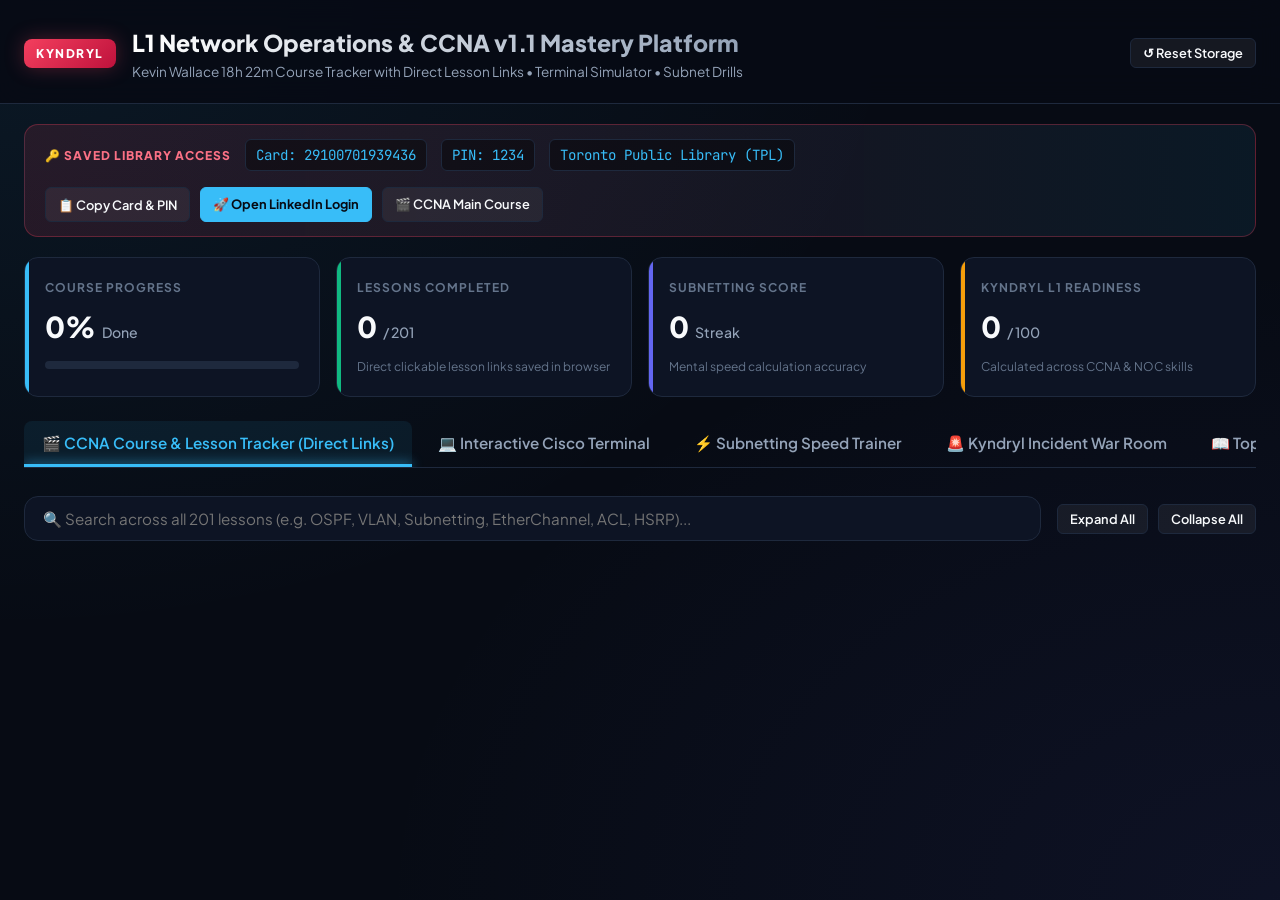
==== index.html @ 837a0805 "Add direct course and lesson links for all 201 CCNA video tutorials" ====
<!DOCTYPE html>
<html lang="en">
<head>
  <meta charset="UTF-8">
  <meta name="viewport" content="width=device-width, initial-scale=1.0">
  <title>Kyndryl L1 Network Operations Center — CCNA v1.1 Mastery Platform</title>
  <link rel="preconnect" href="https://fonts.googleapis.com">
  <link rel="preconnect" href="https://fonts.gstatic.com" crossorigin>
  <link href="https://fonts.googleapis.com/css2?family=Plus+Jakarta+Sans:wght@400;500;600;700;800&family=JetBrains+Mono:wght@400;500;600;700&display=swap" rel="stylesheet">
  <style>
    :root {
      --bg-dark: #070b14;
      --bg-card: #0d1424;
      --bg-card-hover: #141d33;
      --border: #1e293d;
      --border-focus: #38bdf8;
      --text-main: #f8fafc;
      --text-muted: #94a3b8;
      --text-dim: #64748b;
      --cyan: #38bdf8;
      --cyan-glow: rgba(56, 189, 248, 0.25);
      --indigo: #6366f1;
      --emerald: #10b981;
      --emerald-glow: rgba(16, 185, 129, 0.25);
      --amber: #f59e0b;
      --rose: #f43f5e;
      --rose-glow: rgba(244, 63, 94, 0.3);
      --radius-sm: 8px;
      --radius-md: 14px;
      --radius-lg: 20px;
    }

    * { box-sizing: border-box; margin: 0; padding: 0; }

    body {
      font-family: 'Plus Jakarta Sans', sans-serif;
      background-color: var(--bg-dark);
      color: var(--text-main);
      line-height: 1.6;
      padding-bottom: 90px;
      background-image: 
        radial-gradient(at 0% 0%, rgba(56, 189, 248, 0.08) 0px, transparent 50%),
        radial-gradient(at 100% 100%, rgba(99, 102, 241, 0.08) 0px, transparent 50%);
      background-attachment: fixed;
    }

    code, pre, .mono { font-family: 'JetBrains Mono', monospace; }

    .container {
      max-width: 1320px;
      margin: 0 auto;
      padding: 0 24px;
    }

    /* Top Sticky Header */
    header {
      padding: 24px 0 20px;
      border-bottom: 1px solid var(--border);
      position: sticky;
      top: 0;
      background: rgba(7, 11, 20, 0.9);
      backdrop-filter: blur(16px);
      z-index: 100;
    }

    .header-content {
      display: flex;
      justify-content: space-between;
      align-items: center;
      gap: 20px;
      flex-wrap: wrap;
    }

    .brand-group {
      display: flex;
      align-items: center;
      gap: 16px;
    }

    .badge-kyndryl {
      background: linear-gradient(135deg, #f43f5e, #be123c);
      color: white;
      font-weight: 800;
      font-size: 0.75rem;
      letter-spacing: 1.5px;
      padding: 5px 12px;
      border-radius: var(--radius-sm);
      text-transform: uppercase;
      box-shadow: 0 0 20px var(--rose-glow);
    }

    .header-title h1 {
      font-size: 1.45rem;
      font-weight: 800;
      background: linear-gradient(to right, #ffffff, #94a3b8);
      -webkit-background-clip: text;
      -webkit-text-fill-color: transparent;
    }

    .header-title p {
      font-size: 0.85rem;
      color: var(--text-muted);
    }

    /* Saved Credentials Strip */
    .portal-quick-strip {
      background: linear-gradient(90deg, rgba(244, 63, 94, 0.12), rgba(56, 189, 248, 0.08));
      border: 1px solid rgba(244, 63, 94, 0.3);
      border-radius: var(--radius-md);
      padding: 14px 20px;
      margin: 20px 0;
      display: flex;
      justify-content: space-between;
      align-items: center;
      flex-wrap: wrap;
      gap: 16px;
    }

    .portal-info {
      display: flex;
      align-items: center;
      gap: 14px;
      flex-wrap: wrap;
    }

    .portal-tag {
      font-size: 0.75rem;
      font-weight: 800;
      color: #fb7185;
      text-transform: uppercase;
      letter-spacing: 1px;
    }

    .portal-val {
      font-family: 'JetBrains Mono', monospace;
      font-size: 0.88rem;
      background: rgba(0, 0, 0, 0.4);
      padding: 4px 10px;
      border-radius: 6px;
      border: 1px solid var(--border);
      color: var(--cyan);
    }

    .portal-actions {
      display: flex;
      gap: 10px;
    }

    .btn-sm {
      background: rgba(255, 255, 255, 0.06);
      border: 1px solid var(--border);
      color: var(--text-main);
      padding: 6px 12px;
      border-radius: 6px;
      font-size: 0.8rem;
      font-weight: 600;
      cursor: pointer;
      font-family: inherit;
      transition: all 0.2s;
      text-decoration: none;
      display: inline-flex;
      align-items: center;
      gap: 6px;
    }

    .btn-sm:hover {
      background: var(--cyan);
      color: #070b14;
      border-color: var(--cyan);
    }

    .btn-sm.primary {
      background: var(--cyan);
      color: #070b14;
      border-color: var(--cyan);
      font-weight: 700;
    }

    .btn-sm.primary:hover {
      background: #7dd3fc;
    }

    .watch-btn {
      background: rgba(56, 189, 248, 0.12);
      border: 1px solid rgba(56, 189, 248, 0.3);
      color: var(--cyan);
      font-size: 0.75rem;
      padding: 4px 10px;
      border-radius: 6px;
      flex-shrink: 0;
    }

    .watch-btn:hover {
      background: var(--cyan);
      color: #070b14;
    }

    /* KPI Metric Cards */
    .metrics-grid {
      display: grid;
      grid-template-columns: repeat(auto-fit, minmax(230px, 1fr));
      gap: 16px;
      margin-bottom: 24px;
    }

    .metric-card {
      background: var(--bg-card);
      border: 1px solid var(--border);
      padding: 20px;
      border-radius: var(--radius-md);
      position: relative;
      overflow: hidden;
      transition: transform 0.2s, border-color 0.2s;
    }

    .metric-card:hover {
      transform: translateY(-2px);
      border-color: var(--border-focus);
    }

    .metric-card::before {
      content: '';
      position: absolute;
      top: 0;
      left: 0;
      width: 4px;
      height: 100%;
      background: var(--cyan);
    }

    .metric-card.emerald::before { background: var(--emerald); }
    .metric-card.indigo::before { background: var(--indigo); }
    .metric-card.amber::before { background: var(--amber); }

    .metric-label {
      font-size: 0.75rem;
      font-weight: 700;
      text-transform: uppercase;
      letter-spacing: 1px;
      color: var(--text-dim);
      margin-bottom: 6px;
    }

    .metric-val {
      font-size: 1.8rem;
      font-weight: 800;
      color: var(--text-main);
      display: flex;
      align-items: baseline;
      gap: 6px;
    }

    .metric-val span {
      font-size: 0.88rem;
      font-weight: 500;
      color: var(--text-muted);
    }

    .progress-bar-container {
      width: 100%;
      height: 8px;
      background: var(--border);
      border-radius: 99px;
      margin-top: 12px;
      overflow: hidden;
    }

    .progress-bar-fill {
      height: 100%;
      width: 0%;
      background: linear-gradient(90deg, var(--cyan), var(--emerald));
      border-radius: 99px;
      transition: width 0.4s ease;
    }

    /* Nav Tabs */
    .nav-tabs {
      display: flex;
      gap: 8px;
      border-bottom: 1px solid var(--border);
      margin-bottom: 28px;
      overflow-x: auto;
      padding-bottom: 2px;
    }

    .tab-btn {
      background: transparent;
      border: none;
      color: var(--text-muted);
      font-family: inherit;
      font-size: 0.95rem;
      font-weight: 600;
      padding: 12px 18px;
      cursor: pointer;
      border-radius: var(--radius-sm) var(--radius-sm) 0 0;
      position: relative;
      transition: all 0.2s;
      white-space: nowrap;
    }

    .tab-btn:hover {
      color: var(--text-main);
      background: rgba(255, 255, 255, 0.03);
    }

    .tab-btn.active {
      color: var(--cyan);
      background: rgba(56, 189, 248, 0.08);
    }

    .tab-btn.active::after {
      content: '';
      position: absolute;
      bottom: -2px;
      left: 0;
      width: 100%;
      height: 3px;
      background: var(--cyan);
      box-shadow: 0 0 12px var(--cyan);
    }

    .tab-pane {
      display: none;
      animation: fadeIn 0.3s ease;
    }

    .tab-pane.active {
      display: block;
    }

    @keyframes fadeIn {
      from { opacity: 0; transform: translateY(6px); }
      to { opacity: 1; transform: translateY(0); }
    }

    /* COURSE TRACKER ACCORDION & LESSONS */
    .tracker-toolbar {
      display: flex;
      justify-content: space-between;
      align-items: center;
      gap: 16px;
      margin-bottom: 20px;
      flex-wrap: wrap;
    }

    .search-input {
      flex: 1;
      min-width: 280px;
      padding: 12px 18px;
      background: var(--bg-card);
      border: 1px solid var(--border);
      border-radius: var(--radius-md);
      color: white;
      font-family: inherit;
      font-size: 0.95rem;
      outline: none;
    }

    .search-input:focus {
      border-color: var(--cyan);
      box-shadow: 0 0 12px var(--cyan-glow);
    }

    .module-card {
      background: var(--bg-card);
      border: 1px solid var(--border);
      border-radius: var(--radius-lg);
      margin-bottom: 20px;
      overflow: hidden;
      transition: border-color 0.2s;
    }

    .module-card:hover {
      border-color: rgba(56, 189, 248, 0.3);
    }

    .module-header {
      padding: 18px 24px;
      background: rgba(255, 255, 255, 0.02);
      border-bottom: 1px solid var(--border);
      display: flex;
      justify-content: space-between;
      align-items: center;
      cursor: pointer;
      user-select: none;
      flex-wrap: wrap;
      gap: 12px;
    }

    .module-title-wrap {
      display: flex;
      align-items: center;
      gap: 12px;
    }

    .module-badge {
      font-size: 0.78rem;
      font-weight: 800;
      padding: 4px 10px;
      border-radius: var(--radius-sm);
      background: rgba(56, 189, 248, 0.12);
      color: var(--cyan);
      border: 1px solid rgba(56, 189, 248, 0.3);
      white-space: nowrap;
    }

    .module-title {
      font-size: 1.05rem;
      font-weight: 700;
      color: var(--text-main);
    }

    .module-stats {
      display: flex;
      align-items: center;
      gap: 12px;
    }

    .module-counter {
      font-size: 0.8rem;
      font-weight: 600;
      padding: 3px 10px;
      border-radius: 99px;
      background: rgba(255, 255, 255, 0.05);
      color: var(--text-muted);
    }

    .module-arrow {
      font-size: 0.85rem;
      color: var(--cyan);
      transition: transform 0.2s;
    }

    .lessons-container {
      padding: 14px 20px;
      display: flex;
      flex-direction: column;
      gap: 10px;
    }

    .lesson-row {
      display: flex;
      align-items: center;
      justify-content: space-between;
      gap: 14px;
      padding: 12px 16px;
      background: rgba(255, 255, 255, 0.02);
      border: 1px solid rgba(255, 255, 255, 0.04);
      border-radius: var(--radius-md);
      transition: all 0.2s;
    }

    .lesson-row:hover {
      background: rgba(255, 255, 255, 0.04);
      border-color: rgba(56, 189, 248, 0.2);
    }

    .lesson-row.completed {
      background: rgba(16, 185, 129, 0.04);
      border-color: rgba(16, 185, 129, 0.2);
    }

    .lesson-left {
      display: flex;
      align-items: center;
      gap: 14px;
      flex: 1;
      min-width: 0;
    }

    .lesson-checkbox {
      appearance: none;
      -webkit-appearance: none;
      width: 20px;
      height: 20px;
      border: 2px solid var(--text-dim);
      border-radius: 6px;
      background: transparent;
      cursor: pointer;
      display: grid;
      place-content: center;
      flex-shrink: 0;
      transition: all 0.2s;
    }

    .lesson-checkbox:checked {
      background: var(--emerald);
      border-color: var(--emerald);
      box-shadow: 0 0 10px var(--emerald-glow);
    }

    .lesson-checkbox:checked::before {
      content: '✔';
      font-size: 12px;
      color: white;
      font-weight: 800;
    }

    .lesson-link {
      font-size: 0.94rem;
      font-weight: 600;
      color: var(--text-main);
      text-decoration: none;
      transition: color 0.2s;
      white-space: nowrap;
      overflow: hidden;
      text-overflow: ellipsis;
    }

    .lesson-link:hover {
      color: var(--cyan);
      text-decoration: underline;
    }

    .lesson-row.completed .lesson-link {
      color: var(--text-muted);
      text-decoration: line-through;
    }

    .lesson-right {
      display: flex;
      align-items: center;
      gap: 10px;
      flex-shrink: 0;
    }

    .lesson-duration {
      font-size: 0.78rem;
      font-weight: 600;
      color: var(--cyan);
      background: rgba(56, 189, 248, 0.08);
      padding: 3px 8px;
      border-radius: 4px;
      white-space: nowrap;
    }

    /* CLI SIMULATOR */
    .terminal-window {
      background: #040711;
      border: 1px solid #1e293d;
      border-radius: var(--radius-lg);
      overflow: hidden;
      box-shadow: 0 20px 40px rgba(0, 0, 0, 0.6);
      margin-bottom: 30px;
    }

    .terminal-bar {
      background: #0b1120;
      padding: 12px 20px;
      display: flex;
      justify-content: space-between;
      align-items: center;
      border-bottom: 1px solid #1e293d;
      flex-wrap: wrap;
      gap: 12px;
    }

    .terminal-dots { display: flex; gap: 8px; }
    .dot { width: 12px; height: 12px; border-radius: 50%; }
    .dot.red { background: #ef4444; }
    .dot.yellow { background: #f59e0b; }
    .dot.green { background: #10b981; }

    .terminal-title {
      font-size: 0.85rem;
      font-weight: 700;
      color: var(--text-muted);
      font-family: 'JetBrains Mono', monospace;
    }

    .terminal-presets { display: flex; gap: 8px; flex-wrap: wrap; }

    .terminal-body {
      padding: 20px;
      min-height: 380px;
      max-height: 520px;
      overflow-y: auto;
      font-family: 'JetBrains Mono', monospace;
      font-size: 0.9rem;
      color: #38bdf8;
      line-height: 1.5;
    }

    .terminal-output {
      color: #94a3b8;
      white-space: pre-wrap;
      margin-bottom: 12px;
    }

    .terminal-input-row {
      display: flex;
      align-items: center;
      gap: 8px;
      background: rgba(255, 255, 255, 0.02);
      padding: 12px 20px;
      border-top: 1px solid #1e293d;
    }

    .terminal-prompt {
      color: #10b981;
      font-weight: 700;
      font-family: 'JetBrains Mono', monospace;
      white-space: nowrap;
    }

    .terminal-input {
      flex: 1;
      background: transparent;
      border: none;
      outline: none;
      color: #ffffff;
      font-family: 'JetBrains Mono', monospace;
      font-size: 0.95rem;
    }

    /* SUBNET DRILL */
    .subnet-card {
      background: var(--bg-card);
      border: 1px solid var(--border);
      border-radius: var(--radius-lg);
      padding: 28px;
      margin-bottom: 24px;
    }

    .subnet-header {
      display: flex;
      justify-content: space-between;
      align-items: center;
      margin-bottom: 24px;
      flex-wrap: wrap;
      gap: 16px;
    }

    .target-ip-display {
      font-family: 'JetBrains Mono', monospace;
      font-size: 2rem;
      font-weight: 800;
      color: var(--cyan);
      background: rgba(0, 0, 0, 0.4);
      padding: 8px 20px;
      border-radius: var(--radius-sm);
      border: 1px solid var(--border);
      display: inline-block;
    }

    .subnet-form-grid {
      display: grid;
      grid-template-columns: repeat(auto-fit, minmax(240px, 1fr));
      gap: 16px;
      margin-bottom: 20px;
    }

    .subnet-field { display: flex; flex-direction: column; gap: 6px; }
    .subnet-field label { font-size: 0.8rem; font-weight: 700; text-transform: uppercase; color: var(--text-muted); }
    .subnet-field input {
      padding: 12px 16px;
      background: rgba(0, 0, 0, 0.3);
      border: 1px solid var(--border);
      border-radius: var(--radius-sm);
      color: white;
      font-family: 'JetBrains Mono', monospace;
      font-size: 0.95rem;
      outline: none;
    }
    .subnet-field input:focus { border-color: var(--cyan); }

    .result-banner {
      margin-top: 20px;
      padding: 14px 18px;
      border-radius: var(--radius-sm);
      display: none;
      font-family: 'JetBrains Mono', monospace;
      font-size: 0.9rem;
    }
    .result-banner.correct { background: rgba(16, 185, 129, 0.15); border: 1px solid var(--emerald); color: #34d399; display: block; }
    .result-banner.wrong { background: rgba(244, 63, 94, 0.15); border: 1px solid var(--rose); color: #fb7185; display: block; }

    /* INCIDENT WAR ROOM */
    .incident-ticket {
      background: var(--bg-card);
      border: 1px solid var(--border);
      border-radius: var(--radius-lg);
      padding: 24px;
      margin-bottom: 20px;
    }

    .incident-header {
      display: flex;
      justify-content: space-between;
      align-items: center;
      margin-bottom: 12px;
      flex-wrap: wrap;
      gap: 10px;
    }

    .badge-sev1 { background: rgba(239, 68, 68, 0.15); color: #f87171; border: 1px solid #ef4444; padding: 4px 10px; border-radius: 6px; font-weight: 800; font-size: 0.75rem; }
    .badge-sev2 { background: rgba(245, 158, 11, 0.15); color: #fbbf24; border: 1px solid #f59e0b; padding: 4px 10px; border-radius: 6px; font-weight: 800; font-size: 0.75rem; }
    .badge-sev3 { background: rgba(56, 189, 248, 0.15); color: #38bdf8; border: 1px solid #38bdf8; padding: 4px 10px; border-radius: 6px; font-weight: 800; font-size: 0.75rem; }

    .ticket-log-template {
      background: rgba(0, 0, 0, 0.4);
      border: 1px solid rgba(255, 255, 255, 0.08);
      border-radius: var(--radius-sm);
      padding: 14px;
      font-family: 'JetBrains Mono', monospace;
      font-size: 0.82rem;
      color: #cbd5e1;
      margin-top: 14px;
      white-space: pre-wrap;
    }

    /* CLI GRID */
    .cmd-grid {
      display: grid;
      grid-template-columns: repeat(auto-fill, minmax(360px, 1fr));
      gap: 16px;
    }

    .cmd-card {
      background: var(--bg-card);
      border: 1px solid var(--border);
      border-radius: var(--radius-md);
      padding: 16px 20px;
      display: flex;
      flex-direction: column;
      justify-content: space-between;
      transition: all 0.2s;
    }

    .cmd-card:hover { border-color: var(--indigo); transform: translateY(-2px); }

    .cmd-syntax {
      font-size: 0.88rem;
      background: rgba(0, 0, 0, 0.4);
      padding: 8px 12px;
      border-radius: 6px;
      color: #38bdf8;
      margin: 8px 0;
      border: 1px solid rgba(255, 255, 255, 0.05);
    }

    /* Q&A FLASHCARDS */
    .qa-card {
      background: var(--bg-card);
      border: 1px solid var(--border);
      border-radius: var(--radius-md);
      margin-bottom: 16px;
      overflow: hidden;
    }

    .qa-question {
      padding: 18px 24px;
      font-size: 1rem;
      font-weight: 700;
      cursor: pointer;
      display: flex;
      justify-content: space-between;
      align-items: center;
      background: rgba(255, 255, 255, 0.02);
    }

    .qa-answer {
      display: none;
      padding: 20px 24px;
      background: rgba(0, 0, 0, 0.3);
      border-top: 1px solid var(--border);
      font-size: 0.9rem;
      color: #cbd5e1;
      line-height: 1.6;
    }

    .qa-answer.open { display: block; }
  </style>
</head>
<body>

  <!-- Sticky Top Header -->
  <header>
    <div class="container header-content">
      <div class="brand-group">
        <span class="badge-kyndryl">Kyndryl</span>
        <div class="header-title">
          <h1>L1 Network Operations & CCNA v1.1 Mastery Platform</h1>
          <p>Kevin Wallace 18h 22m Course Tracker with Direct Lesson Links • Terminal Simulator • Subnet Drills</p>
        </div>
      </div>
      <div>
        <button class="btn-sm" onclick="resetAllProgress()">↺ Reset Storage</button>
      </div>
    </div>
  </header>

  <main class="container">

    <!-- Stored Credentials & Portal Quick Launch Bar -->
    <section class="portal-quick-strip">
      <div class="portal-info">
        <span class="portal-tag">🔑 Saved Library Access</span>
        <span class="portal-val">Card: 29100701939436</span>
        <span class="portal-val">PIN: 1234</span>
        <span class="portal-val">Toronto Public Library (TPL)</span>
      </div>
      <div class="portal-actions">
        <button class="btn-sm" onclick="copyCardAndPin()">📋 Copy Card & PIN</button>
        <a class="btn-sm primary" href="https://www.linkedin.com/checkpoint/enterprise/login/76281980?pathWildcard=76281980&application=learning" target="_blank">🚀 Open LinkedIn Login</a>
        <a class="btn-sm" href="https://www.linkedin.com/learning/cisco-certified-network-associate-ccna-v1-1-200-301-cert-prep/diving-into-the-course?u=76281980" target="_blank">🎬 CCNA Main Course</a>
      </div>
    </section>

    <!-- KPI Metric Strip -->
    <section class="metrics-grid">
      <div class="metric-card">
        <div class="metric-label">Course Progress</div>
        <div class="metric-val" id="progressPercentage">0% <span>Done</span></div>
        <div class="progress-bar-container">
          <div class="progress-bar-fill" id="progressBar"></div>
        </div>
      </div>
      <div class="metric-card emerald">
        <div class="metric-label">Lessons Completed</div>
        <div class="metric-val" id="lessonsCounter">0 <span>/ 201</span></div>
        <p style="font-size: 0.75rem; color: var(--text-dim); margin-top: 8px;">Direct clickable lesson links saved in browser</p>
      </div>
      <div class="metric-card indigo">
        <div class="metric-label">Subnetting Score</div>
        <div class="metric-val" id="subnetStreak">0 <span>Streak</span></div>
        <p style="font-size: 0.75rem; color: var(--text-dim); margin-top: 8px;">Mental speed calculation accuracy</p>
      </div>
      <div class="metric-card amber">
        <div class="metric-label">Kyndryl L1 Readiness</div>
        <div class="metric-val" id="readinessScore">0 <span>/ 100</span></div>
        <p style="font-size: 0.75rem; color: var(--text-dim); margin-top: 8px;">Calculated across CCNA & NOC skills</p>
      </div>
    </section>

    <!-- Navigation Tabs -->
    <nav class="nav-tabs">
      <button class="tab-btn active" onclick="switchTab('trackerTab')">🎬 CCNA Course & Lesson Tracker (Direct Links)</button>
      <button class="tab-btn" onclick="switchTab('terminalTab')">💻 Interactive Cisco Terminal</button>
      <button class="tab-btn" onclick="switchTab('subnetTab')">⚡ Subnetting Speed Trainer</button>
      <button class="tab-btn" onclick="switchTab('warRoomTab')">🚨 Kyndryl Incident War Room</button>
      <button class="tab-btn" onclick="switchTab('cliTab')">📖 Top 25 Cisco CLI Reference</button>
      <button class="tab-btn" onclick="switchTab('interviewTab')">🎯 Interview & Technical Q&A</button>
    </nav>

    <!-- TAB 1: CCNA COURSE & LESSON TRACKER WITH DIRECT LINKS -->
    <div id="trackerTab" class="tab-pane active">
      <div class="tracker-toolbar">
        <input type="text" id="lessonSearchInput" class="search-input" placeholder="🔍 Search across all 201 lessons (e.g. OSPF, VLAN, Subnetting, EtherChannel, ACL, HSRP)..." oninput="filterLessons()">
        <div style="display:flex; gap:10px;">
          <button class="btn-sm" onclick="expandAllModules()">Expand All</button>
          <button class="btn-sm" onclick="collapseAllModules()">Collapse All</button>
        </div>
      </div>

      <div id="modulesContainer">
        <!-- Rendered dynamically by JavaScript with all 201 lesson links -->
      </div>
    </div>

    <!-- TAB 2: INTERACTIVE CISCO CLI TERMINAL SIMULATOR -->
    <div id="terminalTab" class="tab-pane">
      <div class="terminal-window">
        <div class="terminal-bar">
          <div class="terminal-dots">
            <span class="dot red"></span>
            <span class="dot yellow"></span>
            <span class="dot green"></span>
          </div>
          <div class="terminal-title">KYNDRYL-CORE-SW01# (Cisco Catalyst 9300 IOS-XE 17.9)</div>
          <div class="terminal-presets">
            <button class="btn-sm" onclick="runPreset('show ip interface brief')">show ip int br</button>
            <button class="btn-sm" onclick="runPreset('show vlan brief')">show vlan br</button>
            <button class="btn-sm" onclick="runPreset('show interfaces trunk')">show int trunk</button>
            <button class="btn-sm" onclick="runPreset('show ip ospf neighbor')">show ip ospf neigh</button>
            <button class="btn-sm" onclick="runPreset('show interface status err-disabled')">show errdisabled</button>
            <button class="btn-sm" onclick="runPreset('clear')">Clear</button>
          </div>
        </div>
        <div class="terminal-body" id="termBody">
          <div class="terminal-output">Kyndryl Global Managed Network Infrastructure - Node: KYNDRYL-CORE-SW01
Cisco IOS XE Software, Version 17.09.04a [Amsterdam]
Type 'help' to see available commands or click the quick presets above.
================================================================================
</div>
        </div>
        <div class="terminal-input-row">
          <span class="terminal-prompt">KYNDRYL-CORE-SW01#</span>
          <input type="text" id="termInput" class="terminal-input" placeholder="Type a Cisco command (e.g. show ip int br, show ip route, show standby brief)..." onkeydown="handleTerminalKey(event)">
          <button class="btn-sm primary" onclick="executeCurrentInput()">Run</button>
        </div>
      </div>
    </div>

    <!-- TAB 3: SUBNETTING SPEED TRAINER -->
    <div id="subnetTab" class="tab-pane">
      <div class="subnet-card">
        <div class="subnet-header">
          <div>
            <h3>Mental Subnetting Speed Drill</h3>
            <p style="color: var(--text-muted); font-size: 0.88rem;">An L1 engineer at Kyndryl must verify client subnets and gateways within 10 seconds.</p>
          </div>
          <div class="target-ip-display" id="drillTarget">192.168.10.74 /27</div>
        </div>

        <div class="subnet-form-grid">
          <div class="subnet-field">
            <label>Subnet Network ID</label>
            <input type="text" id="ansNetId" placeholder="e.g. 192.168.10.64">
          </div>
          <div class="subnet-field">
            <label>First Usable Host IP</label>
            <input type="text" id="ansFirstHost" placeholder="e.g. 192.168.10.65">
          </div>
          <div class="subnet-field">
            <label>Last Usable Host IP</label>
            <input type="text" id="ansLastHost" placeholder="e.g. 192.168.10.94">
          </div>
          <div class="subnet-field">
            <label>Broadcast Address</label>
            <input type="text" id="ansBcast" placeholder="e.g. 192.168.10.95">
          </div>
          <div class="subnet-field">
            <label>Total Usable Hosts</label>
            <input type="text" id="ansHosts" placeholder="e.g. 30">
          </div>
        </div>

        <div style="display:flex; gap:12px; align-items:center;">
          <button class="btn-sm primary" onclick="checkSubnetAnswer()">Verify Answer</button>
          <button class="btn-sm" onclick="generateNewSubnetQuestion()">Next Random IP</button>
        </div>

        <div id="subnetResultBanner" class="result-banner"></div>
      </div>
    </div>

    <!-- TAB 4: KYNDRYL INCIDENT WAR ROOM -->
    <div id="warRoomTab" class="tab-pane">

      <div class="incident-ticket">
        <div class="incident-header">
          <div>
            <span class="badge-sev1">INC098231 • P1 CRITICAL</span>
            <strong style="margin-left: 10px; font-size: 1.05rem;">Branch Office Core Switch Flapping & High CPU Loop</strong>
          </div>
          <span style="font-size: 0.8rem; color: var(--text-muted);">SLA: 15-min War Room Update</span>
        </div>
        <p style="font-size: 0.88rem; color: var(--text-muted); margin-bottom: 10px;"><strong>Client Symptom:</strong> Entire Dallas branch cannot access cloud apps. Pings have 80% loss. Core switch console reporting spanning-tree topology change storm.</p>
        <div style="font-size: 0.85rem; color: #cbd5e1; margin-bottom: 10px;">
          <strong>L1 Triage Steps:</strong>
          <ol style="margin-left: 20px; margin-top: 4px;">
            <li>Run <code>show spanning-tree detail | include is the root|from</code> to find which port is receiving frequent TCNs (Topology Change Notifications).</li>
            <li>Run <code>show mac address-table count</code> to see if MAC table is thrashing/flapping between ports.</li>
            <li>Identify the rogue switch or unmanaged hub on that port and execute <code>shutdown</code> on the offending access port.</li>
          </ol>
        </div>
        <div class="ticket-log-template">
[KYNDRYL L1 SERVICENOW WORKLOG TEMPLATE]
Incident: INC098231 (P1 Spanning Tree Broadcast Storm)
Root Cause: Unmanaged switch connected to Gi1/0/22 caused switching loop without BPDU Guard.
Action Taken: Shut down interface Gi1/0/22. Spanning-tree stabilized on CORE-SW01. CPU returned to 4%.
Status: Service restored. Recommended site technician inspect floor drop before port re-enablement.
        </div>
      </div>

      <div class="incident-ticket">
        <div class="incident-header">
          <div>
            <span class="badge-sev2">INC098402 • P2 HIGH</span>
            <strong style="margin-left: 10px; font-size: 1.05rem;">Finance VLAN 30 Workstations Assigning 169.254.x.x APIPA Addresses</strong>
          </div>
          <span style="font-size: 0.8rem; color: var(--text-muted);">SLA: 1-hour resolution</span>
        </div>
        <p style="font-size: 0.88rem; color: var(--text-muted); margin-bottom: 10px;"><strong>Client Symptom:</strong> 25 users in Finance department reporting yellow warning icon on Windows network status with zero LAN connectivity.</p>
        <div style="font-size: 0.85rem; color: #cbd5e1; margin-bottom: 10px;">
          <strong>L1 Triage Steps:</strong>
          <ol style="margin-left: 20px; margin-top: 4px;">
            <li>Run <code>show ip interface vlan 30</code> on the Layer 3 core switch to verify SVI is Up/Up.</li>
            <li>Check if <code>ip helper-address 10.100.1.50</code> is configured under <code>interface Vlan30</code>.</li>
            <li>Ping DHCP server IP from core switch. If reachable, check DHCP scope pool exhaustion on Windows/Infoblox server.</li>
          </ol>
        </div>
        <div class="ticket-log-template">
[KYNDRYL L1 SERVICENOW WORKLOG TEMPLATE]
Incident: INC098402 (P2 DHCP Lease Failure)
Root Cause: DHCP Helper address missing on newly provisioned VLAN 30 SVI following overnight maintenance.
Action Taken: Configured 'ip helper-address 10.100.1.50' under SVI Vlan30. Tested client IP renewal (10.30.0.102/24 received).
Status: Resolved. All 25 clients confirmed online.
        </div>
      </div>

      <div class="incident-ticket">
        <div class="incident-header">
          <div>
            <span class="badge-sev3">INC098555 • P3 MEDIUM</span>
            <strong style="margin-left: 10px; font-size: 1.05rem;">Executive Conference Room Port In Err-Disabled State</strong>
          </div>
          <span style="font-size: 0.8rem; color: var(--text-muted);">SLA: 4-hour resolution</span>
        </div>
        <p style="font-size: 0.88rem; color: var(--text-muted); margin-bottom: 10px;"><strong>Client Symptom:</strong> Wall jack Gi1/0/14 has no link light after conference video endpoint was moved.</p>
        <div style="font-size: 0.85rem; color: #cbd5e1; margin-bottom: 10px;">
          <strong>L1 Triage Steps:</strong>
          <ol style="margin-left: 20px; margin-top: 4px;">
            <li>Run <code>show interface status err-disabled</code>. Found reason: <code>psecure-violation</code> (Port Security).</li>
            <li>Run <code>show port-security interface Gi1/0/14</code>. Max allowed MACs: 1. Last violating MAC logged.</li>
            <li>Clear old MAC address: <code>clear port-security dynamic interface Gi1/0/14</code> then bounce interface (<code>shutdown</code> / <code>no shutdown</code>).</li>
          </ol>
        </div>
        <div class="ticket-log-template">
[KYNDRYL L1 SERVICENOW WORKLOG TEMPLATE]
Incident: INC098555 (P3 Port Security Err-Disable)
Root Cause: Port Security violation triggered when new video codec MAC address was plugged into wall jack Gi1/0/14.
Action Taken: Verified authorized hardware with local contact. Cleared sticky MAC table and un-shut interface.
Status: Resolved. Link up at 1000Mbps Full Duplex.
        </div>
      </div>

    </div>

    <!-- TAB 5: TOP 25 CISCO CLI REFERENCE -->
    <div id="cliTab" class="tab-pane">
      <input type="text" id="cliSearch" class="search-input" placeholder="🔍 Search commands by keyword (e.g. trunk, ospf, mac, err-disabled, nat)..." oninput="filterCommands()" style="width:100%; margin-bottom:20px;">
      <div class="cmd-grid" id="cmdGridContainer"></div>
    </div>

    <!-- TAB 6: INTERVIEW Q&A FLASHCARDS -->
    <div id="interviewTab" class="tab-pane">
      <div id="qaContainer"></div>
    </div>

  </main>

  <script>
    // Full 201-Lesson Curriculum Database with Direct Links
    const courseModules = [{"title": "Course Overview & Orientation", "lessons": [{"name": "Diving into the course", "duration": "4m 34s", "slug": "diving-into-the-course", "url": "https://www.linkedin.com/learning/cisco-certified-network-associate-ccna-v1-1-200-301-cert-prep/diving-into-the-course?u=76281980"}, {"name": "Performing lab exercises", "duration": "4m 20s", "slug": "performing-lab-exercises", "url": "https://www.linkedin.com/learning/cisco-certified-network-associate-ccna-v1-1-200-301-cert-prep/performing-lab-exercises?u=76281980"}]}, {"title": "Module 1: Foundational networking technologies", "lessons": [{"name": "Lesson 1: Common network components", "duration": "2m 25s", "slug": "lesson-1-common-network-components", "url": "https://www.linkedin.com/learning/cisco-certified-network-associate-ccna-v1-1-200-301-cert-prep/lesson-1-common-network-components?u=76281980"}, {"name": "Routers", "duration": "2m 54s", "slug": "routers", "url": "https://www.linkedin.com/learning/cisco-certified-network-associate-ccna-v1-1-200-301-cert-prep/routers?u=76281980"}, {"name": "Switches", "duration": "4m 55s", "slug": "switches", "url": "https://www.linkedin.com/learning/cisco-certified-network-associate-ccna-v1-1-200-301-cert-prep/switches?u=76281980"}, {"name": "Security appliances", "duration": "7m 41s", "slug": "security-appliances", "url": "https://www.linkedin.com/learning/cisco-certified-network-associate-ccna-v1-1-200-301-cert-prep/security-appliances?u=76281980"}, {"name": "Wireless access points", "duration": "5m 40s", "slug": "wireless-access-points", "url": "https://www.linkedin.com/learning/cisco-certified-network-associate-ccna-v1-1-200-301-cert-prep/wireless-access-points?u=76281980"}, {"name": "Endpoints and servers", "duration": "2m 40s", "slug": "endpoints-and-servers", "url": "https://www.linkedin.com/learning/cisco-certified-network-associate-ccna-v1-1-200-301-cert-prep/endpoints-and-servers?u=76281980"}, {"name": "Cisco Catalyst Center", "duration": "5m 40s", "slug": "cisco-catalyst-center", "url": "https://www.linkedin.com/learning/cisco-certified-network-associate-ccna-v1-1-200-301-cert-prep/cisco-catalyst-center?u=76281980"}, {"name": "Virtualized devices", "duration": "4m 25s", "slug": "virtualized-devices", "url": "https://www.linkedin.com/learning/cisco-certified-network-associate-ccna-v1-1-200-301-cert-prep/virtualized-devices?u=76281980"}, {"name": "TCP vs. UDP", "duration": "7m 57s", "slug": "tcp-vs-udp", "url": "https://www.linkedin.com/learning/cisco-certified-network-associate-ccna-v1-1-200-301-cert-prep/tcp-vs-udp?u=76281980"}, {"name": "Lesson 2: Common network architectures and designs", "duration": "2m", "slug": "lesson-2-common-network-architectures-and-designs", "url": "https://www.linkedin.com/learning/cisco-certified-network-associate-ccna-v1-1-200-301-cert-prep/lesson-2-common-network-architectures-and-designs?u=76281980"}, {"name": "Three-tier vs. collapsed core architectures", "duration": "5m 1s", "slug": "three-tier-vs-collapsed-core-architectures", "url": "https://www.linkedin.com/learning/cisco-certified-network-associate-ccna-v1-1-200-301-cert-prep/three-tier-vs-collapsed-core-architectures?u=76281980"}, {"name": "Spine-leaf design for data centers", "duration": "3m 22s", "slug": "spine-leaf-design-for-data-centers", "url": "https://www.linkedin.com/learning/cisco-certified-network-associate-ccna-v1-1-200-301-cert-prep/spine-leaf-design-for-data-centers?u=76281980"}, {"name": "Wide area network (WAN) topologies", "duration": "10m 45s", "slug": "wide-area-network-wan-topologies", "url": "https://www.linkedin.com/learning/cisco-certified-network-associate-ccna-v1-1-200-301-cert-prep/wide-area-network-wan-topologies?u=76281980"}, {"name": "Small office and home office (SOHO) architecture", "duration": "2m 18s", "slug": "small-office-home-office-soho-architecture", "url": "https://www.linkedin.com/learning/cisco-certified-network-associate-ccna-v1-1-200-301-cert-prep/small-office-home-office-soho-architecture?u=76281980"}, {"name": "Cloud deployment models", "duration": "4m 21s", "slug": "cloud-deployment-models", "url": "https://www.linkedin.com/learning/cisco-certified-network-associate-ccna-v1-1-200-301-cert-prep/cloud-deployment-models?u=76281980"}, {"name": "Lesson 3: Network cabling", "duration": "2m 29s", "slug": "lesson-3-network-cabling", "url": "https://www.linkedin.com/learning/cisco-certified-network-associate-ccna-v1-1-200-301-cert-prep/lesson-3-network-cabling?u=76281980"}, {"name": "Coax cables and connectors", "duration": "4m 17s", "slug": "coax-cables-and-connectors", "url": "https://www.linkedin.com/learning/cisco-certified-network-associate-ccna-v1-1-200-301-cert-prep/coax-cables-and-connectors?u=76281980"}, {"name": "Twisted pair cables and connectors", "duration": "6m 29s", "slug": "twisted-pair-cables-and-connectors", "url": "https://www.linkedin.com/learning/cisco-certified-network-associate-ccna-v1-1-200-301-cert-prep/twisted-pair-cables-and-connectors?u=76281980"}, {"name": "Ethernet standards for twisted pair cables", "duration": "3m 49s", "slug": "ethernet-standards-for-twisted-pair-cables", "url": "https://www.linkedin.com/learning/cisco-certified-network-associate-ccna-v1-1-200-301-cert-prep/ethernet-standards-for-twisted-pair-cables?u=76281980"}, {"name": "Straight through vs. crossover cables", "duration": "5m 15s", "slug": "straight-through-vs-crossover-cables", "url": "https://www.linkedin.com/learning/cisco-certified-network-associate-ccna-v1-1-200-301-cert-prep/straight-through-vs-crossover-cables?u=76281980"}, {"name": "Fiber optic cables", "duration": "4m 1s", "slug": "fiber-optic-cables", "url": "https://www.linkedin.com/learning/cisco-certified-network-associate-ccna-v1-1-200-301-cert-prep/fiber-optic-cables?u=76281980"}, {"name": "Fiber optic connectors", "duration": "2m 51s", "slug": "fiber-optic-connectors", "url": "https://www.linkedin.com/learning/cisco-certified-network-associate-ccna-v1-1-200-301-cert-prep/fiber-optic-connectors?u=76281980"}, {"name": "Ethernet standards for fiber optic cables", "duration": "4m 4s", "slug": "ethernet-standards-for-fiber-optic-cables", "url": "https://www.linkedin.com/learning/cisco-certified-network-associate-ccna-v1-1-200-301-cert-prep/ethernet-standards-for-fiber-optic-cables?u=76281980"}, {"name": "Power over Ethernet (PoE)", "duration": "5m 35s", "slug": "power-over-ethernet-poe", "url": "https://www.linkedin.com/learning/cisco-certified-network-associate-ccna-v1-1-200-301-cert-prep/power-over-ethernet-poe?u=76281980"}, {"name": "Troubleshooting common cabling issues", "duration": "6m 24s", "slug": "troubleshooting-common-cabling-issues", "url": "https://www.linkedin.com/learning/cisco-certified-network-associate-ccna-v1-1-200-301-cert-prep/troubleshooting-common-cabling-issues?u=76281980"}]}, {"title": "Module 2: IPv4 addressing", "lessons": [{"name": "Lesson 1: Binary numbering", "duration": "55s", "slug": "lesson-1-binary-numbering", "url": "https://www.linkedin.com/learning/cisco-certified-network-associate-ccna-v1-1-200-301-cert-prep/lesson-1-binary-numbering?u=76281980"}, {"name": "Binary numbering", "duration": "6m 4s", "slug": "binary-numbering", "url": "https://www.linkedin.com/learning/cisco-certified-network-associate-ccna-v1-1-200-301-cert-prep/binary-numbering?u=76281980"}, {"name": "Binary practice exercise #1", "duration": "1m 23s", "slug": "binary-practice-exercise-1", "url": "https://www.linkedin.com/learning/cisco-certified-network-associate-ccna-v1-1-200-301-cert-prep/binary-practice-exercise-1?u=76281980"}, {"name": "Binary practice exercise #2", "duration": "2m 37s", "slug": "binary-practice-exercise-2", "url": "https://www.linkedin.com/learning/cisco-certified-network-associate-ccna-v1-1-200-301-cert-prep/binary-practice-exercise-2?u=76281980"}, {"name": "Lesson 2: IPv4 address characteristics", "duration": "2m 48s", "slug": "lesson-2-ipv4-address-characteristics", "url": "https://www.linkedin.com/learning/cisco-certified-network-associate-ccna-v1-1-200-301-cert-prep/lesson-2-ipv4-address-characteristics?u=76281980"}, {"name": "IPv4 address format", "duration": "8m 36s", "slug": "ipv4-address-format", "url": "https://www.linkedin.com/learning/cisco-certified-network-associate-ccna-v1-1-200-301-cert-prep/ipv4-address-format?u=76281980"}, {"name": "Public vs. private IPv4 addresses", "duration": "4m 57s", "slug": "public-vs-private-ipv4-addresses", "url": "https://www.linkedin.com/learning/cisco-certified-network-associate-ccna-v1-1-200-301-cert-prep/public-vs-private-ipv4-addresses?u=76281980"}, {"name": "Network address translation", "duration": "12m 20s", "slug": "network-address-translation", "url": "https://www.linkedin.com/learning/cisco-certified-network-associate-ccna-v1-1-200-301-cert-prep/network-address-translation?u=76281980"}, {"name": "IPv4 traffic flows", "duration": "4m 19s", "slug": "ipv4-traffic-flows", "url": "https://www.linkedin.com/learning/cisco-certified-network-associate-ccna-v1-1-200-301-cert-prep/ipv4-traffic-flows?u=76281980"}, {"name": "Lesson 3: IPv4 address assignment, verification, and name resolution", "duration": "1m 29s", "slug": "lesson-3-ipv4-address-assignment-verification-and-name-resolution", "url": "https://www.linkedin.com/learning/cisco-certified-network-associate-ccna-v1-1-200-301-cert-prep/lesson-3-ipv4-address-assignment-verification-and-name-resolution?u=76281980"}, {"name": "Manual IPv4 address assignment", "duration": "6m 8s", "slug": "manual-ipv4-address-assignment", "url": "https://www.linkedin.com/learning/cisco-certified-network-associate-ccna-v1-1-200-301-cert-prep/manual-ipv4-address-assignment?u=76281980"}, {"name": "Dynamic IPv4 address assignment", "duration": "4m 38s", "slug": "dynamic-ipv4-address-assignment", "url": "https://www.linkedin.com/learning/cisco-certified-network-associate-ccna-v1-1-200-301-cert-prep/dynamic-ipv4-address-assignment?u=76281980"}, {"name": "Domain Name System (DNS)", "duration": "9m 37s", "slug": "domain-name-system-dns", "url": "https://www.linkedin.com/learning/cisco-certified-network-associate-ccna-v1-1-200-301-cert-prep/domain-name-system-dns?u=76281980"}, {"name": "Lesson 4: Subnetting", "duration": "2m 24s", "slug": "lesson-4-subnetting", "url": "https://www.linkedin.com/learning/cisco-certified-network-associate-ccna-v1-1-200-301-cert-prep/lesson-4-subnetting?u=76281980"}, {"name": "The need for subnetting", "duration": "6m 33s", "slug": "the-need-for-subnetting", "url": "https://www.linkedin.com/learning/cisco-certified-network-associate-ccna-v1-1-200-301-cert-prep/the-need-for-subnetting?u=76281980"}, {"name": "Calculating available subnets", "duration": "3m 44s", "slug": "calculating-available-subnets", "url": "https://www.linkedin.com/learning/cisco-certified-network-associate-ccna-v1-1-200-301-cert-prep/calculating-available-subnets?u=76281980"}, {"name": "Calculating available hosts", "duration": "3m 56s", "slug": "calculating-available-hosts", "url": "https://www.linkedin.com/learning/cisco-certified-network-associate-ccna-v1-1-200-301-cert-prep/calculating-available-hosts?u=76281980"}, {"name": "Subnetting practice exercise #1", "duration": "4m 8s", "slug": "subnetting-practice-exercise-1", "url": "https://www.linkedin.com/learning/cisco-certified-network-associate-ccna-v1-1-200-301-cert-prep/subnetting-practice-exercise-1?u=76281980"}, {"name": "Subnetting practice exercise #2", "duration": "3m 31s", "slug": "subnetting-practice-exercise-2", "url": "https://www.linkedin.com/learning/cisco-certified-network-associate-ccna-v1-1-200-301-cert-prep/subnetting-practice-exercise-2?u=76281980"}, {"name": "Calculating usable ranges of IPv4 addresses", "duration": "5m 52s", "slug": "calculating-usable-ranges-of-ipv4-addresses", "url": "https://www.linkedin.com/learning/cisco-certified-network-associate-ccna-v1-1-200-301-cert-prep/calculating-usable-ranges-of-ipv4-addresses?u=76281980"}, {"name": "Subnetting practice exercise #3", "duration": "4m 12s", "slug": "subnetting-practice-exercise-3", "url": "https://www.linkedin.com/learning/cisco-certified-network-associate-ccna-v1-1-200-301-cert-prep/subnetting-practice-exercise-3?u=76281980"}]}, {"title": "Module 3: IPv6 addressing", "lessons": [{"name": "Lesson 1: IPv6 address format and communication", "duration": "2m 16s", "slug": "lesson-1-ipv6-address-format-and-communication", "url": "https://www.linkedin.com/learning/cisco-certified-network-associate-ccna-v1-1-200-301-cert-prep/lesson-1-ipv6-address-format-and-communication?u=76281980"}, {"name": "Hexadecimal numbering", "duration": "7m 31s", "slug": "hexadecimal-numbering", "url": "https://www.linkedin.com/learning/cisco-certified-network-associate-ccna-v1-1-200-301-cert-prep/hexadecimal-numbering?u=76281980"}, {"name": "IPv6 address format", "duration": "3m 57s", "slug": "ipv6-address-format", "url": "https://www.linkedin.com/learning/cisco-certified-network-associate-ccna-v1-1-200-301-cert-prep/ipv6-address-format?u=76281980"}, {"name": "Shortening an IPv6 address", "duration": "3m 6s", "slug": "shortening-an-ipv6-address", "url": "https://www.linkedin.com/learning/cisco-certified-network-associate-ccna-v1-1-200-301-cert-prep/shortening-an-ipv6-address?u=76281980"}, {"name": "IPv6 address shortening exercise", "duration": "2m", "slug": "ipv6-address-shortening-exercise", "url": "https://www.linkedin.com/learning/cisco-certified-network-associate-ccna-v1-1-200-301-cert-prep/ipv6-address-shortening-exercise?u=76281980"}, {"name": "IPv6 traffic flows", "duration": "2m 39s", "slug": "ipv6-traffic-flows", "url": "https://www.linkedin.com/learning/cisco-certified-network-associate-ccna-v1-1-200-301-cert-prep/ipv6-traffic-flows?u=76281980"}, {"name": "Lesson 2: IPv6 address types", "duration": "2m 47s", "slug": "lesson-2-ipv6-address-types", "url": "https://www.linkedin.com/learning/cisco-certified-network-associate-ccna-v1-1-200-301-cert-prep/lesson-2-ipv6-address-types?u=76281980"}, {"name": "IPv6 global unicast", "duration": "2m 51s", "slug": "ipv6-global-unicast", "url": "https://www.linkedin.com/learning/cisco-certified-network-associate-ccna-v1-1-200-301-cert-prep/ipv6-global-unicast?u=76281980"}, {"name": "IPv6 multicast", "duration": "4m", "slug": "ipv6-multicast", "url": "https://www.linkedin.com/learning/cisco-certified-network-associate-ccna-v1-1-200-301-cert-prep/ipv6-multicast?u=76281980"}, {"name": "IPv6 link-local", "duration": "2m 54s", "slug": "ipv6-link-local", "url": "https://www.linkedin.com/learning/cisco-certified-network-associate-ccna-v1-1-200-301-cert-prep/ipv6-link-local?u=76281980"}, {"name": "IPv6 unique local", "duration": "2m 10s", "slug": "ipv6-unique-local", "url": "https://www.linkedin.com/learning/cisco-certified-network-associate-ccna-v1-1-200-301-cert-prep/ipv6-unique-local?u=76281980"}, {"name": "IPv6 loopback", "duration": "1m 33s", "slug": "ipv6-loopback", "url": "https://www.linkedin.com/learning/cisco-certified-network-associate-ccna-v1-1-200-301-cert-prep/ipv6-loopback?u=76281980"}, {"name": "IPv6 unspecified", "duration": "2m 40s", "slug": "ipv6-unspecified", "url": "https://www.linkedin.com/learning/cisco-certified-network-associate-ccna-v1-1-200-301-cert-prep/ipv6-unspecified?u=76281980"}, {"name": "IPv6 solicited-node multicast", "duration": "3m 34s", "slug": "ipv6-solicited-node-multicast", "url": "https://www.linkedin.com/learning/cisco-certified-network-associate-ccna-v1-1-200-301-cert-prep/ipv6-solicited-node-multicast?u=76281980"}, {"name": "Manual IPv6 address assignment", "duration": "6m 42s", "slug": "manual-ipv6-address-assignment", "url": "https://www.linkedin.com/learning/cisco-certified-network-associate-ccna-v1-1-200-301-cert-prep/manual-ipv6-address-assignment?u=76281980"}, {"name": "EUI-64", "duration": "2m 56s", "slug": "eui-64", "url": "https://www.linkedin.com/learning/cisco-certified-network-associate-ccna-v1-1-200-301-cert-prep/eui-64?u=76281980"}, {"name": "Dynamic IPv6 address assignment", "duration": "10m 55s", "slug": "dynamic-ipv6-address-assignment", "url": "https://www.linkedin.com/learning/cisco-certified-network-associate-ccna-v1-1-200-301-cert-prep/dynamic-ipv6-address-assignment?u=76281980"}]}, {"title": "Module 4: Ethernet switching", "lessons": [{"name": "Lesson 1: Ethernet switch fundamentals", "duration": "44s", "slug": "lesson-1-ethernet-switch-fundamentals", "url": "https://www.linkedin.com/learning/cisco-certified-network-associate-ccna-v1-1-200-301-cert-prep/lesson-1-ethernet-switch-fundamentals?u=76281980"}, {"name": "Layer 2 vs. multilayer switches", "duration": "12m 25s", "slug": "layer-2-vs-multilayer-switches", "url": "https://www.linkedin.com/learning/cisco-certified-network-associate-ccna-v1-1-200-301-cert-prep/layer-2-vs-multilayer-switches?u=76281980"}, {"name": "Examining the MAC address table", "duration": "5m 29s", "slug": "examining-the-mac-address-table", "url": "https://www.linkedin.com/learning/cisco-certified-network-associate-ccna-v1-1-200-301-cert-prep/examining-the-mac-address-table?u=76281980"}, {"name": "Lesson 2: Neighbor discovery", "duration": "1m 49s", "slug": "lesson-2-neighbor-discovery", "url": "https://www.linkedin.com/learning/cisco-certified-network-associate-ccna-v1-1-200-301-cert-prep/lesson-2-neighbor-discovery?u=76281980"}, {"name": "Cisco Discovery Protocol (CDP)", "duration": "5m 32s", "slug": "cisco-discovery-protocol-cdp", "url": "https://www.linkedin.com/learning/cisco-certified-network-associate-ccna-v1-1-200-301-cert-prep/cisco-discovery-protocol-cdp?u=76281980"}, {"name": "CDP configuration", "duration": "4m 3s", "slug": "cdp-configuration", "url": "https://www.linkedin.com/learning/cisco-certified-network-associate-ccna-v1-1-200-301-cert-prep/cdp-configuration?u=76281980"}, {"name": "Link Layer Discovery Protocol (LLDP)", "duration": "1m 31s", "slug": "link-layer-discovery-protocol-lldp", "url": "https://www.linkedin.com/learning/cisco-certified-network-associate-ccna-v1-1-200-301-cert-prep/link-layer-discovery-protocol-lldp?u=76281980"}, {"name": "LLDP configuration", "duration": "5m 44s", "slug": "lldp-configuration", "url": "https://www.linkedin.com/learning/cisco-certified-network-associate-ccna-v1-1-200-301-cert-prep/lldp-configuration?u=76281980"}, {"name": "Lesson 3: Virtual LANs (VLANs)", "duration": "2m 7s", "slug": "lesson-3-virtual-lans-vlans", "url": "https://www.linkedin.com/learning/cisco-certified-network-associate-ccna-v1-1-200-301-cert-prep/lesson-3-virtual-lans-vlans?u=76281980"}, {"name": "VLAN theory", "duration": "3m 31s", "slug": "vlan-theory", "url": "https://www.linkedin.com/learning/cisco-certified-network-associate-ccna-v1-1-200-301-cert-prep/vlan-theory?u=76281980"}, {"name": "VLAN configuration", "duration": "7m 59s", "slug": "vlan-configuration", "url": "https://www.linkedin.com/learning/cisco-certified-network-associate-ccna-v1-1-200-301-cert-prep/vlan-configuration?u=76281980"}, {"name": "Router-on-a-stick", "duration": "10m 29s", "slug": "router-on-a-stick", "url": "https://www.linkedin.com/learning/cisco-certified-network-associate-ccna-v1-1-200-301-cert-prep/router-on-a-stick?u=76281980"}, {"name": "Switch virtual interface (SVI)", "duration": "6m 17s", "slug": "switch-virtual-interface-svi", "url": "https://www.linkedin.com/learning/cisco-certified-network-associate-ccna-v1-1-200-301-cert-prep/switch-virtual-interface-svi?u=76281980"}, {"name": "Routed switch port", "duration": "3m 47s", "slug": "routed-switch-port", "url": "https://www.linkedin.com/learning/cisco-certified-network-associate-ccna-v1-1-200-301-cert-prep/routed-switch-port?u=76281980"}, {"name": "Lesson 4: Trunking", "duration": "1m 58s", "slug": "lesson-4-trunking", "url": "https://www.linkedin.com/learning/cisco-certified-network-associate-ccna-v1-1-200-301-cert-prep/lesson-4-trunking?u=76281980"}, {"name": "Trunking theory", "duration": "4m 28s", "slug": "trunking-theory", "url": "https://www.linkedin.com/learning/cisco-certified-network-associate-ccna-v1-1-200-301-cert-prep/trunking-theory?u=76281980"}, {"name": "Trunking modes", "duration": "4m 39s", "slug": "trunking-modes", "url": "https://www.linkedin.com/learning/cisco-certified-network-associate-ccna-v1-1-200-301-cert-prep/trunking-modes?u=76281980"}, {"name": "Trunking configuration", "duration": "13m 33s", "slug": "trunking-configuration", "url": "https://www.linkedin.com/learning/cisco-certified-network-associate-ccna-v1-1-200-301-cert-prep/trunking-configuration?u=76281980"}, {"name": "Voice VLAN theory", "duration": "6m 3s", "slug": "voice-vlan-theory", "url": "https://www.linkedin.com/learning/cisco-certified-network-associate-ccna-v1-1-200-301-cert-prep/voice-vlan-theory?u=76281980"}, {"name": "Voice VLAN configuration", "duration": "4m 48s", "slug": "voice-vlan-configuration", "url": "https://www.linkedin.com/learning/cisco-certified-network-associate-ccna-v1-1-200-301-cert-prep/voice-vlan-configuration?u=76281980"}, {"name": "Lesson 5: Spanning Tree Protocol (STP)", "duration": "3m 30s", "slug": "lesson-5-spanning-tree-protocol-stp", "url": "https://www.linkedin.com/learning/cisco-certified-network-associate-ccna-v1-1-200-301-cert-prep/lesson-5-spanning-tree-protocol-stp?u=76281980"}, {"name": "STP port states", "duration": "9m 5s", "slug": "stp-port-states", "url": "https://www.linkedin.com/learning/cisco-certified-network-associate-ccna-v1-1-200-301-cert-prep/stp-port-states?u=76281980"}, {"name": "STP exercise", "duration": "7m 24s", "slug": "stp-exercise", "url": "https://www.linkedin.com/learning/cisco-certified-network-associate-ccna-v1-1-200-301-cert-prep/stp-exercise?u=76281980"}, {"name": "STP convergence times", "duration": "2m 59s", "slug": "stp-convergence-times", "url": "https://www.linkedin.com/learning/cisco-certified-network-associate-ccna-v1-1-200-301-cert-prep/stp-convergence-times?u=76281980"}, {"name": "PVST+ theory and configuration", "duration": "13m 36s", "slug": "pvst-plus-theory-and-configuration", "url": "https://www.linkedin.com/learning/cisco-certified-network-associate-ccna-v1-1-200-301-cert-prep/pvst-plus-theory-and-configuration?u=76281980"}, {"name": "Portfast", "duration": "4m 14s", "slug": "portfast", "url": "https://www.linkedin.com/learning/cisco-certified-network-associate-ccna-v1-1-200-301-cert-prep/portfast?u=76281980"}, {"name": "Root guard", "duration": "6m 14s", "slug": "root-guard", "url": "https://www.linkedin.com/learning/cisco-certified-network-associate-ccna-v1-1-200-301-cert-prep/root-guard?u=76281980"}, {"name": "Loop guard", "duration": "6m 56s", "slug": "loop-guard", "url": "https://www.linkedin.com/learning/cisco-certified-network-associate-ccna-v1-1-200-301-cert-prep/loop-guard?u=76281980"}, {"name": "BPDU filter", "duration": "6m 53s", "slug": "bpdu-filter", "url": "https://www.linkedin.com/learning/cisco-certified-network-associate-ccna-v1-1-200-301-cert-prep/bpdu-filter?u=76281980"}, {"name": "BPDU guard", "duration": "7m 32s", "slug": "bpdu-guard", "url": "https://www.linkedin.com/learning/cisco-certified-network-associate-ccna-v1-1-200-301-cert-prep/bpdu-guard?u=76281980"}, {"name": "MSTP theory", "duration": "2m 43s", "slug": "mstp-theory", "url": "https://www.linkedin.com/learning/cisco-certified-network-associate-ccna-v1-1-200-301-cert-prep/mstp-theory?u=76281980"}, {"name": "Rapid PVST+ theory", "duration": "9m 10s", "slug": "rapid-pvst-plus-theory", "url": "https://www.linkedin.com/learning/cisco-certified-network-associate-ccna-v1-1-200-301-cert-prep/rapid-pvst-plus-theory?u=76281980"}, {"name": "Rapid PVST+ configuration", "duration": "6m 58s", "slug": "rapid-pvst-plus-configuration", "url": "https://www.linkedin.com/learning/cisco-certified-network-associate-ccna-v1-1-200-301-cert-prep/rapid-pvst-plus-configuration?u=76281980"}, {"name": "Lesson 6: EtherChannel", "duration": "1m 57s", "slug": "lesson-6-etherchannel", "url": "https://www.linkedin.com/learning/cisco-certified-network-associate-ccna-v1-1-200-301-cert-prep/lesson-6-etherchannel?u=76281980"}, {"name": "EtherChannel port options", "duration": "3m 47s", "slug": "etherchannel-port-options", "url": "https://www.linkedin.com/learning/cisco-certified-network-associate-ccna-v1-1-200-301-cert-prep/etherchannel-port-options?u=76281980"}, {"name": "EtherChannel load balancing", "duration": "4m 51s", "slug": "etherchannel-load-balancing", "url": "https://www.linkedin.com/learning/cisco-certified-network-associate-ccna-v1-1-200-301-cert-prep/etherchannel-load-balancing?u=76281980"}, {"name": "Layer 2 EtherChannel configuration", "duration": "7m 57s", "slug": "layer-2-etherchannel-configuration", "url": "https://www.linkedin.com/learning/cisco-certified-network-associate-ccna-v1-1-200-301-cert-prep/layer-2-etherchannel-configuration?u=76281980"}, {"name": "Layer 3 EtherChannel configuration", "duration": "7m 52s", "slug": "layer-3-etherchannel-configuration", "url": "https://www.linkedin.com/learning/cisco-certified-network-associate-ccna-v1-1-200-301-cert-prep/layer-3-etherchannel-configuration?u=76281980"}]}, {"title": "Module 5: Routing", "lessons": [{"name": "Lesson 1: Routing fundamentals", "duration": "1m 23s", "slug": "lesson-1-routing-fundamentals", "url": "https://www.linkedin.com/learning/cisco-certified-network-associate-ccna-v1-1-200-301-cert-prep/lesson-1-routing-fundamentals?u=76281980"}, {"name": "Review of the routing process", "duration": "6m 59s", "slug": "review-of-the-routing-process", "url": "https://www.linkedin.com/learning/cisco-certified-network-associate-ccna-v1-1-200-301-cert-prep/review-of-the-routing-process?u=76281980"}, {"name": "Administrative distance", "duration": "4m 47s", "slug": "administrative-distance", "url": "https://www.linkedin.com/learning/cisco-certified-network-associate-ccna-v1-1-200-301-cert-prep/administrative-distance?u=76281980"}, {"name": "Routing protocol comparison", "duration": "8m 11s", "slug": "routing-protocol-comparison", "url": "https://www.linkedin.com/learning/cisco-certified-network-associate-ccna-v1-1-200-301-cert-prep/routing-protocol-comparison?u=76281980"}, {"name": "Routing table examination", "duration": "5m 23s", "slug": "routing-table-examination", "url": "https://www.linkedin.com/learning/cisco-certified-network-associate-ccna-v1-1-200-301-cert-prep/routing-table-examination?u=76281980"}, {"name": "Lesson 2: Static routing", "duration": "2m 32s", "slug": "lesson-2-static-routing", "url": "https://www.linkedin.com/learning/cisco-certified-network-associate-ccna-v1-1-200-301-cert-prep/lesson-2-static-routing?u=76281980"}, {"name": "Static default route configuration", "duration": "4m 50s", "slug": "static-default-route-configuration", "url": "https://www.linkedin.com/learning/cisco-certified-network-associate-ccna-v1-1-200-301-cert-prep/static-default-route-configuration?u=76281980"}, {"name": "Static network route configuration", "duration": "4m 30s", "slug": "static-network-route-configuration", "url": "https://www.linkedin.com/learning/cisco-certified-network-associate-ccna-v1-1-200-301-cert-prep/static-network-route-configuration?u=76281980"}, {"name": "Static host route configuration", "duration": "4m 14s", "slug": "static-host-route-configuration", "url": "https://www.linkedin.com/learning/cisco-certified-network-associate-ccna-v1-1-200-301-cert-prep/static-host-route-configuration?u=76281980"}, {"name": "Floating static route configuration", "duration": "4m 1s", "slug": "floating-static-route-configuration", "url": "https://www.linkedin.com/learning/cisco-certified-network-associate-ccna-v1-1-200-301-cert-prep/floating-static-route-configuration?u=76281980"}, {"name": "Lesson 3: OSPFv2 routing", "duration": "2m 21s", "slug": "lesson-3-ospfv2-routing", "url": "https://www.linkedin.com/learning/cisco-certified-network-associate-ccna-v1-1-200-301-cert-prep/lesson-3-ospfv2-routing?u=76281980"}, {"name": "OSPF neighbor formation", "duration": "7m 32s", "slug": "ospf-neighbor-formation", "url": "https://www.linkedin.com/learning/cisco-certified-network-associate-ccna-v1-1-200-301-cert-prep/ospf-neighbor-formation?u=76281980"}, {"name": "DR and BDR election", "duration": "5m 3s", "slug": "dr-and-bdr-election", "url": "https://www.linkedin.com/learning/cisco-certified-network-associate-ccna-v1-1-200-301-cert-prep/dr-and-bdr-election?u=76281980"}, {"name": "OSPF network types", "duration": "2m 24s", "slug": "ospf-network-types", "url": "https://www.linkedin.com/learning/cisco-certified-network-associate-ccna-v1-1-200-301-cert-prep/ospf-network-types?u=76281980"}, {"name": "OSPF areas", "duration": "6m 10s", "slug": "ospf-areas", "url": "https://www.linkedin.com/learning/cisco-certified-network-associate-ccna-v1-1-200-301-cert-prep/ospf-areas?u=76281980"}, {"name": "LSA types", "duration": "5m 15s", "slug": "lsa-types", "url": "https://www.linkedin.com/learning/cisco-certified-network-associate-ccna-v1-1-200-301-cert-prep/lsa-types?u=76281980"}, {"name": "OSPFv2 configuration", "duration": "10m 45s", "slug": "ospfv2-configuration", "url": "https://www.linkedin.com/learning/cisco-certified-network-associate-ccna-v1-1-200-301-cert-prep/ospfv2-configuration?u=76281980"}, {"name": "OSPFv2 verification", "duration": "7m 44s", "slug": "ospfv2-verification", "url": "https://www.linkedin.com/learning/cisco-certified-network-associate-ccna-v1-1-200-301-cert-prep/ospfv2-verification?u=76281980"}, {"name": "Lesson 4: First hop redundancy protocols (FHRPs)", "duration": "1m 33s", "slug": "lesson-4-first-hop-redundancy-protocols-fhrps", "url": "https://www.linkedin.com/learning/cisco-certified-network-associate-ccna-v1-1-200-301-cert-prep/lesson-4-first-hop-redundancy-protocols-fhrps?u=76281980"}, {"name": "Hot Standby Router Protocol (HSRP)", "duration": "8m 41s", "slug": "hot-standby-router-protocol-hsrp", "url": "https://www.linkedin.com/learning/cisco-certified-network-associate-ccna-v1-1-200-301-cert-prep/hot-standby-router-protocol-hsrp?u=76281980"}, {"name": "Virtual Router Redundancy Protocol (VRRP)", "duration": "4m 23s", "slug": "virtual-router-redundancy-protocol-vrrp", "url": "https://www.linkedin.com/learning/cisco-certified-network-associate-ccna-v1-1-200-301-cert-prep/virtual-router-redundancy-protocol-vrrp?u=76281980"}, {"name": "Gateway Load Balancing Protocol (GLBP)", "duration": "4m 5s", "slug": "gateway-load-balancing-protocol-glbp", "url": "https://www.linkedin.com/learning/cisco-certified-network-associate-ccna-v1-1-200-301-cert-prep/gateway-load-balancing-protocol-glbp?u=76281980"}]}, {"title": "Module 6: Wireless networks", "lessons": [{"name": "Lesson 1: Overview of wireless networks", "duration": "1m 49s", "slug": "lesson-1-overview-of-wireless-networks", "url": "https://www.linkedin.com/learning/cisco-certified-network-associate-ccna-v1-1-200-301-cert-prep/lesson-1-overview-of-wireless-networks?u=76281980"}, {"name": "Wireless access points", "duration": "5m 41s", "slug": "wireless-access-points-24790938", "url": "https://www.linkedin.com/learning/cisco-certified-network-associate-ccna-v1-1-200-301-cert-prep/wireless-access-points-24790938?u=76281980"}, {"name": "Wireless LAN (WLAN) designs", "duration": "2m 48s", "slug": "wireless-lan-wlan-designs", "url": "https://www.linkedin.com/learning/cisco-certified-network-associate-ccna-v1-1-200-301-cert-prep/wireless-lan-wlan-designs?u=76281980"}, {"name": "Access point modes", "duration": "7m", "slug": "access-point-modes", "url": "https://www.linkedin.com/learning/cisco-certified-network-associate-ccna-v1-1-200-301-cert-prep/access-point-modes?u=76281980"}, {"name": "Service set terminology", "duration": "3m 47s", "slug": "service-set-terminology", "url": "https://www.linkedin.com/learning/cisco-certified-network-associate-ccna-v1-1-200-301-cert-prep/service-set-terminology?u=76281980"}, {"name": "Radio frequency (RF) basics", "duration": "10m 10s", "slug": "radio-frequency-rf-basics", "url": "https://www.linkedin.com/learning/cisco-certified-network-associate-ccna-v1-1-200-301-cert-prep/radio-frequency-rf-basics?u=76281980"}, {"name": "Wireless interference", "duration": "2m 2s", "slug": "wireless-interference", "url": "https://www.linkedin.com/learning/cisco-certified-network-associate-ccna-v1-1-200-301-cert-prep/wireless-interference?u=76281980"}, {"name": "Lesson 2: Wireless network configuration", "duration": "2m 28s", "slug": "lesson-2-wireless-network-configuration", "url": "https://www.linkedin.com/learning/cisco-certified-network-associate-ccna-v1-1-200-301-cert-prep/lesson-2-wireless-network-configuration?u=76281980"}, {"name": "Selecting a Wi-Fi standard", "duration": "4m 36s", "slug": "selecting-a-wi-fi-standard", "url": "https://www.linkedin.com/learning/cisco-certified-network-associate-ccna-v1-1-200-301-cert-prep/selecting-a-wi-fi-standard?u=76281980"}, {"name": "Transmission methods", "duration": "7m 53s", "slug": "transmission-methods", "url": "https://www.linkedin.com/learning/cisco-certified-network-associate-ccna-v1-1-200-301-cert-prep/transmission-methods?u=76281980"}, {"name": "Spatial streams", "duration": "1m 28s", "slug": "spatial-streams", "url": "https://www.linkedin.com/learning/cisco-certified-network-associate-ccna-v1-1-200-301-cert-prep/spatial-streams?u=76281980"}, {"name": "Channel bonding", "duration": "3m 43s", "slug": "channel-bonding", "url": "https://www.linkedin.com/learning/cisco-certified-network-associate-ccna-v1-1-200-301-cert-prep/channel-bonding?u=76281980"}, {"name": "WLC configuration via a graphical interface", "duration": "6m 33s", "slug": "wlc-configuration-via-a-graphical-interface", "url": "https://www.linkedin.com/learning/cisco-certified-network-associate-ccna-v1-1-200-301-cert-prep/wlc-configuration-via-a-graphical-interface?u=76281980"}]}, {"title": "Module 7: Network services", "lessons": [{"name": "Lesson 1: Network address translation (NAT)", "duration": "7m 26s", "slug": "lesson-1-network-address-translation-nat", "url": "https://www.linkedin.com/learning/cisco-certified-network-associate-ccna-v1-1-200-301-cert-prep/lesson-1-network-address-translation-nat?u=76281980"}, {"name": "Static NAT configuration", "duration": "5m 10s", "slug": "static-nat-configuration", "url": "https://www.linkedin.com/learning/cisco-certified-network-associate-ccna-v1-1-200-301-cert-prep/static-nat-configuration?u=76281980"}, {"name": "Dynamic NAT configuration", "duration": "5m 51s", "slug": "dynamic-nat-configuration", "url": "https://www.linkedin.com/learning/cisco-certified-network-associate-ccna-v1-1-200-301-cert-prep/dynamic-nat-configuration?u=76281980"}, {"name": "Port address translation (PAT) configuration", "duration": "6m 39s", "slug": "port-address-translation-pat-configuration", "url": "https://www.linkedin.com/learning/cisco-certified-network-associate-ccna-v1-1-200-301-cert-prep/port-address-translation-pat-configuration?u=76281980"}, {"name": "Lesson 2: Network Time Protocol (NTP)", "duration": "1m 5s", "slug": "lesson-2-network-time-protocol-ntp", "url": "https://www.linkedin.com/learning/cisco-certified-network-associate-ccna-v1-1-200-301-cert-prep/lesson-2-network-time-protocol-ntp?u=76281980"}, {"name": "NTP theory", "duration": "4m 27s", "slug": "ntp-theory", "url": "https://www.linkedin.com/learning/cisco-certified-network-associate-ccna-v1-1-200-301-cert-prep/ntp-theory?u=76281980"}, {"name": "NTP configuration and verification", "duration": "7m 42s", "slug": "ntp-configuration-and-verification", "url": "https://www.linkedin.com/learning/cisco-certified-network-associate-ccna-v1-1-200-301-cert-prep/ntp-configuration-and-verification?u=76281980"}, {"name": "Lesson 3: Dynamic Host Configuration Protocol (DHCP)", "duration": "4m 20s", "slug": "lesson-3-dynamic-host-configuration-protocol-dhcp", "url": "https://www.linkedin.com/learning/cisco-certified-network-associate-ccna-v1-1-200-301-cert-prep/lesson-3-dynamic-host-configuration-protocol-dhcp?u=76281980"}, {"name": "Configuring routers as DHCP clients and servers", "duration": "7m 22s", "slug": "configuring-routers-as-dhcp-clients-and-servers", "url": "https://www.linkedin.com/learning/cisco-certified-network-associate-ccna-v1-1-200-301-cert-prep/configuring-routers-as-dhcp-clients-and-servers?u=76281980"}, {"name": "Lesson 4: Network management services", "duration": "1m 35s", "slug": "lesson-4-network-management-services", "url": "https://www.linkedin.com/learning/cisco-certified-network-associate-ccna-v1-1-200-301-cert-prep/lesson-4-network-management-services?u=76281980"}, {"name": "Options for network management access", "duration": "6m 40s", "slug": "options-for-network-management-access", "url": "https://www.linkedin.com/learning/cisco-certified-network-associate-ccna-v1-1-200-301-cert-prep/options-for-network-management-access?u=76281980"}, {"name": "Artificial intelligence (AI) for network management", "duration": "12m 9s", "slug": "artificial-intelligence-ai-for-network-management", "url": "https://www.linkedin.com/learning/cisco-certified-network-associate-ccna-v1-1-200-301-cert-prep/artificial-intelligence-ai-for-network-management?u=76281980"}, {"name": "Simple Network Management Protocol (SNMP) theory", "duration": "4m 46s", "slug": "simple-network-management-protocol-snmp-theory", "url": "https://www.linkedin.com/learning/cisco-certified-network-associate-ccna-v1-1-200-301-cert-prep/simple-network-management-protocol-snmp-theory?u=76281980"}, {"name": "SNMP configuration", "duration": "7m 53s", "slug": "snmp-configuration", "url": "https://www.linkedin.com/learning/cisco-certified-network-associate-ccna-v1-1-200-301-cert-prep/snmp-configuration?u=76281980"}, {"name": "Syslog", "duration": "5m 52s", "slug": "syslog", "url": "https://www.linkedin.com/learning/cisco-certified-network-associate-ccna-v1-1-200-301-cert-prep/syslog?u=76281980"}, {"name": "Configuring remote access with secure shell (SSH)", "duration": "3m 34s", "slug": "configuring-remote-access-with-secure-shell-ssh", "url": "https://www.linkedin.com/learning/cisco-certified-network-associate-ccna-v1-1-200-301-cert-prep/configuring-remote-access-with-secure-shell-ssh?u=76281980"}, {"name": "FTP and TFTP", "duration": "6m 58s", "slug": "ftp-and-tftp", "url": "https://www.linkedin.com/learning/cisco-certified-network-associate-ccna-v1-1-200-301-cert-prep/ftp-and-tftp?u=76281980"}, {"name": "Lesson 5: Quality of service (QoS)", "duration": "1m 35s", "slug": "lesson-5-quality-of-service-qos", "url": "https://www.linkedin.com/learning/cisco-certified-network-associate-ccna-v1-1-200-301-cert-prep/lesson-5-quality-of-service-qos?u=76281980"}, {"name": "Fundamentals of QoS", "duration": "14m 47s", "slug": "fundamentals-of-qos", "url": "https://www.linkedin.com/learning/cisco-certified-network-associate-ccna-v1-1-200-301-cert-prep/fundamentals-of-qos?u=76281980"}, {"name": "Traffic markings", "duration": "13m 37s", "slug": "traffic-markings", "url": "https://www.linkedin.com/learning/cisco-certified-network-associate-ccna-v1-1-200-301-cert-prep/traffic-markings?u=76281980"}, {"name": "Prioritizing traffic types", "duration": "8m 28s", "slug": "prioritizing-traffic-types", "url": "https://www.linkedin.com/learning/cisco-certified-network-associate-ccna-v1-1-200-301-cert-prep/prioritizing-traffic-types?u=76281980"}, {"name": "Shaping, policing, and the token bucket", "duration": "7m 29s", "slug": "shaping-policing-and-the-token-bucket", "url": "https://www.linkedin.com/learning/cisco-certified-network-associate-ccna-v1-1-200-301-cert-prep/shaping-policing-and-the-token-bucket?u=76281980"}, {"name": "Configuring QoS", "duration": "14m 16s", "slug": "configuring-qos", "url": "https://www.linkedin.com/learning/cisco-certified-network-associate-ccna-v1-1-200-301-cert-prep/configuring-qos?u=76281980"}]}, {"title": "Module 8: Network security", "lessons": [{"name": "Lesson 1: Threats and defense", "duration": "3m 55s", "slug": "lesson-1-threats-and-defense", "url": "https://www.linkedin.com/learning/cisco-certified-network-associate-ccna-v1-1-200-301-cert-prep/lesson-1-threats-and-defense?u=76281980"}, {"name": "CIA triad", "duration": "4m 16s", "slug": "cia-triad", "url": "https://www.linkedin.com/learning/cisco-certified-network-associate-ccna-v1-1-200-301-cert-prep/cia-triad?u=76281980"}, {"name": "Threats vs. vulnerabilities", "duration": "2m 14s", "slug": "threats-vs-vulnerabilities", "url": "https://www.linkedin.com/learning/cisco-certified-network-associate-ccna-v1-1-200-301-cert-prep/threats-vs-vulnerabilities?u=76281980"}, {"name": "Social engineering attacks", "duration": "7m 43s", "slug": "social-engineering-attacks", "url": "https://www.linkedin.com/learning/cisco-certified-network-associate-ccna-v1-1-200-301-cert-prep/social-engineering-attacks?u=76281980"}, {"name": "Denial-of-service attacks", "duration": "5m 42s", "slug": "denial-of-service-attacks", "url": "https://www.linkedin.com/learning/cisco-certified-network-associate-ccna-v1-1-200-301-cert-prep/denial-of-service-attacks?u=76281980"}, {"name": "Other common attacks", "duration": "9m 10s", "slug": "other-common-attacks", "url": "https://www.linkedin.com/learning/cisco-certified-network-associate-ccna-v1-1-200-301-cert-prep/other-common-attacks?u=76281980"}, {"name": "Password protection of Cisco devices", "duration": "11m 19s", "slug": "password-protection-of-cisco-devices", "url": "https://www.linkedin.com/learning/cisco-certified-network-associate-ccna-v1-1-200-301-cert-prep/password-protection-of-cisco-devices?u=76281980"}, {"name": "Authentication, authorization, and accounting (AAA)", "duration": "8m 42s", "slug": "authentication-authorization-and-acounting-aaa", "url": "https://www.linkedin.com/learning/cisco-certified-network-associate-ccna-v1-1-200-301-cert-prep/authentication-authorization-and-acounting-aaa?u=76281980"}, {"name": "Multifactor authentication", "duration": "2m 12s", "slug": "multi-factor-authentication", "url": "https://www.linkedin.com/learning/cisco-certified-network-associate-ccna-v1-1-200-301-cert-prep/multi-factor-authentication?u=76281980"}, {"name": "Encryption", "duration": "9m 23s", "slug": "encryption", "url": "https://www.linkedin.com/learning/cisco-certified-network-associate-ccna-v1-1-200-301-cert-prep/encryption?u=76281980"}, {"name": "Virtual private networks (VPNs)", "duration": "10m 14s", "slug": "virtual-private-networks-vpns", "url": "https://www.linkedin.com/learning/cisco-certified-network-associate-ccna-v1-1-200-301-cert-prep/virtual-private-networks-vpns?u=76281980"}, {"name": "Password best practices", "duration": "3m 58s", "slug": "password-best-practices", "url": "https://www.linkedin.com/learning/cisco-certified-network-associate-ccna-v1-1-200-301-cert-prep/password-best-practices?u=76281980"}, {"name": "Wireless security protocols", "duration": "10m 9s", "slug": "wireless-security-protocols", "url": "https://www.linkedin.com/learning/cisco-certified-network-associate-ccna-v1-1-200-301-cert-prep/wireless-security-protocols?u=76281980"}, {"name": "Configuring a wireless LAN for WPA2 with a pre-shared key", "duration": "2m 3s", "slug": "configuring-a-wireless-lan-for-wpa2-with-a-pre-shared-key", "url": "https://www.linkedin.com/learning/cisco-certified-network-associate-ccna-v1-1-200-301-cert-prep/configuring-a-wireless-lan-for-wpa2-with-a-pre-shared-key?u=76281980"}, {"name": "Lesson 2: Access control lists (ACLs)", "duration": "51s", "slug": "lesson-2-access-control-lists-acls", "url": "https://www.linkedin.com/learning/cisco-certified-network-associate-ccna-v1-1-200-301-cert-prep/lesson-2-access-control-lists-acls?u=76281980"}, {"name": "ACL overview", "duration": "4m 31s", "slug": "acl-overview", "url": "https://www.linkedin.com/learning/cisco-certified-network-associate-ccna-v1-1-200-301-cert-prep/acl-overview?u=76281980"}, {"name": "Numbered standard ACLs", "duration": "7m 50s", "slug": "numbered-standard-acls", "url": "https://www.linkedin.com/learning/cisco-certified-network-associate-ccna-v1-1-200-301-cert-prep/numbered-standard-acls?u=76281980"}, {"name": "Numbered extended ACLs", "duration": "10m 19s", "slug": "numbered-extended-acls", "url": "https://www.linkedin.com/learning/cisco-certified-network-associate-ccna-v1-1-200-301-cert-prep/numbered-extended-acls?u=76281980"}, {"name": "Named ACLs", "duration": "14m 17s", "slug": "named-acls", "url": "https://www.linkedin.com/learning/cisco-certified-network-associate-ccna-v1-1-200-301-cert-prep/named-acls?u=76281980"}, {"name": "ACL considerations", "duration": "9m 33s", "slug": "acl-considerations", "url": "https://www.linkedin.com/learning/cisco-certified-network-associate-ccna-v1-1-200-301-cert-prep/acl-considerations?u=76281980"}, {"name": "Lesson 3: Layer 2 security features", "duration": "1m 17s", "slug": "lesson-3-layer-2-security-features", "url": "https://www.linkedin.com/learning/cisco-certified-network-associate-ccna-v1-1-200-301-cert-prep/lesson-3-layer-2-security-features?u=76281980"}, {"name": "DHCP snooping theory", "duration": "4m 4s", "slug": "dhcp-snooping-theory", "url": "https://www.linkedin.com/learning/cisco-certified-network-associate-ccna-v1-1-200-301-cert-prep/dhcp-snooping-theory?u=76281980"}, {"name": "DHCP snooping configuration", "duration": "3m 46s", "slug": "dhcp-snooping-configuration", "url": "https://www.linkedin.com/learning/cisco-certified-network-associate-ccna-v1-1-200-301-cert-prep/dhcp-snooping-configuration?u=76281980"}, {"name": "Dynamic ARP Inspection (DAI) theory", "duration": "4m 9s", "slug": "dynamic-arp-inspection-dai-theory", "url": "https://www.linkedin.com/learning/cisco-certified-network-associate-ccna-v1-1-200-301-cert-prep/dynamic-arp-inspection-dai-theory?u=76281980"}, {"name": "Dynamic ARP Inspection (DAI) configuration", "duration": "15m 33s", "slug": "dynamic-arp-inspection-dai-configuration", "url": "https://www.linkedin.com/learning/cisco-certified-network-associate-ccna-v1-1-200-301-cert-prep/dynamic-arp-inspection-dai-configuration?u=76281980"}, {"name": "Port security theory", "duration": "5m 16s", "slug": "port-security-theory", "url": "https://www.linkedin.com/learning/cisco-certified-network-associate-ccna-v1-1-200-301-cert-prep/port-security-theory?u=76281980"}, {"name": "Port security configuration", "duration": "7m 34s", "slug": "port-security-configuration", "url": "https://www.linkedin.com/learning/cisco-certified-network-associate-ccna-v1-1-200-301-cert-prep/port-security-configuration?u=76281980"}]}, {"title": "Module 9: Network programmability", "lessons": [{"name": "Lesson 1: Software-defined networking (SDN)", "duration": "2m 2s", "slug": "lesson-1-software-defined-networking-sdn", "url": "https://www.linkedin.com/learning/cisco-certified-network-associate-ccna-v1-1-200-301-cert-prep/lesson-1-software-defined-networking-sdn?u=76281980"}, {"name": "Overview of SDN", "duration": "7m 16s", "slug": "overview-of-sdn", "url": "https://www.linkedin.com/learning/cisco-certified-network-associate-ccna-v1-1-200-301-cert-prep/overview-of-sdn?u=76281980"}, {"name": "REST APIs", "duration": "4m 39s", "slug": "rest-apis", "url": "https://www.linkedin.com/learning/cisco-certified-network-associate-ccna-v1-1-200-301-cert-prep/rest-apis?u=76281980"}, {"name": "JSON formatting", "duration": "5m 46s", "slug": "json-formatting", "url": "https://www.linkedin.com/learning/cisco-certified-network-associate-ccna-v1-1-200-301-cert-prep/json-formatting?u=76281980"}, {"name": "Cisco SDN controllers", "duration": "3m 30s", "slug": "cisco-sdn-controllers", "url": "https://www.linkedin.com/learning/cisco-certified-network-associate-ccna-v1-1-200-301-cert-prep/cisco-sdn-controllers?u=76281980"}, {"name": "Software-defined architectures", "duration": "4m 41s", "slug": "software-defined-architectures", "url": "https://www.linkedin.com/learning/cisco-certified-network-associate-ccna-v1-1-200-301-cert-prep/software-defined-architectures?u=76281980"}, {"name": "Lesson 2: Configuration management", "duration": "1m 22s", "slug": "lesson-2-configuration-management", "url": "https://www.linkedin.com/learning/cisco-certified-network-associate-ccna-v1-1-200-301-cert-prep/lesson-2-configuration-management?u=76281980"}, {"name": "The DevOps lifecycle", "duration": "4m 24s", "slug": "the-devops-lifecycle", "url": "https://www.linkedin.com/learning/cisco-certified-network-associate-ccna-v1-1-200-301-cert-prep/the-devops-lifecycle?u=76281980"}, {"name": "Configuration management with Ansible", "duration": "2m 10s", "slug": "configuration-management-with-ansible", "url": "https://www.linkedin.com/learning/cisco-certified-network-associate-ccna-v1-1-200-301-cert-prep/configuration-management-with-ansible?u=76281980"}, {"name": "Configuration management with Terraform", "duration": "3m 2s", "slug": "configuration-mmnagement-with-terraform", "url": "https://www.linkedin.com/learning/cisco-certified-network-associate-ccna-v1-1-200-301-cert-prep/configuration-mmnagement-with-terraform?u=76281980"}]}, {"title": "Module 10: Exam preparation", "lessons": [{"name": "How to register for the exam", "duration": "3m 17s", "slug": "how-to-register-for-the-exam", "url": "https://www.linkedin.com/learning/cisco-certified-network-associate-ccna-v1-1-200-301-cert-prep/how-to-register-for-the-exam?u=76281980"}, {"name": "Study strategies", "duration": "7m 18s", "slug": "study-strategies", "url": "https://www.linkedin.com/learning/cisco-certified-network-associate-ccna-v1-1-200-301-cert-prep/study-strategies?u=76281980"}, {"name": "What to do on exam day", "duration": "3m 38s", "slug": "what-to-do-on-exam-day", "url": "https://www.linkedin.com/learning/cisco-certified-network-associate-ccna-v1-1-200-301-cert-prep/what-to-do-on-exam-day?u=76281980"}]}];

    // Cisco CLI Terminal Outputs Database
    const terminalDatabase = {
      "help": `Available commands:
  show ip interface brief       - Display IP and interface status
  show vlan brief               - Display active VLANs and assigned ports
  show interfaces trunk         - Display active 802.1Q trunk links
  show mac address-table        - Display dynamically learned MAC addresses
  show spanning-tree            - Display STP topology and port roles
  show ip route                 - Display router forwarding table
  show ip ospf neighbor         - Display dynamic OSPF neighbor adjacencies
  show standby brief            - Display HSRP gateway redundancy state
  show interface status err-disabled - Display ports shutdown by security/STP
  show tech-support             - Dump standard Kyndryl escalation logs
  clear                         - Clear terminal window`,

      "show ip interface brief": `Interface              IP-Address      OK? Method Status                Protocol
GigabitEthernet1/0/1   unassigned      YES unset  up                    up      
GigabitEthernet1/0/2   unassigned      YES unset  up                    up      
GigabitEthernet1/0/3   unassigned      YES unset  down                  down    
GigabitEthernet1/0/4   unassigned      YES unset  down                  down    
GigabitEthernet1/0/24  10.10.1.2       YES manual up                    up      
TenGigabitEthernet1/1/1 unassigned     YES unset  up                    up      
Vlan1                  unassigned      YES unset  administratively down down    
Vlan10                 10.10.10.1      YES manual up                    up      
Vlan20                 10.10.20.1      YES manual up                    up      
Vlan99                 10.10.99.1      YES manual up                    up      `,

      "show vlan brief": `VLAN Name                             Status    Ports
---- -------------------------------- --------- -------------------------------
1    default                          active    Gi1/0/5, Gi1/0/6, Gi1/0/7
10   DATA_USERS                       active    Gi1/0/8, Gi1/0/9, Gi1/0/10
20   VOICE_PHONES                     active    Gi1/0/11, Gi1/0/12, Gi1/0/13
30   SERVERS_DC                       active    Gi1/0/14, Gi1/0/15
99   MANAGEMENT                       active    Gi1/0/24
1002 fddi-default                     act/unsup 
1003 token-ring-default               act/unsup `,

      "show interfaces trunk": `Port        Mode             Encapsulation  Status        Native vlan
Te1/1/1     on               802.1q         trunking      99
Te1/1/2     on               802.1q         trunking      99

Port        Vlans allowed on trunk
Te1/1/1     1-4094
Te1/1/2     1-4094

Port        Vlans in spanning tree forwarding state and not pruned
Te1/1/1     1,10,20,30,99
Te1/1/2     1,10,20,30,99`,

      "show mac address-table": `          Mac Address Table
-------------------------------------------
Vlan    Mac Address       Type        Ports
----    -----------       --------    -----
  10    0050.56a1.2b3c    DYNAMIC     Gi1/0/8
  10    0050.56a1.9f12    DYNAMIC     Gi1/0/9
  20    0004.f211.bb44    DYNAMIC     Gi1/0/11
  30    d46d.50e1.77aa    DYNAMIC     Gi1/0/14
  99    0000.0c07.ac01    DYNAMIC     Te1/1/1
Total Mac Addresses for this criterion: 5`,

      "show spanning-tree": `VLAN0010
  Spanning tree enabled protocol rstp
  Root ID    Priority    24586
             Address     0019.06e7.6480
             Cost        4
             Port        Te1/1/1 (TenGigabitEthernet1/1/1)
             Hello Time   2 sec  Max Age 20 sec  Forward Delay 15 sec

  Bridge ID  Priority    32778  (priority 32768 sys-id-ext 10)
             Address     70ea.1ae4.3300
             Hello Time   2 sec  Max Age 20 sec  Forward Delay 15 sec

Interface           Role Sts Cost      Prio.Nbr Type
------------------- ---- --- --------- -------- --------------------------------
Te1/1/1             Root FWD 4         128.53   P2p 
Te1/1/2             Altn BLK 4         128.54   P2p 
Gi1/0/8             Desg FWD 19        128.8    P2p Edge `,

      "show ip route": `Gateway of last resort is 10.10.1.1 to network 0.0.0.0

S*    0.0.0.0/0 [1/0] via 10.10.1.1, GigabitEthernet1/0/24
C     10.10.10.0/24 is directly connected, Vlan10
L     10.10.10.1/32 is directly connected, Vlan10
C     10.10.20.0/24 is directly connected, Vlan20
L     10.10.20.1/32 is directly connected, Vlan20
O     10.50.0.0/16 [110/11] via 10.10.1.1, 04:12:33, GigabitEthernet1/0/24
O     192.168.100.0/24 [110/20] via 10.10.1.1, 04:12:33, GigabitEthernet1/0/24`,

      "show ip ospf neighbor": `Neighbor ID     Pri   State           Dead Time   Address         Interface
192.168.1.1       1   FULL/BDR        00:00:36    10.10.1.1       GigabitEthernet1/0/24
192.168.1.2       1   FULL/DR         00:00:33    10.10.1.3       GigabitEthernet1/0/24`,

      "show standby brief": `Interface   Grp  Pri P State   Active          Standby         Virtual IP
Vl10        10   110 P Active  local           10.10.10.2      10.10.10.254
Vl20        20   90    Standby 10.10.20.2      local           10.10.20.254`,

      "show interface status err-disabled": `Port      Name               Status       Reason               Err-disabled Vlans
Gi1/0/14  CONF_ROOM_JACK     err-disabled psecure-violation
Gi1/0/22  FLOOR_3_DROP       err-disabled bpduguard`,

      "show tech-support": `------------------ show version ------------------
Cisco IOS XE Software, Version 17.09.04a
System image file is "bootflash:packages.conf"
cisco C9300-24T (X86) processor with 1813437K/6147K bytes of memory.
Uptime for this switch is 18 weeks, 4 days, 12 hours, 14 minutes.
Configuration register is 0x102
[LOG BUFFER ATTACHED FOR KYNDRYL L2/L3 ESCALATION TICKET]`
    };

    function executeCurrentInput() {
      const input = document.getElementById('termInput');
      const cmd = input.value.trim().toLowerCase();
      if (!cmd) return;
      printTerminalCommand(input.value.trim());
      input.value = "";
    }

    function handleTerminalKey(e) {
      if (e.key === 'Enter') executeCurrentInput();
    }

    function runPreset(cmd) { printTerminalCommand(cmd); }

    function printTerminalCommand(cmd) {
      const term = document.getElementById('termBody');
      const lower = cmd.toLowerCase();

      if (lower === 'clear') {
        term.innerHTML = "";
        return;
      }

      let response = terminalDatabase[lower];
      if (!response) {
        for (let key in terminalDatabase) {
          if (key.includes(lower) || lower.includes(key)) {
            response = terminalDatabase[key];
            break;
          }
        }
      }

      if (!response) {
        response = `% Invalid command: "${cmd}". Type 'help' to see valid Cisco commands.`;
      }

      const block = document.createElement('div');
      block.innerHTML = `
        <div style="color: #ffffff; margin-top: 10px;">KYNDRYL-CORE-SW01# <span style="color: #38bdf8;">${cmd}</span></div>
        <div class="terminal-output">${response}</div>
      `;
      term.appendChild(block);
      term.scrollTop = term.scrollHeight;
    }

    // Subnetting Drill
    let currentDrill = {
      ip: "192.168.10.74", cidr: 27,
      netId: "192.168.10.64", firstHost: "192.168.10.65", lastHost: "192.168.10.94", bcast: "192.168.10.95", hosts: 30
    };
    let streak = 0;

    function generateNewSubnetQuestion() {
      const octet1 = [10, 172, 192][Math.floor(Math.random() * 3)];
      const octet2 = Math.floor(Math.random() * 254) + 1;
      const octet3 = Math.floor(Math.random() * 254) + 1;
      const octet4 = Math.floor(Math.random() * 254) + 1;
      const cidr = [25, 26, 27, 28, 29, 30][Math.floor(Math.random() * 6)];
      const blockSize = Math.pow(2, 32 - cidr);
      const netOctet4 = Math.floor(octet4 / blockSize) * blockSize;
      const bcastOctet4 = netOctet4 + blockSize - 1;

      currentDrill = {
        ip: `${octet1}.${octet2}.${octet3}.${octet4}`,
        cidr: cidr,
        netId: `${octet1}.${octet2}.${octet3}.${netOctet4}`,
        firstHost: `${octet1}.${octet2}.${octet3}.${netOctet4 + 1}`,
        lastHost: `${octet1}.${octet2}.${octet3}.${bcastOctet4 - 1}`,
        bcast: `${octet1}.${octet2}.${octet3}.${bcastOctet4}`,
        hosts: blockSize - 2
      };

      document.getElementById('drillTarget').innerText = `${currentDrill.ip} /${currentDrill.cidr}`;
      document.getElementById('ansNetId').value = "";
      document.getElementById('ansFirstHost').value = "";
      document.getElementById('ansLastHost').value = "";
      document.getElementById('ansBcast').value = "";
      document.getElementById('ansHosts').value = "";
      document.getElementById('subnetResultBanner').className = "result-banner";
      document.getElementById('subnetResultBanner').innerText = "";
    }

    function checkSubnetAnswer() {
      const netId = document.getElementById('ansNetId').value.trim();
      const first = document.getElementById('ansFirstHost').value.trim();
      const last = document.getElementById('ansLastHost').value.trim();
      const bcast = document.getElementById('ansBcast').value.trim();
      const hosts = parseInt(document.getElementById('ansHosts').value.trim());
      const banner = document.getElementById('subnetResultBanner');

      if (netId === currentDrill.netId && first === currentDrill.firstHost && last === currentDrill.lastHost && bcast === currentDrill.bcast && hosts === currentDrill.hosts) {
        streak++;
        document.getElementById('subnetStreak').innerHTML = `${streak} <span>Streak</span>`;
        banner.className = "result-banner correct";
        banner.innerText = `✔ SPOT ON! Block size was ${Math.pow(2, 32 - currentDrill.cidr)}. Streak increased to ${streak}!`;
      } else {
        streak = 0;
        document.getElementById('subnetStreak').innerHTML = `0 <span>Streak</span>`;
        banner.className = "result-banner wrong";
        banner.innerText = `❌ Incorrect. Correct Answers:
Network ID: ${currentDrill.netId}
First Usable Host: ${currentDrill.firstHost}
Last Usable Host: ${currentDrill.lastHost}
Broadcast Address: ${currentDrill.bcast}
Total Usable Hosts: ${currentDrill.hosts}`;
      }
    }

    function copyCardAndPin() {
      navigator.clipboard.writeText("Card: 29100701939436 | PIN: 1234").then(() => {
        alert("Copied to clipboard!
Card Number: 29100701939436
PIN: 1234");
      });
    }

    // Top 25 Commands & Q&A
    const commandsData = [
      { cmd: "show ip interface brief", cat: "Interface", desc: "Displays one-line summary of all interfaces, assigned IP addresses, and Layer 1/2 status (Status / Protocol)." },
      { cmd: "show interfaces status", cat: "Switching", desc: "Lists all switchports, their connected state, VLAN assignment, duplex, speed, and media type." },
      { cmd: "show vlan brief", cat: "Switching", desc: "Displays all active VLANs on the switch and which physical ports are currently mapped to each VLAN." },
      { cmd: "show interfaces trunk", cat: "Switching", desc: "Reveals all active 802.1Q trunk ports, native VLANs, trunk encapsulation, and allowed VLAN lists." },
      { cmd: "show mac address-table dynamic", cat: "Switching", desc: "Displays dynamically learned MAC addresses, associated VLANs, and outgoing switchports." },
      { cmd: "show spanning-tree summary", cat: "Spanning Tree", desc: "Summarizes STP state, root bridge flags, and PortFast/BPDU Guard default status across VLANs." },
      { cmd: "show spanning-tree vlan <id>", cat: "Spanning Tree", desc: "Detailed breakdown of port roles (Root, Designated, Alternate) and states (Forwarding, Blocking) for a VLAN." },
      { cmd: "show etherchannel summary", cat: "Link Aggregation", desc: "Shows port-channel status flags (SU = Layer2 In-Use) and member bundled ports (P = Bundled in Port-Channel)." },
      { cmd: "show cdp neighbors detail", cat: "Discovery", desc: "Provides rich information about directly connected Cisco devices: IP addresses, software version, and remote port ID." },
      { cmd: "show lldp info remote-device", cat: "Discovery", desc: "Industry-standard neighbor discovery showing multi-vendor devices, IP phones, and server NICs." },
      { cmd: "show ip route", cat: "Routing", desc: "Prints the entire routing table: directly connected (C), local (L), static (S), and OSPF (O) routes." },
      { cmd: "show ip route <destination-ip>", cat: "Routing", desc: "Performs Longest Prefix Match to show exactly which route entry and next-hop router handles that destination IP." },
      { cmd: "show ip ospf neighbor", cat: "Routing", desc: "Shows active OSPF neighbors, their state (Full, 2-Way, Init), Router ID, Dead Timer, and interface." },
      { cmd: "show ip ospf interface brief", cat: "Routing", desc: "Lists all OSPF-enabled interfaces, Area IDs, costs, and DR/BDR roles." },
      { cmd: "show standby brief", cat: "HSRP", desc: "Displays HSRP group status: Group number, Priority, State (Active / Standby), Virtual IP, and Active Router IP." },
      { cmd: "show ip arp", cat: "ARP", desc: "Shows IP-to-MAC resolution table with interface mappings and age timers." },
      { cmd: "show ip nat translations", cat: "NAT", desc: "Lists current active NAT/PAT translation sessions (Inside Local:Port to Inside Global:Port)." },
      { cmd: "show access-lists", cat: "Security", desc: "Displays all Standard and Extended Access Control Lists along with packet match (hit) counters." },
      { cmd: "show port-security interface <id>", cat: "Security", desc: "Shows max allowed MACs, current MAC count, violation mode, and whether the port is operational or shutdown." },
      { cmd: "show interface status err-disabled", cat: "Security", desc: "Lists every port currently in an err-disabled state and the specific violation reason." },
      { cmd: "show logging", cat: "Diagnostics", desc: "Displays the internal Syslog buffer, timestamped interface flaps, duplex mismatches, and security events." },
      { cmd: "show ntp status", cat: "Services", desc: "Verifies whether the switch/router clock is synchronized with the master enterprise NTP server." },
      { cmd: "traceroute <ip> source <source-ip>", cat: "Diagnostics", desc: "Traces each router hop to a destination using a specific source interface or loopback." },
      { cmd: "show running-config | include <regex>", cat: "Config", desc: "Quickly filters the running config to find specific keywords without scrolling through thousands of lines." },
      { cmd: "show tech-support", cat: "Kyndryl SOP", desc: "Standard Kyndryl escalation dump: gathers version, running-config, logs, and controller states for L2/L3 ticket handover." }
    ];

    const qaData = [
      { q: "1. What is the difference between Half Duplex and Full Duplex, and what happens if there is a mismatch?", a: "Half Duplex permits transmission in only one direction at a time using CSMA/CD. Full Duplex allows simultaneous two-way transmission. A mismatch (e.g. one side Full, other side Half) causes late collisions, severe throughput drop, and rapidly incrementing CRC errors." },
      { q: "2. Walk me through the DORA process in DHCP and explain why 'ip helper-address' is required.", a: "DORA: Discover (broadcast), Offer (unicast), Request (broadcast), Acknowledge (unicast). Because routers drop broadcast packets by default, 'ip helper-address' converts client broadcast DHCP Discovers into unicast UDP packets forwarded to the central DHCP server across subnets." },
      { q: "3. What is Spanning Tree Protocol (STP), and why are PortFast and BPDU Guard critical?", a: "STP prevents Layer 2 switching loops and broadcast storms. PortFast immediately moves access ports into forwarding mode (skipping listening/learning). BPDU Guard immediately err-disables a PortFast port if a BPDU is received, preventing rogue switches from forming loops." },
      { q: "4. How does a router determine which path to choose when multiple routes exist for the same destination?", a: "Hierarchical criteria: 1) Longest Prefix Match (most specific mask wins, /28 beats /24); 2) Lowest Administrative Distance (Connected=0, Static=1, eBGP=20, OSPF=110); 3) Lowest Metric (cost) if prefix and AD match." },
      { q: "5. What are the common states of OSPF neighbor adjacency, and what causes an adjacency to be stuck in 'ExStart'?", a: "States: Down, Init, 2-Way, ExStart, Exchange, Loading, Full. Neighbors stuck in 'ExStart' is almost always caused by an MTU mismatch between connected interfaces, which prevents Database Descriptor (DBD) packet exchange." }
    ];

    // LocalStorage State Management
    const STORAGE_KEY = "kyndryl_ccna_v11_tracker";
    let appState = { completedLessons: [] };

    function loadState() {
      const saved = localStorage.getItem(STORAGE_KEY);
      if (saved) {
        try { appState = JSON.parse(saved); } catch (e) {}
      }
      renderModules();
      updateProgressUI();
    }

    function saveState() {
      const checkedIds = [];
      document.querySelectorAll('.lesson-checkbox:checked').forEach(box => checkedIds.push(box.id));
      appState.completedLessons = checkedIds;
      localStorage.setItem(STORAGE_KEY, JSON.stringify(appState));
    }

    function updateProgress() {
      document.querySelectorAll('.lesson-checkbox').forEach(box => {
        const row = box.closest('.lesson-row');
        if (box.checked) {
          row.classList.add('completed');
        } else {
          row.classList.remove('completed');
        }
      });
      saveState();
      updateProgressUI();
    }

    function updateProgressUI() {
      const allCheckboxes = document.querySelectorAll('.lesson-checkbox');
      const totalLessons = allCheckboxes.length || 201;
      const count = appState.completedLessons ? appState.completedLessons.length : 0;
      const pct = Math.round((count / totalLessons) * 100);

      document.getElementById('progressPercentage').innerHTML = `${pct}% <span>Done</span>`;
      document.getElementById('progressBar').style.width = `${pct}%`;
      document.getElementById('lessonsCounter').innerHTML = `${count} <span>/ ${totalLessons}</span>`;
      document.getElementById('readinessScore').innerHTML = `${pct} <span>/ 100</span>`;

      // Update module badge counts
      courseModules.forEach((mod, idx) => {
        const modEl = document.getElementById(`module-${idx}`);
        if (!modEl) return;
        const total = mod.lessons.length;
        const checked = modEl.querySelectorAll('.lesson-checkbox:checked').length;
        const pill = document.getElementById(`mod-pill-${idx}`);
        if (pill) pill.innerText = `${checked}/${total} Done`;
      });
    }

    // Render Modules and Lessons with Direct Links
    function renderModules(filter = "") {
      const container = document.getElementById('modulesContainer');
      container.innerHTML = "";
      const lowerFilter = filter.toLowerCase().trim();

      courseModules.forEach((mod, modIdx) => {
        const filteredLessons = mod.lessons.filter(l => 
          !lowerFilter || l.name.toLowerCase().includes(lowerFilter) || mod.title.toLowerCase().includes(lowerFilter)
        );

        if (lowerFilter && filteredLessons.length === 0) return;

        const card = document.createElement('div');
        card.className = "module-card";
        card.id = `module-${modIdx}`;

        card.innerHTML = `
          <div class="module-header" onclick="toggleModule(${modIdx})">
            <div class="module-title-wrap">
              <span class="module-badge">Module ${modIdx}</span>
              <span class="module-title">${mod.title}</span>
            </div>
            <div class="module-stats">
              <span class="module-counter" id="mod-pill-${modIdx}">0/${mod.lessons.length} Done</span>
              <span class="module-arrow" id="mod-arrow-${modIdx}">▼</span>
            </div>
          </div>
          <div class="lessons-container" id="lessons-${modIdx}" style="${lowerFilter ? 'display:flex;' : (modIdx <= 1 ? 'display:flex;' : 'display:none;')}">
            ${filteredLessons.map(l => {
              const isDone = appState.completedLessons.includes(l.slug);
              return `
                <div class="lesson-row ${isDone ? 'completed' : ''}">
                  <div class="lesson-left">
                    <input type="checkbox" class="lesson-checkbox" id="${l.slug}" ${isDone ? 'checked' : ''} onchange="updateProgress()">
                    <a href="${l.url}" target="_blank" class="lesson-link" title="Click to open lesson on LinkedIn Learning">${l.name}</a>
                  </div>
                  <div class="lesson-right">
                    ${l.duration ? `<span class="lesson-duration">${l.duration}</span>` : ''}
                    <a href="${l.url}" target="_blank" class="btn-sm watch-btn" title="Open lesson in new tab">▶ Watch</a>
                  </div>
                </div>
              `;
            }).join('')}
          </div>
        `;
        container.appendChild(card);
      });
    }

    function toggleModule(idx) {
      const list = document.getElementById(`lessons-${idx}`);
      const arrow = document.getElementById(`mod-arrow-${idx}`);
      if (list.style.display === "none") {
        list.style.display = "flex";
        arrow.innerText = "▲";
      } else {
        list.style.display = "none";
        arrow.innerText = "▼";
      }
    }

    function expandAllModules() {
      courseModules.forEach((_, idx) => {
        const list = document.getElementById(`lessons-${idx}`);
        const arrow = document.getElementById(`mod-arrow-${idx}`);
        if (list) list.style.display = "flex";
        if (arrow) arrow.innerText = "▲";
      });
    }

    function collapseAllModules() {
      courseModules.forEach((_, idx) => {
        const list = document.getElementById(`lessons-${idx}`);
        const arrow = document.getElementById(`mod-arrow-${idx}`);
        if (list) list.style.display = "none";
        if (arrow) arrow.innerText = "▼";
      });
    }

    function filterLessons() {
      const query = document.getElementById('lessonSearchInput').value;
      renderModules(query);
      updateProgressUI();
    }

    function switchTab(tabId) {
      document.querySelectorAll('.tab-btn').forEach(btn => btn.classList.remove('active'));
      document.querySelectorAll('.tab-pane').forEach(pane => pane.classList.remove('active'));
      event.target.classList.add('active');
      document.getElementById(tabId).classList.add('active');
    }

    function renderCommands(filter = "") {
      const container = document.getElementById('cmdGridContainer');
      container.innerHTML = "";
      const lower = filter.toLowerCase();
      commandsData.forEach(item => {
        if (!filter || item.cmd.toLowerCase().includes(lower) || item.desc.toLowerCase().includes(lower) || item.cat.toLowerCase().includes(lower)) {
          const card = document.createElement('div');
          card.className = "cmd-card";
          card.innerHTML = `
            <div>
              <div style="display:flex; justify-content:space-between; align-items:center;">
                <span style="font-size:0.75rem; font-weight:700; color:var(--cyan); text-transform:uppercase;">${item.cat}</span>
                <button class="btn-sm" onclick="copyText('${item.cmd}')">Copy</button>
              </div>
              <div class="cmd-syntax mono">${item.cmd}</div>
            </div>
            <p style="font-size:0.83rem; color:var(--text-muted);">${item.desc}</p>
          `;
          container.appendChild(card);
        }
      });
    }

    function filterCommands() {
      renderCommands(document.getElementById('cliSearch').value);
    }

    function copyText(txt) {
      navigator.clipboard.writeText(txt).then(() => {
        event.target.innerText = "Copied!";
        setTimeout(() => event.target.innerText = "Copy", 1200);
      });
    }

    function renderQA() {
      const container = document.getElementById('qaContainer');
      container.innerHTML = "";
      qaData.forEach((item, idx) => {
        const div = document.createElement('div');
        div.className = "qa-card";
        div.innerHTML = `
          <div class="qa-question" onclick="toggleQA(${idx})">
            <span>${item.q}</span>
            <span id="qaArrow${idx}" style="font-size:0.85rem; color:var(--cyan);">▼</span>
          </div>
          <div class="qa-answer" id="qaAns${idx}">${item.a}</div>
        `;
        container.appendChild(div);
      });
    }

    function toggleQA(idx) {
      const ans = document.getElementById(`qaAns${idx}`);
      const arrow = document.getElementById(`qaArrow${idx}`);
      if (ans.classList.contains('open')) {
        ans.classList.remove('open');
        arrow.innerText = "▼";
      } else {
        ans.classList.add('open');
        arrow.innerText = "▲";
      }
    }

    function resetAllProgress() {
      if (confirm("Reset all lesson checkboxes and progress metrics?")) {
        localStorage.removeItem(STORAGE_KEY);
        appState.completedLessons = [];
        loadState();
      }
    }

    window.addEventListener('DOMContentLoaded', () => {
      renderCommands();
      renderQA();
      loadState();
    });
  </script>
</body>
</html>
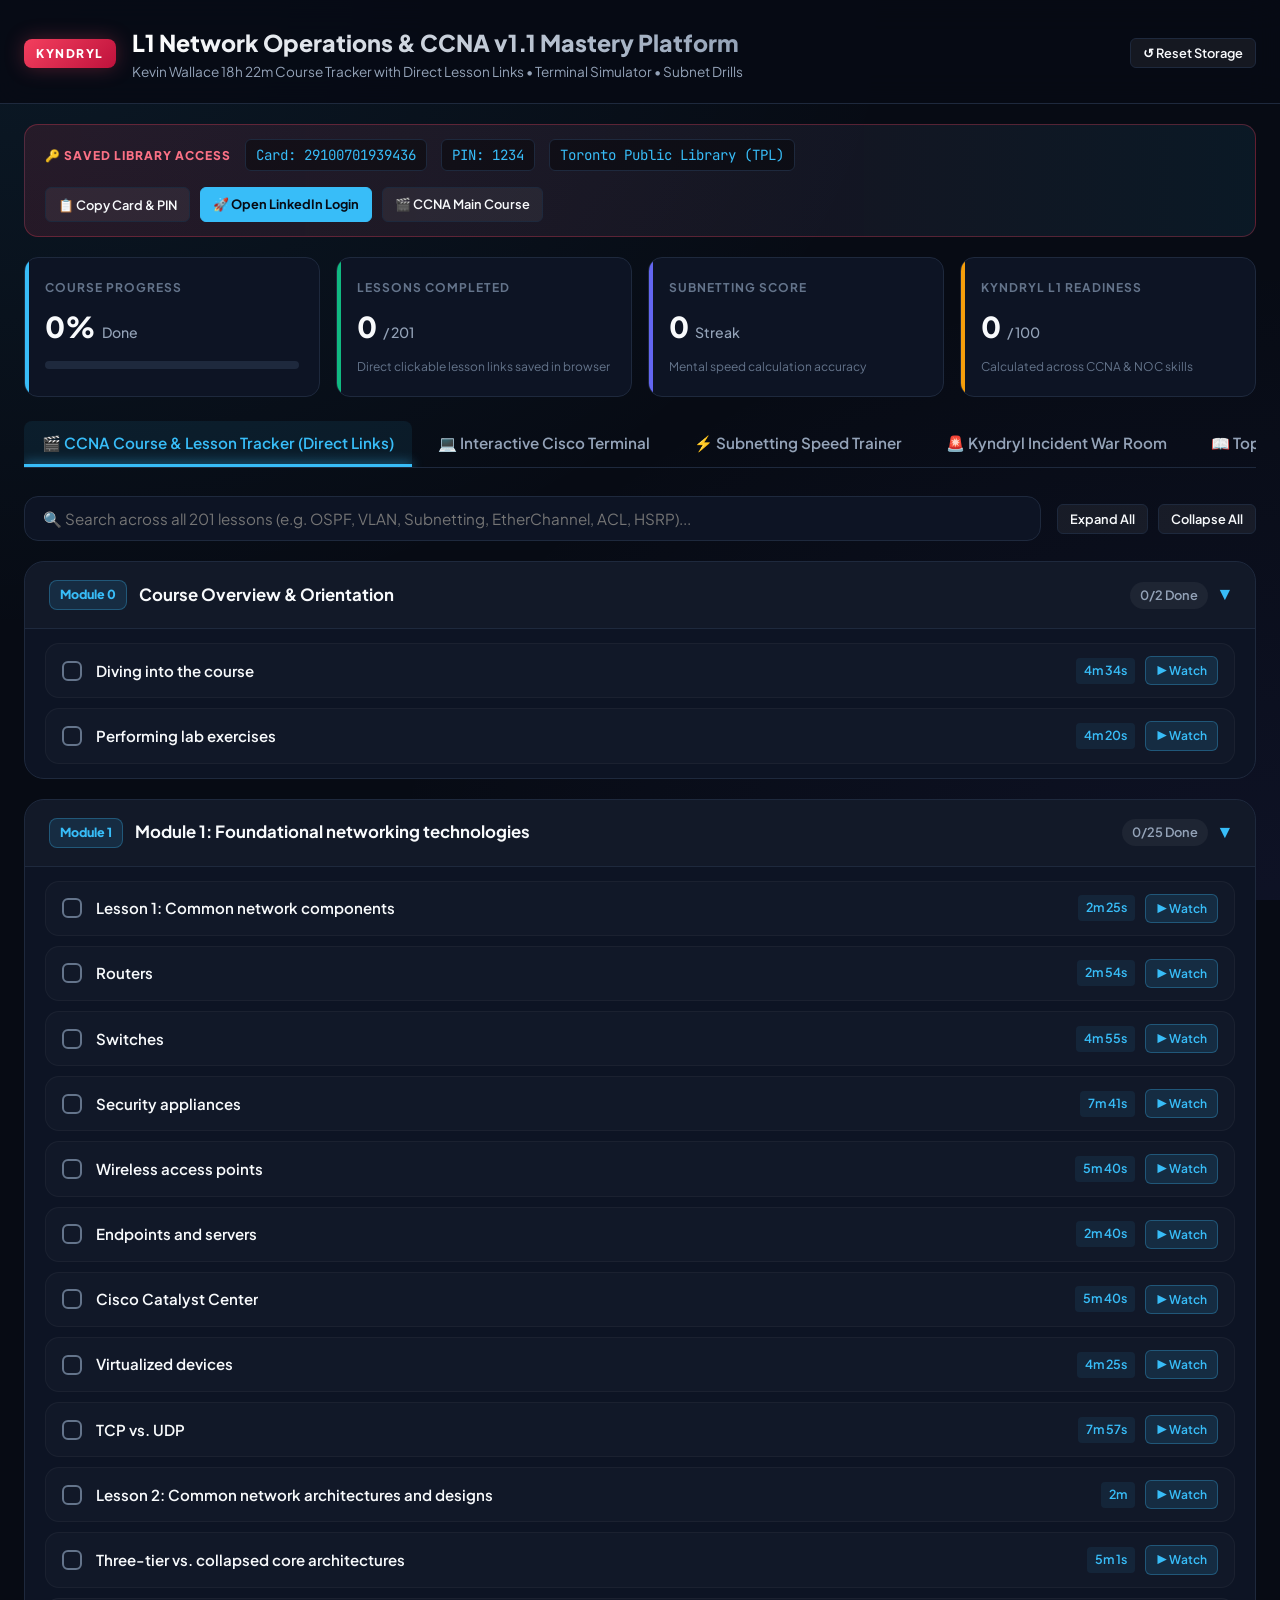
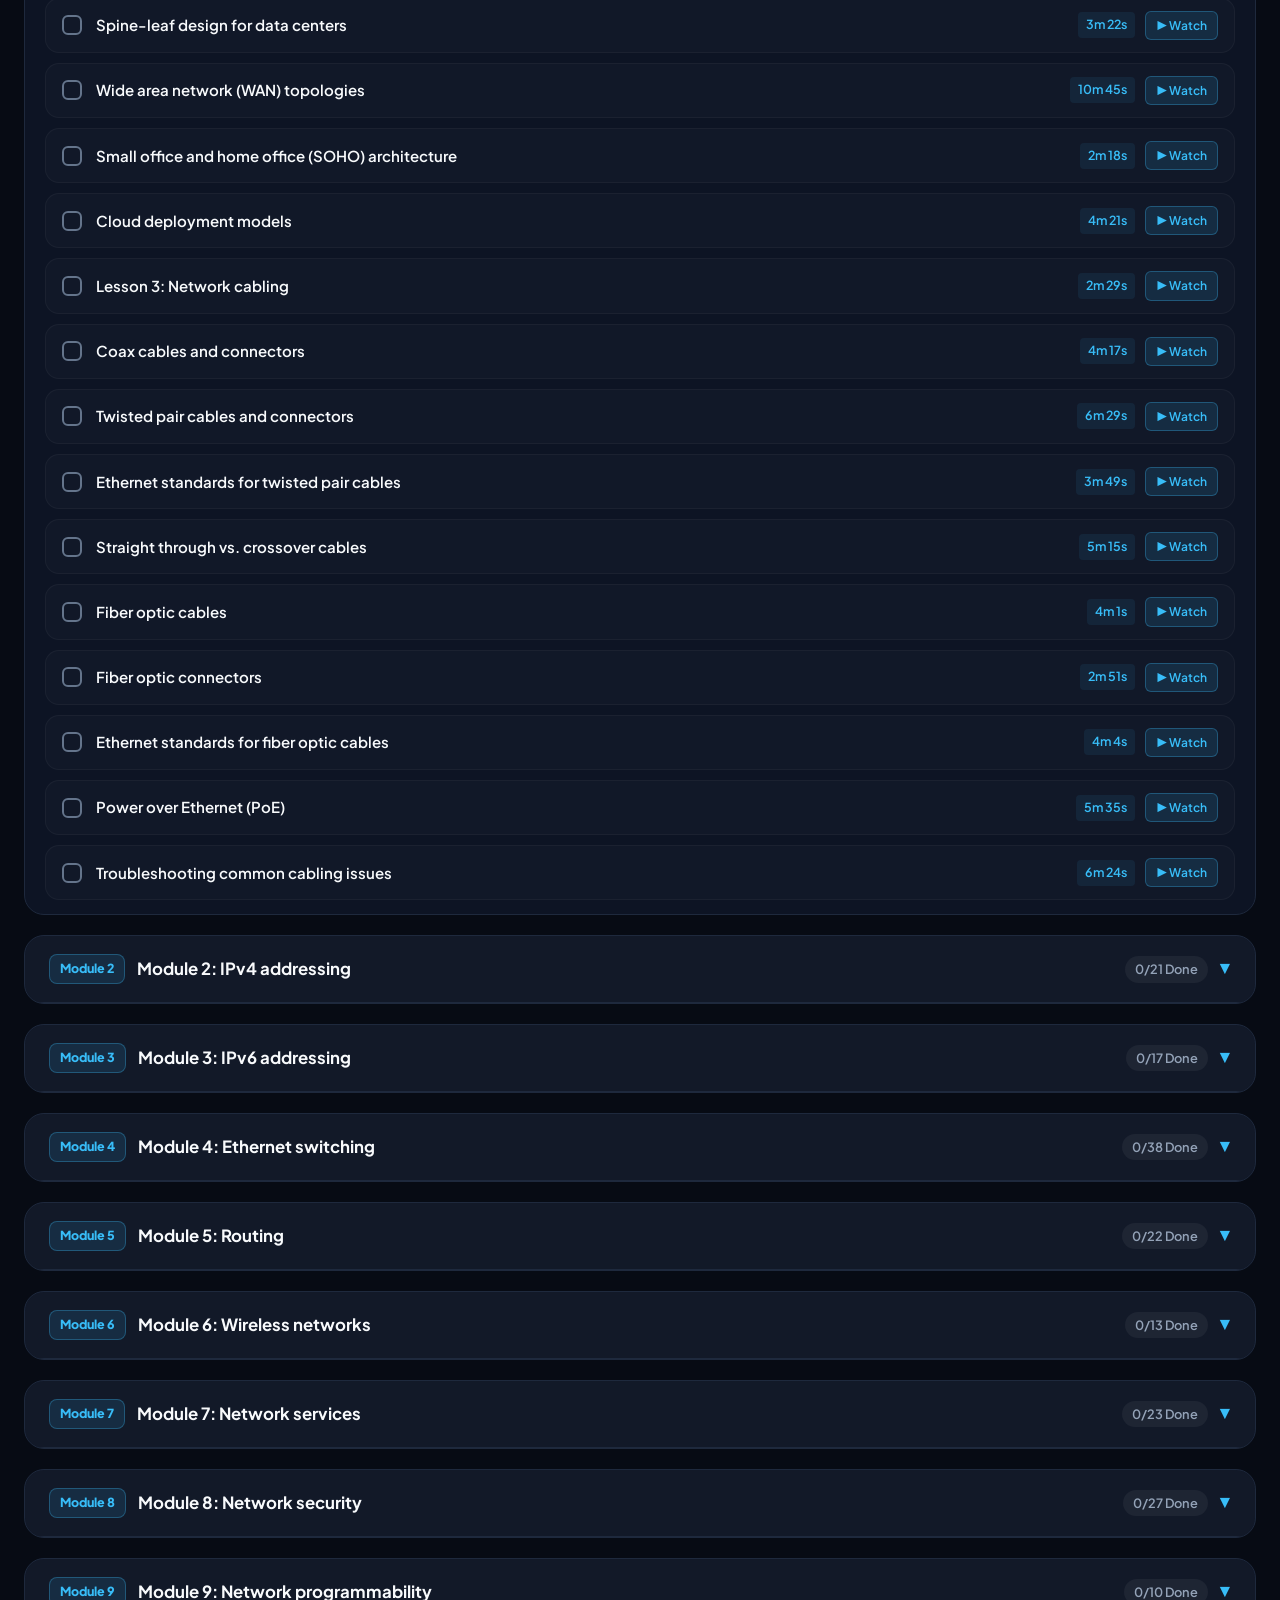
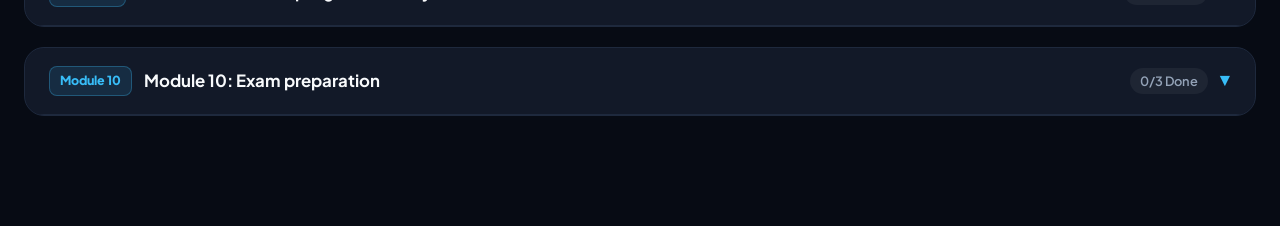
==== commit cb539046: "Fix syntax error and render all 201 clickable CCNA lessons with direct watch links" ====
--- a/index.html
+++ b/index.html
@@ -1255,9 +1255,7 @@
 
     function copyCardAndPin() {
       navigator.clipboard.writeText("Card: 29100701939436 | PIN: 1234").then(() => {
-        alert("Copied to clipboard!
-Card Number: 29100701939436
-PIN: 1234");
+        alert("Copied to clipboard!\nCard Number: 29100701939436\nPIN: 1234");
       });
     }
 
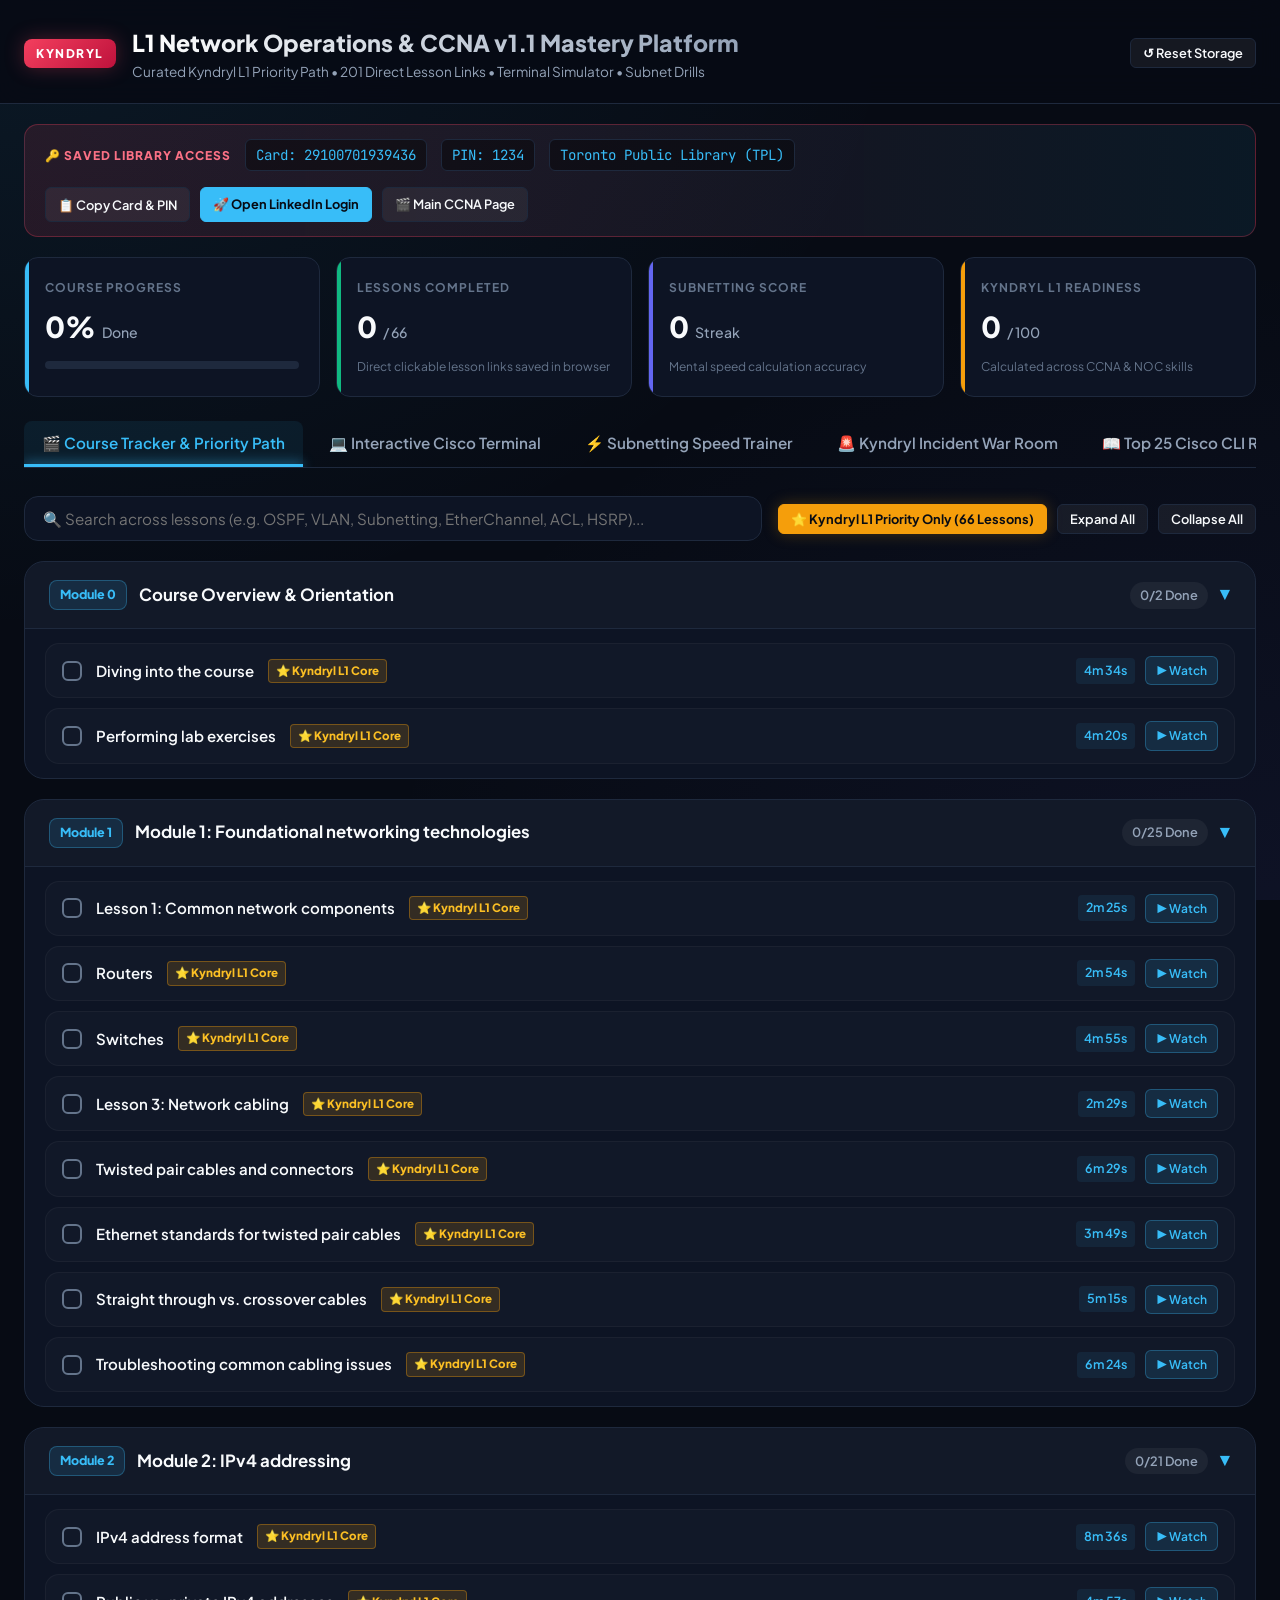
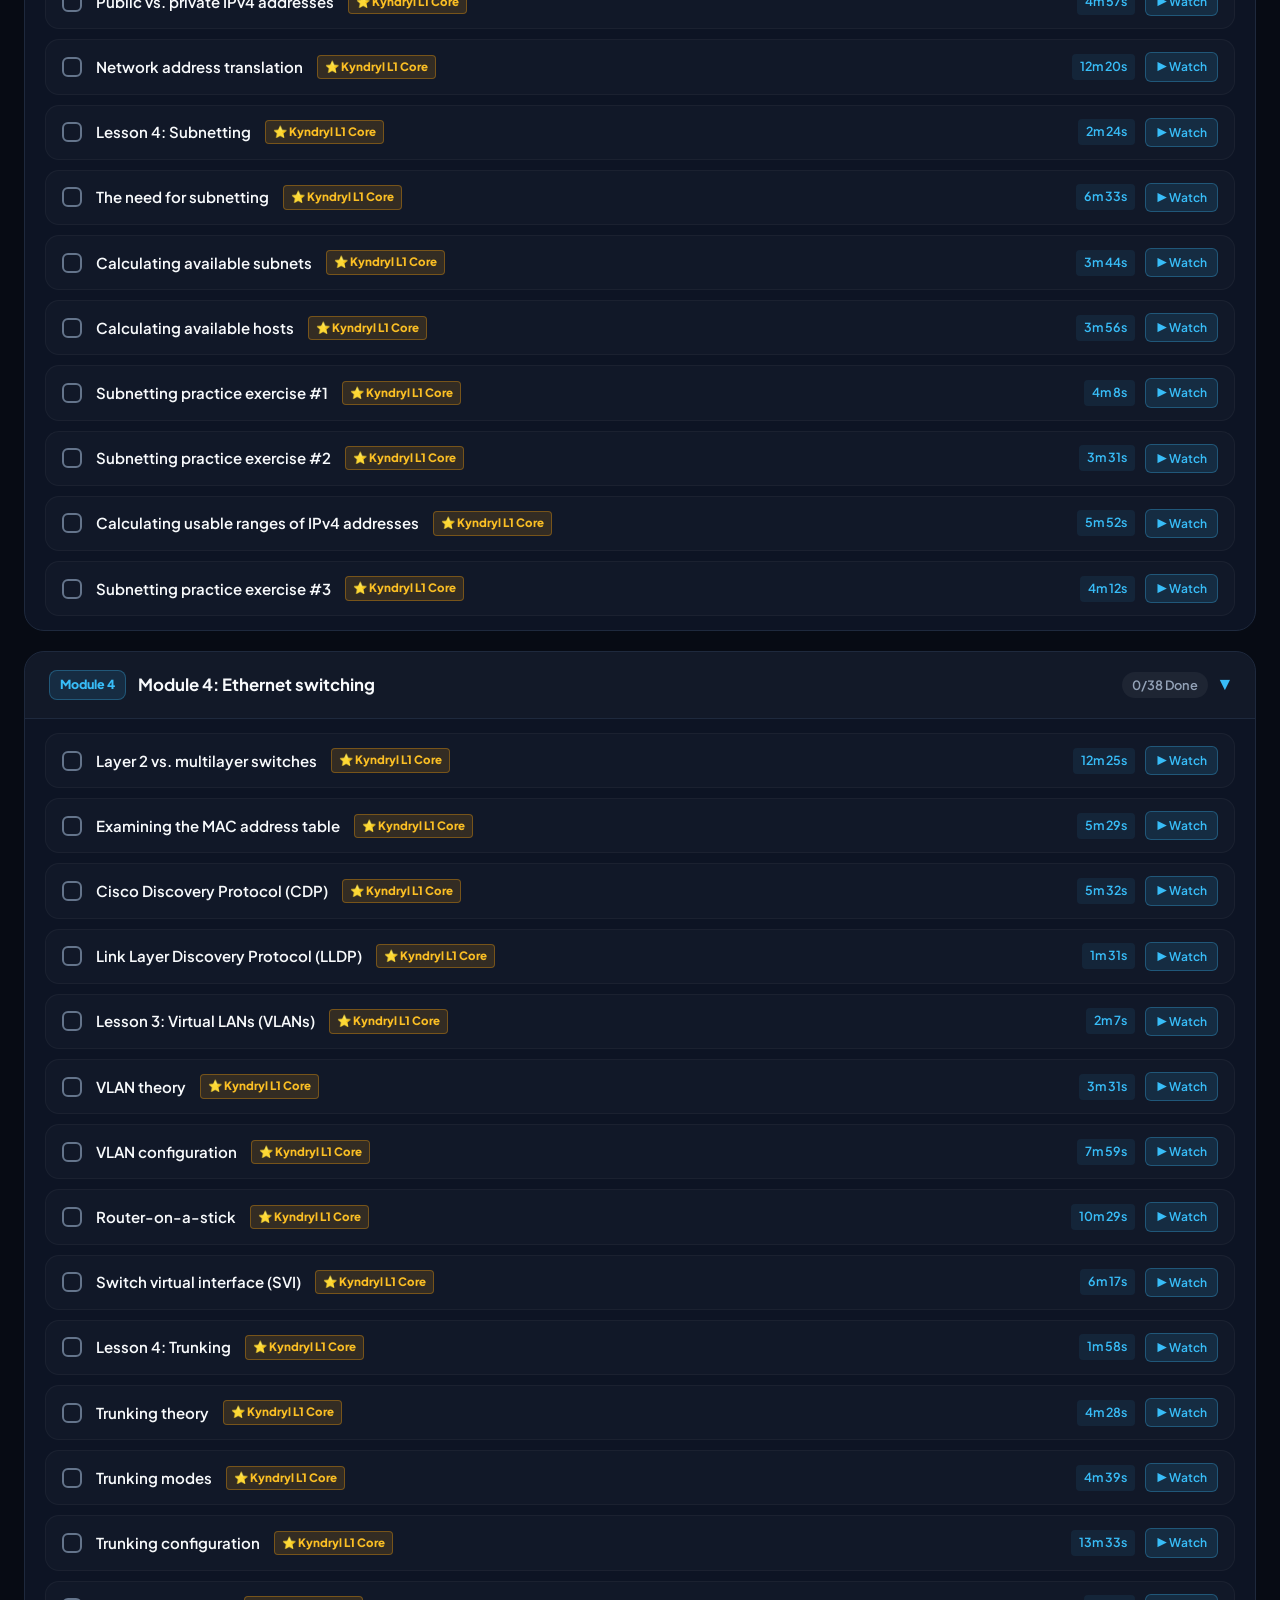
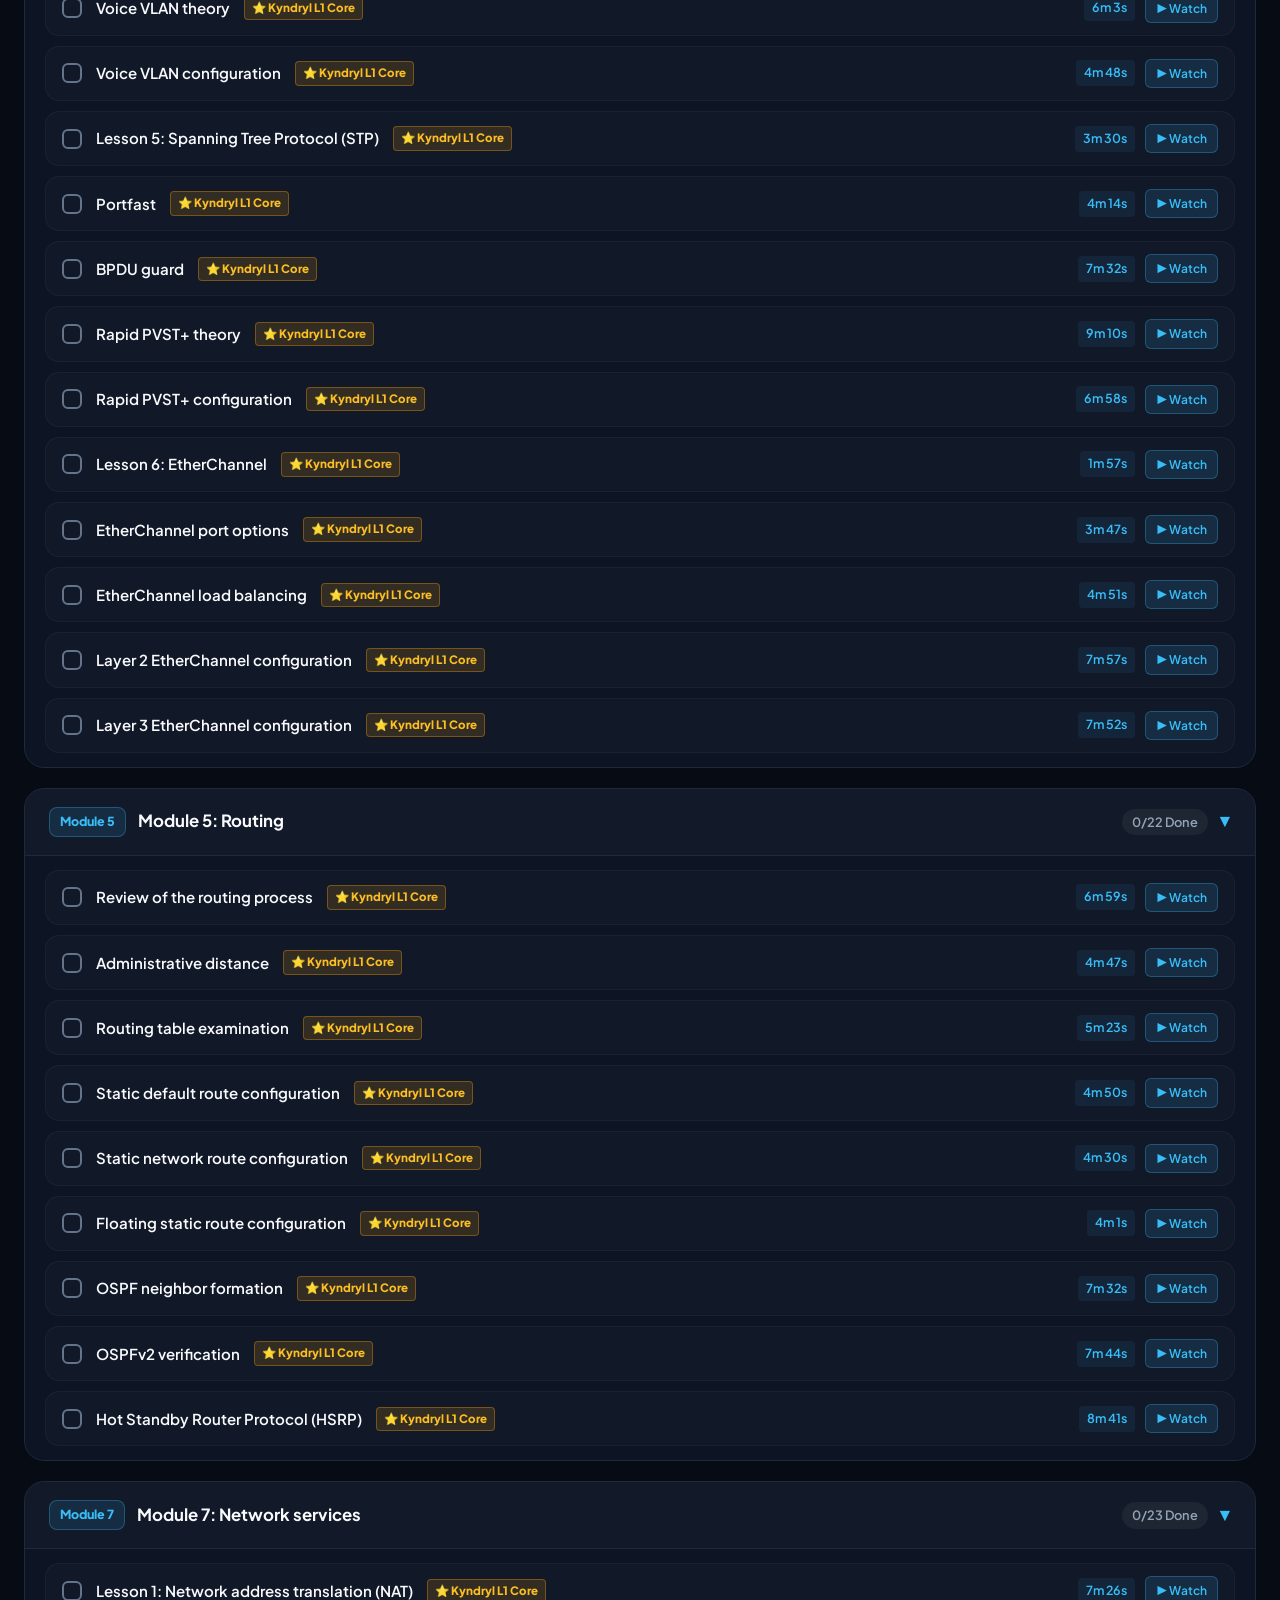
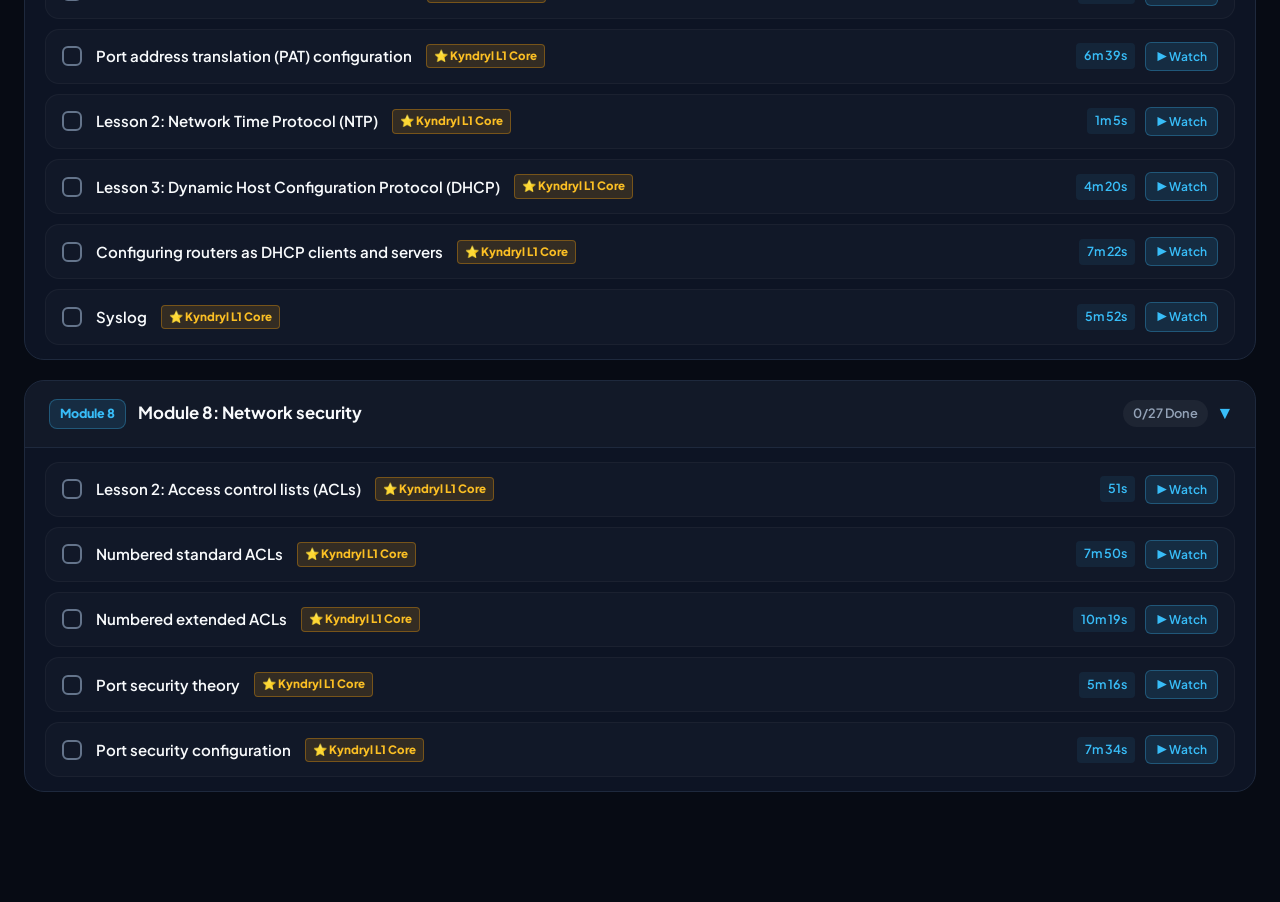
==== commit 83b88109: "Add Kyndryl L1 Priority Path (66 core lessons) with direct links and toggle filter" ====
--- a/index.html
+++ b/index.html
@@ -23,6 +23,7 @@
       --emerald: #10b981;
       --emerald-glow: rgba(16, 185, 129, 0.25);
       --amber: #f59e0b;
+      --amber-glow: rgba(245, 158, 11, 0.25);
       --rose: #f43f5e;
       --rose-glow: rgba(244, 63, 94, 0.3);
       --radius-sm: 8px;
@@ -141,10 +142,7 @@
       color: var(--cyan);
     }
 
-    .portal-actions {
-      display: flex;
-      gap: 10px;
-    }
+    .portal-actions { display: flex; gap: 10px; }
 
     .btn-sm {
       background: rgba(255, 255, 255, 0.06);
@@ -176,8 +174,19 @@
       font-weight: 700;
     }
 
-    .btn-sm.primary:hover {
-      background: #7dd3fc;
+    .btn-sm.primary:hover { background: #7dd3fc; }
+
+    .btn-sm.priority-toggle {
+      background: rgba(245, 158, 11, 0.15);
+      border-color: var(--amber);
+      color: #fbbf24;
+      font-weight: 700;
+    }
+
+    .btn-sm.priority-toggle.active {
+      background: var(--amber);
+      color: #070b14;
+      box-shadow: 0 0 15px var(--amber-glow);
     }
 
     .watch-btn {
@@ -319,14 +328,8 @@
       box-shadow: 0 0 12px var(--cyan);
     }
 
-    .tab-pane {
-      display: none;
-      animation: fadeIn 0.3s ease;
-    }
-
-    .tab-pane.active {
-      display: block;
-    }
+    .tab-pane { display: none; animation: fadeIn 0.3s ease; }
+    .tab-pane.active { display: block; }
 
     @keyframes fadeIn {
       from { opacity: 0; transform: translateY(6px); }
@@ -361,6 +364,12 @@
       box-shadow: 0 0 12px var(--cyan-glow);
     }
 
+    .filter-actions {
+      display: flex;
+      gap: 10px;
+      flex-wrap: wrap;
+    }
+
     .module-card {
       background: var(--bg-card);
       border: 1px solid var(--border);
@@ -370,9 +379,7 @@
       transition: border-color 0.2s;
     }
 
-    .module-card:hover {
-      border-color: rgba(56, 189, 248, 0.3);
-    }
+    .module-card:hover { border-color: rgba(56, 189, 248, 0.3); }
 
     .module-header {
       padding: 18px 24px;
@@ -425,11 +432,7 @@
       color: var(--text-muted);
     }
 
-    .module-arrow {
-      font-size: 0.85rem;
-      color: var(--cyan);
-      transition: transform 0.2s;
-    }
+    .module-arrow { font-size: 0.85rem; color: var(--cyan); transition: transform 0.2s; }
 
     .lessons-container {
       padding: 14px 20px;
@@ -517,6 +520,17 @@
       text-decoration: line-through;
     }
 
+    .badge-priority {
+      background: rgba(245, 158, 11, 0.15);
+      border: 1px solid rgba(245, 158, 11, 0.35);
+      color: #fbbf24;
+      font-size: 0.72rem;
+      font-weight: 800;
+      padding: 2px 7px;
+      border-radius: 4px;
+      white-space: nowrap;
+    }
+
     .lesson-right {
       display: flex;
       align-items: center;
@@ -781,7 +795,7 @@
         <span class="badge-kyndryl">Kyndryl</span>
         <div class="header-title">
           <h1>L1 Network Operations & CCNA v1.1 Mastery Platform</h1>
-          <p>Kevin Wallace 18h 22m Course Tracker with Direct Lesson Links • Terminal Simulator • Subnet Drills</p>
+          <p>Curated Kyndryl L1 Priority Path • 201 Direct Lesson Links • Terminal Simulator • Subnet Drills</p>
         </div>
       </div>
       <div>
@@ -803,7 +817,7 @@
       <div class="portal-actions">
         <button class="btn-sm" onclick="copyCardAndPin()">📋 Copy Card & PIN</button>
         <a class="btn-sm primary" href="https://www.linkedin.com/checkpoint/enterprise/login/76281980?pathWildcard=76281980&application=learning" target="_blank">🚀 Open LinkedIn Login</a>
-        <a class="btn-sm" href="https://www.linkedin.com/learning/cisco-certified-network-associate-ccna-v1-1-200-301-cert-prep/diving-into-the-course?u=76281980" target="_blank">🎬 CCNA Main Course</a>
+        <a class="btn-sm" href="https://www.linkedin.com/learning/cisco-certified-network-associate-ccna-v1-1-200-301-cert-prep/diving-into-the-course?u=76281980" target="_blank">🎬 Main CCNA Page</a>
       </div>
     </section>
 
@@ -835,7 +849,7 @@
 
     <!-- Navigation Tabs -->
     <nav class="nav-tabs">
-      <button class="tab-btn active" onclick="switchTab('trackerTab')">🎬 CCNA Course & Lesson Tracker (Direct Links)</button>
+      <button class="tab-btn active" onclick="switchTab('trackerTab')">🎬 Course Tracker & Priority Path</button>
       <button class="tab-btn" onclick="switchTab('terminalTab')">💻 Interactive Cisco Terminal</button>
       <button class="tab-btn" onclick="switchTab('subnetTab')">⚡ Subnetting Speed Trainer</button>
       <button class="tab-btn" onclick="switchTab('warRoomTab')">🚨 Kyndryl Incident War Room</button>
@@ -846,8 +860,9 @@
     <!-- TAB 1: CCNA COURSE & LESSON TRACKER WITH DIRECT LINKS -->
     <div id="trackerTab" class="tab-pane active">
       <div class="tracker-toolbar">
-        <input type="text" id="lessonSearchInput" class="search-input" placeholder="🔍 Search across all 201 lessons (e.g. OSPF, VLAN, Subnetting, EtherChannel, ACL, HSRP)..." oninput="filterLessons()">
-        <div style="display:flex; gap:10px;">
+        <input type="text" id="lessonSearchInput" class="search-input" placeholder="🔍 Search across lessons (e.g. OSPF, VLAN, Subnetting, EtherChannel, ACL, HSRP)..." oninput="filterLessons()">
+        <div class="filter-actions">
+          <button class="btn-sm priority-toggle active" id="priorityToggleBtn" onclick="togglePriorityFilter()">⭐ Kyndryl L1 Priority Only (66 Lessons)</button>
           <button class="btn-sm" onclick="expandAllModules()">Expand All</button>
           <button class="btn-sm" onclick="collapseAllModules()">Collapse All</button>
         </div>
@@ -1032,8 +1047,10 @@
   </main>
 
   <script>
-    // Full 201-Lesson Curriculum Database with Direct Links
-    const courseModules = [{"title": "Course Overview & Orientation", "lessons": [{"name": "Diving into the course", "duration": "4m 34s", "slug": "diving-into-the-course", "url": "https://www.linkedin.com/learning/cisco-certified-network-associate-ccna-v1-1-200-301-cert-prep/diving-into-the-course?u=76281980"}, {"name": "Performing lab exercises", "duration": "4m 20s", "slug": "performing-lab-exercises", "url": "https://www.linkedin.com/learning/cisco-certified-network-associate-ccna-v1-1-200-301-cert-prep/performing-lab-exercises?u=76281980"}]}, {"title": "Module 1: Foundational networking technologies", "lessons": [{"name": "Lesson 1: Common network components", "duration": "2m 25s", "slug": "lesson-1-common-network-components", "url": "https://www.linkedin.com/learning/cisco-certified-network-associate-ccna-v1-1-200-301-cert-prep/lesson-1-common-network-components?u=76281980"}, {"name": "Routers", "duration": "2m 54s", "slug": "routers", "url": "https://www.linkedin.com/learning/cisco-certified-network-associate-ccna-v1-1-200-301-cert-prep/routers?u=76281980"}, {"name": "Switches", "duration": "4m 55s", "slug": "switches", "url": "https://www.linkedin.com/learning/cisco-certified-network-associate-ccna-v1-1-200-301-cert-prep/switches?u=76281980"}, {"name": "Security appliances", "duration": "7m 41s", "slug": "security-appliances", "url": "https://www.linkedin.com/learning/cisco-certified-network-associate-ccna-v1-1-200-301-cert-prep/security-appliances?u=76281980"}, {"name": "Wireless access points", "duration": "5m 40s", "slug": "wireless-access-points", "url": "https://www.linkedin.com/learning/cisco-certified-network-associate-ccna-v1-1-200-301-cert-prep/wireless-access-points?u=76281980"}, {"name": "Endpoints and servers", "duration": "2m 40s", "slug": "endpoints-and-servers", "url": "https://www.linkedin.com/learning/cisco-certified-network-associate-ccna-v1-1-200-301-cert-prep/endpoints-and-servers?u=76281980"}, {"name": "Cisco Catalyst Center", "duration": "5m 40s", "slug": "cisco-catalyst-center", "url": "https://www.linkedin.com/learning/cisco-certified-network-associate-ccna-v1-1-200-301-cert-prep/cisco-catalyst-center?u=76281980"}, {"name": "Virtualized devices", "duration": "4m 25s", "slug": "virtualized-devices", "url": "https://www.linkedin.com/learning/cisco-certified-network-associate-ccna-v1-1-200-301-cert-prep/virtualized-devices?u=76281980"}, {"name": "TCP vs. UDP", "duration": "7m 57s", "slug": "tcp-vs-udp", "url": "https://www.linkedin.com/learning/cisco-certified-network-associate-ccna-v1-1-200-301-cert-prep/tcp-vs-udp?u=76281980"}, {"name": "Lesson 2: Common network architectures and designs", "duration": "2m", "slug": "lesson-2-common-network-architectures-and-designs", "url": "https://www.linkedin.com/learning/cisco-certified-network-associate-ccna-v1-1-200-301-cert-prep/lesson-2-common-network-architectures-and-designs?u=76281980"}, {"name": "Three-tier vs. collapsed core architectures", "duration": "5m 1s", "slug": "three-tier-vs-collapsed-core-architectures", "url": "https://www.linkedin.com/learning/cisco-certified-network-associate-ccna-v1-1-200-301-cert-prep/three-tier-vs-collapsed-core-architectures?u=76281980"}, {"name": "Spine-leaf design for data centers", "duration": "3m 22s", "slug": "spine-leaf-design-for-data-centers", "url": "https://www.linkedin.com/learning/cisco-certified-network-associate-ccna-v1-1-200-301-cert-prep/spine-leaf-design-for-data-centers?u=76281980"}, {"name": "Wide area network (WAN) topologies", "duration": "10m 45s", "slug": "wide-area-network-wan-topologies", "url": "https://www.linkedin.com/learning/cisco-certified-network-associate-ccna-v1-1-200-301-cert-prep/wide-area-network-wan-topologies?u=76281980"}, {"name": "Small office and home office (SOHO) architecture", "duration": "2m 18s", "slug": "small-office-home-office-soho-architecture", "url": "https://www.linkedin.com/learning/cisco-certified-network-associate-ccna-v1-1-200-301-cert-prep/small-office-home-office-soho-architecture?u=76281980"}, {"name": "Cloud deployment models", "duration": "4m 21s", "slug": "cloud-deployment-models", "url": "https://www.linkedin.com/learning/cisco-certified-network-associate-ccna-v1-1-200-301-cert-prep/cloud-deployment-models?u=76281980"}, {"name": "Lesson 3: Network cabling", "duration": "2m 29s", "slug": "lesson-3-network-cabling", "url": "https://www.linkedin.com/learning/cisco-certified-network-associate-ccna-v1-1-200-301-cert-prep/lesson-3-network-cabling?u=76281980"}, {"name": "Coax cables and connectors", "duration": "4m 17s", "slug": "coax-cables-and-connectors", "url": "https://www.linkedin.com/learning/cisco-certified-network-associate-ccna-v1-1-200-301-cert-prep/coax-cables-and-connectors?u=76281980"}, {"name": "Twisted pair cables and connectors", "duration": "6m 29s", "slug": "twisted-pair-cables-and-connectors", "url": "https://www.linkedin.com/learning/cisco-certified-network-associate-ccna-v1-1-200-301-cert-prep/twisted-pair-cables-and-connectors?u=76281980"}, {"name": "Ethernet standards for twisted pair cables", "duration": "3m 49s", "slug": "ethernet-standards-for-twisted-pair-cables", "url": "https://www.linkedin.com/learning/cisco-certified-network-associate-ccna-v1-1-200-301-cert-prep/ethernet-standards-for-twisted-pair-cables?u=76281980"}, {"name": "Straight through vs. crossover cables", "duration": "5m 15s", "slug": "straight-through-vs-crossover-cables", "url": "https://www.linkedin.com/learning/cisco-certified-network-associate-ccna-v1-1-200-301-cert-prep/straight-through-vs-crossover-cables?u=76281980"}, {"name": "Fiber optic cables", "duration": "4m 1s", "slug": "fiber-optic-cables", "url": "https://www.linkedin.com/learning/cisco-certified-network-associate-ccna-v1-1-200-301-cert-prep/fiber-optic-cables?u=76281980"}, {"name": "Fiber optic connectors", "duration": "2m 51s", "slug": "fiber-optic-connectors", "url": "https://www.linkedin.com/learning/cisco-certified-network-associate-ccna-v1-1-200-301-cert-prep/fiber-optic-connectors?u=76281980"}, {"name": "Ethernet standards for fiber optic cables", "duration": "4m 4s", "slug": "ethernet-standards-for-fiber-optic-cables", "url": "https://www.linkedin.com/learning/cisco-certified-network-associate-ccna-v1-1-200-301-cert-prep/ethernet-standards-for-fiber-optic-cables?u=76281980"}, {"name": "Power over Ethernet (PoE)", "duration": "5m 35s", "slug": "power-over-ethernet-poe", "url": "https://www.linkedin.com/learning/cisco-certified-network-associate-ccna-v1-1-200-301-cert-prep/power-over-ethernet-poe?u=76281980"}, {"name": "Troubleshooting common cabling issues", "duration": "6m 24s", "slug": "troubleshooting-common-cabling-issues", "url": "https://www.linkedin.com/learning/cisco-certified-network-associate-ccna-v1-1-200-301-cert-prep/troubleshooting-common-cabling-issues?u=76281980"}]}, {"title": "Module 2: IPv4 addressing", "lessons": [{"name": "Lesson 1: Binary numbering", "duration": "55s", "slug": "lesson-1-binary-numbering", "url": "https://www.linkedin.com/learning/cisco-certified-network-associate-ccna-v1-1-200-301-cert-prep/lesson-1-binary-numbering?u=76281980"}, {"name": "Binary numbering", "duration": "6m 4s", "slug": "binary-numbering", "url": "https://www.linkedin.com/learning/cisco-certified-network-associate-ccna-v1-1-200-301-cert-prep/binary-numbering?u=76281980"}, {"name": "Binary practice exercise #1", "duration": "1m 23s", "slug": "binary-practice-exercise-1", "url": "https://www.linkedin.com/learning/cisco-certified-network-associate-ccna-v1-1-200-301-cert-prep/binary-practice-exercise-1?u=76281980"}, {"name": "Binary practice exercise #2", "duration": "2m 37s", "slug": "binary-practice-exercise-2", "url": "https://www.linkedin.com/learning/cisco-certified-network-associate-ccna-v1-1-200-301-cert-prep/binary-practice-exercise-2?u=76281980"}, {"name": "Lesson 2: IPv4 address characteristics", "duration": "2m 48s", "slug": "lesson-2-ipv4-address-characteristics", "url": "https://www.linkedin.com/learning/cisco-certified-network-associate-ccna-v1-1-200-301-cert-prep/lesson-2-ipv4-address-characteristics?u=76281980"}, {"name": "IPv4 address format", "duration": "8m 36s", "slug": "ipv4-address-format", "url": "https://www.linkedin.com/learning/cisco-certified-network-associate-ccna-v1-1-200-301-cert-prep/ipv4-address-format?u=76281980"}, {"name": "Public vs. private IPv4 addresses", "duration": "4m 57s", "slug": "public-vs-private-ipv4-addresses", "url": "https://www.linkedin.com/learning/cisco-certified-network-associate-ccna-v1-1-200-301-cert-prep/public-vs-private-ipv4-addresses?u=76281980"}, {"name": "Network address translation", "duration": "12m 20s", "slug": "network-address-translation", "url": "https://www.linkedin.com/learning/cisco-certified-network-associate-ccna-v1-1-200-301-cert-prep/network-address-translation?u=76281980"}, {"name": "IPv4 traffic flows", "duration": "4m 19s", "slug": "ipv4-traffic-flows", "url": "https://www.linkedin.com/learning/cisco-certified-network-associate-ccna-v1-1-200-301-cert-prep/ipv4-traffic-flows?u=76281980"}, {"name": "Lesson 3: IPv4 address assignment, verification, and name resolution", "duration": "1m 29s", "slug": "lesson-3-ipv4-address-assignment-verification-and-name-resolution", "url": "https://www.linkedin.com/learning/cisco-certified-network-associate-ccna-v1-1-200-301-cert-prep/lesson-3-ipv4-address-assignment-verification-and-name-resolution?u=76281980"}, {"name": "Manual IPv4 address assignment", "duration": "6m 8s", "slug": "manual-ipv4-address-assignment", "url": "https://www.linkedin.com/learning/cisco-certified-network-associate-ccna-v1-1-200-301-cert-prep/manual-ipv4-address-assignment?u=76281980"}, {"name": "Dynamic IPv4 address assignment", "duration": "4m 38s", "slug": "dynamic-ipv4-address-assignment", "url": "https://www.linkedin.com/learning/cisco-certified-network-associate-ccna-v1-1-200-301-cert-prep/dynamic-ipv4-address-assignment?u=76281980"}, {"name": "Domain Name System (DNS)", "duration": "9m 37s", "slug": "domain-name-system-dns", "url": "https://www.linkedin.com/learning/cisco-certified-network-associate-ccna-v1-1-200-301-cert-prep/domain-name-system-dns?u=76281980"}, {"name": "Lesson 4: Subnetting", "duration": "2m 24s", "slug": "lesson-4-subnetting", "url": "https://www.linkedin.com/learning/cisco-certified-network-associate-ccna-v1-1-200-301-cert-prep/lesson-4-subnetting?u=76281980"}, {"name": "The need for subnetting", "duration": "6m 33s", "slug": "the-need-for-subnetting", "url": "https://www.linkedin.com/learning/cisco-certified-network-associate-ccna-v1-1-200-301-cert-prep/the-need-for-subnetting?u=76281980"}, {"name": "Calculating available subnets", "duration": "3m 44s", "slug": "calculating-available-subnets", "url": "https://www.linkedin.com/learning/cisco-certified-network-associate-ccna-v1-1-200-301-cert-prep/calculating-available-subnets?u=76281980"}, {"name": "Calculating available hosts", "duration": "3m 56s", "slug": "calculating-available-hosts", "url": "https://www.linkedin.com/learning/cisco-certified-network-associate-ccna-v1-1-200-301-cert-prep/calculating-available-hosts?u=76281980"}, {"name": "Subnetting practice exercise #1", "duration": "4m 8s", "slug": "subnetting-practice-exercise-1", "url": "https://www.linkedin.com/learning/cisco-certified-network-associate-ccna-v1-1-200-301-cert-prep/subnetting-practice-exercise-1?u=76281980"}, {"name": "Subnetting practice exercise #2", "duration": "3m 31s", "slug": "subnetting-practice-exercise-2", "url": "https://www.linkedin.com/learning/cisco-certified-network-associate-ccna-v1-1-200-301-cert-prep/subnetting-practice-exercise-2?u=76281980"}, {"name": "Calculating usable ranges of IPv4 addresses", "duration": "5m 52s", "slug": "calculating-usable-ranges-of-ipv4-addresses", "url": "https://www.linkedin.com/learning/cisco-certified-network-associate-ccna-v1-1-200-301-cert-prep/calculating-usable-ranges-of-ipv4-addresses?u=76281980"}, {"name": "Subnetting practice exercise #3", "duration": "4m 12s", "slug": "subnetting-practice-exercise-3", "url": "https://www.linkedin.com/learning/cisco-certified-network-associate-ccna-v1-1-200-301-cert-prep/subnetting-practice-exercise-3?u=76281980"}]}, {"title": "Module 3: IPv6 addressing", "lessons": [{"name": "Lesson 1: IPv6 address format and communication", "duration": "2m 16s", "slug": "lesson-1-ipv6-address-format-and-communication", "url": "https://www.linkedin.com/learning/cisco-certified-network-associate-ccna-v1-1-200-301-cert-prep/lesson-1-ipv6-address-format-and-communication?u=76281980"}, {"name": "Hexadecimal numbering", "duration": "7m 31s", "slug": "hexadecimal-numbering", "url": "https://www.linkedin.com/learning/cisco-certified-network-associate-ccna-v1-1-200-301-cert-prep/hexadecimal-numbering?u=76281980"}, {"name": "IPv6 address format", "duration": "3m 57s", "slug": "ipv6-address-format", "url": "https://www.linkedin.com/learning/cisco-certified-network-associate-ccna-v1-1-200-301-cert-prep/ipv6-address-format?u=76281980"}, {"name": "Shortening an IPv6 address", "duration": "3m 6s", "slug": "shortening-an-ipv6-address", "url": "https://www.linkedin.com/learning/cisco-certified-network-associate-ccna-v1-1-200-301-cert-prep/shortening-an-ipv6-address?u=76281980"}, {"name": "IPv6 address shortening exercise", "duration": "2m", "slug": "ipv6-address-shortening-exercise", "url": "https://www.linkedin.com/learning/cisco-certified-network-associate-ccna-v1-1-200-301-cert-prep/ipv6-address-shortening-exercise?u=76281980"}, {"name": "IPv6 traffic flows", "duration": "2m 39s", "slug": "ipv6-traffic-flows", "url": "https://www.linkedin.com/learning/cisco-certified-network-associate-ccna-v1-1-200-301-cert-prep/ipv6-traffic-flows?u=76281980"}, {"name": "Lesson 2: IPv6 address types", "duration": "2m 47s", "slug": "lesson-2-ipv6-address-types", "url": "https://www.linkedin.com/learning/cisco-certified-network-associate-ccna-v1-1-200-301-cert-prep/lesson-2-ipv6-address-types?u=76281980"}, {"name": "IPv6 global unicast", "duration": "2m 51s", "slug": "ipv6-global-unicast", "url": "https://www.linkedin.com/learning/cisco-certified-network-associate-ccna-v1-1-200-301-cert-prep/ipv6-global-unicast?u=76281980"}, {"name": "IPv6 multicast", "duration": "4m", "slug": "ipv6-multicast", "url": "https://www.linkedin.com/learning/cisco-certified-network-associate-ccna-v1-1-200-301-cert-prep/ipv6-multicast?u=76281980"}, {"name": "IPv6 link-local", "duration": "2m 54s", "slug": "ipv6-link-local", "url": "https://www.linkedin.com/learning/cisco-certified-network-associate-ccna-v1-1-200-301-cert-prep/ipv6-link-local?u=76281980"}, {"name": "IPv6 unique local", "duration": "2m 10s", "slug": "ipv6-unique-local", "url": "https://www.linkedin.com/learning/cisco-certified-network-associate-ccna-v1-1-200-301-cert-prep/ipv6-unique-local?u=76281980"}, {"name": "IPv6 loopback", "duration": "1m 33s", "slug": "ipv6-loopback", "url": "https://www.linkedin.com/learning/cisco-certified-network-associate-ccna-v1-1-200-301-cert-prep/ipv6-loopback?u=76281980"}, {"name": "IPv6 unspecified", "duration": "2m 40s", "slug": "ipv6-unspecified", "url": "https://www.linkedin.com/learning/cisco-certified-network-associate-ccna-v1-1-200-301-cert-prep/ipv6-unspecified?u=76281980"}, {"name": "IPv6 solicited-node multicast", "duration": "3m 34s", "slug": "ipv6-solicited-node-multicast", "url": "https://www.linkedin.com/learning/cisco-certified-network-associate-ccna-v1-1-200-301-cert-prep/ipv6-solicited-node-multicast?u=76281980"}, {"name": "Manual IPv6 address assignment", "duration": "6m 42s", "slug": "manual-ipv6-address-assignment", "url": "https://www.linkedin.com/learning/cisco-certified-network-associate-ccna-v1-1-200-301-cert-prep/manual-ipv6-address-assignment?u=76281980"}, {"name": "EUI-64", "duration": "2m 56s", "slug": "eui-64", "url": "https://www.linkedin.com/learning/cisco-certified-network-associate-ccna-v1-1-200-301-cert-prep/eui-64?u=76281980"}, {"name": "Dynamic IPv6 address assignment", "duration": "10m 55s", "slug": "dynamic-ipv6-address-assignment", "url": "https://www.linkedin.com/learning/cisco-certified-network-associate-ccna-v1-1-200-301-cert-prep/dynamic-ipv6-address-assignment?u=76281980"}]}, {"title": "Module 4: Ethernet switching", "lessons": [{"name": "Lesson 1: Ethernet switch fundamentals", "duration": "44s", "slug": "lesson-1-ethernet-switch-fundamentals", "url": "https://www.linkedin.com/learning/cisco-certified-network-associate-ccna-v1-1-200-301-cert-prep/lesson-1-ethernet-switch-fundamentals?u=76281980"}, {"name": "Layer 2 vs. multilayer switches", "duration": "12m 25s", "slug": "layer-2-vs-multilayer-switches", "url": "https://www.linkedin.com/learning/cisco-certified-network-associate-ccna-v1-1-200-301-cert-prep/layer-2-vs-multilayer-switches?u=76281980"}, {"name": "Examining the MAC address table", "duration": "5m 29s", "slug": "examining-the-mac-address-table", "url": "https://www.linkedin.com/learning/cisco-certified-network-associate-ccna-v1-1-200-301-cert-prep/examining-the-mac-address-table?u=76281980"}, {"name": "Lesson 2: Neighbor discovery", "duration": "1m 49s", "slug": "lesson-2-neighbor-discovery", "url": "https://www.linkedin.com/learning/cisco-certified-network-associate-ccna-v1-1-200-301-cert-prep/lesson-2-neighbor-discovery?u=76281980"}, {"name": "Cisco Discovery Protocol (CDP)", "duration": "5m 32s", "slug": "cisco-discovery-protocol-cdp", "url": "https://www.linkedin.com/learning/cisco-certified-network-associate-ccna-v1-1-200-301-cert-prep/cisco-discovery-protocol-cdp?u=76281980"}, {"name": "CDP configuration", "duration": "4m 3s", "slug": "cdp-configuration", "url": "https://www.linkedin.com/learning/cisco-certified-network-associate-ccna-v1-1-200-301-cert-prep/cdp-configuration?u=76281980"}, {"name": "Link Layer Discovery Protocol (LLDP)", "duration": "1m 31s", "slug": "link-layer-discovery-protocol-lldp", "url": "https://www.linkedin.com/learning/cisco-certified-network-associate-ccna-v1-1-200-301-cert-prep/link-layer-discovery-protocol-lldp?u=76281980"}, {"name": "LLDP configuration", "duration": "5m 44s", "slug": "lldp-configuration", "url": "https://www.linkedin.com/learning/cisco-certified-network-associate-ccna-v1-1-200-301-cert-prep/lldp-configuration?u=76281980"}, {"name": "Lesson 3: Virtual LANs (VLANs)", "duration": "2m 7s", "slug": "lesson-3-virtual-lans-vlans", "url": "https://www.linkedin.com/learning/cisco-certified-network-associate-ccna-v1-1-200-301-cert-prep/lesson-3-virtual-lans-vlans?u=76281980"}, {"name": "VLAN theory", "duration": "3m 31s", "slug": "vlan-theory", "url": "https://www.linkedin.com/learning/cisco-certified-network-associate-ccna-v1-1-200-301-cert-prep/vlan-theory?u=76281980"}, {"name": "VLAN configuration", "duration": "7m 59s", "slug": "vlan-configuration", "url": "https://www.linkedin.com/learning/cisco-certified-network-associate-ccna-v1-1-200-301-cert-prep/vlan-configuration?u=76281980"}, {"name": "Router-on-a-stick", "duration": "10m 29s", "slug": "router-on-a-stick", "url": "https://www.linkedin.com/learning/cisco-certified-network-associate-ccna-v1-1-200-301-cert-prep/router-on-a-stick?u=76281980"}, {"name": "Switch virtual interface (SVI)", "duration": "6m 17s", "slug": "switch-virtual-interface-svi", "url": "https://www.linkedin.com/learning/cisco-certified-network-associate-ccna-v1-1-200-301-cert-prep/switch-virtual-interface-svi?u=76281980"}, {"name": "Routed switch port", "duration": "3m 47s", "slug": "routed-switch-port", "url": "https://www.linkedin.com/learning/cisco-certified-network-associate-ccna-v1-1-200-301-cert-prep/routed-switch-port?u=76281980"}, {"name": "Lesson 4: Trunking", "duration": "1m 58s", "slug": "lesson-4-trunking", "url": "https://www.linkedin.com/learning/cisco-certified-network-associate-ccna-v1-1-200-301-cert-prep/lesson-4-trunking?u=76281980"}, {"name": "Trunking theory", "duration": "4m 28s", "slug": "trunking-theory", "url": "https://www.linkedin.com/learning/cisco-certified-network-associate-ccna-v1-1-200-301-cert-prep/trunking-theory?u=76281980"}, {"name": "Trunking modes", "duration": "4m 39s", "slug": "trunking-modes", "url": "https://www.linkedin.com/learning/cisco-certified-network-associate-ccna-v1-1-200-301-cert-prep/trunking-modes?u=76281980"}, {"name": "Trunking configuration", "duration": "13m 33s", "slug": "trunking-configuration", "url": "https://www.linkedin.com/learning/cisco-certified-network-associate-ccna-v1-1-200-301-cert-prep/trunking-configuration?u=76281980"}, {"name": "Voice VLAN theory", "duration": "6m 3s", "slug": "voice-vlan-theory", "url": "https://www.linkedin.com/learning/cisco-certified-network-associate-ccna-v1-1-200-301-cert-prep/voice-vlan-theory?u=76281980"}, {"name": "Voice VLAN configuration", "duration": "4m 48s", "slug": "voice-vlan-configuration", "url": "https://www.linkedin.com/learning/cisco-certified-network-associate-ccna-v1-1-200-301-cert-prep/voice-vlan-configuration?u=76281980"}, {"name": "Lesson 5: Spanning Tree Protocol (STP)", "duration": "3m 30s", "slug": "lesson-5-spanning-tree-protocol-stp", "url": "https://www.linkedin.com/learning/cisco-certified-network-associate-ccna-v1-1-200-301-cert-prep/lesson-5-spanning-tree-protocol-stp?u=76281980"}, {"name": "STP port states", "duration": "9m 5s", "slug": "stp-port-states", "url": "https://www.linkedin.com/learning/cisco-certified-network-associate-ccna-v1-1-200-301-cert-prep/stp-port-states?u=76281980"}, {"name": "STP exercise", "duration": "7m 24s", "slug": "stp-exercise", "url": "https://www.linkedin.com/learning/cisco-certified-network-associate-ccna-v1-1-200-301-cert-prep/stp-exercise?u=76281980"}, {"name": "STP convergence times", "duration": "2m 59s", "slug": "stp-convergence-times", "url": "https://www.linkedin.com/learning/cisco-certified-network-associate-ccna-v1-1-200-301-cert-prep/stp-convergence-times?u=76281980"}, {"name": "PVST+ theory and configuration", "duration": "13m 36s", "slug": "pvst-plus-theory-and-configuration", "url": "https://www.linkedin.com/learning/cisco-certified-network-associate-ccna-v1-1-200-301-cert-prep/pvst-plus-theory-and-configuration?u=76281980"}, {"name": "Portfast", "duration": "4m 14s", "slug": "portfast", "url": "https://www.linkedin.com/learning/cisco-certified-network-associate-ccna-v1-1-200-301-cert-prep/portfast?u=76281980"}, {"name": "Root guard", "duration": "6m 14s", "slug": "root-guard", "url": "https://www.linkedin.com/learning/cisco-certified-network-associate-ccna-v1-1-200-301-cert-prep/root-guard?u=76281980"}, {"name": "Loop guard", "duration": "6m 56s", "slug": "loop-guard", "url": "https://www.linkedin.com/learning/cisco-certified-network-associate-ccna-v1-1-200-301-cert-prep/loop-guard?u=76281980"}, {"name": "BPDU filter", "duration": "6m 53s", "slug": "bpdu-filter", "url": "https://www.linkedin.com/learning/cisco-certified-network-associate-ccna-v1-1-200-301-cert-prep/bpdu-filter?u=76281980"}, {"name": "BPDU guard", "duration": "7m 32s", "slug": "bpdu-guard", "url": "https://www.linkedin.com/learning/cisco-certified-network-associate-ccna-v1-1-200-301-cert-prep/bpdu-guard?u=76281980"}, {"name": "MSTP theory", "duration": "2m 43s", "slug": "mstp-theory", "url": "https://www.linkedin.com/learning/cisco-certified-network-associate-ccna-v1-1-200-301-cert-prep/mstp-theory?u=76281980"}, {"name": "Rapid PVST+ theory", "duration": "9m 10s", "slug": "rapid-pvst-plus-theory", "url": "https://www.linkedin.com/learning/cisco-certified-network-associate-ccna-v1-1-200-301-cert-prep/rapid-pvst-plus-theory?u=76281980"}, {"name": "Rapid PVST+ configuration", "duration": "6m 58s", "slug": "rapid-pvst-plus-configuration", "url": "https://www.linkedin.com/learning/cisco-certified-network-associate-ccna-v1-1-200-301-cert-prep/rapid-pvst-plus-configuration?u=76281980"}, {"name": "Lesson 6: EtherChannel", "duration": "1m 57s", "slug": "lesson-6-etherchannel", "url": "https://www.linkedin.com/learning/cisco-certified-network-associate-ccna-v1-1-200-301-cert-prep/lesson-6-etherchannel?u=76281980"}, {"name": "EtherChannel port options", "duration": "3m 47s", "slug": "etherchannel-port-options", "url": "https://www.linkedin.com/learning/cisco-certified-network-associate-ccna-v1-1-200-301-cert-prep/etherchannel-port-options?u=76281980"}, {"name": "EtherChannel load balancing", "duration": "4m 51s", "slug": "etherchannel-load-balancing", "url": "https://www.linkedin.com/learning/cisco-certified-network-associate-ccna-v1-1-200-301-cert-prep/etherchannel-load-balancing?u=76281980"}, {"name": "Layer 2 EtherChannel configuration", "duration": "7m 57s", "slug": "layer-2-etherchannel-configuration", "url": "https://www.linkedin.com/learning/cisco-certified-network-associate-ccna-v1-1-200-301-cert-prep/layer-2-etherchannel-configuration?u=76281980"}, {"name": "Layer 3 EtherChannel configuration", "duration": "7m 52s", "slug": "layer-3-etherchannel-configuration", "url": "https://www.linkedin.com/learning/cisco-certified-network-associate-ccna-v1-1-200-301-cert-prep/layer-3-etherchannel-configuration?u=76281980"}]}, {"title": "Module 5: Routing", "lessons": [{"name": "Lesson 1: Routing fundamentals", "duration": "1m 23s", "slug": "lesson-1-routing-fundamentals", "url": "https://www.linkedin.com/learning/cisco-certified-network-associate-ccna-v1-1-200-301-cert-prep/lesson-1-routing-fundamentals?u=76281980"}, {"name": "Review of the routing process", "duration": "6m 59s", "slug": "review-of-the-routing-process", "url": "https://www.linkedin.com/learning/cisco-certified-network-associate-ccna-v1-1-200-301-cert-prep/review-of-the-routing-process?u=76281980"}, {"name": "Administrative distance", "duration": "4m 47s", "slug": "administrative-distance", "url": "https://www.linkedin.com/learning/cisco-certified-network-associate-ccna-v1-1-200-301-cert-prep/administrative-distance?u=76281980"}, {"name": "Routing protocol comparison", "duration": "8m 11s", "slug": "routing-protocol-comparison", "url": "https://www.linkedin.com/learning/cisco-certified-network-associate-ccna-v1-1-200-301-cert-prep/routing-protocol-comparison?u=76281980"}, {"name": "Routing table examination", "duration": "5m 23s", "slug": "routing-table-examination", "url": "https://www.linkedin.com/learning/cisco-certified-network-associate-ccna-v1-1-200-301-cert-prep/routing-table-examination?u=76281980"}, {"name": "Lesson 2: Static routing", "duration": "2m 32s", "slug": "lesson-2-static-routing", "url": "https://www.linkedin.com/learning/cisco-certified-network-associate-ccna-v1-1-200-301-cert-prep/lesson-2-static-routing?u=76281980"}, {"name": "Static default route configuration", "duration": "4m 50s", "slug": "static-default-route-configuration", "url": "https://www.linkedin.com/learning/cisco-certified-network-associate-ccna-v1-1-200-301-cert-prep/static-default-route-configuration?u=76281980"}, {"name": "Static network route configuration", "duration": "4m 30s", "slug": "static-network-route-configuration", "url": "https://www.linkedin.com/learning/cisco-certified-network-associate-ccna-v1-1-200-301-cert-prep/static-network-route-configuration?u=76281980"}, {"name": "Static host route configuration", "duration": "4m 14s", "slug": "static-host-route-configuration", "url": "https://www.linkedin.com/learning/cisco-certified-network-associate-ccna-v1-1-200-301-cert-prep/static-host-route-configuration?u=76281980"}, {"name": "Floating static route configuration", "duration": "4m 1s", "slug": "floating-static-route-configuration", "url": "https://www.linkedin.com/learning/cisco-certified-network-associate-ccna-v1-1-200-301-cert-prep/floating-static-route-configuration?u=76281980"}, {"name": "Lesson 3: OSPFv2 routing", "duration": "2m 21s", "slug": "lesson-3-ospfv2-routing", "url": "https://www.linkedin.com/learning/cisco-certified-network-associate-ccna-v1-1-200-301-cert-prep/lesson-3-ospfv2-routing?u=76281980"}, {"name": "OSPF neighbor formation", "duration": "7m 32s", "slug": "ospf-neighbor-formation", "url": "https://www.linkedin.com/learning/cisco-certified-network-associate-ccna-v1-1-200-301-cert-prep/ospf-neighbor-formation?u=76281980"}, {"name": "DR and BDR election", "duration": "5m 3s", "slug": "dr-and-bdr-election", "url": "https://www.linkedin.com/learning/cisco-certified-network-associate-ccna-v1-1-200-301-cert-prep/dr-and-bdr-election?u=76281980"}, {"name": "OSPF network types", "duration": "2m 24s", "slug": "ospf-network-types", "url": "https://www.linkedin.com/learning/cisco-certified-network-associate-ccna-v1-1-200-301-cert-prep/ospf-network-types?u=76281980"}, {"name": "OSPF areas", "duration": "6m 10s", "slug": "ospf-areas", "url": "https://www.linkedin.com/learning/cisco-certified-network-associate-ccna-v1-1-200-301-cert-prep/ospf-areas?u=76281980"}, {"name": "LSA types", "duration": "5m 15s", "slug": "lsa-types", "url": "https://www.linkedin.com/learning/cisco-certified-network-associate-ccna-v1-1-200-301-cert-prep/lsa-types?u=76281980"}, {"name": "OSPFv2 configuration", "duration": "10m 45s", "slug": "ospfv2-configuration", "url": "https://www.linkedin.com/learning/cisco-certified-network-associate-ccna-v1-1-200-301-cert-prep/ospfv2-configuration?u=76281980"}, {"name": "OSPFv2 verification", "duration": "7m 44s", "slug": "ospfv2-verification", "url": "https://www.linkedin.com/learning/cisco-certified-network-associate-ccna-v1-1-200-301-cert-prep/ospfv2-verification?u=76281980"}, {"name": "Lesson 4: First hop redundancy protocols (FHRPs)", "duration": "1m 33s", "slug": "lesson-4-first-hop-redundancy-protocols-fhrps", "url": "https://www.linkedin.com/learning/cisco-certified-network-associate-ccna-v1-1-200-301-cert-prep/lesson-4-first-hop-redundancy-protocols-fhrps?u=76281980"}, {"name": "Hot Standby Router Protocol (HSRP)", "duration": "8m 41s", "slug": "hot-standby-router-protocol-hsrp", "url": "https://www.linkedin.com/learning/cisco-certified-network-associate-ccna-v1-1-200-301-cert-prep/hot-standby-router-protocol-hsrp?u=76281980"}, {"name": "Virtual Router Redundancy Protocol (VRRP)", "duration": "4m 23s", "slug": "virtual-router-redundancy-protocol-vrrp", "url": "https://www.linkedin.com/learning/cisco-certified-network-associate-ccna-v1-1-200-301-cert-prep/virtual-router-redundancy-protocol-vrrp?u=76281980"}, {"name": "Gateway Load Balancing Protocol (GLBP)", "duration": "4m 5s", "slug": "gateway-load-balancing-protocol-glbp", "url": "https://www.linkedin.com/learning/cisco-certified-network-associate-ccna-v1-1-200-301-cert-prep/gateway-load-balancing-protocol-glbp?u=76281980"}]}, {"title": "Module 6: Wireless networks", "lessons": [{"name": "Lesson 1: Overview of wireless networks", "duration": "1m 49s", "slug": "lesson-1-overview-of-wireless-networks", "url": "https://www.linkedin.com/learning/cisco-certified-network-associate-ccna-v1-1-200-301-cert-prep/lesson-1-overview-of-wireless-networks?u=76281980"}, {"name": "Wireless access points", "duration": "5m 41s", "slug": "wireless-access-points-24790938", "url": "https://www.linkedin.com/learning/cisco-certified-network-associate-ccna-v1-1-200-301-cert-prep/wireless-access-points-24790938?u=76281980"}, {"name": "Wireless LAN (WLAN) designs", "duration": "2m 48s", "slug": "wireless-lan-wlan-designs", "url": "https://www.linkedin.com/learning/cisco-certified-network-associate-ccna-v1-1-200-301-cert-prep/wireless-lan-wlan-designs?u=76281980"}, {"name": "Access point modes", "duration": "7m", "slug": "access-point-modes", "url": "https://www.linkedin.com/learning/cisco-certified-network-associate-ccna-v1-1-200-301-cert-prep/access-point-modes?u=76281980"}, {"name": "Service set terminology", "duration": "3m 47s", "slug": "service-set-terminology", "url": "https://www.linkedin.com/learning/cisco-certified-network-associate-ccna-v1-1-200-301-cert-prep/service-set-terminology?u=76281980"}, {"name": "Radio frequency (RF) basics", "duration": "10m 10s", "slug": "radio-frequency-rf-basics", "url": "https://www.linkedin.com/learning/cisco-certified-network-associate-ccna-v1-1-200-301-cert-prep/radio-frequency-rf-basics?u=76281980"}, {"name": "Wireless interference", "duration": "2m 2s", "slug": "wireless-interference", "url": "https://www.linkedin.com/learning/cisco-certified-network-associate-ccna-v1-1-200-301-cert-prep/wireless-interference?u=76281980"}, {"name": "Lesson 2: Wireless network configuration", "duration": "2m 28s", "slug": "lesson-2-wireless-network-configuration", "url": "https://www.linkedin.com/learning/cisco-certified-network-associate-ccna-v1-1-200-301-cert-prep/lesson-2-wireless-network-configuration?u=76281980"}, {"name": "Selecting a Wi-Fi standard", "duration": "4m 36s", "slug": "selecting-a-wi-fi-standard", "url": "https://www.linkedin.com/learning/cisco-certified-network-associate-ccna-v1-1-200-301-cert-prep/selecting-a-wi-fi-standard?u=76281980"}, {"name": "Transmission methods", "duration": "7m 53s", "slug": "transmission-methods", "url": "https://www.linkedin.com/learning/cisco-certified-network-associate-ccna-v1-1-200-301-cert-prep/transmission-methods?u=76281980"}, {"name": "Spatial streams", "duration": "1m 28s", "slug": "spatial-streams", "url": "https://www.linkedin.com/learning/cisco-certified-network-associate-ccna-v1-1-200-301-cert-prep/spatial-streams?u=76281980"}, {"name": "Channel bonding", "duration": "3m 43s", "slug": "channel-bonding", "url": "https://www.linkedin.com/learning/cisco-certified-network-associate-ccna-v1-1-200-301-cert-prep/channel-bonding?u=76281980"}, {"name": "WLC configuration via a graphical interface", "duration": "6m 33s", "slug": "wlc-configuration-via-a-graphical-interface", "url": "https://www.linkedin.com/learning/cisco-certified-network-associate-ccna-v1-1-200-301-cert-prep/wlc-configuration-via-a-graphical-interface?u=76281980"}]}, {"title": "Module 7: Network services", "lessons": [{"name": "Lesson 1: Network address translation (NAT)", "duration": "7m 26s", "slug": "lesson-1-network-address-translation-nat", "url": "https://www.linkedin.com/learning/cisco-certified-network-associate-ccna-v1-1-200-301-cert-prep/lesson-1-network-address-translation-nat?u=76281980"}, {"name": "Static NAT configuration", "duration": "5m 10s", "slug": "static-nat-configuration", "url": "https://www.linkedin.com/learning/cisco-certified-network-associate-ccna-v1-1-200-301-cert-prep/static-nat-configuration?u=76281980"}, {"name": "Dynamic NAT configuration", "duration": "5m 51s", "slug": "dynamic-nat-configuration", "url": "https://www.linkedin.com/learning/cisco-certified-network-associate-ccna-v1-1-200-301-cert-prep/dynamic-nat-configuration?u=76281980"}, {"name": "Port address translation (PAT) configuration", "duration": "6m 39s", "slug": "port-address-translation-pat-configuration", "url": "https://www.linkedin.com/learning/cisco-certified-network-associate-ccna-v1-1-200-301-cert-prep/port-address-translation-pat-configuration?u=76281980"}, {"name": "Lesson 2: Network Time Protocol (NTP)", "duration": "1m 5s", "slug": "lesson-2-network-time-protocol-ntp", "url": "https://www.linkedin.com/learning/cisco-certified-network-associate-ccna-v1-1-200-301-cert-prep/lesson-2-network-time-protocol-ntp?u=76281980"}, {"name": "NTP theory", "duration": "4m 27s", "slug": "ntp-theory", "url": "https://www.linkedin.com/learning/cisco-certified-network-associate-ccna-v1-1-200-301-cert-prep/ntp-theory?u=76281980"}, {"name": "NTP configuration and verification", "duration": "7m 42s", "slug": "ntp-configuration-and-verification", "url": "https://www.linkedin.com/learning/cisco-certified-network-associate-ccna-v1-1-200-301-cert-prep/ntp-configuration-and-verification?u=76281980"}, {"name": "Lesson 3: Dynamic Host Configuration Protocol (DHCP)", "duration": "4m 20s", "slug": "lesson-3-dynamic-host-configuration-protocol-dhcp", "url": "https://www.linkedin.com/learning/cisco-certified-network-associate-ccna-v1-1-200-301-cert-prep/lesson-3-dynamic-host-configuration-protocol-dhcp?u=76281980"}, {"name": "Configuring routers as DHCP clients and servers", "duration": "7m 22s", "slug": "configuring-routers-as-dhcp-clients-and-servers", "url": "https://www.linkedin.com/learning/cisco-certified-network-associate-ccna-v1-1-200-301-cert-prep/configuring-routers-as-dhcp-clients-and-servers?u=76281980"}, {"name": "Lesson 4: Network management services", "duration": "1m 35s", "slug": "lesson-4-network-management-services", "url": "https://www.linkedin.com/learning/cisco-certified-network-associate-ccna-v1-1-200-301-cert-prep/lesson-4-network-management-services?u=76281980"}, {"name": "Options for network management access", "duration": "6m 40s", "slug": "options-for-network-management-access", "url": "https://www.linkedin.com/learning/cisco-certified-network-associate-ccna-v1-1-200-301-cert-prep/options-for-network-management-access?u=76281980"}, {"name": "Artificial intelligence (AI) for network management", "duration": "12m 9s", "slug": "artificial-intelligence-ai-for-network-management", "url": "https://www.linkedin.com/learning/cisco-certified-network-associate-ccna-v1-1-200-301-cert-prep/artificial-intelligence-ai-for-network-management?u=76281980"}, {"name": "Simple Network Management Protocol (SNMP) theory", "duration": "4m 46s", "slug": "simple-network-management-protocol-snmp-theory", "url": "https://www.linkedin.com/learning/cisco-certified-network-associate-ccna-v1-1-200-301-cert-prep/simple-network-management-protocol-snmp-theory?u=76281980"}, {"name": "SNMP configuration", "duration": "7m 53s", "slug": "snmp-configuration", "url": "https://www.linkedin.com/learning/cisco-certified-network-associate-ccna-v1-1-200-301-cert-prep/snmp-configuration?u=76281980"}, {"name": "Syslog", "duration": "5m 52s", "slug": "syslog", "url": "https://www.linkedin.com/learning/cisco-certified-network-associate-ccna-v1-1-200-301-cert-prep/syslog?u=76281980"}, {"name": "Configuring remote access with secure shell (SSH)", "duration": "3m 34s", "slug": "configuring-remote-access-with-secure-shell-ssh", "url": "https://www.linkedin.com/learning/cisco-certified-network-associate-ccna-v1-1-200-301-cert-prep/configuring-remote-access-with-secure-shell-ssh?u=76281980"}, {"name": "FTP and TFTP", "duration": "6m 58s", "slug": "ftp-and-tftp", "url": "https://www.linkedin.com/learning/cisco-certified-network-associate-ccna-v1-1-200-301-cert-prep/ftp-and-tftp?u=76281980"}, {"name": "Lesson 5: Quality of service (QoS)", "duration": "1m 35s", "slug": "lesson-5-quality-of-service-qos", "url": "https://www.linkedin.com/learning/cisco-certified-network-associate-ccna-v1-1-200-301-cert-prep/lesson-5-quality-of-service-qos?u=76281980"}, {"name": "Fundamentals of QoS", "duration": "14m 47s", "slug": "fundamentals-of-qos", "url": "https://www.linkedin.com/learning/cisco-certified-network-associate-ccna-v1-1-200-301-cert-prep/fundamentals-of-qos?u=76281980"}, {"name": "Traffic markings", "duration": "13m 37s", "slug": "traffic-markings", "url": "https://www.linkedin.com/learning/cisco-certified-network-associate-ccna-v1-1-200-301-cert-prep/traffic-markings?u=76281980"}, {"name": "Prioritizing traffic types", "duration": "8m 28s", "slug": "prioritizing-traffic-types", "url": "https://www.linkedin.com/learning/cisco-certified-network-associate-ccna-v1-1-200-301-cert-prep/prioritizing-traffic-types?u=76281980"}, {"name": "Shaping, policing, and the token bucket", "duration": "7m 29s", "slug": "shaping-policing-and-the-token-bucket", "url": "https://www.linkedin.com/learning/cisco-certified-network-associate-ccna-v1-1-200-301-cert-prep/shaping-policing-and-the-token-bucket?u=76281980"}, {"name": "Configuring QoS", "duration": "14m 16s", "slug": "configuring-qos", "url": "https://www.linkedin.com/learning/cisco-certified-network-associate-ccna-v1-1-200-301-cert-prep/configuring-qos?u=76281980"}]}, {"title": "Module 8: Network security", "lessons": [{"name": "Lesson 1: Threats and defense", "duration": "3m 55s", "slug": "lesson-1-threats-and-defense", "url": "https://www.linkedin.com/learning/cisco-certified-network-associate-ccna-v1-1-200-301-cert-prep/lesson-1-threats-and-defense?u=76281980"}, {"name": "CIA triad", "duration": "4m 16s", "slug": "cia-triad", "url": "https://www.linkedin.com/learning/cisco-certified-network-associate-ccna-v1-1-200-301-cert-prep/cia-triad?u=76281980"}, {"name": "Threats vs. vulnerabilities", "duration": "2m 14s", "slug": "threats-vs-vulnerabilities", "url": "https://www.linkedin.com/learning/cisco-certified-network-associate-ccna-v1-1-200-301-cert-prep/threats-vs-vulnerabilities?u=76281980"}, {"name": "Social engineering attacks", "duration": "7m 43s", "slug": "social-engineering-attacks", "url": "https://www.linkedin.com/learning/cisco-certified-network-associate-ccna-v1-1-200-301-cert-prep/social-engineering-attacks?u=76281980"}, {"name": "Denial-of-service attacks", "duration": "5m 42s", "slug": "denial-of-service-attacks", "url": "https://www.linkedin.com/learning/cisco-certified-network-associate-ccna-v1-1-200-301-cert-prep/denial-of-service-attacks?u=76281980"}, {"name": "Other common attacks", "duration": "9m 10s", "slug": "other-common-attacks", "url": "https://www.linkedin.com/learning/cisco-certified-network-associate-ccna-v1-1-200-301-cert-prep/other-common-attacks?u=76281980"}, {"name": "Password protection of Cisco devices", "duration": "11m 19s", "slug": "password-protection-of-cisco-devices", "url": "https://www.linkedin.com/learning/cisco-certified-network-associate-ccna-v1-1-200-301-cert-prep/password-protection-of-cisco-devices?u=76281980"}, {"name": "Authentication, authorization, and accounting (AAA)", "duration": "8m 42s", "slug": "authentication-authorization-and-acounting-aaa", "url": "https://www.linkedin.com/learning/cisco-certified-network-associate-ccna-v1-1-200-301-cert-prep/authentication-authorization-and-acounting-aaa?u=76281980"}, {"name": "Multifactor authentication", "duration": "2m 12s", "slug": "multi-factor-authentication", "url": "https://www.linkedin.com/learning/cisco-certified-network-associate-ccna-v1-1-200-301-cert-prep/multi-factor-authentication?u=76281980"}, {"name": "Encryption", "duration": "9m 23s", "slug": "encryption", "url": "https://www.linkedin.com/learning/cisco-certified-network-associate-ccna-v1-1-200-301-cert-prep/encryption?u=76281980"}, {"name": "Virtual private networks (VPNs)", "duration": "10m 14s", "slug": "virtual-private-networks-vpns", "url": "https://www.linkedin.com/learning/cisco-certified-network-associate-ccna-v1-1-200-301-cert-prep/virtual-private-networks-vpns?u=76281980"}, {"name": "Password best practices", "duration": "3m 58s", "slug": "password-best-practices", "url": "https://www.linkedin.com/learning/cisco-certified-network-associate-ccna-v1-1-200-301-cert-prep/password-best-practices?u=76281980"}, {"name": "Wireless security protocols", "duration": "10m 9s", "slug": "wireless-security-protocols", "url": "https://www.linkedin.com/learning/cisco-certified-network-associate-ccna-v1-1-200-301-cert-prep/wireless-security-protocols?u=76281980"}, {"name": "Configuring a wireless LAN for WPA2 with a pre-shared key", "duration": "2m 3s", "slug": "configuring-a-wireless-lan-for-wpa2-with-a-pre-shared-key", "url": "https://www.linkedin.com/learning/cisco-certified-network-associate-ccna-v1-1-200-301-cert-prep/configuring-a-wireless-lan-for-wpa2-with-a-pre-shared-key?u=76281980"}, {"name": "Lesson 2: Access control lists (ACLs)", "duration": "51s", "slug": "lesson-2-access-control-lists-acls", "url": "https://www.linkedin.com/learning/cisco-certified-network-associate-ccna-v1-1-200-301-cert-prep/lesson-2-access-control-lists-acls?u=76281980"}, {"name": "ACL overview", "duration": "4m 31s", "slug": "acl-overview", "url": "https://www.linkedin.com/learning/cisco-certified-network-associate-ccna-v1-1-200-301-cert-prep/acl-overview?u=76281980"}, {"name": "Numbered standard ACLs", "duration": "7m 50s", "slug": "numbered-standard-acls", "url": "https://www.linkedin.com/learning/cisco-certified-network-associate-ccna-v1-1-200-301-cert-prep/numbered-standard-acls?u=76281980"}, {"name": "Numbered extended ACLs", "duration": "10m 19s", "slug": "numbered-extended-acls", "url": "https://www.linkedin.com/learning/cisco-certified-network-associate-ccna-v1-1-200-301-cert-prep/numbered-extended-acls?u=76281980"}, {"name": "Named ACLs", "duration": "14m 17s", "slug": "named-acls", "url": "https://www.linkedin.com/learning/cisco-certified-network-associate-ccna-v1-1-200-301-cert-prep/named-acls?u=76281980"}, {"name": "ACL considerations", "duration": "9m 33s", "slug": "acl-considerations", "url": "https://www.linkedin.com/learning/cisco-certified-network-associate-ccna-v1-1-200-301-cert-prep/acl-considerations?u=76281980"}, {"name": "Lesson 3: Layer 2 security features", "duration": "1m 17s", "slug": "lesson-3-layer-2-security-features", "url": "https://www.linkedin.com/learning/cisco-certified-network-associate-ccna-v1-1-200-301-cert-prep/lesson-3-layer-2-security-features?u=76281980"}, {"name": "DHCP snooping theory", "duration": "4m 4s", "slug": "dhcp-snooping-theory", "url": "https://www.linkedin.com/learning/cisco-certified-network-associate-ccna-v1-1-200-301-cert-prep/dhcp-snooping-theory?u=76281980"}, {"name": "DHCP snooping configuration", "duration": "3m 46s", "slug": "dhcp-snooping-configuration", "url": "https://www.linkedin.com/learning/cisco-certified-network-associate-ccna-v1-1-200-301-cert-prep/dhcp-snooping-configuration?u=76281980"}, {"name": "Dynamic ARP Inspection (DAI) theory", "duration": "4m 9s", "slug": "dynamic-arp-inspection-dai-theory", "url": "https://www.linkedin.com/learning/cisco-certified-network-associate-ccna-v1-1-200-301-cert-prep/dynamic-arp-inspection-dai-theory?u=76281980"}, {"name": "Dynamic ARP Inspection (DAI) configuration", "duration": "15m 33s", "slug": "dynamic-arp-inspection-dai-configuration", "url": "https://www.linkedin.com/learning/cisco-certified-network-associate-ccna-v1-1-200-301-cert-prep/dynamic-arp-inspection-dai-configuration?u=76281980"}, {"name": "Port security theory", "duration": "5m 16s", "slug": "port-security-theory", "url": "https://www.linkedin.com/learning/cisco-certified-network-associate-ccna-v1-1-200-301-cert-prep/port-security-theory?u=76281980"}, {"name": "Port security configuration", "duration": "7m 34s", "slug": "port-security-configuration", "url": "https://www.linkedin.com/learning/cisco-certified-network-associate-ccna-v1-1-200-301-cert-prep/port-security-configuration?u=76281980"}]}, {"title": "Module 9: Network programmability", "lessons": [{"name": "Lesson 1: Software-defined networking (SDN)", "duration": "2m 2s", "slug": "lesson-1-software-defined-networking-sdn", "url": "https://www.linkedin.com/learning/cisco-certified-network-associate-ccna-v1-1-200-301-cert-prep/lesson-1-software-defined-networking-sdn?u=76281980"}, {"name": "Overview of SDN", "duration": "7m 16s", "slug": "overview-of-sdn", "url": "https://www.linkedin.com/learning/cisco-certified-network-associate-ccna-v1-1-200-301-cert-prep/overview-of-sdn?u=76281980"}, {"name": "REST APIs", "duration": "4m 39s", "slug": "rest-apis", "url": "https://www.linkedin.com/learning/cisco-certified-network-associate-ccna-v1-1-200-301-cert-prep/rest-apis?u=76281980"}, {"name": "JSON formatting", "duration": "5m 46s", "slug": "json-formatting", "url": "https://www.linkedin.com/learning/cisco-certified-network-associate-ccna-v1-1-200-301-cert-prep/json-formatting?u=76281980"}, {"name": "Cisco SDN controllers", "duration": "3m 30s", "slug": "cisco-sdn-controllers", "url": "https://www.linkedin.com/learning/cisco-certified-network-associate-ccna-v1-1-200-301-cert-prep/cisco-sdn-controllers?u=76281980"}, {"name": "Software-defined architectures", "duration": "4m 41s", "slug": "software-defined-architectures", "url": "https://www.linkedin.com/learning/cisco-certified-network-associate-ccna-v1-1-200-301-cert-prep/software-defined-architectures?u=76281980"}, {"name": "Lesson 2: Configuration management", "duration": "1m 22s", "slug": "lesson-2-configuration-management", "url": "https://www.linkedin.com/learning/cisco-certified-network-associate-ccna-v1-1-200-301-cert-prep/lesson-2-configuration-management?u=76281980"}, {"name": "The DevOps lifecycle", "duration": "4m 24s", "slug": "the-devops-lifecycle", "url": "https://www.linkedin.com/learning/cisco-certified-network-associate-ccna-v1-1-200-301-cert-prep/the-devops-lifecycle?u=76281980"}, {"name": "Configuration management with Ansible", "duration": "2m 10s", "slug": "configuration-management-with-ansible", "url": "https://www.linkedin.com/learning/cisco-certified-network-associate-ccna-v1-1-200-301-cert-prep/configuration-management-with-ansible?u=76281980"}, {"name": "Configuration management with Terraform", "duration": "3m 2s", "slug": "configuration-mmnagement-with-terraform", "url": "https://www.linkedin.com/learning/cisco-certified-network-associate-ccna-v1-1-200-301-cert-prep/configuration-mmnagement-with-terraform?u=76281980"}]}, {"title": "Module 10: Exam preparation", "lessons": [{"name": "How to register for the exam", "duration": "3m 17s", "slug": "how-to-register-for-the-exam", "url": "https://www.linkedin.com/learning/cisco-certified-network-associate-ccna-v1-1-200-301-cert-prep/how-to-register-for-the-exam?u=76281980"}, {"name": "Study strategies", "duration": "7m 18s", "slug": "study-strategies", "url": "https://www.linkedin.com/learning/cisco-certified-network-associate-ccna-v1-1-200-301-cert-prep/study-strategies?u=76281980"}, {"name": "What to do on exam day", "duration": "3m 38s", "slug": "what-to-do-on-exam-day", "url": "https://www.linkedin.com/learning/cisco-certified-network-associate-ccna-v1-1-200-301-cert-prep/what-to-do-on-exam-day?u=76281980"}]}];
+    // Full 201-Lesson Curriculum Database with Direct Links and Priority Flagging
+    const courseModules = [{"title": "Course Overview & Orientation", "lessons": [{"name": "Diving into the course", "duration": "4m 34s", "slug": "diving-into-the-course", "url": "https://www.linkedin.com/learning/cisco-certified-network-associate-ccna-v1-1-200-301-cert-prep/diving-into-the-course?u=76281980", "isPriority": true}, {"name": "Performing lab exercises", "duration": "4m 20s", "slug": "performing-lab-exercises", "url": "https://www.linkedin.com/learning/cisco-certified-network-associate-ccna-v1-1-200-301-cert-prep/performing-lab-exercises?u=76281980", "isPriority": true}]}, {"title": "Module 1: Foundational networking technologies", "lessons": [{"name": "Lesson 1: Common network components", "duration": "2m 25s", "slug": "lesson-1-common-network-components", "url": "https://www.linkedin.com/learning/cisco-certified-network-associate-ccna-v1-1-200-301-cert-prep/lesson-1-common-network-components?u=76281980", "isPriority": true}, {"name": "Routers", "duration": "2m 54s", "slug": "routers", "url": "https://www.linkedin.com/learning/cisco-certified-network-associate-ccna-v1-1-200-301-cert-prep/routers?u=76281980", "isPriority": true}, {"name": "Switches", "duration": "4m 55s", "slug": "switches", "url": "https://www.linkedin.com/learning/cisco-certified-network-associate-ccna-v1-1-200-301-cert-prep/switches?u=76281980", "isPriority": true}, {"name": "Security appliances", "duration": "7m 41s", "slug": "security-appliances", "url": "https://www.linkedin.com/learning/cisco-certified-network-associate-ccna-v1-1-200-301-cert-prep/security-appliances?u=76281980", "isPriority": false}, {"name": "Wireless access points", "duration": "5m 40s", "slug": "wireless-access-points", "url": "https://www.linkedin.com/learning/cisco-certified-network-associate-ccna-v1-1-200-301-cert-prep/wireless-access-points?u=76281980", "isPriority": false}, {"name": "Endpoints and servers", "duration": "2m 40s", "slug": "endpoints-and-servers", "url": "https://www.linkedin.com/learning/cisco-certified-network-associate-ccna-v1-1-200-301-cert-prep/endpoints-and-servers?u=76281980", "isPriority": false}, {"name": "Cisco Catalyst Center", "duration": "5m 40s", "slug": "cisco-catalyst-center", "url": "https://www.linkedin.com/learning/cisco-certified-network-associate-ccna-v1-1-200-301-cert-prep/cisco-catalyst-center?u=76281980", "isPriority": false}, {"name": "Virtualized devices", "duration": "4m 25s", "slug": "virtualized-devices", "url": "https://www.linkedin.com/learning/cisco-certified-network-associate-ccna-v1-1-200-301-cert-prep/virtualized-devices?u=76281980", "isPriority": false}, {"name": "TCP vs. UDP", "duration": "7m 57s", "slug": "tcp-vs-udp", "url": "https://www.linkedin.com/learning/cisco-certified-network-associate-ccna-v1-1-200-301-cert-prep/tcp-vs-udp?u=76281980", "isPriority": false}, {"name": "Lesson 2: Common network architectures and designs", "duration": "2m", "slug": "lesson-2-common-network-architectures-and-designs", "url": "https://www.linkedin.com/learning/cisco-certified-network-associate-ccna-v1-1-200-301-cert-prep/lesson-2-common-network-architectures-and-designs?u=76281980", "isPriority": false}, {"name": "Three-tier vs. collapsed core architectures", "duration": "5m 1s", "slug": "three-tier-vs-collapsed-core-architectures", "url": "https://www.linkedin.com/learning/cisco-certified-network-associate-ccna-v1-1-200-301-cert-prep/three-tier-vs-collapsed-core-architectures?u=76281980", "isPriority": false}, {"name": "Spine-leaf design for data centers", "duration": "3m 22s", "slug": "spine-leaf-design-for-data-centers", "url": "https://www.linkedin.com/learning/cisco-certified-network-associate-ccna-v1-1-200-301-cert-prep/spine-leaf-design-for-data-centers?u=76281980", "isPriority": false}, {"name": "Wide area network (WAN) topologies", "duration": "10m 45s", "slug": "wide-area-network-wan-topologies", "url": "https://www.linkedin.com/learning/cisco-certified-network-associate-ccna-v1-1-200-301-cert-prep/wide-area-network-wan-topologies?u=76281980", "isPriority": false}, {"name": "Small office and home office (SOHO) architecture", "duration": "2m 18s", "slug": "small-office-home-office-soho-architecture", "url": "https://www.linkedin.com/learning/cisco-certified-network-associate-ccna-v1-1-200-301-cert-prep/small-office-home-office-soho-architecture?u=76281980", "isPriority": false}, {"name": "Cloud deployment models", "duration": "4m 21s", "slug": "cloud-deployment-models", "url": "https://www.linkedin.com/learning/cisco-certified-network-associate-ccna-v1-1-200-301-cert-prep/cloud-deployment-models?u=76281980", "isPriority": false}, {"name": "Lesson 3: Network cabling", "duration": "2m 29s", "slug": "lesson-3-network-cabling", "url": "https://www.linkedin.com/learning/cisco-certified-network-associate-ccna-v1-1-200-301-cert-prep/lesson-3-network-cabling?u=76281980", "isPriority": true}, {"name": "Coax cables and connectors", "duration": "4m 17s", "slug": "coax-cables-and-connectors", "url": "https://www.linkedin.com/learning/cisco-certified-network-associate-ccna-v1-1-200-301-cert-prep/coax-cables-and-connectors?u=76281980", "isPriority": false}, {"name": "Twisted pair cables and connectors", "duration": "6m 29s", "slug": "twisted-pair-cables-and-connectors", "url": "https://www.linkedin.com/learning/cisco-certified-network-associate-ccna-v1-1-200-301-cert-prep/twisted-pair-cables-and-connectors?u=76281980", "isPriority": true}, {"name": "Ethernet standards for twisted pair cables", "duration": "3m 49s", "slug": "ethernet-standards-for-twisted-pair-cables", "url": "https://www.linkedin.com/learning/cisco-certified-network-associate-ccna-v1-1-200-301-cert-prep/ethernet-standards-for-twisted-pair-cables?u=76281980", "isPriority": true}, {"name": "Straight through vs. crossover cables", "duration": "5m 15s", "slug": "straight-through-vs-crossover-cables", "url": "https://www.linkedin.com/learning/cisco-certified-network-associate-ccna-v1-1-200-301-cert-prep/straight-through-vs-crossover-cables?u=76281980", "isPriority": true}, {"name": "Fiber optic cables", "duration": "4m 1s", "slug": "fiber-optic-cables", "url": "https://www.linkedin.com/learning/cisco-certified-network-associate-ccna-v1-1-200-301-cert-prep/fiber-optic-cables?u=76281980", "isPriority": false}, {"name": "Fiber optic connectors", "duration": "2m 51s", "slug": "fiber-optic-connectors", "url": "https://www.linkedin.com/learning/cisco-certified-network-associate-ccna-v1-1-200-301-cert-prep/fiber-optic-connectors?u=76281980", "isPriority": false}, {"name": "Ethernet standards for fiber optic cables", "duration": "4m 4s", "slug": "ethernet-standards-for-fiber-optic-cables", "url": "https://www.linkedin.com/learning/cisco-certified-network-associate-ccna-v1-1-200-301-cert-prep/ethernet-standards-for-fiber-optic-cables?u=76281980", "isPriority": false}, {"name": "Power over Ethernet (PoE)", "duration": "5m 35s", "slug": "power-over-ethernet-poe", "url": "https://www.linkedin.com/learning/cisco-certified-network-associate-ccna-v1-1-200-301-cert-prep/power-over-ethernet-poe?u=76281980", "isPriority": false}, {"name": "Troubleshooting common cabling issues", "duration": "6m 24s", "slug": "troubleshooting-common-cabling-issues", "url": "https://www.linkedin.com/learning/cisco-certified-network-associate-ccna-v1-1-200-301-cert-prep/troubleshooting-common-cabling-issues?u=76281980", "isPriority": true}]}, {"title": "Module 2: IPv4 addressing", "lessons": [{"name": "Lesson 1: Binary numbering", "duration": "55s", "slug": "lesson-1-binary-numbering", "url": "https://www.linkedin.com/learning/cisco-certified-network-associate-ccna-v1-1-200-301-cert-prep/lesson-1-binary-numbering?u=76281980", "isPriority": false}, {"name": "Binary numbering", "duration": "6m 4s", "slug": "binary-numbering", "url": "https://www.linkedin.com/learning/cisco-certified-network-associate-ccna-v1-1-200-301-cert-prep/binary-numbering?u=76281980", "isPriority": false}, {"name": "Binary practice exercise #1", "duration": "1m 23s", "slug": "binary-practice-exercise-1", "url": "https://www.linkedin.com/learning/cisco-certified-network-associate-ccna-v1-1-200-301-cert-prep/binary-practice-exercise-1?u=76281980", "isPriority": false}, {"name": "Binary practice exercise #2", "duration": "2m 37s", "slug": "binary-practice-exercise-2", "url": "https://www.linkedin.com/learning/cisco-certified-network-associate-ccna-v1-1-200-301-cert-prep/binary-practice-exercise-2?u=76281980", "isPriority": false}, {"name": "Lesson 2: IPv4 address characteristics", "duration": "2m 48s", "slug": "lesson-2-ipv4-address-characteristics", "url": "https://www.linkedin.com/learning/cisco-certified-network-associate-ccna-v1-1-200-301-cert-prep/lesson-2-ipv4-address-characteristics?u=76281980", "isPriority": false}, {"name": "IPv4 address format", "duration": "8m 36s", "slug": "ipv4-address-format", "url": "https://www.linkedin.com/learning/cisco-certified-network-associate-ccna-v1-1-200-301-cert-prep/ipv4-address-format?u=76281980", "isPriority": true}, {"name": "Public vs. private IPv4 addresses", "duration": "4m 57s", "slug": "public-vs-private-ipv4-addresses", "url": "https://www.linkedin.com/learning/cisco-certified-network-associate-ccna-v1-1-200-301-cert-prep/public-vs-private-ipv4-addresses?u=76281980", "isPriority": true}, {"name": "Network address translation", "duration": "12m 20s", "slug": "network-address-translation", "url": "https://www.linkedin.com/learning/cisco-certified-network-associate-ccna-v1-1-200-301-cert-prep/network-address-translation?u=76281980", "isPriority": true}, {"name": "IPv4 traffic flows", "duration": "4m 19s", "slug": "ipv4-traffic-flows", "url": "https://www.linkedin.com/learning/cisco-certified-network-associate-ccna-v1-1-200-301-cert-prep/ipv4-traffic-flows?u=76281980", "isPriority": false}, {"name": "Lesson 3: IPv4 address assignment, verification, and name resolution", "duration": "1m 29s", "slug": "lesson-3-ipv4-address-assignment-verification-and-name-resolution", "url": "https://www.linkedin.com/learning/cisco-certified-network-associate-ccna-v1-1-200-301-cert-prep/lesson-3-ipv4-address-assignment-verification-and-name-resolution?u=76281980", "isPriority": false}, {"name": "Manual IPv4 address assignment", "duration": "6m 8s", "slug": "manual-ipv4-address-assignment", "url": "https://www.linkedin.com/learning/cisco-certified-network-associate-ccna-v1-1-200-301-cert-prep/manual-ipv4-address-assignment?u=76281980", "isPriority": false}, {"name": "Dynamic IPv4 address assignment", "duration": "4m 38s", "slug": "dynamic-ipv4-address-assignment", "url": "https://www.linkedin.com/learning/cisco-certified-network-associate-ccna-v1-1-200-301-cert-prep/dynamic-ipv4-address-assignment?u=76281980", "isPriority": false}, {"name": "Domain Name System (DNS)", "duration": "9m 37s", "slug": "domain-name-system-dns", "url": "https://www.linkedin.com/learning/cisco-certified-network-associate-ccna-v1-1-200-301-cert-prep/domain-name-system-dns?u=76281980", "isPriority": false}, {"name": "Lesson 4: Subnetting", "duration": "2m 24s", "slug": "lesson-4-subnetting", "url": "https://www.linkedin.com/learning/cisco-certified-network-associate-ccna-v1-1-200-301-cert-prep/lesson-4-subnetting?u=76281980", "isPriority": true}, {"name": "The need for subnetting", "duration": "6m 33s", "slug": "the-need-for-subnetting", "url": "https://www.linkedin.com/learning/cisco-certified-network-associate-ccna-v1-1-200-301-cert-prep/the-need-for-subnetting?u=76281980", "isPriority": true}, {"name": "Calculating available subnets", "duration": "3m 44s", "slug": "calculating-available-subnets", "url": "https://www.linkedin.com/learning/cisco-certified-network-associate-ccna-v1-1-200-301-cert-prep/calculating-available-subnets?u=76281980", "isPriority": true}, {"name": "Calculating available hosts", "duration": "3m 56s", "slug": "calculating-available-hosts", "url": "https://www.linkedin.com/learning/cisco-certified-network-associate-ccna-v1-1-200-301-cert-prep/calculating-available-hosts?u=76281980", "isPriority": true}, {"name": "Subnetting practice exercise #1", "duration": "4m 8s", "slug": "subnetting-practice-exercise-1", "url": "https://www.linkedin.com/learning/cisco-certified-network-associate-ccna-v1-1-200-301-cert-prep/subnetting-practice-exercise-1?u=76281980", "isPriority": true}, {"name": "Subnetting practice exercise #2", "duration": "3m 31s", "slug": "subnetting-practice-exercise-2", "url": "https://www.linkedin.com/learning/cisco-certified-network-associate-ccna-v1-1-200-301-cert-prep/subnetting-practice-exercise-2?u=76281980", "isPriority": true}, {"name": "Calculating usable ranges of IPv4 addresses", "duration": "5m 52s", "slug": "calculating-usable-ranges-of-ipv4-addresses", "url": "https://www.linkedin.com/learning/cisco-certified-network-associate-ccna-v1-1-200-301-cert-prep/calculating-usable-ranges-of-ipv4-addresses?u=76281980", "isPriority": true}, {"name": "Subnetting practice exercise #3", "duration": "4m 12s", "slug": "subnetting-practice-exercise-3", "url": "https://www.linkedin.com/learning/cisco-certified-network-associate-ccna-v1-1-200-301-cert-prep/subnetting-practice-exercise-3?u=76281980", "isPriority": true}]}, {"title": "Module 3: IPv6 addressing", "lessons": [{"name": "Lesson 1: IPv6 address format and communication", "duration": "2m 16s", "slug": "lesson-1-ipv6-address-format-and-communication", "url": "https://www.linkedin.com/learning/cisco-certified-network-associate-ccna-v1-1-200-301-cert-prep/lesson-1-ipv6-address-format-and-communication?u=76281980", "isPriority": false}, {"name": "Hexadecimal numbering", "duration": "7m 31s", "slug": "hexadecimal-numbering", "url": "https://www.linkedin.com/learning/cisco-certified-network-associate-ccna-v1-1-200-301-cert-prep/hexadecimal-numbering?u=76281980", "isPriority": false}, {"name": "IPv6 address format", "duration": "3m 57s", "slug": "ipv6-address-format", "url": "https://www.linkedin.com/learning/cisco-certified-network-associate-ccna-v1-1-200-301-cert-prep/ipv6-address-format?u=76281980", "isPriority": false}, {"name": "Shortening an IPv6 address", "duration": "3m 6s", "slug": "shortening-an-ipv6-address", "url": "https://www.linkedin.com/learning/cisco-certified-network-associate-ccna-v1-1-200-301-cert-prep/shortening-an-ipv6-address?u=76281980", "isPriority": false}, {"name": "IPv6 address shortening exercise", "duration": "2m", "slug": "ipv6-address-shortening-exercise", "url": "https://www.linkedin.com/learning/cisco-certified-network-associate-ccna-v1-1-200-301-cert-prep/ipv6-address-shortening-exercise?u=76281980", "isPriority": false}, {"name": "IPv6 traffic flows", "duration": "2m 39s", "slug": "ipv6-traffic-flows", "url": "https://www.linkedin.com/learning/cisco-certified-network-associate-ccna-v1-1-200-301-cert-prep/ipv6-traffic-flows?u=76281980", "isPriority": false}, {"name": "Lesson 2: IPv6 address types", "duration": "2m 47s", "slug": "lesson-2-ipv6-address-types", "url": "https://www.linkedin.com/learning/cisco-certified-network-associate-ccna-v1-1-200-301-cert-prep/lesson-2-ipv6-address-types?u=76281980", "isPriority": false}, {"name": "IPv6 global unicast", "duration": "2m 51s", "slug": "ipv6-global-unicast", "url": "https://www.linkedin.com/learning/cisco-certified-network-associate-ccna-v1-1-200-301-cert-prep/ipv6-global-unicast?u=76281980", "isPriority": false}, {"name": "IPv6 multicast", "duration": "4m", "slug": "ipv6-multicast", "url": "https://www.linkedin.com/learning/cisco-certified-network-associate-ccna-v1-1-200-301-cert-prep/ipv6-multicast?u=76281980", "isPriority": false}, {"name": "IPv6 link-local", "duration": "2m 54s", "slug": "ipv6-link-local", "url": "https://www.linkedin.com/learning/cisco-certified-network-associate-ccna-v1-1-200-301-cert-prep/ipv6-link-local?u=76281980", "isPriority": false}, {"name": "IPv6 unique local", "duration": "2m 10s", "slug": "ipv6-unique-local", "url": "https://www.linkedin.com/learning/cisco-certified-network-associate-ccna-v1-1-200-301-cert-prep/ipv6-unique-local?u=76281980", "isPriority": false}, {"name": "IPv6 loopback", "duration": "1m 33s", "slug": "ipv6-loopback", "url": "https://www.linkedin.com/learning/cisco-certified-network-associate-ccna-v1-1-200-301-cert-prep/ipv6-loopback?u=76281980", "isPriority": false}, {"name": "IPv6 unspecified", "duration": "2m 40s", "slug": "ipv6-unspecified", "url": "https://www.linkedin.com/learning/cisco-certified-network-associate-ccna-v1-1-200-301-cert-prep/ipv6-unspecified?u=76281980", "isPriority": false}, {"name": "IPv6 solicited-node multicast", "duration": "3m 34s", "slug": "ipv6-solicited-node-multicast", "url": "https://www.linkedin.com/learning/cisco-certified-network-associate-ccna-v1-1-200-301-cert-prep/ipv6-solicited-node-multicast?u=76281980", "isPriority": false}, {"name": "Manual IPv6 address assignment", "duration": "6m 42s", "slug": "manual-ipv6-address-assignment", "url": "https://www.linkedin.com/learning/cisco-certified-network-associate-ccna-v1-1-200-301-cert-prep/manual-ipv6-address-assignment?u=76281980", "isPriority": false}, {"name": "EUI-64", "duration": "2m 56s", "slug": "eui-64", "url": "https://www.linkedin.com/learning/cisco-certified-network-associate-ccna-v1-1-200-301-cert-prep/eui-64?u=76281980", "isPriority": false}, {"name": "Dynamic IPv6 address assignment", "duration": "10m 55s", "slug": "dynamic-ipv6-address-assignment", "url": "https://www.linkedin.com/learning/cisco-certified-network-associate-ccna-v1-1-200-301-cert-prep/dynamic-ipv6-address-assignment?u=76281980", "isPriority": false}]}, {"title": "Module 4: Ethernet switching", "lessons": [{"name": "Lesson 1: Ethernet switch fundamentals", "duration": "44s", "slug": "lesson-1-ethernet-switch-fundamentals", "url": "https://www.linkedin.com/learning/cisco-certified-network-associate-ccna-v1-1-200-301-cert-prep/lesson-1-ethernet-switch-fundamentals?u=76281980", "isPriority": false}, {"name": "Layer 2 vs. multilayer switches", "duration": "12m 25s", "slug": "layer-2-vs-multilayer-switches", "url": "https://www.linkedin.com/learning/cisco-certified-network-associate-ccna-v1-1-200-301-cert-prep/layer-2-vs-multilayer-switches?u=76281980", "isPriority": true}, {"name": "Examining the MAC address table", "duration": "5m 29s", "slug": "examining-the-mac-address-table", "url": "https://www.linkedin.com/learning/cisco-certified-network-associate-ccna-v1-1-200-301-cert-prep/examining-the-mac-address-table?u=76281980", "isPriority": true}, {"name": "Lesson 2: Neighbor discovery", "duration": "1m 49s", "slug": "lesson-2-neighbor-discovery", "url": "https://www.linkedin.com/learning/cisco-certified-network-associate-ccna-v1-1-200-301-cert-prep/lesson-2-neighbor-discovery?u=76281980", "isPriority": false}, {"name": "Cisco Discovery Protocol (CDP)", "duration": "5m 32s", "slug": "cisco-discovery-protocol-cdp", "url": "https://www.linkedin.com/learning/cisco-certified-network-associate-ccna-v1-1-200-301-cert-prep/cisco-discovery-protocol-cdp?u=76281980", "isPriority": true}, {"name": "CDP configuration", "duration": "4m 3s", "slug": "cdp-configuration", "url": "https://www.linkedin.com/learning/cisco-certified-network-associate-ccna-v1-1-200-301-cert-prep/cdp-configuration?u=76281980", "isPriority": false}, {"name": "Link Layer Discovery Protocol (LLDP)", "duration": "1m 31s", "slug": "link-layer-discovery-protocol-lldp", "url": "https://www.linkedin.com/learning/cisco-certified-network-associate-ccna-v1-1-200-301-cert-prep/link-layer-discovery-protocol-lldp?u=76281980", "isPriority": true}, {"name": "LLDP configuration", "duration": "5m 44s", "slug": "lldp-configuration", "url": "https://www.linkedin.com/learning/cisco-certified-network-associate-ccna-v1-1-200-301-cert-prep/lldp-configuration?u=76281980", "isPriority": false}, {"name": "Lesson 3: Virtual LANs (VLANs)", "duration": "2m 7s", "slug": "lesson-3-virtual-lans-vlans", "url": "https://www.linkedin.com/learning/cisco-certified-network-associate-ccna-v1-1-200-301-cert-prep/lesson-3-virtual-lans-vlans?u=76281980", "isPriority": true}, {"name": "VLAN theory", "duration": "3m 31s", "slug": "vlan-theory", "url": "https://www.linkedin.com/learning/cisco-certified-network-associate-ccna-v1-1-200-301-cert-prep/vlan-theory?u=76281980", "isPriority": true}, {"name": "VLAN configuration", "duration": "7m 59s", "slug": "vlan-configuration", "url": "https://www.linkedin.com/learning/cisco-certified-network-associate-ccna-v1-1-200-301-cert-prep/vlan-configuration?u=76281980", "isPriority": true}, {"name": "Router-on-a-stick", "duration": "10m 29s", "slug": "router-on-a-stick", "url": "https://www.linkedin.com/learning/cisco-certified-network-associate-ccna-v1-1-200-301-cert-prep/router-on-a-stick?u=76281980", "isPriority": true}, {"name": "Switch virtual interface (SVI)", "duration": "6m 17s", "slug": "switch-virtual-interface-svi", "url": "https://www.linkedin.com/learning/cisco-certified-network-associate-ccna-v1-1-200-301-cert-prep/switch-virtual-interface-svi?u=76281980", "isPriority": true}, {"name": "Routed switch port", "duration": "3m 47s", "slug": "routed-switch-port", "url": "https://www.linkedin.com/learning/cisco-certified-network-associate-ccna-v1-1-200-301-cert-prep/routed-switch-port?u=76281980", "isPriority": false}, {"name": "Lesson 4: Trunking", "duration": "1m 58s", "slug": "lesson-4-trunking", "url": "https://www.linkedin.com/learning/cisco-certified-network-associate-ccna-v1-1-200-301-cert-prep/lesson-4-trunking?u=76281980", "isPriority": true}, {"name": "Trunking theory", "duration": "4m 28s", "slug": "trunking-theory", "url": "https://www.linkedin.com/learning/cisco-certified-network-associate-ccna-v1-1-200-301-cert-prep/trunking-theory?u=76281980", "isPriority": true}, {"name": "Trunking modes", "duration": "4m 39s", "slug": "trunking-modes", "url": "https://www.linkedin.com/learning/cisco-certified-network-associate-ccna-v1-1-200-301-cert-prep/trunking-modes?u=76281980", "isPriority": true}, {"name": "Trunking configuration", "duration": "13m 33s", "slug": "trunking-configuration", "url": "https://www.linkedin.com/learning/cisco-certified-network-associate-ccna-v1-1-200-301-cert-prep/trunking-configuration?u=76281980", "isPriority": true}, {"name": "Voice VLAN theory", "duration": "6m 3s", "slug": "voice-vlan-theory", "url": "https://www.linkedin.com/learning/cisco-certified-network-associate-ccna-v1-1-200-301-cert-prep/voice-vlan-theory?u=76281980", "isPriority": true}, {"name": "Voice VLAN configuration", "duration": "4m 48s", "slug": "voice-vlan-configuration", "url": "https://www.linkedin.com/learning/cisco-certified-network-associate-ccna-v1-1-200-301-cert-prep/voice-vlan-configuration?u=76281980", "isPriority": true}, {"name": "Lesson 5: Spanning Tree Protocol (STP)", "duration": "3m 30s", "slug": "lesson-5-spanning-tree-protocol-stp", "url": "https://www.linkedin.com/learning/cisco-certified-network-associate-ccna-v1-1-200-301-cert-prep/lesson-5-spanning-tree-protocol-stp?u=76281980", "isPriority": true}, {"name": "STP port states", "duration": "9m 5s", "slug": "stp-port-states", "url": "https://www.linkedin.com/learning/cisco-certified-network-associate-ccna-v1-1-200-301-cert-prep/stp-port-states?u=76281980", "isPriority": false}, {"name": "STP exercise", "duration": "7m 24s", "slug": "stp-exercise", "url": "https://www.linkedin.com/learning/cisco-certified-network-associate-ccna-v1-1-200-301-cert-prep/stp-exercise?u=76281980", "isPriority": false}, {"name": "STP convergence times", "duration": "2m 59s", "slug": "stp-convergence-times", "url": "https://www.linkedin.com/learning/cisco-certified-network-associate-ccna-v1-1-200-301-cert-prep/stp-convergence-times?u=76281980", "isPriority": false}, {"name": "PVST+ theory and configuration", "duration": "13m 36s", "slug": "pvst-plus-theory-and-configuration", "url": "https://www.linkedin.com/learning/cisco-certified-network-associate-ccna-v1-1-200-301-cert-prep/pvst-plus-theory-and-configuration?u=76281980", "isPriority": false}, {"name": "Portfast", "duration": "4m 14s", "slug": "portfast", "url": "https://www.linkedin.com/learning/cisco-certified-network-associate-ccna-v1-1-200-301-cert-prep/portfast?u=76281980", "isPriority": true}, {"name": "Root guard", "duration": "6m 14s", "slug": "root-guard", "url": "https://www.linkedin.com/learning/cisco-certified-network-associate-ccna-v1-1-200-301-cert-prep/root-guard?u=76281980", "isPriority": false}, {"name": "Loop guard", "duration": "6m 56s", "slug": "loop-guard", "url": "https://www.linkedin.com/learning/cisco-certified-network-associate-ccna-v1-1-200-301-cert-prep/loop-guard?u=76281980", "isPriority": false}, {"name": "BPDU filter", "duration": "6m 53s", "slug": "bpdu-filter", "url": "https://www.linkedin.com/learning/cisco-certified-network-associate-ccna-v1-1-200-301-cert-prep/bpdu-filter?u=76281980", "isPriority": false}, {"name": "BPDU guard", "duration": "7m 32s", "slug": "bpdu-guard", "url": "https://www.linkedin.com/learning/cisco-certified-network-associate-ccna-v1-1-200-301-cert-prep/bpdu-guard?u=76281980", "isPriority": true}, {"name": "MSTP theory", "duration": "2m 43s", "slug": "mstp-theory", "url": "https://www.linkedin.com/learning/cisco-certified-network-associate-ccna-v1-1-200-301-cert-prep/mstp-theory?u=76281980", "isPriority": false}, {"name": "Rapid PVST+ theory", "duration": "9m 10s", "slug": "rapid-pvst-plus-theory", "url": "https://www.linkedin.com/learning/cisco-certified-network-associate-ccna-v1-1-200-301-cert-prep/rapid-pvst-plus-theory?u=76281980", "isPriority": true}, {"name": "Rapid PVST+ configuration", "duration": "6m 58s", "slug": "rapid-pvst-plus-configuration", "url": "https://www.linkedin.com/learning/cisco-certified-network-associate-ccna-v1-1-200-301-cert-prep/rapid-pvst-plus-configuration?u=76281980", "isPriority": true}, {"name": "Lesson 6: EtherChannel", "duration": "1m 57s", "slug": "lesson-6-etherchannel", "url": "https://www.linkedin.com/learning/cisco-certified-network-associate-ccna-v1-1-200-301-cert-prep/lesson-6-etherchannel?u=76281980", "isPriority": true}, {"name": "EtherChannel port options", "duration": "3m 47s", "slug": "etherchannel-port-options", "url": "https://www.linkedin.com/learning/cisco-certified-network-associate-ccna-v1-1-200-301-cert-prep/etherchannel-port-options?u=76281980", "isPriority": true}, {"name": "EtherChannel load balancing", "duration": "4m 51s", "slug": "etherchannel-load-balancing", "url": "https://www.linkedin.com/learning/cisco-certified-network-associate-ccna-v1-1-200-301-cert-prep/etherchannel-load-balancing?u=76281980", "isPriority": true}, {"name": "Layer 2 EtherChannel configuration", "duration": "7m 57s", "slug": "layer-2-etherchannel-configuration", "url": "https://www.linkedin.com/learning/cisco-certified-network-associate-ccna-v1-1-200-301-cert-prep/layer-2-etherchannel-configuration?u=76281980", "isPriority": true}, {"name": "Layer 3 EtherChannel configuration", "duration": "7m 52s", "slug": "layer-3-etherchannel-configuration", "url": "https://www.linkedin.com/learning/cisco-certified-network-associate-ccna-v1-1-200-301-cert-prep/layer-3-etherchannel-configuration?u=76281980", "isPriority": true}]}, {"title": "Module 5: Routing", "lessons": [{"name": "Lesson 1: Routing fundamentals", "duration": "1m 23s", "slug": "lesson-1-routing-fundamentals", "url": "https://www.linkedin.com/learning/cisco-certified-network-associate-ccna-v1-1-200-301-cert-prep/lesson-1-routing-fundamentals?u=76281980", "isPriority": false}, {"name": "Review of the routing process", "duration": "6m 59s", "slug": "review-of-the-routing-process", "url": "https://www.linkedin.com/learning/cisco-certified-network-associate-ccna-v1-1-200-301-cert-prep/review-of-the-routing-process?u=76281980", "isPriority": true}, {"name": "Administrative distance", "duration": "4m 47s", "slug": "administrative-distance", "url": "https://www.linkedin.com/learning/cisco-certified-network-associate-ccna-v1-1-200-301-cert-prep/administrative-distance?u=76281980", "isPriority": true}, {"name": "Routing protocol comparison", "duration": "8m 11s", "slug": "routing-protocol-comparison", "url": "https://www.linkedin.com/learning/cisco-certified-network-associate-ccna-v1-1-200-301-cert-prep/routing-protocol-comparison?u=76281980", "isPriority": false}, {"name": "Routing table examination", "duration": "5m 23s", "slug": "routing-table-examination", "url": "https://www.linkedin.com/learning/cisco-certified-network-associate-ccna-v1-1-200-301-cert-prep/routing-table-examination?u=76281980", "isPriority": true}, {"name": "Lesson 2: Static routing", "duration": "2m 32s", "slug": "lesson-2-static-routing", "url": "https://www.linkedin.com/learning/cisco-certified-network-associate-ccna-v1-1-200-301-cert-prep/lesson-2-static-routing?u=76281980", "isPriority": false}, {"name": "Static default route configuration", "duration": "4m 50s", "slug": "static-default-route-configuration", "url": "https://www.linkedin.com/learning/cisco-certified-network-associate-ccna-v1-1-200-301-cert-prep/static-default-route-configuration?u=76281980", "isPriority": true}, {"name": "Static network route configuration", "duration": "4m 30s", "slug": "static-network-route-configuration", "url": "https://www.linkedin.com/learning/cisco-certified-network-associate-ccna-v1-1-200-301-cert-prep/static-network-route-configuration?u=76281980", "isPriority": true}, {"name": "Static host route configuration", "duration": "4m 14s", "slug": "static-host-route-configuration", "url": "https://www.linkedin.com/learning/cisco-certified-network-associate-ccna-v1-1-200-301-cert-prep/static-host-route-configuration?u=76281980", "isPriority": false}, {"name": "Floating static route configuration", "duration": "4m 1s", "slug": "floating-static-route-configuration", "url": "https://www.linkedin.com/learning/cisco-certified-network-associate-ccna-v1-1-200-301-cert-prep/floating-static-route-configuration?u=76281980", "isPriority": true}, {"name": "Lesson 3: OSPFv2 routing", "duration": "2m 21s", "slug": "lesson-3-ospfv2-routing", "url": "https://www.linkedin.com/learning/cisco-certified-network-associate-ccna-v1-1-200-301-cert-prep/lesson-3-ospfv2-routing?u=76281980", "isPriority": false}, {"name": "OSPF neighbor formation", "duration": "7m 32s", "slug": "ospf-neighbor-formation", "url": "https://www.linkedin.com/learning/cisco-certified-network-associate-ccna-v1-1-200-301-cert-prep/ospf-neighbor-formation?u=76281980", "isPriority": true}, {"name": "DR and BDR election", "duration": "5m 3s", "slug": "dr-and-bdr-election", "url": "https://www.linkedin.com/learning/cisco-certified-network-associate-ccna-v1-1-200-301-cert-prep/dr-and-bdr-election?u=76281980", "isPriority": false}, {"name": "OSPF network types", "duration": "2m 24s", "slug": "ospf-network-types", "url": "https://www.linkedin.com/learning/cisco-certified-network-associate-ccna-v1-1-200-301-cert-prep/ospf-network-types?u=76281980", "isPriority": false}, {"name": "OSPF areas", "duration": "6m 10s", "slug": "ospf-areas", "url": "https://www.linkedin.com/learning/cisco-certified-network-associate-ccna-v1-1-200-301-cert-prep/ospf-areas?u=76281980", "isPriority": false}, {"name": "LSA types", "duration": "5m 15s", "slug": "lsa-types", "url": "https://www.linkedin.com/learning/cisco-certified-network-associate-ccna-v1-1-200-301-cert-prep/lsa-types?u=76281980", "isPriority": false}, {"name": "OSPFv2 configuration", "duration": "10m 45s", "slug": "ospfv2-configuration", "url": "https://www.linkedin.com/learning/cisco-certified-network-associate-ccna-v1-1-200-301-cert-prep/ospfv2-configuration?u=76281980", "isPriority": false}, {"name": "OSPFv2 verification", "duration": "7m 44s", "slug": "ospfv2-verification", "url": "https://www.linkedin.com/learning/cisco-certified-network-associate-ccna-v1-1-200-301-cert-prep/ospfv2-verification?u=76281980", "isPriority": true}, {"name": "Lesson 4: First hop redundancy protocols (FHRPs)", "duration": "1m 33s", "slug": "lesson-4-first-hop-redundancy-protocols-fhrps", "url": "https://www.linkedin.com/learning/cisco-certified-network-associate-ccna-v1-1-200-301-cert-prep/lesson-4-first-hop-redundancy-protocols-fhrps?u=76281980", "isPriority": false}, {"name": "Hot Standby Router Protocol (HSRP)", "duration": "8m 41s", "slug": "hot-standby-router-protocol-hsrp", "url": "https://www.linkedin.com/learning/cisco-certified-network-associate-ccna-v1-1-200-301-cert-prep/hot-standby-router-protocol-hsrp?u=76281980", "isPriority": true}, {"name": "Virtual Router Redundancy Protocol (VRRP)", "duration": "4m 23s", "slug": "virtual-router-redundancy-protocol-vrrp", "url": "https://www.linkedin.com/learning/cisco-certified-network-associate-ccna-v1-1-200-301-cert-prep/virtual-router-redundancy-protocol-vrrp?u=76281980", "isPriority": false}, {"name": "Gateway Load Balancing Protocol (GLBP)", "duration": "4m 5s", "slug": "gateway-load-balancing-protocol-glbp", "url": "https://www.linkedin.com/learning/cisco-certified-network-associate-ccna-v1-1-200-301-cert-prep/gateway-load-balancing-protocol-glbp?u=76281980", "isPriority": false}]}, {"title": "Module 6: Wireless networks", "lessons": [{"name": "Lesson 1: Overview of wireless networks", "duration": "1m 49s", "slug": "lesson-1-overview-of-wireless-networks", "url": "https://www.linkedin.com/learning/cisco-certified-network-associate-ccna-v1-1-200-301-cert-prep/lesson-1-overview-of-wireless-networks?u=76281980", "isPriority": false}, {"name": "Wireless access points", "duration": "5m 41s", "slug": "wireless-access-points-24790938", "url": "https://www.linkedin.com/learning/cisco-certified-network-associate-ccna-v1-1-200-301-cert-prep/wireless-access-points-24790938?u=76281980", "isPriority": false}, {"name": "Wireless LAN (WLAN) designs", "duration": "2m 48s", "slug": "wireless-lan-wlan-designs", "url": "https://www.linkedin.com/learning/cisco-certified-network-associate-ccna-v1-1-200-301-cert-prep/wireless-lan-wlan-designs?u=76281980", "isPriority": false}, {"name": "Access point modes", "duration": "7m", "slug": "access-point-modes", "url": "https://www.linkedin.com/learning/cisco-certified-network-associate-ccna-v1-1-200-301-cert-prep/access-point-modes?u=76281980", "isPriority": false}, {"name": "Service set terminology", "duration": "3m 47s", "slug": "service-set-terminology", "url": "https://www.linkedin.com/learning/cisco-certified-network-associate-ccna-v1-1-200-301-cert-prep/service-set-terminology?u=76281980", "isPriority": false}, {"name": "Radio frequency (RF) basics", "duration": "10m 10s", "slug": "radio-frequency-rf-basics", "url": "https://www.linkedin.com/learning/cisco-certified-network-associate-ccna-v1-1-200-301-cert-prep/radio-frequency-rf-basics?u=76281980", "isPriority": false}, {"name": "Wireless interference", "duration": "2m 2s", "slug": "wireless-interference", "url": "https://www.linkedin.com/learning/cisco-certified-network-associate-ccna-v1-1-200-301-cert-prep/wireless-interference?u=76281980", "isPriority": false}, {"name": "Lesson 2: Wireless network configuration", "duration": "2m 28s", "slug": "lesson-2-wireless-network-configuration", "url": "https://www.linkedin.com/learning/cisco-certified-network-associate-ccna-v1-1-200-301-cert-prep/lesson-2-wireless-network-configuration?u=76281980", "isPriority": false}, {"name": "Selecting a Wi-Fi standard", "duration": "4m 36s", "slug": "selecting-a-wi-fi-standard", "url": "https://www.linkedin.com/learning/cisco-certified-network-associate-ccna-v1-1-200-301-cert-prep/selecting-a-wi-fi-standard?u=76281980", "isPriority": false}, {"name": "Transmission methods", "duration": "7m 53s", "slug": "transmission-methods", "url": "https://www.linkedin.com/learning/cisco-certified-network-associate-ccna-v1-1-200-301-cert-prep/transmission-methods?u=76281980", "isPriority": false}, {"name": "Spatial streams", "duration": "1m 28s", "slug": "spatial-streams", "url": "https://www.linkedin.com/learning/cisco-certified-network-associate-ccna-v1-1-200-301-cert-prep/spatial-streams?u=76281980", "isPriority": false}, {"name": "Channel bonding", "duration": "3m 43s", "slug": "channel-bonding", "url": "https://www.linkedin.com/learning/cisco-certified-network-associate-ccna-v1-1-200-301-cert-prep/channel-bonding?u=76281980", "isPriority": false}, {"name": "WLC configuration via a graphical interface", "duration": "6m 33s", "slug": "wlc-configuration-via-a-graphical-interface", "url": "https://www.linkedin.com/learning/cisco-certified-network-associate-ccna-v1-1-200-301-cert-prep/wlc-configuration-via-a-graphical-interface?u=76281980", "isPriority": false}]}, {"title": "Module 7: Network services", "lessons": [{"name": "Lesson 1: Network address translation (NAT)", "duration": "7m 26s", "slug": "lesson-1-network-address-translation-nat", "url": "https://www.linkedin.com/learning/cisco-certified-network-associate-ccna-v1-1-200-301-cert-prep/lesson-1-network-address-translation-nat?u=76281980", "isPriority": true}, {"name": "Static NAT configuration", "duration": "5m 10s", "slug": "static-nat-configuration", "url": "https://www.linkedin.com/learning/cisco-certified-network-associate-ccna-v1-1-200-301-cert-prep/static-nat-configuration?u=76281980", "isPriority": false}, {"name": "Dynamic NAT configuration", "duration": "5m 51s", "slug": "dynamic-nat-configuration", "url": "https://www.linkedin.com/learning/cisco-certified-network-associate-ccna-v1-1-200-301-cert-prep/dynamic-nat-configuration?u=76281980", "isPriority": false}, {"name": "Port address translation (PAT) configuration", "duration": "6m 39s", "slug": "port-address-translation-pat-configuration", "url": "https://www.linkedin.com/learning/cisco-certified-network-associate-ccna-v1-1-200-301-cert-prep/port-address-translation-pat-configuration?u=76281980", "isPriority": true}, {"name": "Lesson 2: Network Time Protocol (NTP)", "duration": "1m 5s", "slug": "lesson-2-network-time-protocol-ntp", "url": "https://www.linkedin.com/learning/cisco-certified-network-associate-ccna-v1-1-200-301-cert-prep/lesson-2-network-time-protocol-ntp?u=76281980", "isPriority": true}, {"name": "NTP theory", "duration": "4m 27s", "slug": "ntp-theory", "url": "https://www.linkedin.com/learning/cisco-certified-network-associate-ccna-v1-1-200-301-cert-prep/ntp-theory?u=76281980", "isPriority": false}, {"name": "NTP configuration and verification", "duration": "7m 42s", "slug": "ntp-configuration-and-verification", "url": "https://www.linkedin.com/learning/cisco-certified-network-associate-ccna-v1-1-200-301-cert-prep/ntp-configuration-and-verification?u=76281980", "isPriority": false}, {"name": "Lesson 3: Dynamic Host Configuration Protocol (DHCP)", "duration": "4m 20s", "slug": "lesson-3-dynamic-host-configuration-protocol-dhcp", "url": "https://www.linkedin.com/learning/cisco-certified-network-associate-ccna-v1-1-200-301-cert-prep/lesson-3-dynamic-host-configuration-protocol-dhcp?u=76281980", "isPriority": true}, {"name": "Configuring routers as DHCP clients and servers", "duration": "7m 22s", "slug": "configuring-routers-as-dhcp-clients-and-servers", "url": "https://www.linkedin.com/learning/cisco-certified-network-associate-ccna-v1-1-200-301-cert-prep/configuring-routers-as-dhcp-clients-and-servers?u=76281980", "isPriority": true}, {"name": "Lesson 4: Network management services", "duration": "1m 35s", "slug": "lesson-4-network-management-services", "url": "https://www.linkedin.com/learning/cisco-certified-network-associate-ccna-v1-1-200-301-cert-prep/lesson-4-network-management-services?u=76281980", "isPriority": false}, {"name": "Options for network management access", "duration": "6m 40s", "slug": "options-for-network-management-access", "url": "https://www.linkedin.com/learning/cisco-certified-network-associate-ccna-v1-1-200-301-cert-prep/options-for-network-management-access?u=76281980", "isPriority": false}, {"name": "Artificial intelligence (AI) for network management", "duration": "12m 9s", "slug": "artificial-intelligence-ai-for-network-management", "url": "https://www.linkedin.com/learning/cisco-certified-network-associate-ccna-v1-1-200-301-cert-prep/artificial-intelligence-ai-for-network-management?u=76281980", "isPriority": false}, {"name": "Simple Network Management Protocol (SNMP) theory", "duration": "4m 46s", "slug": "simple-network-management-protocol-snmp-theory", "url": "https://www.linkedin.com/learning/cisco-certified-network-associate-ccna-v1-1-200-301-cert-prep/simple-network-management-protocol-snmp-theory?u=76281980", "isPriority": false}, {"name": "SNMP configuration", "duration": "7m 53s", "slug": "snmp-configuration", "url": "https://www.linkedin.com/learning/cisco-certified-network-associate-ccna-v1-1-200-301-cert-prep/snmp-configuration?u=76281980", "isPriority": false}, {"name": "Syslog", "duration": "5m 52s", "slug": "syslog", "url": "https://www.linkedin.com/learning/cisco-certified-network-associate-ccna-v1-1-200-301-cert-prep/syslog?u=76281980", "isPriority": true}, {"name": "Configuring remote access with secure shell (SSH)", "duration": "3m 34s", "slug": "configuring-remote-access-with-secure-shell-ssh", "url": "https://www.linkedin.com/learning/cisco-certified-network-associate-ccna-v1-1-200-301-cert-prep/configuring-remote-access-with-secure-shell-ssh?u=76281980", "isPriority": false}, {"name": "FTP and TFTP", "duration": "6m 58s", "slug": "ftp-and-tftp", "url": "https://www.linkedin.com/learning/cisco-certified-network-associate-ccna-v1-1-200-301-cert-prep/ftp-and-tftp?u=76281980", "isPriority": false}, {"name": "Lesson 5: Quality of service (QoS)", "duration": "1m 35s", "slug": "lesson-5-quality-of-service-qos", "url": "https://www.linkedin.com/learning/cisco-certified-network-associate-ccna-v1-1-200-301-cert-prep/lesson-5-quality-of-service-qos?u=76281980", "isPriority": false}, {"name": "Fundamentals of QoS", "duration": "14m 47s", "slug": "fundamentals-of-qos", "url": "https://www.linkedin.com/learning/cisco-certified-network-associate-ccna-v1-1-200-301-cert-prep/fundamentals-of-qos?u=76281980", "isPriority": false}, {"name": "Traffic markings", "duration": "13m 37s", "slug": "traffic-markings", "url": "https://www.linkedin.com/learning/cisco-certified-network-associate-ccna-v1-1-200-301-cert-prep/traffic-markings?u=76281980", "isPriority": false}, {"name": "Prioritizing traffic types", "duration": "8m 28s", "slug": "prioritizing-traffic-types", "url": "https://www.linkedin.com/learning/cisco-certified-network-associate-ccna-v1-1-200-301-cert-prep/prioritizing-traffic-types?u=76281980", "isPriority": false}, {"name": "Shaping, policing, and the token bucket", "duration": "7m 29s", "slug": "shaping-policing-and-the-token-bucket", "url": "https://www.linkedin.com/learning/cisco-certified-network-associate-ccna-v1-1-200-301-cert-prep/shaping-policing-and-the-token-bucket?u=76281980", "isPriority": false}, {"name": "Configuring QoS", "duration": "14m 16s", "slug": "configuring-qos", "url": "https://www.linkedin.com/learning/cisco-certified-network-associate-ccna-v1-1-200-301-cert-prep/configuring-qos?u=76281980", "isPriority": false}]}, {"title": "Module 8: Network security", "lessons": [{"name": "Lesson 1: Threats and defense", "duration": "3m 55s", "slug": "lesson-1-threats-and-defense", "url": "https://www.linkedin.com/learning/cisco-certified-network-associate-ccna-v1-1-200-301-cert-prep/lesson-1-threats-and-defense?u=76281980", "isPriority": false}, {"name": "CIA triad", "duration": "4m 16s", "slug": "cia-triad", "url": "https://www.linkedin.com/learning/cisco-certified-network-associate-ccna-v1-1-200-301-cert-prep/cia-triad?u=76281980", "isPriority": false}, {"name": "Threats vs. vulnerabilities", "duration": "2m 14s", "slug": "threats-vs-vulnerabilities", "url": "https://www.linkedin.com/learning/cisco-certified-network-associate-ccna-v1-1-200-301-cert-prep/threats-vs-vulnerabilities?u=76281980", "isPriority": false}, {"name": "Social engineering attacks", "duration": "7m 43s", "slug": "social-engineering-attacks", "url": "https://www.linkedin.com/learning/cisco-certified-network-associate-ccna-v1-1-200-301-cert-prep/social-engineering-attacks?u=76281980", "isPriority": false}, {"name": "Denial-of-service attacks", "duration": "5m 42s", "slug": "denial-of-service-attacks", "url": "https://www.linkedin.com/learning/cisco-certified-network-associate-ccna-v1-1-200-301-cert-prep/denial-of-service-attacks?u=76281980", "isPriority": false}, {"name": "Other common attacks", "duration": "9m 10s", "slug": "other-common-attacks", "url": "https://www.linkedin.com/learning/cisco-certified-network-associate-ccna-v1-1-200-301-cert-prep/other-common-attacks?u=76281980", "isPriority": false}, {"name": "Password protection of Cisco devices", "duration": "11m 19s", "slug": "password-protection-of-cisco-devices", "url": "https://www.linkedin.com/learning/cisco-certified-network-associate-ccna-v1-1-200-301-cert-prep/password-protection-of-cisco-devices?u=76281980", "isPriority": false}, {"name": "Authentication, authorization, and accounting (AAA)", "duration": "8m 42s", "slug": "authentication-authorization-and-acounting-aaa", "url": "https://www.linkedin.com/learning/cisco-certified-network-associate-ccna-v1-1-200-301-cert-prep/authentication-authorization-and-acounting-aaa?u=76281980", "isPriority": false}, {"name": "Multifactor authentication", "duration": "2m 12s", "slug": "multi-factor-authentication", "url": "https://www.linkedin.com/learning/cisco-certified-network-associate-ccna-v1-1-200-301-cert-prep/multi-factor-authentication?u=76281980", "isPriority": false}, {"name": "Encryption", "duration": "9m 23s", "slug": "encryption", "url": "https://www.linkedin.com/learning/cisco-certified-network-associate-ccna-v1-1-200-301-cert-prep/encryption?u=76281980", "isPriority": false}, {"name": "Virtual private networks (VPNs)", "duration": "10m 14s", "slug": "virtual-private-networks-vpns", "url": "https://www.linkedin.com/learning/cisco-certified-network-associate-ccna-v1-1-200-301-cert-prep/virtual-private-networks-vpns?u=76281980", "isPriority": false}, {"name": "Password best practices", "duration": "3m 58s", "slug": "password-best-practices", "url": "https://www.linkedin.com/learning/cisco-certified-network-associate-ccna-v1-1-200-301-cert-prep/password-best-practices?u=76281980", "isPriority": false}, {"name": "Wireless security protocols", "duration": "10m 9s", "slug": "wireless-security-protocols", "url": "https://www.linkedin.com/learning/cisco-certified-network-associate-ccna-v1-1-200-301-cert-prep/wireless-security-protocols?u=76281980", "isPriority": false}, {"name": "Configuring a wireless LAN for WPA2 with a pre-shared key", "duration": "2m 3s", "slug": "configuring-a-wireless-lan-for-wpa2-with-a-pre-shared-key", "url": "https://www.linkedin.com/learning/cisco-certified-network-associate-ccna-v1-1-200-301-cert-prep/configuring-a-wireless-lan-for-wpa2-with-a-pre-shared-key?u=76281980", "isPriority": false}, {"name": "Lesson 2: Access control lists (ACLs)", "duration": "51s", "slug": "lesson-2-access-control-lists-acls", "url": "https://www.linkedin.com/learning/cisco-certified-network-associate-ccna-v1-1-200-301-cert-prep/lesson-2-access-control-lists-acls?u=76281980", "isPriority": true}, {"name": "ACL overview", "duration": "4m 31s", "slug": "acl-overview", "url": "https://www.linkedin.com/learning/cisco-certified-network-associate-ccna-v1-1-200-301-cert-prep/acl-overview?u=76281980", "isPriority": false}, {"name": "Numbered standard ACLs", "duration": "7m 50s", "slug": "numbered-standard-acls", "url": "https://www.linkedin.com/learning/cisco-certified-network-associate-ccna-v1-1-200-301-cert-prep/numbered-standard-acls?u=76281980", "isPriority": true}, {"name": "Numbered extended ACLs", "duration": "10m 19s", "slug": "numbered-extended-acls", "url": "https://www.linkedin.com/learning/cisco-certified-network-associate-ccna-v1-1-200-301-cert-prep/numbered-extended-acls?u=76281980", "isPriority": true}, {"name": "Named ACLs", "duration": "14m 17s", "slug": "named-acls", "url": "https://www.linkedin.com/learning/cisco-certified-network-associate-ccna-v1-1-200-301-cert-prep/named-acls?u=76281980", "isPriority": false}, {"name": "ACL considerations", "duration": "9m 33s", "slug": "acl-considerations", "url": "https://www.linkedin.com/learning/cisco-certified-network-associate-ccna-v1-1-200-301-cert-prep/acl-considerations?u=76281980", "isPriority": false}, {"name": "Lesson 3: Layer 2 security features", "duration": "1m 17s", "slug": "lesson-3-layer-2-security-features", "url": "https://www.linkedin.com/learning/cisco-certified-network-associate-ccna-v1-1-200-301-cert-prep/lesson-3-layer-2-security-features?u=76281980", "isPriority": false}, {"name": "DHCP snooping theory", "duration": "4m 4s", "slug": "dhcp-snooping-theory", "url": "https://www.linkedin.com/learning/cisco-certified-network-associate-ccna-v1-1-200-301-cert-prep/dhcp-snooping-theory?u=76281980", "isPriority": false}, {"name": "DHCP snooping configuration", "duration": "3m 46s", "slug": "dhcp-snooping-configuration", "url": "https://www.linkedin.com/learning/cisco-certified-network-associate-ccna-v1-1-200-301-cert-prep/dhcp-snooping-configuration?u=76281980", "isPriority": false}, {"name": "Dynamic ARP Inspection (DAI) theory", "duration": "4m 9s", "slug": "dynamic-arp-inspection-dai-theory", "url": "https://www.linkedin.com/learning/cisco-certified-network-associate-ccna-v1-1-200-301-cert-prep/dynamic-arp-inspection-dai-theory?u=76281980", "isPriority": false}, {"name": "Dynamic ARP Inspection (DAI) configuration", "duration": "15m 33s", "slug": "dynamic-arp-inspection-dai-configuration", "url": "https://www.linkedin.com/learning/cisco-certified-network-associate-ccna-v1-1-200-301-cert-prep/dynamic-arp-inspection-dai-configuration?u=76281980", "isPriority": false}, {"name": "Port security theory", "duration": "5m 16s", "slug": "port-security-theory", "url": "https://www.linkedin.com/learning/cisco-certified-network-associate-ccna-v1-1-200-301-cert-prep/port-security-theory?u=76281980", "isPriority": true}, {"name": "Port security configuration", "duration": "7m 34s", "slug": "port-security-configuration", "url": "https://www.linkedin.com/learning/cisco-certified-network-associate-ccna-v1-1-200-301-cert-prep/port-security-configuration?u=76281980", "isPriority": true}]}, {"title": "Module 9: Network programmability", "lessons": [{"name": "Lesson 1: Software-defined networking (SDN)", "duration": "2m 2s", "slug": "lesson-1-software-defined-networking-sdn", "url": "https://www.linkedin.com/learning/cisco-certified-network-associate-ccna-v1-1-200-301-cert-prep/lesson-1-software-defined-networking-sdn?u=76281980", "isPriority": false}, {"name": "Overview of SDN", "duration": "7m 16s", "slug": "overview-of-sdn", "url": "https://www.linkedin.com/learning/cisco-certified-network-associate-ccna-v1-1-200-301-cert-prep/overview-of-sdn?u=76281980", "isPriority": false}, {"name": "REST APIs", "duration": "4m 39s", "slug": "rest-apis", "url": "https://www.linkedin.com/learning/cisco-certified-network-associate-ccna-v1-1-200-301-cert-prep/rest-apis?u=76281980", "isPriority": false}, {"name": "JSON formatting", "duration": "5m 46s", "slug": "json-formatting", "url": "https://www.linkedin.com/learning/cisco-certified-network-associate-ccna-v1-1-200-301-cert-prep/json-formatting?u=76281980", "isPriority": false}, {"name": "Cisco SDN controllers", "duration": "3m 30s", "slug": "cisco-sdn-controllers", "url": "https://www.linkedin.com/learning/cisco-certified-network-associate-ccna-v1-1-200-301-cert-prep/cisco-sdn-controllers?u=76281980", "isPriority": false}, {"name": "Software-defined architectures", "duration": "4m 41s", "slug": "software-defined-architectures", "url": "https://www.linkedin.com/learning/cisco-certified-network-associate-ccna-v1-1-200-301-cert-prep/software-defined-architectures?u=76281980", "isPriority": false}, {"name": "Lesson 2: Configuration management", "duration": "1m 22s", "slug": "lesson-2-configuration-management", "url": "https://www.linkedin.com/learning/cisco-certified-network-associate-ccna-v1-1-200-301-cert-prep/lesson-2-configuration-management?u=76281980", "isPriority": false}, {"name": "The DevOps lifecycle", "duration": "4m 24s", "slug": "the-devops-lifecycle", "url": "https://www.linkedin.com/learning/cisco-certified-network-associate-ccna-v1-1-200-301-cert-prep/the-devops-lifecycle?u=76281980", "isPriority": false}, {"name": "Configuration management with Ansible", "duration": "2m 10s", "slug": "configuration-management-with-ansible", "url": "https://www.linkedin.com/learning/cisco-certified-network-associate-ccna-v1-1-200-301-cert-prep/configuration-management-with-ansible?u=76281980", "isPriority": false}, {"name": "Configuration management with Terraform", "duration": "3m 2s", "slug": "configuration-mmnagement-with-terraform", "url": "https://www.linkedin.com/learning/cisco-certified-network-associate-ccna-v1-1-200-301-cert-prep/configuration-mmnagement-with-terraform?u=76281980", "isPriority": false}]}, {"title": "Module 10: Exam preparation", "lessons": [{"name": "How to register for the exam", "duration": "3m 17s", "slug": "how-to-register-for-the-exam", "url": "https://www.linkedin.com/learning/cisco-certified-network-associate-ccna-v1-1-200-301-cert-prep/how-to-register-for-the-exam?u=76281980", "isPriority": false}, {"name": "Study strategies", "duration": "7m 18s", "slug": "study-strategies", "url": "https://www.linkedin.com/learning/cisco-certified-network-associate-ccna-v1-1-200-301-cert-prep/study-strategies?u=76281980", "isPriority": false}, {"name": "What to do on exam day", "duration": "3m 38s", "slug": "what-to-do-on-exam-day", "url": "https://www.linkedin.com/learning/cisco-certified-network-associate-ccna-v1-1-200-301-cert-prep/what-to-do-on-exam-day?u=76281980", "isPriority": false}]}];
+
+    let priorityOnlyFilter = true; // Default to Kyndryl Priority track
 
     // Cisco CLI Terminal Outputs Database
     const terminalDatabase = {
@@ -1244,12 +1261,7 @@
         streak = 0;
         document.getElementById('subnetStreak').innerHTML = `0 <span>Streak</span>`;
         banner.className = "result-banner wrong";
-        banner.innerText = `❌ Incorrect. Correct Answers:
-Network ID: ${currentDrill.netId}
-First Usable Host: ${currentDrill.firstHost}
-Last Usable Host: ${currentDrill.lastHost}
-Broadcast Address: ${currentDrill.bcast}
-Total Usable Hosts: ${currentDrill.hosts}`;
+        banner.innerText = `❌ Incorrect. Correct Answers:\nNetwork ID: ${currentDrill.netId}\nFirst Usable Host: ${currentDrill.firstHost}\nLast Usable Host: ${currentDrill.lastHost}\nBroadcast Address: ${currentDrill.bcast}\nTotal Usable Hosts: ${currentDrill.hosts}`;
       }
     }
 
@@ -1351,18 +1363,36 @@
       });
     }
 
-    // Render Modules and Lessons with Direct Links
+    function togglePriorityFilter() {
+      priorityOnlyFilter = !priorityOnlyFilter;
+      const btn = document.getElementById('priorityToggleBtn');
+      if (priorityOnlyFilter) {
+        btn.classList.add('active');
+        btn.innerText = "⭐ Kyndryl L1 Priority Only (66 Lessons)";
+      } else {
+        btn.classList.remove('active');
+        btn.innerText = "🌐 Show All Lessons (201 Lessons)";
+      }
+      filterLessons();
+    }
+
+    // Render Modules and Lessons with Direct Links & Priority Flagging
     function renderModules(filter = "") {
       const container = document.getElementById('modulesContainer');
       container.innerHTML = "";
       const lowerFilter = filter.toLowerCase().trim();
 
+      let visibleLessonCount = 0;
+
       courseModules.forEach((mod, modIdx) => {
-        const filteredLessons = mod.lessons.filter(l => 
-          !lowerFilter || l.name.toLowerCase().includes(lowerFilter) || mod.title.toLowerCase().includes(lowerFilter)
-        );
-
-        if (lowerFilter && filteredLessons.length === 0) return;
+        const filteredLessons = mod.lessons.filter(l => {
+          if (priorityOnlyFilter && !l.isPriority) return false;
+          if (!lowerFilter) return true;
+          return l.name.toLowerCase().includes(lowerFilter) || mod.title.toLowerCase().includes(lowerFilter);
+        });
+
+        if (filteredLessons.length === 0) return;
+        visibleLessonCount += filteredLessons.length;
 
         const card = document.createElement('div');
         card.className = "module-card";
@@ -1379,7 +1409,7 @@
               <span class="module-arrow" id="mod-arrow-${modIdx}">▼</span>
             </div>
           </div>
-          <div class="lessons-container" id="lessons-${modIdx}" style="${lowerFilter ? 'display:flex;' : (modIdx <= 1 ? 'display:flex;' : 'display:none;')}">
+          <div class="lessons-container" id="lessons-${modIdx}" style="${(lowerFilter || priorityOnlyFilter) ? 'display:flex;' : (modIdx <= 1 ? 'display:flex;' : 'display:none;')}">
             ${filteredLessons.map(l => {
               const isDone = appState.completedLessons.includes(l.slug);
               return `
@@ -1387,6 +1417,7 @@
                   <div class="lesson-left">
                     <input type="checkbox" class="lesson-checkbox" id="${l.slug}" ${isDone ? 'checked' : ''} onchange="updateProgress()">
                     <a href="${l.url}" target="_blank" class="lesson-link" title="Click to open lesson on LinkedIn Learning">${l.name}</a>
+                    ${l.isPriority ? `<span class="badge-priority">⭐ Kyndryl L1 Core</span>` : ''}
                   </div>
                   <div class="lesson-right">
                     ${l.duration ? `<span class="lesson-duration">${l.duration}</span>` : ''}
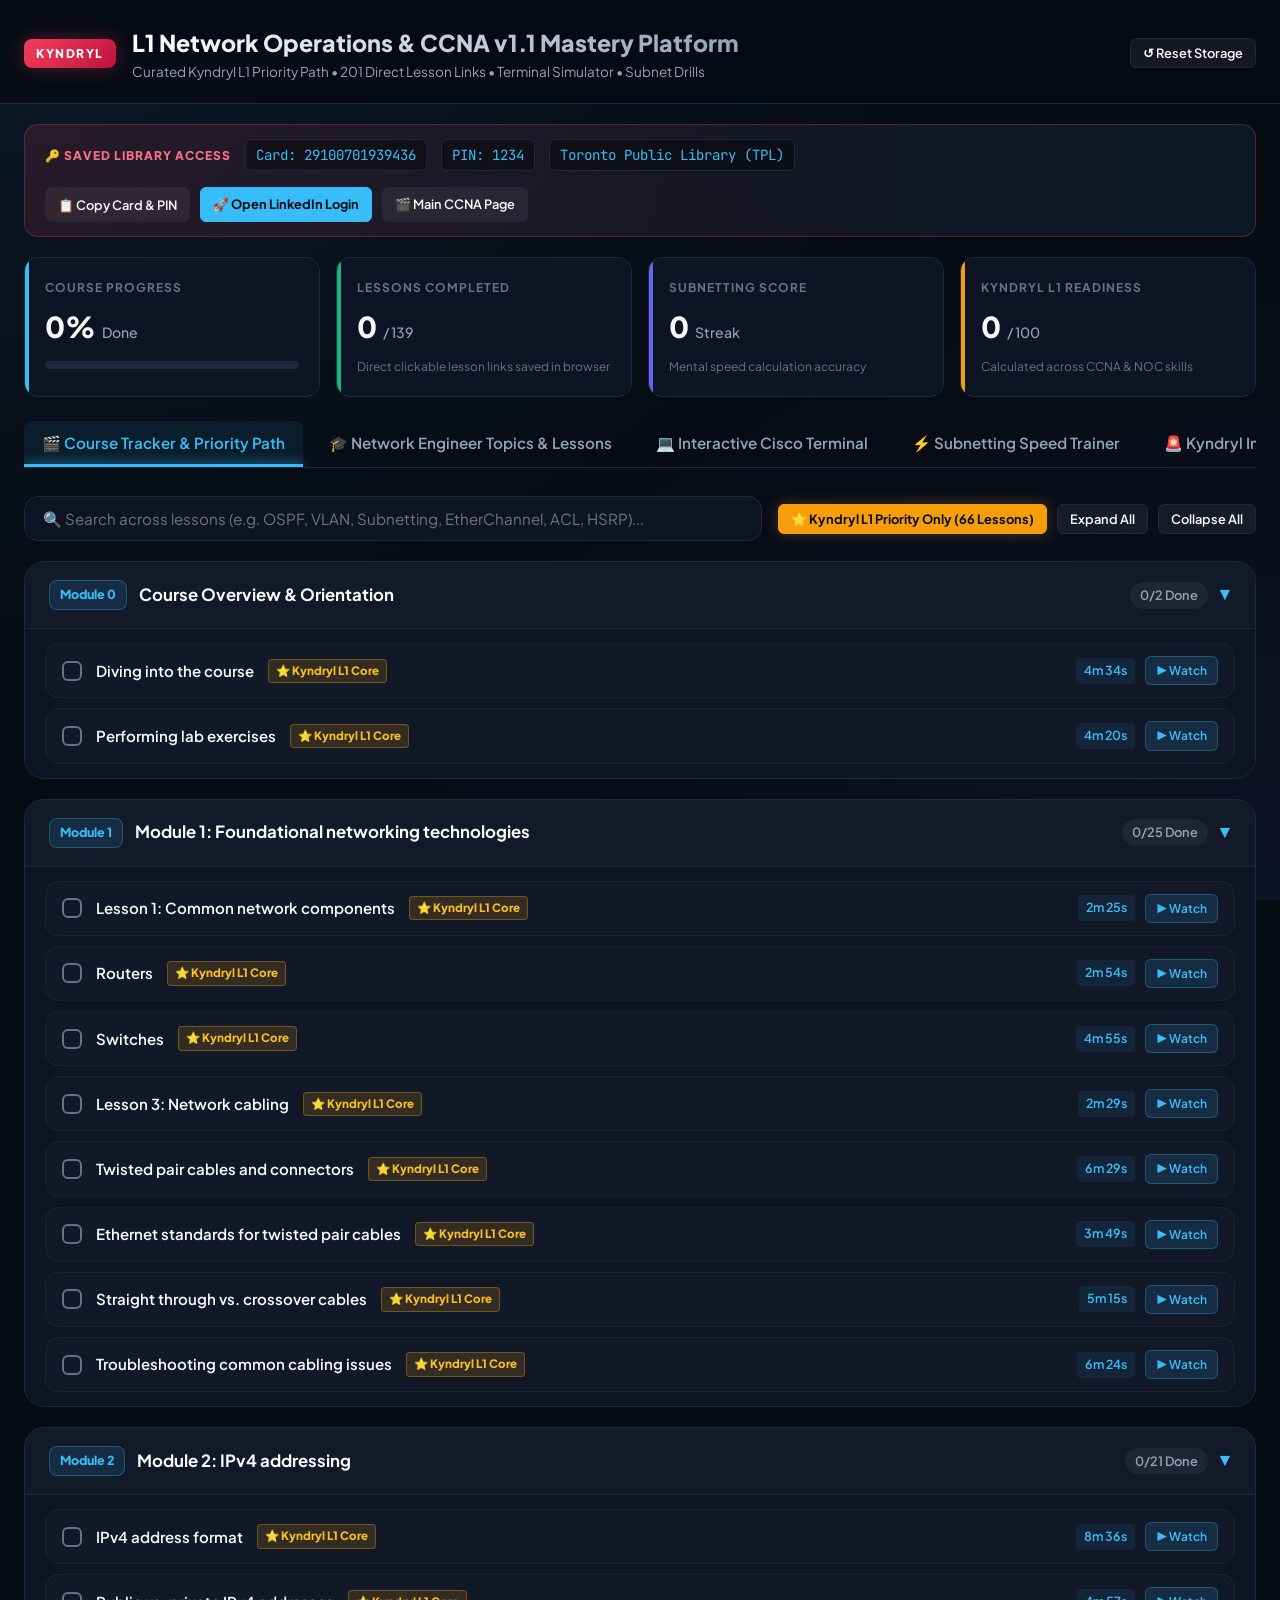
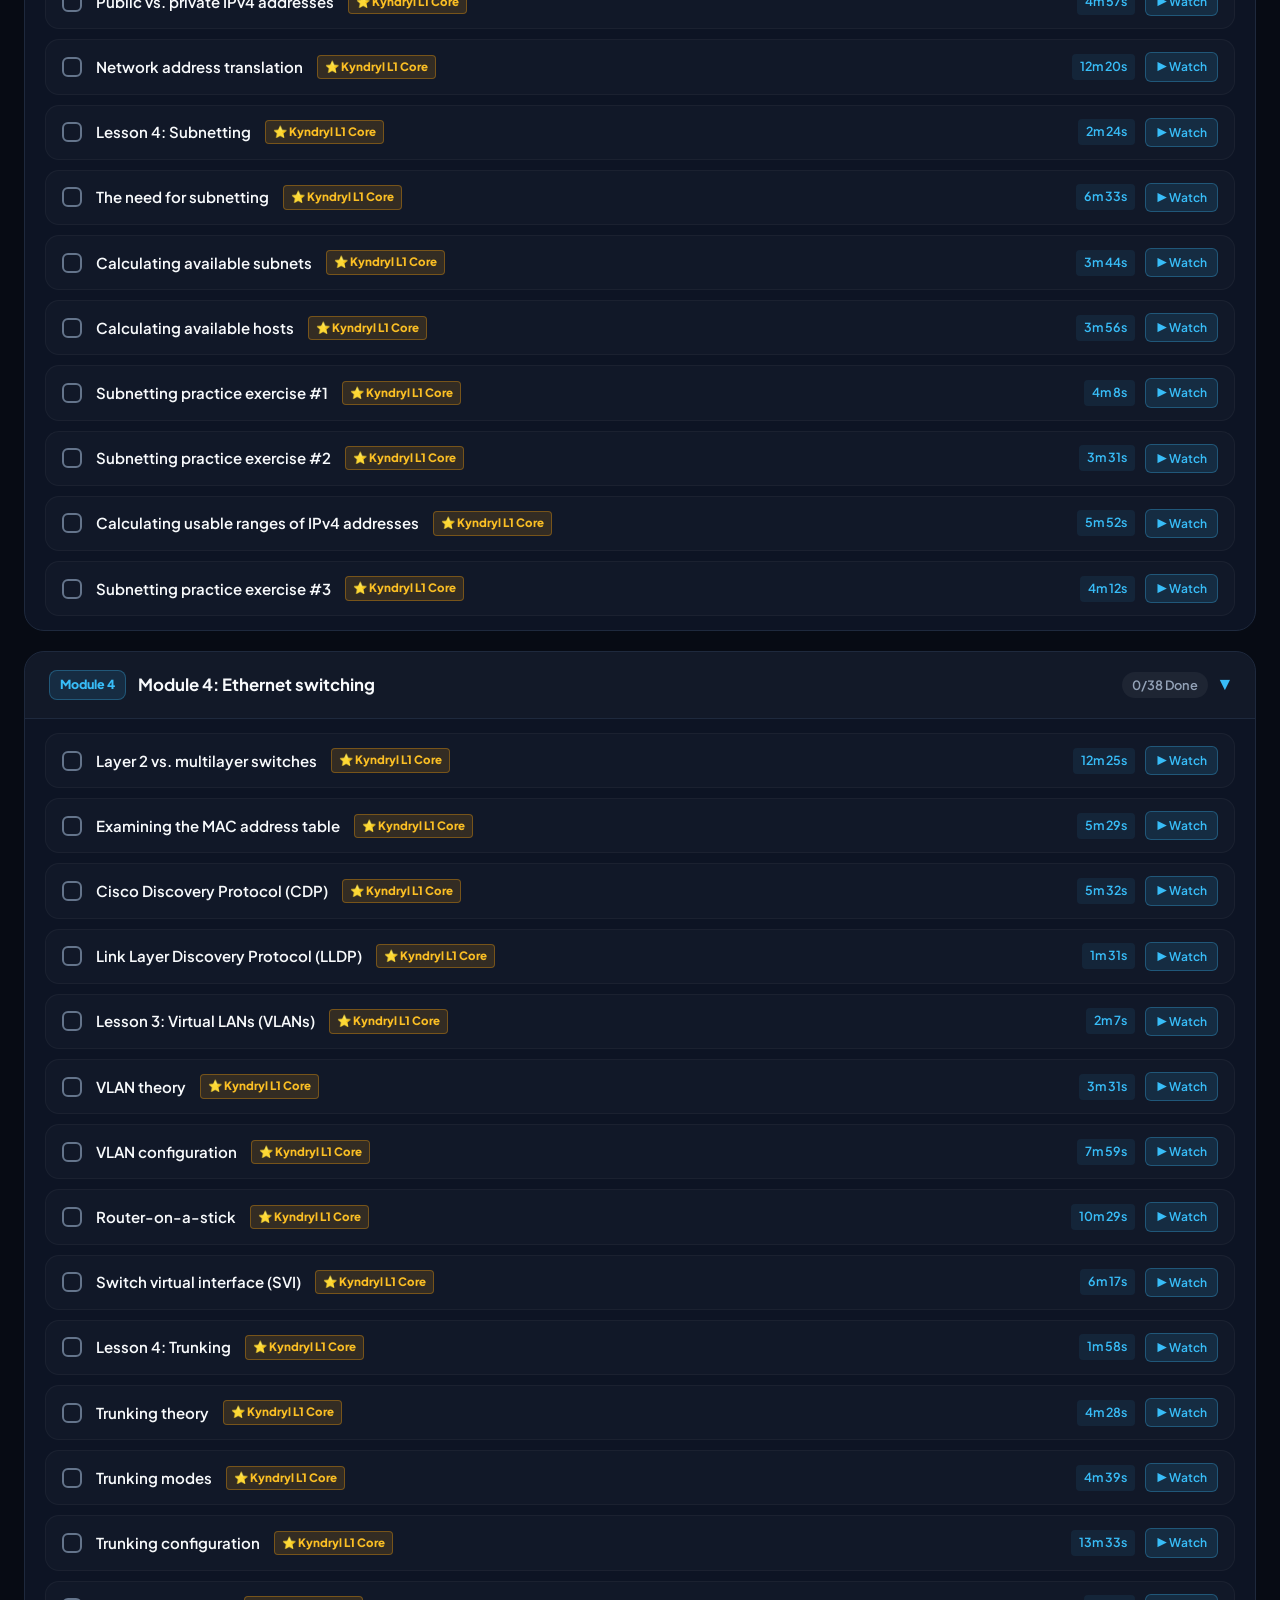
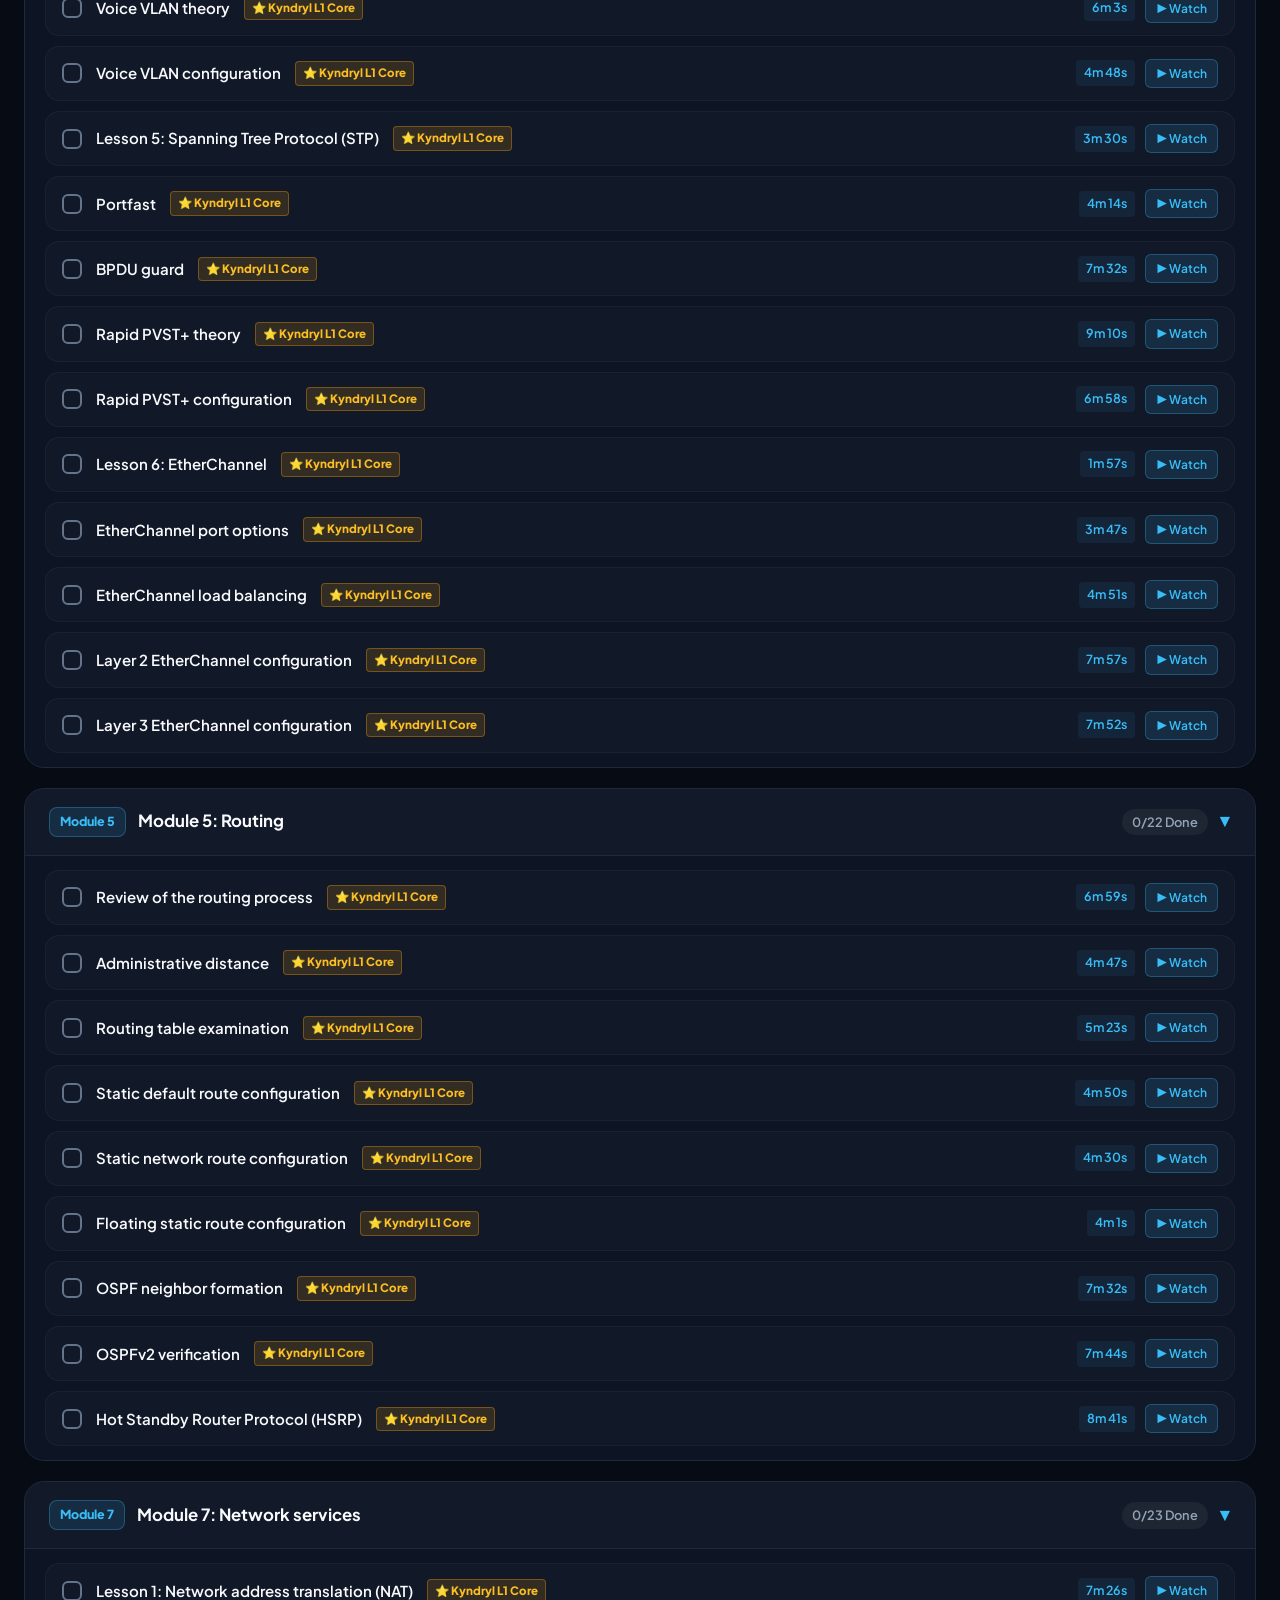
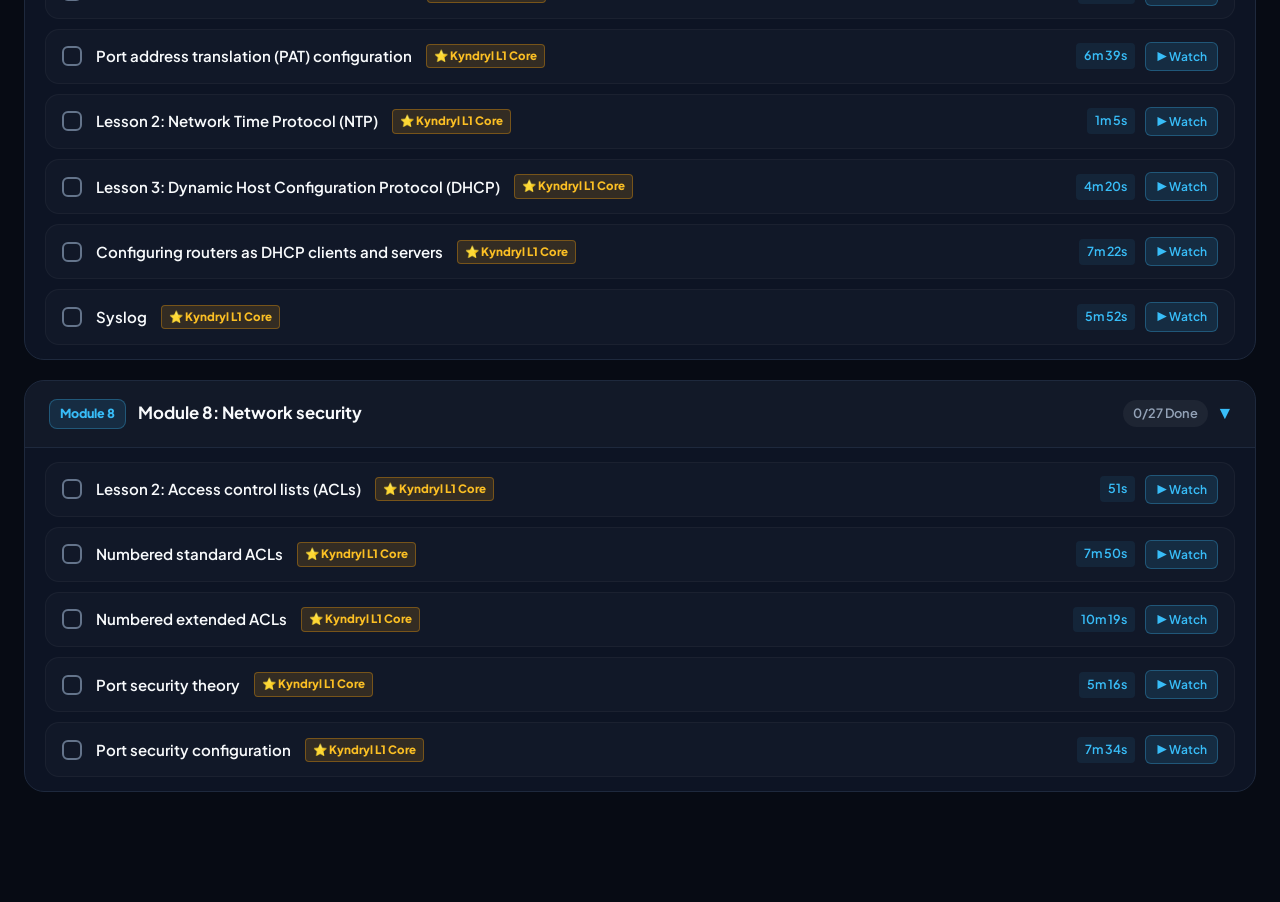
==== commit 7bf74a96: "Add dedicated Network Engineer Topics & Lessons tab (7 topics, 73 lessons) with interactive CLI jump" ====
--- a/index.html
+++ b/index.html
@@ -548,7 +548,178 @@
       white-space: nowrap;
     }
 
-    /* CLI SIMULATOR */
+    /* MULTI-DEVICE CLI SIMULATOR */
+    .device-selector-wrap {
+      margin-bottom: 20px;
+    }
+
+    .device-grid {
+      display: grid;
+      grid-template-columns: repeat(auto-fit, minmax(190px, 1fr));
+      gap: 12px;
+      margin-bottom: 16px;
+    }
+
+    .device-btn {
+      background: var(--bg-card);
+      border: 1px solid var(--border);
+      padding: 12px 14px;
+      border-radius: var(--radius-md);
+      cursor: pointer;
+      display: flex;
+      align-items: center;
+      gap: 12px;
+      transition: all 0.2s ease;
+      text-align: left;
+      font-family: inherit;
+      color: var(--text-main);
+      position: relative;
+      overflow: hidden;
+    }
+
+    .device-btn:hover {
+      border-color: var(--cyan);
+      background: var(--bg-card-hover);
+      transform: translateY(-2px);
+    }
+
+    .device-btn.active {
+      background: rgba(56, 189, 248, 0.12);
+      border-color: var(--cyan);
+      box-shadow: 0 0 16px var(--cyan-glow);
+    }
+
+    .device-btn.active::before {
+      content: '';
+      position: absolute;
+      top: 0;
+      left: 0;
+      width: 4px;
+      height: 100%;
+      background: var(--cyan);
+    }
+
+    .dev-icon {
+      font-size: 1.5rem;
+      flex-shrink: 0;
+    }
+
+    .dev-meta {
+      display: flex;
+      flex-direction: column;
+      gap: 2px;
+      overflow: hidden;
+    }
+
+    .dev-name {
+      font-size: 0.85rem;
+      font-weight: 800;
+      font-family: 'JetBrains Mono', monospace;
+      color: var(--text-main);
+      white-space: nowrap;
+      text-overflow: ellipsis;
+      overflow: hidden;
+    }
+
+    .device-btn.active .dev-name {
+      color: var(--cyan);
+    }
+
+    .dev-role {
+      font-size: 0.72rem;
+      color: var(--text-muted);
+      white-space: nowrap;
+      text-overflow: ellipsis;
+      overflow: hidden;
+    }
+
+    .dev-status {
+      display: inline-flex;
+      align-items: center;
+      gap: 5px;
+      font-size: 0.68rem;
+      font-weight: 700;
+      color: #34d399;
+      text-transform: uppercase;
+      letter-spacing: 0.5px;
+    }
+
+    .dev-status-dot {
+      width: 6px;
+      height: 6px;
+      border-radius: 50%;
+      background: #10b981;
+      box-shadow: 0 0 6px #10b981;
+    }
+
+    /* Interactive Topology Strip */
+    .topology-strip {
+      background: rgba(13, 20, 36, 0.85);
+      border: 1px solid var(--border);
+      border-radius: var(--radius-md);
+      padding: 12px 18px;
+      margin-bottom: 20px;
+      display: flex;
+      align-items: center;
+      gap: 8px;
+      overflow-x: auto;
+      font-family: 'JetBrains Mono', monospace;
+      font-size: 0.78rem;
+    }
+
+    .topo-label {
+      font-size: 0.72rem;
+      font-weight: 800;
+      color: var(--cyan);
+      text-transform: uppercase;
+      letter-spacing: 1px;
+      margin-right: 6px;
+      white-space: nowrap;
+    }
+
+    .topo-node {
+      padding: 6px 12px;
+      border-radius: 6px;
+      background: rgba(255, 255, 255, 0.04);
+      border: 1px solid var(--border);
+      cursor: pointer;
+      transition: all 0.2s;
+      white-space: nowrap;
+      display: flex;
+      align-items: center;
+      gap: 6px;
+      color: var(--text-muted);
+    }
+
+    .topo-node:hover {
+      border-color: var(--cyan);
+      color: white;
+    }
+
+    .topo-node.active {
+      background: rgba(56, 189, 248, 0.16);
+      border-color: var(--cyan);
+      color: var(--cyan);
+      font-weight: 700;
+      box-shadow: 0 0 12px var(--cyan-glow);
+    }
+
+    .topo-link {
+      color: var(--text-dim);
+      font-size: 0.82rem;
+      user-select: none;
+      display: inline-flex;
+      align-items: center;
+      gap: 4px;
+      white-space: nowrap;
+    }
+
+    .topo-link span {
+      font-size: 0.65rem;
+      color: #475569;
+    }
+
+    /* Terminal Window Styles */
     .terminal-window {
       background: #040711;
       border: 1px solid #1e293d;
@@ -575,6 +746,13 @@
     .dot.yellow { background: #f59e0b; }
     .dot.green { background: #10b981; }
 
+    .terminal-title-group {
+      display: flex;
+      align-items: center;
+      gap: 10px;
+      flex-wrap: wrap;
+    }
+
     .terminal-title {
       font-size: 0.85rem;
       font-weight: 700;
@@ -582,15 +760,26 @@
       font-family: 'JetBrains Mono', monospace;
     }
 
-    .terminal-presets { display: flex; gap: 8px; flex-wrap: wrap; }
+    .terminal-dev-badge {
+      font-size: 0.7rem;
+      font-weight: 700;
+      background: rgba(56, 189, 248, 0.15);
+      color: var(--cyan);
+      border: 1px solid rgba(56, 189, 248, 0.3);
+      padding: 2px 8px;
+      border-radius: 4px;
+      font-family: 'JetBrains Mono', monospace;
+    }
+
+    .terminal-presets { display: flex; gap: 6px; flex-wrap: wrap; }
 
     .terminal-body {
       padding: 20px;
-      min-height: 380px;
-      max-height: 520px;
+      min-height: 400px;
+      max-height: 540px;
       overflow-y: auto;
       font-family: 'JetBrains Mono', monospace;
-      font-size: 0.9rem;
+      font-size: 0.88rem;
       color: #38bdf8;
       line-height: 1.5;
     }
@@ -604,7 +793,7 @@
     .terminal-input-row {
       display: flex;
       align-items: center;
-      gap: 8px;
+      gap: 10px;
       background: rgba(255, 255, 255, 0.02);
       padding: 12px 20px;
       border-top: 1px solid #1e293d;
@@ -784,6 +973,310 @@
     }
 
     .qa-answer.open { display: block; }
+
+    /* NETWORK ENGINEER TOPICS & LESSONS TAB STYLING */
+    .engineer-header-card {
+      background: linear-gradient(135deg, rgba(13, 20, 36, 0.95), rgba(20, 29, 51, 0.85));
+      border: 1px solid rgba(56, 189, 248, 0.25);
+      border-radius: var(--radius-lg);
+      padding: 26px 30px;
+      margin-bottom: 24px;
+      box-shadow: 0 10px 30px rgba(0, 0, 0, 0.35);
+      position: relative;
+      overflow: hidden;
+    }
+    .engineer-header-card::before {
+      content: '';
+      position: absolute;
+      top: 0; left: 0; right: 0; height: 3px;
+      background: linear-gradient(90deg, #38bdf8, #6366f1, #10b981);
+    }
+    .engineer-header-top {
+      display: flex;
+      justify-content: space-between;
+      align-items: center;
+      gap: 20px;
+      flex-wrap: wrap;
+      margin-bottom: 18px;
+    }
+    .engineer-header-title h2 {
+      font-size: 1.45rem;
+      font-weight: 800;
+      color: #ffffff;
+      display: flex;
+      align-items: center;
+      gap: 12px;
+    }
+    .engineer-header-title p {
+      color: var(--text-muted);
+      font-size: 0.9rem;
+      margin-top: 4px;
+    }
+    .engineer-stats-strip {
+      display: grid;
+      grid-template-columns: repeat(auto-fit, minmax(150px, 1fr));
+      gap: 12px;
+      margin-top: 16px;
+      padding-top: 16px;
+      border-top: 1px solid rgba(255, 255, 255, 0.08);
+    }
+    .eng-stat-box {
+      background: rgba(0, 0, 0, 0.35);
+      border: 1px solid rgba(255, 255, 255, 0.06);
+      border-radius: var(--radius-sm);
+      padding: 10px 14px;
+      text-align: center;
+    }
+    .eng-stat-num {
+      font-family: 'JetBrains Mono', monospace;
+      font-size: 1.35rem;
+      font-weight: 800;
+      color: var(--cyan);
+    }
+    .eng-stat-label {
+      font-size: 0.72rem;
+      font-weight: 700;
+      color: var(--text-muted);
+      text-transform: uppercase;
+      letter-spacing: 0.5px;
+      margin-top: 2px;
+    }
+    .engineer-progress-wrap {
+      margin-top: 16px;
+    }
+    .eng-prog-meta {
+      display: flex;
+      justify-content: space-between;
+      font-size: 0.82rem;
+      font-weight: 700;
+      color: var(--text-muted);
+      margin-bottom: 6px;
+    }
+
+    /* SPRINT FILTER TABS */
+    .sprint-filters-wrap {
+      display: flex;
+      gap: 10px;
+      overflow-x: auto;
+      padding-bottom: 12px;
+      margin-bottom: 20px;
+      scrollbar-width: thin;
+    }
+    .sprint-chip {
+      background: var(--bg-card);
+      border: 1px solid var(--border);
+      color: var(--text-muted);
+      padding: 8px 16px;
+      border-radius: 99px;
+      font-size: 0.82rem;
+      font-weight: 700;
+      cursor: pointer;
+      white-space: nowrap;
+      transition: all 0.2s ease;
+      display: flex;
+      align-items: center;
+      gap: 8px;
+    }
+    .sprint-chip:hover {
+      border-color: var(--cyan);
+      color: var(--text-main);
+      background: var(--bg-card-hover);
+    }
+    .sprint-chip.active {
+      background: rgba(56, 189, 248, 0.14);
+      border-color: var(--cyan);
+      color: var(--cyan);
+      box-shadow: 0 0 14px var(--cyan-glow);
+    }
+
+    /* TOPIC CARD */
+    .eng-topic-card {
+      background: var(--bg-card);
+      border: 1px solid var(--border);
+      border-radius: var(--radius-lg);
+      margin-bottom: 22px;
+      overflow: hidden;
+      transition: border-color 0.25s, box-shadow 0.25s;
+    }
+    .eng-topic-card:hover {
+      border-color: rgba(56, 189, 248, 0.35);
+    }
+    .eng-topic-header {
+      padding: 20px 24px;
+      cursor: pointer;
+      display: flex;
+      justify-content: space-between;
+      align-items: center;
+      gap: 16px;
+      background: rgba(255, 255, 255, 0.015);
+      border-bottom: 1px solid transparent;
+      user-select: none;
+    }
+    .eng-topic-header.open {
+      border-bottom-color: var(--border);
+      background: rgba(56, 189, 248, 0.03);
+    }
+    .eng-topic-info {
+      display: flex;
+      align-items: center;
+      gap: 16px;
+      flex: 1;
+      min-width: 0;
+    }
+    .eng-topic-icon {
+      font-size: 1.8rem;
+      flex-shrink: 0;
+      background: rgba(0, 0, 0, 0.3);
+      width: 48px;
+      height: 48px;
+      display: flex;
+      align-items: center;
+      justify-content: center;
+      border-radius: var(--radius-sm);
+      border: 1px solid rgba(255, 255, 255, 0.06);
+    }
+    .eng-topic-meta {
+      flex: 1;
+      min-width: 0;
+    }
+    .eng-topic-badges {
+      display: flex;
+      align-items: center;
+      gap: 8px;
+      margin-bottom: 4px;
+      flex-wrap: wrap;
+    }
+    .badge-sprint {
+      background: rgba(99, 102, 241, 0.15);
+      color: #818cf8;
+      border: 1px solid rgba(99, 102, 241, 0.3);
+      padding: 2px 8px;
+      border-radius: 4px;
+      font-size: 0.72rem;
+      font-weight: 800;
+      text-transform: uppercase;
+      letter-spacing: 0.5px;
+    }
+    .badge-device-target {
+      background: rgba(16, 185, 129, 0.12);
+      color: #34d399;
+      border: 1px solid rgba(16, 185, 129, 0.3);
+      padding: 2px 8px;
+      border-radius: 4px;
+      font-size: 0.72rem;
+      font-weight: 700;
+    }
+    .eng-topic-title {
+      font-size: 1.05rem;
+      font-weight: 800;
+      color: #ffffff;
+      white-space: nowrap;
+      overflow: hidden;
+      text-overflow: ellipsis;
+    }
+    .eng-topic-actions-right {
+      display: flex;
+      align-items: center;
+      gap: 14px;
+      flex-shrink: 0;
+    }
+    .eng-topic-counter-pill {
+      font-family: 'JetBrains Mono', monospace;
+      font-size: 0.8rem;
+      font-weight: 700;
+      color: var(--cyan);
+      background: rgba(56, 189, 248, 0.1);
+      border: 1px solid rgba(56, 189, 248, 0.25);
+      padding: 4px 10px;
+      border-radius: 99px;
+    }
+    .eng-topic-arrow {
+      color: var(--text-muted);
+      font-size: 0.85rem;
+      transition: transform 0.2s;
+    }
+
+    /* TOPIC BODY */
+    .eng-topic-body {
+      padding: 22px 24px;
+      display: flex;
+      flex-direction: column;
+      gap: 18px;
+      background: rgba(0, 0, 0, 0.15);
+    }
+
+    /* NOC CALLOUT */
+    .eng-noc-callout {
+      background: rgba(56, 189, 248, 0.05);
+      border-left: 3px solid var(--cyan);
+      border-radius: 0 var(--radius-sm) var(--radius-sm) 0;
+      padding: 12px 16px;
+      font-size: 0.86rem;
+      color: #e2e8f0;
+      line-height: 1.5;
+    }
+    .eng-noc-callout strong {
+      color: var(--cyan);
+    }
+
+    /* COMMANDS SHOWCASE */
+    .eng-cmds-wrap {
+      background: rgba(0, 0, 0, 0.35);
+      border: 1px solid rgba(255, 255, 255, 0.06);
+      border-radius: var(--radius-sm);
+      padding: 16px;
+    }
+    .eng-cmds-header {
+      display: flex;
+      justify-content: space-between;
+      align-items: center;
+      margin-bottom: 12px;
+      flex-wrap: wrap;
+      gap: 10px;
+    }
+    .eng-cmds-header span {
+      font-size: 0.78rem;
+      font-weight: 800;
+      color: var(--emerald);
+      text-transform: uppercase;
+      letter-spacing: 0.8px;
+    }
+    .eng-cmds-grid {
+      display: grid;
+      grid-template-columns: repeat(auto-fit, minmax(300px, 1fr));
+      gap: 10px;
+    }
+    .eng-cmd-row {
+      display: flex;
+      justify-content: space-between;
+      align-items: center;
+      background: rgba(255, 255, 255, 0.02);
+      border: 1px solid rgba(255, 255, 255, 0.04);
+      border-radius: 6px;
+      padding: 8px 12px;
+      gap: 10px;
+    }
+    .eng-cmd-text {
+      font-family: 'JetBrains Mono', monospace;
+      font-size: 0.82rem;
+      color: #38bdf8;
+      overflow: hidden;
+      text-overflow: ellipsis;
+      white-space: nowrap;
+    }
+    .eng-cmd-desc {
+      font-size: 0.74rem;
+      color: var(--text-dim);
+      margin-top: 2px;
+    }
+
+    /* TOPIC LESSONS WRAPPER */
+    .eng-lessons-wrap {
+      display: flex;
+      flex-direction: column;
+      gap: 8px;
+    }
+
   </style>
 </head>
 <body>
@@ -850,6 +1343,7 @@
     <!-- Navigation Tabs -->
     <nav class="nav-tabs">
       <button class="tab-btn active" onclick="switchTab('trackerTab')">🎬 Course Tracker & Priority Path</button>
+      <button class="tab-btn" onclick="switchTab('engineerTab')">🎓 Network Engineer Topics & Lessons</button>
       <button class="tab-btn" onclick="switchTab('terminalTab')">💻 Interactive Cisco Terminal</button>
       <button class="tab-btn" onclick="switchTab('subnetTab')">⚡ Subnetting Speed Trainer</button>
       <button class="tab-btn" onclick="switchTab('warRoomTab')">🚨 Kyndryl Incident War Room</button>
@@ -873,8 +1367,174 @@
       </div>
     </div>
 
-    <!-- TAB 2: INTERACTIVE CISCO CLI TERMINAL SIMULATOR -->
+    <!-- TAB: NETWORK ENGINEER TOPICS & LESSONS (KYNDRYL L1/L2 NOC MASTER PATH) -->
+    <div id="engineerTab" class="tab-pane">
+      
+      <!-- Executive Overview Banner -->
+      <div class="engineer-header-card">
+        <div class="engineer-header-top">
+          <div class="engineer-header-title">
+            <h2><span>🎓</span> Kyndryl Network Engineer Core Curriculum</h2>
+            <p>7 Mission-Critical Topics • 73 High-Yield Lessons • Cisco IOS-XE CLI Diagnostic Sequences • Day-1 NOC Readiness</p>
+          </div>
+          <div style="display:flex; gap:10px; flex-wrap:wrap;">
+            <button class="btn-sm" onclick="expandAllEngineerTopics()">Expand All Topics</button>
+            <button class="btn-sm" onclick="collapseAllEngineerTopics()">Collapse All</button>
+          </div>
+        </div>
+
+        <div class="engineer-stats-strip">
+          <div class="eng-stat-box">
+            <div class="eng-stat-num" id="engStatTopics">7 / 7</div>
+            <div class="eng-stat-label">Core Topics</div>
+          </div>
+          <div class="eng-stat-box">
+            <div class="eng-stat-num" id="engStatLessonsDone">0 / 73</div>
+            <div class="eng-stat-label">Lessons Done</div>
+          </div>
+          <div class="eng-stat-box">
+            <div class="eng-stat-num" id="engStatPct">0%</div>
+            <div class="eng-stat-label">Role Track Progress</div>
+          </div>
+          <div class="eng-stat-box">
+            <div class="eng-stat-num">6</div>
+            <div class="eng-stat-label">Simulated Devices</div>
+          </div>
+          <div class="eng-stat-box">
+            <div class="eng-stat-num">100%</div>
+            <div class="eng-stat-label">NOC Aligned</div>
+          </div>
+        </div>
+
+        <div class="engineer-progress-wrap">
+          <div class="eng-prog-meta">
+            <span>Overall Network Engineer Curriculum Completion</span>
+            <span id="engProgressLabel">0% Done (0 of 73 Lessons)</span>
+          </div>
+          <div class="progress-bar-container">
+            <div class="progress-bar-fill" id="engProgressBar" style="width: 0%;"></div>
+          </div>
+        </div>
+      </div>
+
+      <!-- Sprint / Domain Filter Chips & Search -->
+      <div class="tracker-toolbar" style="margin-bottom: 18px;">
+        <input type="text" id="engSearchInput" class="search-input" placeholder="🔍 Filter lessons across Network Engineer topics (e.g. VLAN, OSPF, HSRP, BPDU, ACL, NAT)..." oninput="filterEngineerTopicsUI()">
+      </div>
+
+      <div class="sprint-filters-wrap" id="sprintFilterWrap">
+        <button class="sprint-chip active" onclick="setSprintFilter('all')">🌟 All 7 Topics (73 Lessons)</button>
+        <button class="sprint-chip" onclick="setSprintFilter('week-1')">🔌 Week 1: LAN Switching & Layer 2 (18 Lessons)</button>
+        <button class="sprint-chip" onclick="setSprintFilter('week-2')">⚡ Week 2: Subnetting & Routing (16 Lessons)</button>
+        <button class="sprint-chip" onclick="setSprintFilter('week-3')">🌐 Week 3: OSPF & IP Services (17 Lessons)</button>
+        <button class="sprint-chip" onclick="setSprintFilter('week-4')">🛡️ Week 4: Security & NOC Operations (15 Lessons)</button>
+        <button class="sprint-chip" onclick="setSprintFilter('week-modern')">🤖 Modern: Automation & Cloud (7 Lessons)</button>
+      </div>
+
+      <!-- Container where JavaScript renders the 7 Topics -->
+      <div id="engineerTopicsContainer">
+        <!-- Rendered dynamically by JavaScript -->
+      </div>
+    </div>
+
+
+    <!-- TAB 2: INTERACTIVE MULTI-DEVICE CISCO CLI TERMINAL SIMULATOR -->
     <div id="terminalTab" class="tab-pane">
+      
+      <!-- Multi-Device Selection Bar -->
+      <div class="device-selector-wrap">
+        <div style="display:flex; justify-content:space-between; align-items:center; margin-bottom:12px; flex-wrap:wrap; gap:10px;">
+          <div>
+            <h3 style="font-size:1.15rem; font-weight:800; color:white; display:flex; align-items:center; gap:8px;">
+              <span>🌐</span> Multi-Device Enterprise Network Simulation
+            </h3>
+            <p style="font-size:0.85rem; color:var(--text-muted);">
+              Interactive console across Core Switches, Access Switches, Routers, Firewalls, Wireless Controllers, and Host PCs with real CLI responses.
+            </p>
+          </div>
+          <span style="font-size:0.75rem; background:rgba(16,185,129,0.12); color:#34d399; border:1px solid rgba(16,185,129,0.3); padding:4px 10px; border-radius:99px; font-weight:700;">
+            ● 6 NODES ONLINE
+          </span>
+        </div>
+
+        <div class="device-grid" id="deviceGrid">
+          <button class="device-btn active" id="devBtn-core-sw" onclick="switchDevice('core-sw')">
+            <span class="dev-icon">🔀</span>
+            <div class="dev-meta">
+              <span class="dev-name">KYNDRYL-CORE-SW01</span>
+              <span class="dev-role">Catalyst 9300 (L3 Core/Dist)</span>
+              <span class="dev-status"><span class="dev-status-dot"></span>10.10.1.2</span>
+            </div>
+          </button>
+
+          <button class="device-btn" id="devBtn-acc-sw" onclick="switchDevice('acc-sw')">
+            <span class="dev-icon">🔌</span>
+            <div class="dev-meta">
+              <span class="dev-name">KYNDRYL-ACC-SW02</span>
+              <span class="dev-role">Catalyst 9200 (L2 Floor-3)</span>
+              <span class="dev-status"><span class="dev-status-dot"></span>10.10.99.2</span>
+            </div>
+          </button>
+
+          <button class="device-btn" id="devBtn-edge-rtr" onclick="switchDevice('edge-rtr')">
+            <span class="dev-icon">🌐</span>
+            <div class="dev-meta">
+              <span class="dev-name">KYNDRYL-EDGE-RTR01</span>
+              <span class="dev-role">Cisco ISR 4451 (WAN/BGP)</span>
+              <span class="dev-status"><span class="dev-status-dot"></span>10.10.1.1</span>
+            </div>
+          </button>
+
+          <button class="device-btn" id="devBtn-fw" onclick="switchDevice('fw')">
+            <span class="dev-icon">🛡️</span>
+            <div class="dev-meta">
+              <span class="dev-name">KYNDRYL-FW01</span>
+              <span class="dev-role">Cisco ASA 5516 (Perimeter)</span>
+              <span class="dev-status"><span class="dev-status-dot"></span>198.51.100.1</span>
+            </div>
+          </button>
+
+          <button class="device-btn" id="devBtn-wlc" onclick="switchDevice('wlc')">
+            <span class="dev-icon">📶</span>
+            <div class="dev-meta">
+              <span class="dev-name">KYNDRYL-WLC01</span>
+              <span class="dev-role">Catalyst 9800-CL (Wi-Fi)</span>
+              <span class="dev-status"><span class="dev-status-dot"></span>10.10.50.10</span>
+            </div>
+          </button>
+
+          <button class="device-btn" id="devBtn-host-pc" onclick="switchDevice('host-pc')">
+            <span class="dev-icon">💻</span>
+            <div class="dev-meta">
+              <span class="dev-name">NOC-ADMIN-PC</span>
+              <span class="dev-role">Admin Host (Win11 / PS)</span>
+              <span class="dev-status"><span class="dev-status-dot"></span>10.10.10.85</span>
+            </div>
+          </button>
+        </div>
+
+        <!-- Interactive End-to-End Topology Map -->
+        <div class="topology-strip">
+          <span class="topo-label">Data Path:</span>
+          <div class="topo-node" id="topoNode-host-pc" onclick="switchDevice('host-pc')">💻 NOC-PC (10.10.10.85)</div>
+          <div class="topo-link">──<span>[Access]</span>──▶</div>
+          <div class="topo-node" id="topoNode-acc-sw" onclick="switchDevice('acc-sw')">🔌 ACC-SW02 (Floor 3)</div>
+          <div class="topo-link">──<span>[802.1Q Trunk]</span>──▶</div>
+          <div class="topo-node active" id="topoNode-core-sw" onclick="switchDevice('core-sw')">🔀 CORE-SW01 (L3 Core)</div>
+          <div class="topo-link">──<span>[OSPF Area 0]</span>──▶</div>
+          <div class="topo-node" id="topoNode-edge-rtr" onclick="switchDevice('edge-rtr')">🌐 EDGE-RTR01 (WAN)</div>
+          <div class="topo-link">──<span>[Inside/Out]</span>──▶</div>
+          <div class="topo-node" id="topoNode-fw" onclick="switchDevice('fw')">🛡️ FW01 (ASA)</div>
+          <div class="topo-link">──▶</div>
+          <span style="color:#38bdf8; font-weight:700;">☁️ Cloud/Internet</span>
+          <div style="margin-left:auto; display:flex; align-items:center; gap:6px;">
+            <div class="topo-link"><span>[CAPWAP]</span>◀──</div>
+            <div class="topo-node" id="topoNode-wlc" onclick="switchDevice('wlc')">📶 WLC01 (9800 Wi-Fi)</div>
+          </div>
+        </div>
+      </div>
+
+      <!-- Live Terminal Window -->
       <div class="terminal-window">
         <div class="terminal-bar">
           <div class="terminal-dots">
@@ -882,26 +1542,20 @@
             <span class="dot yellow"></span>
             <span class="dot green"></span>
           </div>
-          <div class="terminal-title">KYNDRYL-CORE-SW01# (Cisco Catalyst 9300 IOS-XE 17.9)</div>
-          <div class="terminal-presets">
-            <button class="btn-sm" onclick="runPreset('show ip interface brief')">show ip int br</button>
-            <button class="btn-sm" onclick="runPreset('show vlan brief')">show vlan br</button>
-            <button class="btn-sm" onclick="runPreset('show interfaces trunk')">show int trunk</button>
-            <button class="btn-sm" onclick="runPreset('show ip ospf neighbor')">show ip ospf neigh</button>
-            <button class="btn-sm" onclick="runPreset('show interface status err-disabled')">show errdisabled</button>
-            <button class="btn-sm" onclick="runPreset('clear')">Clear</button>
+          <div class="terminal-title-group">
+            <div class="terminal-title" id="terminalTitle">KYNDRYL-CORE-SW01# (Cisco Catalyst 9300 IOS-XE 17.9.4a)</div>
+            <span class="terminal-dev-badge" id="terminalBadge">Active Node: CORE-SW01</span>
+          </div>
+          <div class="terminal-presets" id="terminalPresets">
+            <!-- Rendered dynamically for active device -->
           </div>
         </div>
         <div class="terminal-body" id="termBody">
-          <div class="terminal-output">Kyndryl Global Managed Network Infrastructure - Node: KYNDRYL-CORE-SW01
-Cisco IOS XE Software, Version 17.09.04a [Amsterdam]
-Type 'help' to see available commands or click the quick presets above.
-================================================================================
-</div>
+          <!-- Terminal session stream -->
         </div>
         <div class="terminal-input-row">
-          <span class="terminal-prompt">KYNDRYL-CORE-SW01#</span>
-          <input type="text" id="termInput" class="terminal-input" placeholder="Type a Cisco command (e.g. show ip int br, show ip route, show standby brief)..." onkeydown="handleTerminalKey(event)">
+          <span class="terminal-prompt" id="terminalPrompt">KYNDRYL-CORE-SW01#</span>
+          <input type="text" id="termInput" class="terminal-input" placeholder="Type a command (or click presets above)..." onkeydown="handleTerminalKey(event)">
           <button class="btn-sm primary" onclick="executeCurrentInput()">Run</button>
         </div>
       </div>
@@ -1052,67 +1706,90 @@
 
     let priorityOnlyFilter = true; // Default to Kyndryl Priority track
 
-    // Cisco CLI Terminal Outputs Database
-    const terminalDatabase = {
-      "help": `Available commands:
-  show ip interface brief       - Display IP and interface status
-  show vlan brief               - Display active VLANs and assigned ports
-  show interfaces trunk         - Display active 802.1Q trunk links
-  show mac address-table        - Display dynamically learned MAC addresses
-  show spanning-tree            - Display STP topology and port roles
-  show ip route                 - Display router forwarding table
-  show ip ospf neighbor         - Display dynamic OSPF neighbor adjacencies
-  show standby brief            - Display HSRP gateway redundancy state
-  show interface status err-disabled - Display ports shutdown by security/STP
-  show tech-support             - Dump standard Kyndryl escalation logs
+    // Multi-Device Terminal Simulation Database
+    const deviceConfigs = {
+      "core-sw": {
+        name: "KYNDRYL-CORE-SW01",
+        title: "KYNDRYL-CORE-SW01# (Cisco Catalyst 9300-24T IOS-XE 17.09.04a)",
+        badge: "Layer 3 Distribution & Core Gateway",
+        prompt: "KYNDRYL-CORE-SW01#",
+        promptColor: "#10b981",
+        banner: `Kyndryl Global Managed Network Infrastructure - Node: KYNDRYL-CORE-SW01
+Cisco IOS XE Software, Version 17.09.04a [Amsterdam] - Catalyst 9300-24T
+IP Address: 10.10.1.2/24 (Uplink), 10.10.10.1/24 (VLAN 10 Default Gateway)
+Type 'help' to see valid commands or click the quick presets above.
+================================================================================`,
+        presets: [
+          { label: "show ip int br", cmd: "show ip interface brief" },
+          { label: "show vlan br", cmd: "show vlan brief" },
+          { label: "show int trunk", cmd: "show interfaces trunk" },
+          { label: "show spanning-tree", cmd: "show spanning-tree" },
+          { label: "show standby br", cmd: "show standby brief" },
+          { label: "show ip route", cmd: "show ip route" },
+          { label: "show errdisabled", cmd: "show interface status err-disabled" },
+          { label: "Clear", cmd: "clear" }
+        ],
+        commands: {
+          "help": `Available commands on KYNDRYL-CORE-SW01:
+  show ip interface brief       - Display IP addresses and status on all ports & SVIs
+  show vlan brief               - Display active VLANs and assigned physical ports
+  show interfaces trunk         - Display active 802.1Q trunk links, allowed VLANs
+  show mac address-table        - Display dynamically learned Layer 2 MAC addresses
+  show spanning-tree            - Display STP RSTP topology, root bridge, port roles
+  show standby brief            - Display HSRP First Hop Redundancy gateway state
+  show ip route                 - Display core Layer 3 routing table
+  show ip ospf neighbor         - Display OSPF neighbor adjacencies with Edge Router
+  show etherchannel summary     - Display bundled port-channels and member ports
+  show interface status err-disabled - Display ports shutdown by STP or port security
+  show cdp neighbors            - Display directly connected Cisco neighbors
+  show version                  - Display IOS-XE version and uptime
+  show logging                  - Display syslog buffer and interface flap alerts
+  show tech-support             - Dump standard Kyndryl escalation diagnostic logs
+  ping 10.10.1.1                - Test ICMP reachability to Edge Router
+  traceroute 10.50.0.1          - Trace route to wireless gateway
   clear                         - Clear terminal window`,
 
-      "show ip interface brief": `Interface              IP-Address      OK? Method Status                Protocol
+          "show ip interface brief": `Interface              IP-Address      OK? Method Status                Protocol
 GigabitEthernet1/0/1   unassigned      YES unset  up                    up      
 GigabitEthernet1/0/2   unassigned      YES unset  up                    up      
 GigabitEthernet1/0/3   unassigned      YES unset  down                  down    
 GigabitEthernet1/0/4   unassigned      YES unset  down                  down    
+GigabitEthernet1/0/23  unassigned      YES unset  up                    up      
 GigabitEthernet1/0/24  10.10.1.2       YES manual up                    up      
 TenGigabitEthernet1/1/1 unassigned     YES unset  up                    up      
+TenGigabitEthernet1/1/2 unassigned     YES unset  up                    up      
 Vlan1                  unassigned      YES unset  administratively down down    
 Vlan10                 10.10.10.1      YES manual up                    up      
 Vlan20                 10.10.20.1      YES manual up                    up      
+Vlan30                 10.10.30.1      YES manual up                    up      
+Vlan50                 10.10.50.1      YES manual up                    up      
 Vlan99                 10.10.99.1      YES manual up                    up      `,
 
-      "show vlan brief": `VLAN Name                             Status    Ports
+          "show vlan brief": `VLAN Name                             Status    Ports
 ---- -------------------------------- --------- -------------------------------
 1    default                          active    Gi1/0/5, Gi1/0/6, Gi1/0/7
 10   DATA_USERS                       active    Gi1/0/8, Gi1/0/9, Gi1/0/10
 20   VOICE_PHONES                     active    Gi1/0/11, Gi1/0/12, Gi1/0/13
 30   SERVERS_DC                       active    Gi1/0/14, Gi1/0/15
-99   MANAGEMENT                       active    Gi1/0/24
-1002 fddi-default                     act/unsup 
-1003 token-ring-default               act/unsup `,
-
-      "show interfaces trunk": `Port        Mode             Encapsulation  Status        Native vlan
+50   WIRELESS_USERS                   active    Gi1/0/16, Gi1/0/17
+99   MANAGEMENT                       active    Gi1/0/24`,
+
+          "show interfaces trunk": `Port        Mode             Encapsulation  Status        Native vlan
 Te1/1/1     on               802.1q         trunking      99
 Te1/1/2     on               802.1q         trunking      99
+Gi1/0/23    on               802.1q         trunking      99
 
 Port        Vlans allowed on trunk
 Te1/1/1     1-4094
 Te1/1/2     1-4094
+Gi1/0/23    10,20,30,50,99
 
 Port        Vlans in spanning tree forwarding state and not pruned
-Te1/1/1     1,10,20,30,99
-Te1/1/2     1,10,20,30,99`,
-
-      "show mac address-table": `          Mac Address Table
--------------------------------------------
-Vlan    Mac Address       Type        Ports
-----    -----------       --------    -----
-  10    0050.56a1.2b3c    DYNAMIC     Gi1/0/8
-  10    0050.56a1.9f12    DYNAMIC     Gi1/0/9
-  20    0004.f211.bb44    DYNAMIC     Gi1/0/11
-  30    d46d.50e1.77aa    DYNAMIC     Gi1/0/14
-  99    0000.0c07.ac01    DYNAMIC     Te1/1/1
-Total Mac Addresses for this criterion: 5`,
-
-      "show spanning-tree": `VLAN0010
+Te1/1/1     1,10,20,30,50,99
+Te1/1/2     1,10,20,30,50,99
+Gi1/0/23    10,20,99`,
+
+          "show spanning-tree": `VLAN0010
   Spanning tree enabled protocol rstp
   Root ID    Priority    24586
              Address     0019.06e7.6480
@@ -1128,84 +1805,1128 @@
 ------------------- ---- --- --------- -------- --------------------------------
 Te1/1/1             Root FWD 4         128.53   P2p 
 Te1/1/2             Altn BLK 4         128.54   P2p 
-Gi1/0/8             Desg FWD 19        128.8    P2p Edge `,
-
-      "show ip route": `Gateway of last resort is 10.10.1.1 to network 0.0.0.0
+Gi1/0/23            Desg FWD 19        128.23   P2p `,
+
+          "show standby brief": `Interface   Grp  Pri P State   Active          Standby         Virtual IP
+Vl10        10   110 P Active  local           10.10.10.2      10.10.10.254
+Vl20        20   90    Standby 10.10.20.2      local           10.10.20.254
+Vl50        50   110 P Active  local           10.10.50.2      10.10.50.254`,
+
+          "show ip route": `Gateway of last resort is 10.10.1.1 to network 0.0.0.0
 
 S*    0.0.0.0/0 [1/0] via 10.10.1.1, GigabitEthernet1/0/24
 C     10.10.10.0/24 is directly connected, Vlan10
 L     10.10.10.1/32 is directly connected, Vlan10
 C     10.10.20.0/24 is directly connected, Vlan20
 L     10.10.20.1/32 is directly connected, Vlan20
-O     10.50.0.0/16 [110/11] via 10.10.1.1, 04:12:33, GigabitEthernet1/0/24
-O     192.168.100.0/24 [110/20] via 10.10.1.1, 04:12:33, GigabitEthernet1/0/24`,
-
-      "show ip ospf neighbor": `Neighbor ID     Pri   State           Dead Time   Address         Interface
-192.168.1.1       1   FULL/BDR        00:00:36    10.10.1.1       GigabitEthernet1/0/24
-192.168.1.2       1   FULL/DR         00:00:33    10.10.1.3       GigabitEthernet1/0/24`,
-
-      "show standby brief": `Interface   Grp  Pri P State   Active          Standby         Virtual IP
-Vl10        10   110 P Active  local           10.10.10.2      10.10.10.254
-Vl20        20   90    Standby 10.10.20.2      local           10.10.20.254`,
-
-      "show interface status err-disabled": `Port      Name               Status       Reason               Err-disabled Vlans
+C     10.10.30.0/24 is directly connected, Vlan30
+L     10.10.30.1/32 is directly connected, Vlan30
+C     10.10.50.0/24 is directly connected, Vlan50
+O     172.16.0.0/16 [110/11] via 10.10.1.1, 05:22:18, GigabitEthernet1/0/24
+O     192.168.100.0/24 [110/20] via 10.10.1.1, 05:22:18, GigabitEthernet1/0/24`,
+
+          "show ip ospf neighbor": `Neighbor ID     Pri   State           Dead Time   Address         Interface
+198.51.100.2      1   FULL/BDR        00:00:36    10.10.1.1       GigabitEthernet1/0/24`,
+
+          "show mac address-table": `          Mac Address Table
+-------------------------------------------
+Vlan    Mac Address       Type        Ports
+----    -----------       --------    -----
+  10    0050.56a1.2b3c    DYNAMIC     Gi1/0/23
+  10    0050.56a1.9f12    DYNAMIC     Gi1/0/23
+  20    0004.f211.bb44    DYNAMIC     Gi1/0/23
+  30    d46d.50e1.77aa    DYNAMIC     Gi1/0/14
+  99    0000.0c07.ac01    DYNAMIC     Te1/1/1
+Total Mac Addresses for this criterion: 5`,
+
+          "show etherchannel summary": `Group  Port-channel  Protocol    Ports
+------+-------------+-----------+-----------------------------------------------
+1      Po1(SU)         LACP      Te1/1/1(P)    Te1/1/2(P)`,
+
+          "show interface status err-disabled": `Port      Name               Status       Reason               Err-disabled Vlans
 Gi1/0/14  CONF_ROOM_JACK     err-disabled psecure-violation
 Gi1/0/22  FLOOR_3_DROP       err-disabled bpduguard`,
 
-      "show tech-support": `------------------ show version ------------------
+          "show cdp neighbors": `Capability Codes: R - Router, T - Trans Bridge, B - Source Route Bridge
+                  S - Switch, H - Host, I - IGMP, r - Repeater, P - Phone
+
+Device ID        Local Intrfce     Holdtme    Capability  Platform  Port ID
+KYNDRYL-EDGE-RTR01 Gi 1/0/24       162        R B         ISR4451   Gi 0/0/2
+KYNDRYL-ACC-SW02   Gi 1/0/23       148        S I         C9200L    Gi 1/0/23`,
+
+          "show version": `Cisco IOS XE Software, Version 17.09.04a [Amsterdam]
+cisco C9300-24T (X86) processor with 1813437K/6147K bytes of memory.
+Processor board ID FOC2419L1AB
+Switch Ports Model              SW Version        SW Image              Mode   
+*    1 28    C9300-24T          17.09.04a         CAT9K_IOSXE           INSTALL
+Configuration register is 0x102`,
+
+          "show logging": `Syslog logging: enabled (0 messages dropped, 3 flushes, 0 overruns)
+    Console logging: level debugging, 1823 messages logged
+*Oct 13 18:22:10.412: %LINK-3-UPDOWN: Interface GigabitEthernet1/0/24, changed state to up
+*Oct 13 18:22:11.413: %LINEPROTO-5-UPDOWN: Line protocol on Interface GigabitEthernet1/0/24, changed state to up
+*Oct 13 18:22:15.981: %OSPF-5-ADJCHG: Process 1, Nbr 198.51.100.2 on GigabitEthernet1/0/24 from LOADING to FULL, Loading Done`,
+
+          "show tech-support": `------------------ show version ------------------
 Cisco IOS XE Software, Version 17.09.04a
 System image file is "bootflash:packages.conf"
 cisco C9300-24T (X86) processor with 1813437K/6147K bytes of memory.
 Uptime for this switch is 18 weeks, 4 days, 12 hours, 14 minutes.
 Configuration register is 0x102
-[LOG BUFFER ATTACHED FOR KYNDRYL L2/L3 ESCALATION TICKET]`
+[LOG BUFFER ATTACHED FOR KYNDRYL L2/L3 ESCALATION TICKET]`,
+
+          "ping 10.10.1.1": `Type escape sequence to abort.
+Sending 5, 100-byte ICMP Echos to 10.10.1.1, timeout is 2 seconds:
+!!!!!
+Success rate is 100 percent (5/5), round-trip min/avg/max = 1/2/4 ms`,
+
+          "traceroute 10.50.0.1": `Type escape sequence to abort.
+Tracing the route to 10.50.0.1
+VRF info: (default VRF)
+  1 10.10.1.1 1 msec 1 msec 2 msec
+  2 10.50.0.1 2 msec 2 msec 3 msec`
+        }
+      },
+
+      "acc-sw": {
+        name: "KYNDRYL-ACC-SW02",
+        title: "KYNDRYL-ACC-SW02# (Cisco Catalyst 9200L-48P-4G IOS-XE 17.09.03)",
+        badge: "Floor 3 Access Switch / PoE+ & 802.1X",
+        prompt: "KYNDRYL-ACC-SW02#",
+        promptColor: "#38bdf8",
+        banner: `Kyndryl Global Managed Network Infrastructure - Node: KYNDRYL-ACC-SW02
+Cisco IOS XE Software, Version 17.09.03 [Amsterdam] - Catalyst 9200L-48P-4G
+Management IP: 10.10.99.2/24 (VLAN 99), Uplink: Gi1/0/23 -> CORE-SW01
+Type 'help' to see valid commands or click the quick presets above.
+================================================================================`,
+        presets: [
+          { label: "show int status", cmd: "show interfaces status" },
+          { label: "show port-sec", cmd: "show port-security interface gi1/0/14" },
+          { label: "show power inline", cmd: "show power inline" },
+          { label: "show vlan br", cmd: "show vlan brief" },
+          { label: "show errdisabled", cmd: "show interface status err-disabled" },
+          { label: "show cdp neighbors", cmd: "show cdp neighbors" },
+          { label: "Clear", cmd: "clear" }
+        ],
+        commands: {
+          "help": `Available commands on KYNDRYL-ACC-SW02:
+  show interfaces status        - Display connected state, VLAN, duplex, speed of ports
+  show port-security interface <id> - Check port security violations & shutdown state
+  show port-security address    - Display secure sticky MAC address table
+  show power inline             - Display PoE budget and power draw (IP Phones & APs)
+  show vlan brief               - Display active VLANs on access switch
+  show ip interface brief       - Display management SVI and port states
+  show interface status err-disabled - Check errdisabled ports (e.g. psecure-violation)
+  show spanning-tree vlan 10    - Display STP port state (Root, Designated, Edge)
+  show mac address-table        - Display learned MAC addresses from desk drops
+  show ip dhcp snooping binding - Display DHCP snooping table (IP-to-MAC leases)
+  show cdp neighbors            - Display connected Core Switch, IP Phones, APs
+  show version                  - Display Catalyst 9200 switch model and software
+  ping 10.10.99.1               - Test reachability to Core Switch SVI gateway
+  clear                         - Clear terminal window`,
+
+          "show interfaces status": `Port      Name               Status       Vlan       Duplex  Speed Type
+Gi1/0/1   PC_DESK_301        connected    10         a-full a-1000 10/100/1000BaseTX
+Gi1/0/2   PC_DESK_302        connected    10         a-full a-1000 10/100/1000BaseTX
+Gi1/0/3   PC_DESK_303        notconnect   10           auto   auto 10/100/1000BaseTX
+Gi1/0/11  IP_PHONE_301       connected    10,20      a-full a-1000 10/100/1000BaseTX
+Gi1/0/14  CONF_ROOM_JACK     err-disabled 10           auto   auto 10/100/1000BaseTX
+Gi1/0/15  AP_FLOOR_3_EAST    connected    50,trunk   a-full a-1000 10/100/1000BaseTX
+Gi1/0/23  UPLINK_CORE-SW01   connected    trunk      a-full a-1000 10/100/1000BaseTX`,
+
+          "show port-security interface gi1/0/14": `Port Security              : Enabled
+Port Status                : Secure-shutdown
+Violation Mode             : Shutdown
+Aging Time                 : 0 mins
+Aging Type                 : Absolute
+SecureStatic Address Aging : Disabled
+Maximum MAC Addresses      : 1
+Total MAC Addresses        : 0
+Configured MAC Addresses   : 0
+Sticky MAC Addresses       : 0
+Last Source Address:Vlan   : 0050.56b2.88e1:10
+Security Violation Count   : 1`,
+
+          "show port-security address": `               Secure Mac Address Table
+-------------------------------------------------------------------
+Vlan    Mac Address       Type                    Ports   Remaining Age
+                                                             (mins)
+----    -----------       ----                    -----   -------------
+  10    0050.56a1.2b3c    SecureConfigured        Gi1/0/1      -
+  10    0050.56a1.9f12    SecureSticky            Gi1/0/2      -
+Total Addresses: 2`,
+
+          "show power inline": `Available: 740.0(w)  Used: 124.6(w)  Remaining: 615.4(w)
+
+Interface Admin  Oper       Power(Watts) Device              Class Max
+--------- ------ ---------- ----------- ------------------- ----- ----
+Gi1/0/11  auto   on         12.0        IP Phone 8845       3     15.4
+Gi1/0/12  auto   on         12.0        IP Phone 8845       3     15.4
+Gi1/0/15  auto   on         25.5        C9120AXI-B Access Pt 4     30.0
+Gi1/0/16  auto   on         25.5        C9120AXI-B Access Pt 4     30.0`,
+
+          "show vlan brief": `VLAN Name                             Status    Ports
+---- -------------------------------- --------- -------------------------------
+1    default                          active    Gi1/0/4, Gi1/0/5, Gi1/0/6
+10   DATA_USERS                       active    Gi1/0/1, Gi1/0/2, Gi1/0/3, Gi1/0/11
+20   VOICE_PHONES                     active    Gi1/0/11, Gi1/0/12
+50   WIRELESS_AP                      active    Gi1/0/15, Gi1/0/16
+99   MANAGEMENT                       active    `,
+
+          "show ip interface brief": `Interface              IP-Address      OK? Method Status                Protocol
+Vlan99                 10.10.99.2      YES manual up                    up      
+GigabitEthernet1/0/1   unassigned      YES unset  up                    up      
+GigabitEthernet1/0/2   unassigned      YES unset  up                    up      
+GigabitEthernet1/0/14  unassigned      YES unset  down                  down    
+GigabitEthernet1/0/23  unassigned      YES unset  up                    up      `,
+
+          "show interface status err-disabled": `Port      Name               Status       Reason               Err-disabled Vlans
+Gi1/0/14  CONF_ROOM_JACK     err-disabled psecure-violation`,
+
+          "show spanning-tree vlan 10": `VLAN0010
+  Spanning tree enabled protocol rstp
+  Root ID    Priority    24586
+             Address     0019.06e7.6480
+             Cost        19
+             Port        Gi1/0/23 (GigabitEthernet1/0/23)
+             Hello Time   2 sec  Max Age 20 sec  Forward Delay 15 sec
+
+  Bridge ID  Priority    32778  (priority 32768 sys-id-ext 10)
+             Address     ac44.f288.1900
+             Hello Time   2 sec  Max Age 20 sec  Forward Delay 15 sec
+
+Interface           Role Sts Cost      Prio.Nbr Type
+------------------- ---- --- --------- -------- --------------------------------
+Gi1/0/1             Desg FWD 19        128.1    P2p Edge 
+Gi1/0/2             Desg FWD 19        128.2    P2p Edge 
+Gi1/0/11            Desg FWD 19        128.11   P2p Edge 
+Gi1/0/23            Root FWD 19        128.23   P2p `,
+
+          "show mac address-table": `          Mac Address Table
+-------------------------------------------
+Vlan    Mac Address       Type        Ports
+----    -----------       --------    -----
+  10    0050.56a1.2b3c    STATIC      Gi1/0/1
+  10    0050.56a1.9f12    STATIC      Gi1/0/2
+  20    0004.f211.bb44    DYNAMIC     Gi1/0/11
+  50    4c77.6d22.ea10    DYNAMIC     Gi1/0/15
+  99    70ea.1ae4.3300    DYNAMIC     Gi1/0/23
+Total Mac Addresses for this criterion: 5`,
+
+          "show ip dhcp snooping binding": `MacAddress          IpAddress        Lease(sec)  Type           VLAN  Interface
+------------------  ---------------  ----------  -------------  ----  --------------------
+00:50:56:A1:2B:3C   10.10.10.85      86400       dhcp-snooping   10   GigabitEthernet1/0/1
+00:50:56:A1:9F:12   10.10.10.86      86400       dhcp-snooping   10   GigabitEthernet1/0/2
+00:04:F2:11:BB:44   10.10.20.101     86400       dhcp-snooping   20   GigabitEthernet1/0/11
+Total number of bindings: 3`,
+
+          "show cdp neighbors": `Capability Codes: R - Router, T - Trans Bridge, B - Source Route Bridge
+                  S - Switch, H - Host, I - IGMP, r - Repeater, P - Phone
+
+Device ID        Local Intrfce     Holdtme    Capability  Platform  Port ID
+KYNDRYL-CORE-SW01 Gi 1/0/23        174        S I         C9300-24T Gi 1/0/23
+SEP0004F211BB44  Gi 1/0/11        132        H P         IP Phone  Port 1
+AP-FL3-EAST      Gi 1/0/15        155        T           C9120AXI  Gig 0`,
+
+          "show version": `Cisco IOS XE Software, Version 17.09.03 [Amsterdam]
+cisco C9200L-48P-4G (ARM) processor with 2097152K bytes of memory.
+Processor board ID JAE254807ZZ
+Switch Ports Model              SW Version        SW Image              Mode   
+*    1 52    C9200L-48P-4G      17.09.03          CAT9K_LITE_IOSXE      INSTALL
+Configuration register is 0x102`,
+
+          "ping 10.10.99.1": `Type escape sequence to abort.
+Sending 5, 100-byte ICMP Echos to 10.10.99.1, timeout is 2 seconds:
+!!!!!
+Success rate is 100 percent (5/5), round-trip min/avg/max = 1/1/2 ms`
+        }
+      },
+
+      "edge-rtr": {
+        name: "KYNDRYL-EDGE-RTR01",
+        title: "KYNDRYL-EDGE-RTR01# (Cisco ISR 4451-X/K9 IOS-XE 17.06.05)",
+        badge: "Enterprise WAN Edge / BGP & IPsec Gateway",
+        prompt: "KYNDRYL-EDGE-RTR01#",
+        promptColor: "#6366f1",
+        banner: `Kyndryl Global Managed Network Infrastructure - Node: KYNDRYL-EDGE-RTR01
+Cisco IOS XE Software, Version 17.06.05 - Cisco ISR4451-X/K9
+WAN Public IP: 198.51.100.2 (ISP1), LAN Gateway: 10.10.1.1/24 (Core Uplink)
+Type 'help' to see valid commands or click the quick presets above.
+================================================================================`,
+        presets: [
+          { label: "show ip int br", cmd: "show ip interface brief" },
+          { label: "show ip route", cmd: "show ip route" },
+          { label: "show ip ospf neighbor", cmd: "show ip ospf neighbor" },
+          { label: "show ip bgp summary", cmd: "show ip bgp summary" },
+          { label: "show ip nat translations", cmd: "show ip nat translations" },
+          { label: "show access-lists", cmd: "show access-lists" },
+          { label: "show crypto session", cmd: "show crypto session" },
+          { label: "ping 8.8.8.8", cmd: "ping 8.8.8.8" },
+          { label: "Clear", cmd: "clear" }
+        ],
+        commands: {
+          "help": `Available commands on KYNDRYL-EDGE-RTR01:
+  show ip interface brief       - Display WAN, LAN, and Tunnel IP interface statuses
+  show ip route                 - Display entire BGP, OSPF, and Static routing table
+  show ip ospf neighbor         - Display internal OSPF neighbor state with Core Switch
+  show ip bgp summary           - Display ISP BGP peer status (AS 15169 / AS 209)
+  show ip nat translations      - Display active dynamic NAT/PAT translation sessions
+  show ip nat statistics        - Display NAT hit/miss counters and pool exhaustion
+  show access-lists             - Display ACL packet match counters
+  show crypto session           - Display IPsec VPN tunnel state to Microsoft Azure
+  show ip arp                   - Display ARP IP-to-MAC resolution table
+  show version                  - Display ISR 4451 hardware and IOS-XE version
+  ping 8.8.8.8                  - Test public Internet DNS reachability
+  traceroute 8.8.8.8            - Trace WAN hops across ISP Autonomous Systems
+  clear                         - Clear terminal window`,
+
+          "show ip interface brief": `Interface              IP-Address      OK? Method Status                Protocol
+GigabitEthernet0/0/0   198.51.100.2    YES manual up                    up      
+GigabitEthernet0/0/1   203.0.113.2     YES manual up                    up      
+GigabitEthernet0/0/2   10.10.1.1       YES manual up                    up      
+Tunnel1                172.16.254.2    YES manual up                    up      
+Loopback0              198.51.100.254  YES manual up                    up      `,
+
+          "show ip route": `Gateway of last resort is 198.51.100.1 to network 0.0.0.0
+
+B*    0.0.0.0/0 [20/0] via 198.51.100.1, 42w2d
+C     10.10.1.0/24 is directly connected, GigabitEthernet0/0/2
+L     10.10.1.1/32 is directly connected, GigabitEthernet0/0/2
+O     10.10.10.0/24 [110/2] via 10.10.1.2, 05:42:11, GigabitEthernet0/0/2
+O     10.10.20.0/24 [110/2] via 10.10.1.2, 05:42:11, GigabitEthernet0/0/2
+O     10.10.50.0/24 [110/2] via 10.10.1.2, 05:42:11, GigabitEthernet0/0/2
+S     172.16.0.0/16 [1/0] via 172.16.254.1, Tunnel1
+C     198.51.100.0/29 is directly connected, GigabitEthernet0/0/0
+L     198.51.100.2/32 is directly connected, GigabitEthernet0/0/0
+C     203.0.113.0/29 is directly connected, GigabitEthernet0/0/1`,
+
+          "show ip ospf neighbor": `Neighbor ID     Pri   State           Dead Time   Address         Interface
+10.10.10.1        1   FULL/DR         00:00:32    10.10.1.2       GigabitEthernet0/0/2`,
+
+          "show ip bgp summary": `BGP router identifier 198.51.100.2, local AS number 65000
+BGP table version is 9124401, main routing table version 9124401
+
+Neighbor        V           AS MsgRcvd MsgSent   TblVer  InQ OutQ Up/Down  State/PfxRcd
+198.51.100.1    4        15169 1240182  941209  9124401    0    0 42w2d               1
+203.0.113.1     4          209  981204  782103  9124401    0    0 18w5d               1`,
+
+          "show ip nat translations": `Pro Inside global         Inside local          Outside local         Outside global
+tcp 198.51.100.2:49821    10.10.10.85:49821     52.96.166.130:443     52.96.166.130:443
+tcp 198.51.100.2:51402    10.10.10.85:51402     142.250.224.46:443    142.250.224.46:443
+udp 198.51.100.2:58102    10.10.20.101:5060     104.244.42.1:5060     104.244.42.1:5060
+icmp 198.51.100.2:12      10.10.10.85:12        8.8.8.8:12            8.8.8.8:12`,
+
+          "show ip nat statistics": `Total active translations: 3,428 (0 static, 3428 dynamic; 3428 extended)
+Outside interfaces: GigabitEthernet0/0/0, GigabitEthernet0/0/1
+Inside interfaces: GigabitEthernet0/0/2
+Hits: 28914022  Misses: 3428
+CEF Translated packets: 28910594, CEF Punted packets: 3428
+Expired translations: 1842109
+Dynamic mappings:
+-- Inside Source
+ [Id: 1] access-list NAT_USERS pool OVERLOAD refcount 3428`,
+
+          "show access-lists": `Extended IP access list WAN_INSPECT
+    10 permit ospf any any (142010 matches)
+    20 permit tcp any any established (18442100 matches)
+    30 permit udp any any eq domain (894012 matches)
+    40 permit icmp any any echo-reply (31024 matches)
+    50 deny ip any any log (41209 matches)
+Standard IP access list NAT_USERS
+    10 permit 10.10.0.0, wildcard bits 0.0.255.255 (28914022 matches)`,
+
+          "show crypto session": `Crypto session current status
+
+Interface: Tunnel1
+Session status: UP-ACTIVE
+Peer: 20.42.118.90 port 500
+  Session ID: 4108
+  IKEv2 SA: local 198.51.100.2/500 remote 20.42.118.90/500 Active
+  IPSEC FLOW: permit ip 10.10.0.0/16 172.16.0.0/16
+        Active SAs: 2, origin: crypto map
+        Inbound Pkts: 7991440, Outbound Pkts: 8421902`,
+
+          "show ip arp": `Protocol  Address          Age (min)  Hardware Addr   Type   Interface
+Internet  10.10.1.1               -   001b.d45a.1102  ARPA   GigabitEthernet0/0/2
+Internet  10.10.1.2               4   70ea.1ae4.3324  ARPA   GigabitEthernet0/0/2
+Internet  198.51.100.1            1   0008.e3ff.fd90  ARPA   GigabitEthernet0/0/0
+Internet  198.51.100.2            -   001b.d45a.1100  ARPA   GigabitEthernet0/0/0`,
+
+          "show version": `Cisco IOS XE Software, Version 17.06.05
+Cisco ISR4451-X/K9 (quad-core) processor with 3816567K/6147K bytes of memory.
+Router operating mode: Autonomous
+4 Gigabit Ethernet interfaces
+System image file is "bootflash:isr4400-universalk9.17.06.05.SPA.bin"
+Uptime for this router is 42 weeks, 2 days, 8 hours, 19 minutes.`,
+
+          "ping 8.8.8.8": `Type escape sequence to abort.
+Sending 5, 100-byte ICMP Echos to 8.8.8.8, timeout is 2 seconds:
+!!!!!
+Success rate is 100 percent (5/5), round-trip min/avg/max = 14/16/21 ms`,
+
+          "traceroute 8.8.8.8": `Type escape sequence to abort.
+Tracing the route to 8.8.8.8
+VRF info: (default VRF)
+  1 198.51.100.1 [AS 15169] 2 msec 1 msec 2 msec
+  2 72.14.214.1 [AS 15169] 8 msec 7 msec 9 msec
+  3 142.250.224.1 [AS 15169] 12 msec 13 msec 12 msec
+  4 8.8.8.8 [AS 15169] 15 msec 16 msec 15 msec`
+        }
+      },
+
+      "fw": {
+        name: "KYNDRYL-FW01",
+        title: "KYNDRYL-FW01# (Cisco ASA 5516-X Software Version 9.16(2))",
+        badge: "Perimeter Security & Stateful Firewall",
+        prompt: "KYNDRYL-FW01#",
+        promptColor: "#f43f5e",
+        banner: `Kyndryl Global Managed Network Infrastructure - Node: KYNDRYL-FW01
+Cisco Adaptive Security Appliance Software Version 9.16(2) - ASA 5516-X
+Security Context: System / Multi-Zone (Inside, Outside, DMZ)
+Type 'help' to see valid commands or click the quick presets above.
+================================================================================`,
+        presets: [
+          { label: "show int ip br", cmd: "show interface ip brief" },
+          { label: "show conn count", cmd: "show conn count" },
+          { label: "show access-list", cmd: "show access-list" },
+          { label: "show nat", cmd: "show nat" },
+          { label: "show vpn-sessiondb l2l", cmd: "show vpn-sessiondb l2l" },
+          { label: "show failover", cmd: "show failover" },
+          { label: "Clear", cmd: "clear" }
+        ],
+        commands: {
+          "help": `Available commands on KYNDRYL-FW01 (Cisco ASA):
+  show interface ip brief       - Display IP addresses and status of firewall zones
+  show conn count               - Display current active stateful TCP/UDP connections
+  show conn                     - Display active connection table details
+  show access-list              - Display ASA Access Control Entries with hit counts
+  show nat                      - Display Object and Manual NAT policy statistics
+  show vpn-sessiondb l2l        - Display active Site-to-Site IPsec VPN tunnels
+  show failover                 - Display High Availability (Active/Standby) status
+  show xlate count              - Display active address translation slots
+  show version                  - Display ASA software version and hardware spec
+  ping 10.10.1.1                - Test reachability to Edge Router inside interface
+  clear                         - Clear terminal window`,
+
+          "show interface ip brief": `Interface                  IP-Address      OK? Method Status                Protocol
+GigabitEthernet0/0         198.51.100.1    YES manual up                    up      
+GigabitEthernet0/1         10.10.1.254     YES manual up                    up      
+GigabitEthernet0/2         172.16.10.1     YES manual up                    up      
+Management0/0              10.10.99.254    YES manual up                    up      `,
+
+          "show conn count": `4821 in use, 14290 most used`,
+
+          "show conn": `TCP outside 13.107.42.16:443 inside 10.10.10.85:51221, idle 0:00:04, bytes 192842, flags UIO
+TCP outside 52.96.166.130:443 inside 10.10.10.85:49821, idle 0:00:01, bytes 849102, flags UIO
+UDP outside 8.8.8.8:53 inside 10.10.10.85:61204, idle 0:00:12, bytes 184, flags -
+TCP dmz 172.16.10.50:443 outside 198.51.100.88:39102, idle 0:00:08, bytes 42890, flags UIO`,
+
+          "show access-list": `access-list OUTSIDE_IN; 4 elements; name hash: 0x8a91bc12
+  line 1 extended permit icmp any any echo-reply (hitcnt=14201)
+  line 2 extended permit tcp any host 172.16.10.50 eq https (hitcnt=892100)
+  line 3 extended permit esp any any (hitcnt=498112)
+  line 4 extended deny ip any any (hitcnt=68219)
+access-list INSIDE_OUT; 2 elements; name hash: 0x4f12dc88
+  line 1 extended permit ip 10.10.0.0 255.255.0.0 any (hitcnt=9412081)
+  line 2 extended deny ip any any (hitcnt=0)`,
+
+          "show nat": `Manual NAT Policies (Section 1)
+1 (inside,outside) to (outside,inside)
+    source dynamic OBJ-CORP-LAN interface
+    translate_hits = 9412081, untranslate_hits = 8912440
+Auto NAT Policies (Section 2)
+1 (dmz,outside) to (outside,dmz)
+    source static OBJ-WEB-SERVER 198.51.100.50 service tcp 443 443
+    translate_hits = 892100, untranslate_hits = 892100`,
+
+          "show vpn-sessiondb l2l": `---------------------------------------------------------------------------
+VPN Session Summary
+---------------------------------------------------------------------------
+Active : 2   Cumulative : 184   Peak : 6
+
+---------------------------------------------------------------------------
+Connection-specific data:
+---------------------------------------------------------------------------
+Connection   : Azure-East-US-Tunnel
+Index        : 14                IP Addr     : 20.42.118.90
+Protocol     : IKEv2 IPsec       Encryption  : AES-GCM-256
+Hashing      : SHA384            Bytes Tx    : 842190204
+Bytes Rx     : 799144012         Login Time  : 04:12:18 UTC Oct 01 2026
+Duration     : 12d 14h 22m
+
+Connection   : AWS-Transit-Gateway
+Index        : 15                IP Addr     : 3.120.44.12
+Protocol     : IKEv2 IPsec       Encryption  : AES-GCM-256
+Duration     : 38d 02h 11m`,
+
+          "show failover": `Failover On 
+Failover unit Primary
+Failover LAN Interface: FO-LINK GigabitEthernet0/3 (up)
+Unit Poll frequency 1 seconds, holdtime 15 seconds
+Interface outside (198.51.100.1): Normal (Monitored)
+Interface inside (10.10.1.254): Normal (Monitored)
+Interface dmz (172.16.10.1): Normal (Monitored)
+  This host: Primary - Active 
+             Active time: 8941200 (sec)
+  Other host: Secondary - Standby Ready 
+             Active time: 0 (sec)`,
+
+          "show version": `Cisco Adaptive Security Appliance Software Version 9.16(2)
+SSP Operating System Version 9.16(2)
+Device Type: ASA 5516-X with FirePOWER Services
+Hardware:   ASA5516, 8192 MB RAM, CPU Atom C2000 series 2400 MHz
+Uptime:     103 days 11 hours 42 mins
+Configuration register is 0x1`,
+
+          "ping 10.10.1.1": `Type escape sequence to abort.
+Sending 5, 100-byte ICMP Echos to 10.10.1.1, timeout is 2 seconds:
+!!!!!
+Success rate is 100 percent (5/5), round-trip min/avg/max = 1/1/2 ms`
+        }
+      },
+
+      "wlc": {
+        name: "KYNDRYL-WLC01",
+        title: "KYNDRYL-WLC01# (Cisco Catalyst 9800-CL WLC IOS-XE 17.09.02)",
+        badge: "Enterprise Wireless LAN Controller",
+        prompt: "KYNDRYL-WLC01#",
+        promptColor: "#f59e0b",
+        banner: `Kyndryl Global Managed Network Infrastructure - Node: KYNDRYL-WLC01
+Cisco IOS XE Software, Version 17.09.02 - Catalyst 9800-CL Wireless Controller
+Management IP: 10.10.50.10/24 (VLAN 50), Active APs: 4, Associated Clients: 142
+Type 'help' to see valid commands or click the quick presets above.
+================================================================================`,
+        presets: [
+          { label: "show ap summary", cmd: "show ap summary" },
+          { label: "show wlan summary", cmd: "show wlan summary" },
+          { label: "show client summary", cmd: "show wireless client summary" },
+          { label: "show ap 5ghz", cmd: "show ap dot11 5ghz summary" },
+          { label: "show mobility summary", cmd: "show mobility summary" },
+          { label: "Clear", cmd: "clear" }
+        ],
+        commands: {
+          "help": `Available commands on KYNDRYL-WLC01:
+  show ap summary               - Display all registered lightweight APs, model, IP, status
+  show wlan summary             - Display broadcasted SSIDs and security profiles
+  show wireless client summary  - Display active associated Wi-Fi stations & speeds
+  show ap dot11 5ghz summary    - Display 5GHz RF channels, power levels, utilization
+  show mobility summary         - Display mobility tunnel peering with remote controllers
+  show ip interface brief       - Display controller management and CAPWAP interfaces
+  show version                  - Display Catalyst 9800-CL WLC system information
+  clear                         - Clear terminal window`,
+
+          "show ap summary": `Number of APs: 4
+
+AP Name          Slots    AP Model       Ethernet MAC    Radio MAC       Location             State
+---------------------------------------------------------------------------------------------------
+AP-FL3-EAST        2      C9120AXI-B     4c77.6d22.ea10  4c77.6d22.ea20  Floor-3-Wing-A       Registered
+AP-FL3-WEST        2      C9120AXI-B     4c77.6d22.eb10  4c77.6d22.eb20  Floor-3-Wing-B       Registered
+AP-CONF-01         2      C9130AXI-B     7069.5a11.9010  7069.5a11.9020  Exec-Boardroom       Registered
+AP-EXEC-02         2      C9130AXI-B     7069.5a11.9110  7069.5a11.9120  Floor-4-Exec-Suite   Registered`,
+
+          "show wlan summary": `Number of WLANs: 3
+
+WLAN ID   WLAN Profile Name       SSID                    Status   Security
+--------------------------------------------------------------------------------
+1         Kyndryl-Corp-Profile    Kyndryl-Corporate       UP       [WPA3-Enterprise] 802.1x
+2         Kyndryl-Guest-Profile   Kyndryl-Guest           UP       [Open] WebAuth-Portal
+3         Kyndryl-IoT-Profile     Kyndryl-Warehouse-IoT   UP       [WPA2-PSK] AES`,
+
+          "show wireless client summary": `Number of Local Clients: 142
+
+MAC Address    AP Name          WLAN  State            Protocol  Method   Role
+--------------------------------------------------------------------------------
+0050.56a1.2b3c AP-FL3-EAST      1     Run              11ax(5G)  Dot1x    Local
+0004.f211.bb44 AP-FL3-WEST      1     Run              11ac(5G)  Dot1x    Local
+784f.43a2.1190 AP-CONF-01       2     Webauth Pending  11ax(2.4G)None     Guest
+d46d.50e1.77aa AP-EXEC-02       1     Run              11ax(5G)  Dot1x    Local`,
+
+          "show ap dot11 5ghz summary": `AP Name          Radio MAC       Channel       Pwr-Lvl CleanAir  Channel-Utilization
+------------------------------------------------------------------------------------
+AP-FL3-EAST      4c77.6d22.ea20  36, (80MHz)   2       Enabled   18%
+AP-FL3-WEST      4c77.6d22.eb20  52, (80MHz)*  2       Enabled   22%
+AP-CONF-01       7069.5a11.9020  100,(80MHz)*  1       Enabled   14%
+AP-EXEC-02       7069.5a11.9120  149,(80MHz)   2       Enabled   12%
+*DFS Channel`,
+
+          "show mobility summary": `Mobility Protocol: 802.11r / CAPWAP
+Mobility Group Name: KYNDRYL-CORP-MOBILITY
+Public IP: 198.51.100.50
+
+Peer IP          State           Data Path   Control Path
+---------------------------------------------------------
+10.10.50.11      Up              Encrypted   Encrypted`,
+
+          "show ip interface brief": `Interface              IP-Address      OK? Method Status                Protocol
+Vlan50                 10.10.50.10     YES manual up                    up      
+GigabitEthernet1       unassigned      YES unset  up                    up      
+GigabitEthernet2       unassigned      YES unset  up                    up      `,
+
+          "show version": `Cisco IOS XE Software, Version 17.09.02 [Amsterdam]
+cisco C9800-CL Software (X86_64_LINUX_IOSD-UNIVERSALK9-M)
+Processor board ID 90K9W800CL1
+Uptime for this controller is 64 days, 18 hours, 44 minutes.`
+        }
+      },
+
+      "host-pc": {
+        name: "NOC-ADMIN-PC",
+        title: "NOC-ADMIN-PC (Windows 11 Enterprise PowerShell 7.4)",
+        badge: "Diagnostic End-User Host / Workstation",
+        prompt: "PS C:\Users\Kyndryl-NOC> ",
+        promptColor: "#a78bfa",
+        banner: `Windows PowerShell
+Copyright (C) Microsoft Corporation. All rights reserved.
+Host Name: NOC-ADMIN-PC (Kyndryl Network Operations Operations Center)
+Assigned IP: 10.10.10.85/24 (VLAN 10 Data), Gateway: 10.10.10.1
+Type 'help' to see valid commands or click the quick presets above.
+================================================================================`,
+        presets: [
+          { label: "ipconfig /all", cmd: "ipconfig /all" },
+          { label: "ping gateway", cmd: "ping 10.10.10.1" },
+          { label: "ping internet", cmd: "ping 8.8.8.8" },
+          { label: "tracert 8.8.8.8", cmd: "tracert 8.8.8.8" },
+          { label: "nslookup", cmd: "nslookup portal.kyndryl.com" },
+          { label: "arp -a", cmd: "arp -a" },
+          { label: "netstat -ano", cmd: "netstat -ano" },
+          { label: "Clear", cmd: "clear" }
+        ],
+        commands: {
+          "help": `Available diagnostic commands on NOC-ADMIN-PC:
+  ipconfig /all                 - Display full TCP/IP configuration, DHCP lease & DNS
+  ping 10.10.10.1               - Test ICMP echo to Local Default Gateway (Core Switch)
+  ping 8.8.8.8                  - Test ICMP echo across WAN edge to Public Internet
+  tracert 8.8.8.8               - Trace complete hop path from PC to Internet
+  nslookup portal.kyndryl.com   - Test internal corporate DNS record resolution
+  arp -a                        - Display local ARP table and Gateway MAC address
+  netstat -ano                  - Display active TCP socket connections and PIDs
+  curl -I https://portal.kyndryl.com - Send HTTP HEAD request to verify Web server
+  route print                   - Display local Windows IPv4 routing table
+  clear                         - Clear terminal window`,
+
+          "ipconfig /all": `Windows IP Configuration
+
+   Host Name . . . . . . . . . . . . : NOC-ADMIN-PC
+   Primary Dns Suffix  . . . . . . . : corp.kyndryl.com
+   Node Type . . . . . . . . . . . . : Hybrid
+   IP Routing Enabled. . . . . . . . : No
+   WINS Proxy Enabled. . . . . . . . : No
+   DNS Suffix Search List. . . . . . : corp.kyndryl.com
+
+Ethernet adapter vEthernet (Corporate LAN):
+
+   Connection-specific DNS Suffix  . : corp.kyndryl.com
+   Description . . . . . . . . . . . : Intel(R) Ethernet Connection (7) I219-LM
+   Physical Address. . . . . . . . . : 00-50-56-A1-2B-3C
+   DHCP Enabled. . . . . . . . . . . : Yes
+   Autoconfiguration Enabled . . . . : Yes
+   IPv4 Address. . . . . . . . . . . : 10.10.10.85(Preferred) 
+   Subnet Mask . . . . . . . . . . . : 255.255.255.0
+   Lease Obtained. . . . . . . . . . : Tuesday, October 13, 2026 8:00:00 AM
+   Lease Expires . . . . . . . . . . : Wednesday, October 14, 2026 8:00:00 AM
+   Default Gateway . . . . . . . . . : 10.10.10.1
+   DHCP Server . . . . . . . . . . . : 10.100.1.50
+   DNS Servers . . . . . . . . . . . : 10.100.1.10
+                                       10.100.1.11`,
+
+          "ping 10.10.10.1": `Pinging 10.10.10.1 with 32 bytes of data:
+Reply from 10.10.10.1: bytes=32 time<1ms TTL=255
+Reply from 10.10.10.1: bytes=32 time<1ms TTL=255
+Reply from 10.10.10.1: bytes=32 time<1ms TTL=255
+Reply from 10.10.10.1: bytes=32 time<1ms TTL=255
+
+Ping statistics for 10.10.10.1:
+    Packets: Sent = 4, Received = 4, Lost = 0 (0% loss),
+Approximate round trip times in milli-seconds:
+    Minimum = 0ms, Maximum = 0ms, Average = 0ms`,
+
+          "ping 8.8.8.8": `Pinging 8.8.8.8 with 32 bytes of data:
+Reply from 8.8.8.8: bytes=32 time=14ms TTL=117
+Reply from 8.8.8.8: bytes=32 time=15ms TTL=117
+Reply from 8.8.8.8: bytes=32 time=14ms TTL=117
+Reply from 8.8.8.8: bytes=32 time=14ms TTL=117
+
+Ping statistics for 8.8.8.8:
+    Packets: Sent = 4, Received = 4, Lost = 0 (0% loss),
+Approximate round trip times in milli-seconds:
+    Minimum = 14ms, Maximum = 15ms, Average = 14ms`,
+
+          "tracert 8.8.8.8": `Tracing route to dns.google [8.8.8.8]
+over a maximum of 30 hops:
+
+  1    <1 ms    <1 ms    <1 ms  KYNDRYL-CORE-SW01 [10.10.10.1]
+  2     1 ms     1 ms     1 ms  KYNDRYL-EDGE-RTR01 [10.10.1.1]
+  3     2 ms     2 ms     2 ms  KYNDRYL-FW01 [198.51.100.1]
+  4     8 ms     8 ms     9 ms  core2-chi.isp1.net [72.14.214.1]
+  5    12 ms    12 ms    12 ms  142.250.224.1
+  6    14 ms    14 ms    15 ms  dns.google [8.8.8.8]
+
+Trace complete.`,
+
+          "nslookup portal.kyndryl.com": `Server:  dc01.corp.kyndryl.com
+Address:  10.100.1.10
+
+Non-authoritative answer:
+Name:    portal.kyndryl.com
+Address:  10.100.25.105
+Aliases:  intranet.kyndryl.com`,
+
+          "arp -a": `Interface: 10.10.10.85 --- 0x12
+  Internet Address      Physical Address      Type
+  10.10.10.1            70-ea-1a-e4-33-00     dynamic (CORE-SW01 SVI)
+  10.10.10.254          00-00-0c-07-ac-0a     dynamic (HSRP Virtual IP)
+  10.10.10.86           00-50-56-a1-9f-12     dynamic (Peer Workstation)
+  10.10.10.255          ff-ff-ff-ff-ff-ff     static`,
+
+          "netstat -ano": `Active Connections
+
+  Proto  Local Address          Foreign Address        State           PID
+  TCP    10.10.10.85:49821      52.96.166.130:443      ESTABLISHED     4812
+  TCP    10.10.10.85:51221      13.107.42.16:443       ESTABLISHED     4812
+  TCP    10.10.10.85:58900      10.100.1.10:88         ESTABLISHED     824
+  UDP    10.10.10.85:61204      10.100.1.10:53                         1102`,
+
+          "curl -I https://portal.kyndryl.com": `HTTP/2 200 
+content-type: text/html; charset=utf-8
+server: Kyndryl-Cloud-Edge/2.4
+date: Tue, 13 Oct 2026 18:25:00 GMT
+strict-transport-security: max-age=31536000; includeSubDomains
+x-frame-options: DENY
+x-content-type-options: nosniff
+content-length: 48921`,
+
+          "route print": `===========================================================================
+IPv4 Route Table
+===========================================================================
+Active Routes:
+Network Destination        Netmask          Gateway       Interface  Metric
+          0.0.0.0          0.0.0.0       10.10.10.1     10.10.10.85      25
+       10.10.10.0    255.255.255.0         On-link      10.10.10.85     281
+      10.10.10.85  255.255.255.255         On-link      10.10.10.85     281
+     10.10.10.255  255.255.255.255         On-link      10.10.10.85     281
+        127.0.0.1  255.255.255.255         On-link        127.0.0.1     331
+===========================================================================`
+        }
+      }
     };
+
+    let activeDeviceId = "core-sw";
+    const terminalSessionBuffers = {};
+    const commandHistories = { "core-sw": [], "acc-sw": [], "edge-rtr": [], "fw": [], "wlc": [], "host-pc": [] };
+    const historyIndices = { "core-sw": -1, "acc-sw": -1, "edge-rtr": -1, "fw": -1, "wlc": -1, "host-pc": -1 };
+
+    function initTerminalUI() {
+      // Initialize buffers with welcome banners
+      for (const devId in deviceConfigs) {
+        terminalSessionBuffers[devId] = `<div class="terminal-output">${deviceConfigs[devId].banner}</div>`;
+      }
+      renderActiveDeviceUI();
+    }
+
+    function switchDevice(devId) {
+      if (!deviceConfigs[devId]) return;
+      
+      // Save current terminal body
+      terminalSessionBuffers[activeDeviceId] = document.getElementById('termBody').innerHTML;
+
+      // Update active ID
+      activeDeviceId = devId;
+      
+      renderActiveDeviceUI();
+    }
+
+    function renderActiveDeviceUI() {
+      const dev = deviceConfigs[activeDeviceId];
+
+      // Update Device buttons
+      document.querySelectorAll('.device-btn').forEach(btn => btn.classList.remove('active'));
+      const activeBtn = document.getElementById(`devBtn-${activeDeviceId}`);
+      if (activeBtn) activeBtn.classList.add('active');
+
+      // Update Topology Nodes
+      document.querySelectorAll('.topo-node').forEach(node => node.classList.remove('active'));
+      const activeTopo = document.getElementById(`topoNode-${activeDeviceId}`);
+      if (activeTopo) activeTopo.classList.add('active');
+
+      // Update Window Header
+      document.getElementById('terminalTitle').innerText = dev.title;
+      document.getElementById('terminalBadge').innerText = dev.badge;
+
+      // Update Prompt
+      const promptEl = document.getElementById('terminalPrompt');
+      promptEl.innerText = dev.prompt;
+      promptEl.style.color = dev.promptColor;
+
+      // Update Presets
+      const presetsEl = document.getElementById('terminalPresets');
+      presetsEl.innerHTML = "";
+      dev.presets.forEach(p => {
+        const btn = document.createElement('button');
+        btn.className = "btn-sm";
+        btn.innerText = p.label;
+        btn.onclick = () => runPreset(p.cmd);
+        presetsEl.appendChild(btn);
+      });
+
+      // Restore terminal output
+      const termBody = document.getElementById('termBody');
+      termBody.innerHTML = terminalSessionBuffers[activeDeviceId] || `<div class="terminal-output">${dev.banner}</div>`;
+      termBody.scrollTop = termBody.scrollHeight;
+
+      // Focus input
+      const inputEl = document.getElementById('termInput');
+      inputEl.value = "";
+      inputEl.placeholder = activeDeviceId === 'host-pc' ? "Type PowerShell command (e.g. ipconfig /all, ping, tracert)..." : "Type Cisco command (e.g. show ip int br, show ip route)...";
+      inputEl.focus();
+    }
 
     function executeCurrentInput() {
       const input = document.getElementById('termInput');
-      const cmd = input.value.trim().toLowerCase();
-      if (!cmd) return;
-      printTerminalCommand(input.value.trim());
+      const rawCmd = input.value.trim();
+      if (!rawCmd) return;
+
+      // Record in history
+      const history = commandHistories[activeDeviceId];
+      history.push(rawCmd);
+      historyIndices[activeDeviceId] = history.length;
+
+      printTerminalCommand(rawCmd);
       input.value = "";
     }
 
     function handleTerminalKey(e) {
-      if (e.key === 'Enter') executeCurrentInput();
-    }
-
-    function runPreset(cmd) { printTerminalCommand(cmd); }
+      const history = commandHistories[activeDeviceId];
+      if (e.key === 'Enter') {
+        executeCurrentInput();
+      } else if (e.key === 'ArrowUp') {
+        if (history.length > 0 && historyIndices[activeDeviceId] > 0) {
+          historyIndices[activeDeviceId]--;
+          document.getElementById('termInput').value = history[historyIndices[activeDeviceId]];
+        }
+      } else if (e.key === 'ArrowDown') {
+        if (historyIndices[activeDeviceId] < history.length - 1) {
+          historyIndices[activeDeviceId]++;
+          document.getElementById('termInput').value = history[historyIndices[activeDeviceId]];
+        } else {
+          historyIndices[activeDeviceId] = history.length;
+          document.getElementById('termInput').value = "";
+        }
+      }
+    }
+
+    function runPreset(cmd) {
+      printTerminalCommand(cmd);
+    }
 
     function printTerminalCommand(cmd) {
       const term = document.getElementById('termBody');
-      const lower = cmd.toLowerCase();
-
-      if (lower === 'clear') {
+      const dev = deviceConfigs[activeDeviceId];
+      const lower = cmd.toLowerCase().trim();
+
+      if (lower === 'clear' || lower === 'cls') {
         term.innerHTML = "";
+        terminalSessionBuffers[activeDeviceId] = "";
         return;
       }
 
-      let response = terminalDatabase[lower];
+      let response = dev.commands[lower];
+
+      // Fuzzy shortcut resolution
       if (!response) {
-        for (let key in terminalDatabase) {
-          if (key.includes(lower) || lower.includes(key)) {
-            response = terminalDatabase[key];
+        for (let key in dev.commands) {
+          if (key === lower) {
+            response = dev.commands[key];
+            break;
+          }
+          // Handle common Cisco abbreviations: sh -> show, int -> interface, br -> brief, neigh -> neighbor
+          let normalizedKey = key.replace(/interface/g, 'int').replace(/brief/g, 'br').replace(/neighbor/g, 'neigh').replace(/show/g, 'sh');
+          let normalizedInput = lower.replace(/interface/g, 'int').replace(/brief/g, 'br').replace(/neighbor/g, 'neigh').replace(/show/g, 'sh');
+          if (normalizedKey === normalizedInput || key.startsWith(lower) || normalizedKey.startsWith(normalizedInput)) {
+            response = dev.commands[key];
             break;
           }
         }
       }
 
       if (!response) {
-        response = `% Invalid command: "${cmd}". Type 'help' to see valid Cisco commands.`;
+        if (activeDeviceId === 'host-pc') {
+          response = `'${cmd}' is not recognized as the name of a cmdlet, function, script file, or operable program. Type 'help' to see available commands.`;
+        } else if (activeDeviceId === 'fw') {
+          response = `% [ERROR] Command '${cmd}' not recognized in current context. Type 'help' for valid ASA commands.`;
+        } else {
+          response = `% Invalid command: "${cmd}". Type 'help' to see valid commands for ${dev.name}.`;
+        }
       }
 
       const block = document.createElement('div');
       block.innerHTML = `
-        <div style="color: #ffffff; margin-top: 10px;">KYNDRYL-CORE-SW01# <span style="color: #38bdf8;">${cmd}</span></div>
+        <div style="color: #ffffff; margin-top: 10px; font-weight:600;">
+          <span style="color: ${dev.promptColor};">${dev.prompt}</span> <span style="color: #38bdf8;">${cmd}</span>
+        </div>
         <div class="terminal-output">${response}</div>
       `;
       term.appendChild(block);
       term.scrollTop = term.scrollHeight;
-    }
+      terminalSessionBuffers[activeDeviceId] = term.innerHTML;
+    }
+
+
+    
+    // 7 Core Network Engineer Topics Database with Direct Links & CLI Labs
+    const engineerTopicsData = [{"id": "eng-topic-1", "num": "Topic 1", "title": "Enterprise Campus LAN Switching & Layer 2 Health", "sprint": "Week 1 Sprint", "sprintTag": "week-1", "icon": "\ud83d\udd0c", "targetDevice": "acc-sw", "targetDeviceName": "KYNDRYL-ACC-SW02 (Catalyst 9200)", "defaultCmd": "show interfaces status", "desc": "Physical layer diagnostics, copper/fiber transceivers, CRC error detection, VLAN segmentation, 802.1Q trunks, Spanning Tree loop prevention (RSTP/PortFast/BPDU Guard), and EtherChannel bundling.", "nocFocus": "Resolving 40% of L1 NOC alarms: interface flapping, CRC input errors, native VLAN mismatches, and BPDU Guard err-disabled switch ports.", "commands": [{"cmd": "show interfaces status", "desc": "Check port link status, speed, duplex, and assigned VLAN"}, {"cmd": "show interfaces trunk", "desc": "Verify active 802.1Q trunk links, allowed VLANs, and native VLAN"}, {"cmd": "show vlan brief", "desc": "Verify VLAN existence and port membership"}, {"cmd": "show mac address-table dynamic", "desc": "Inspect learned MAC addresses per port/VLAN"}, {"cmd": "show spanning-tree summary", "desc": "Confirm root bridge status and active STP topology"}, {"cmd": "show etherchannel summary", "desc": "Verify bundled port-channel status (LACP/PAgP)"}], "slugs": ["lesson-1-common-network-components", "routers", "switches", "straight-through-vs-crossover-cables", "troubleshooting-common-cabling-issues", "examining-the-mac-address-table", "cisco-discovery-protocol-cdp", "link-layer-discovery-protocol-lldp", "vlan-theory", "vlan-configuration", "trunking-theory", "trunking-configuration", "stp-port-states", "portfast", "bpdu-guard", "rapid-pvst-plus-theory", "etherchannel-port-options", "layer-2-etherchannel-configuration"], "lessons": [{"name": "Lesson 1: Common network components", "duration": "2m 25s", "slug": "lesson-1-common-network-components", "url": "https://www.linkedin.com/learning/cisco-certified-network-associate-ccna-v1-1-200-301-cert-prep/lesson-1-common-network-components?u=76281980", "isPriority": true}, {"name": "Routers", "duration": "2m 54s", "slug": "routers", "url": "https://www.linkedin.com/learning/cisco-certified-network-associate-ccna-v1-1-200-301-cert-prep/routers?u=76281980", "isPriority": true}, {"name": "Switches", "duration": "4m 55s", "slug": "switches", "url": "https://www.linkedin.com/learning/cisco-certified-network-associate-ccna-v1-1-200-301-cert-prep/switches?u=76281980", "isPriority": true}, {"name": "Straight through vs. crossover cables", "duration": "5m 15s", "slug": "straight-through-vs-crossover-cables", "url": "https://www.linkedin.com/learning/cisco-certified-network-associate-ccna-v1-1-200-301-cert-prep/straight-through-vs-crossover-cables?u=76281980", "isPriority": true}, {"name": "Troubleshooting common cabling issues", "duration": "6m 24s", "slug": "troubleshooting-common-cabling-issues", "url": "https://www.linkedin.com/learning/cisco-certified-network-associate-ccna-v1-1-200-301-cert-prep/troubleshooting-common-cabling-issues?u=76281980", "isPriority": true}, {"name": "Examining the MAC address table", "duration": "5m 29s", "slug": "examining-the-mac-address-table", "url": "https://www.linkedin.com/learning/cisco-certified-network-associate-ccna-v1-1-200-301-cert-prep/examining-the-mac-address-table?u=76281980", "isPriority": true}, {"name": "Cisco Discovery Protocol (CDP)", "duration": "5m 32s", "slug": "cisco-discovery-protocol-cdp", "url": "https://www.linkedin.com/learning/cisco-certified-network-associate-ccna-v1-1-200-301-cert-prep/cisco-discovery-protocol-cdp?u=76281980", "isPriority": true}, {"name": "Link Layer Discovery Protocol (LLDP)", "duration": "1m 31s", "slug": "link-layer-discovery-protocol-lldp", "url": "https://www.linkedin.com/learning/cisco-certified-network-associate-ccna-v1-1-200-301-cert-prep/link-layer-discovery-protocol-lldp?u=76281980", "isPriority": true}, {"name": "VLAN theory", "duration": "3m 31s", "slug": "vlan-theory", "url": "https://www.linkedin.com/learning/cisco-certified-network-associate-ccna-v1-1-200-301-cert-prep/vlan-theory?u=76281980", "isPriority": true}, {"name": "VLAN configuration", "duration": "7m 59s", "slug": "vlan-configuration", "url": "https://www.linkedin.com/learning/cisco-certified-network-associate-ccna-v1-1-200-301-cert-prep/vlan-configuration?u=76281980", "isPriority": true}, {"name": "Trunking theory", "duration": "4m 28s", "slug": "trunking-theory", "url": "https://www.linkedin.com/learning/cisco-certified-network-associate-ccna-v1-1-200-301-cert-prep/trunking-theory?u=76281980", "isPriority": true}, {"name": "Trunking configuration", "duration": "13m 33s", "slug": "trunking-configuration", "url": "https://www.linkedin.com/learning/cisco-certified-network-associate-ccna-v1-1-200-301-cert-prep/trunking-configuration?u=76281980", "isPriority": true}, {"name": "STP port states", "duration": "9m 5s", "slug": "stp-port-states", "url": "https://www.linkedin.com/learning/cisco-certified-network-associate-ccna-v1-1-200-301-cert-prep/stp-port-states?u=76281980", "isPriority": false}, {"name": "Portfast", "duration": "4m 14s", "slug": "portfast", "url": "https://www.linkedin.com/learning/cisco-certified-network-associate-ccna-v1-1-200-301-cert-prep/portfast?u=76281980", "isPriority": true}, {"name": "BPDU guard", "duration": "7m 32s", "slug": "bpdu-guard", "url": "https://www.linkedin.com/learning/cisco-certified-network-associate-ccna-v1-1-200-301-cert-prep/bpdu-guard?u=76281980", "isPriority": true}, {"name": "Rapid PVST+ theory", "duration": "9m 10s", "slug": "rapid-pvst-plus-theory", "url": "https://www.linkedin.com/learning/cisco-certified-network-associate-ccna-v1-1-200-301-cert-prep/rapid-pvst-plus-theory?u=76281980", "isPriority": true}, {"name": "EtherChannel port options", "duration": "3m 47s", "slug": "etherchannel-port-options", "url": "https://www.linkedin.com/learning/cisco-certified-network-associate-ccna-v1-1-200-301-cert-prep/etherchannel-port-options?u=76281980", "isPriority": true}, {"name": "Layer 2 EtherChannel configuration", "duration": "7m 57s", "slug": "layer-2-etherchannel-configuration", "url": "https://www.linkedin.com/learning/cisco-certified-network-associate-ccna-v1-1-200-301-cert-prep/layer-2-etherchannel-configuration?u=76281980", "isPriority": true}]}, {"id": "eng-topic-2", "num": "Topic 2", "title": "IPv4 Addressing, Mental Subnetting & Routing Architecture", "sprint": "Week 2 Sprint", "sprintTag": "week-2", "icon": "\u26a1", "targetDevice": "core-sw", "targetDeviceName": "KYNDRYL-CORE-SW01 (Catalyst 9300)", "defaultCmd": "show ip route", "desc": "Rapid mental CIDR calculations (/24 to /30), default gateway verification, Longest Prefix Match routing logic, Administrative Distance, static/default/floating routes, Inter-VLAN Routing (ROAS & SVIs), and HSRP First-Hop Redundancy.", "nocFocus": "Diagnosing gateway unreachability, host IP misconfigurations, routing blackholes, and verifying automated HSRP active/standby router failovers.", "commands": [{"cmd": "show ip route", "desc": "View full IPv4 routing table and routing protocol codes"}, {"cmd": "show ip route 10.10.20.100", "desc": "Test longest prefix match for a specific destination IP"}, {"cmd": "show ip interface brief", "desc": "Check IP addresses and operational status of all interfaces"}, {"cmd": "show standby brief", "desc": "Verify HSRP group status, active virtual IP, and priority"}, {"cmd": "show ip arp", "desc": "Inspect IP-to-MAC resolution table for local subnets"}], "slugs": ["public-vs-private-ipv4-addresses", "the-need-for-subnetting", "calculating-available-subnets", "calculating-available-hosts", "subnetting-practice-exercise-1", "subnetting-practice-exercise-2", "calculating-usable-ranges-of-ipv4-addresses", "review-of-the-routing-process", "administrative-distance", "routing-table-examination", "static-default-route-configuration", "static-network-route-configuration", "floating-static-route-configuration", "router-on-a-stick", "switch-virtual-interface-svi", "hot-standby-router-protocol-hsrp"], "lessons": [{"name": "Public vs. private IPv4 addresses", "duration": "4m 57s", "slug": "public-vs-private-ipv4-addresses", "url": "https://www.linkedin.com/learning/cisco-certified-network-associate-ccna-v1-1-200-301-cert-prep/public-vs-private-ipv4-addresses?u=76281980", "isPriority": true}, {"name": "The need for subnetting", "duration": "6m 33s", "slug": "the-need-for-subnetting", "url": "https://www.linkedin.com/learning/cisco-certified-network-associate-ccna-v1-1-200-301-cert-prep/the-need-for-subnetting?u=76281980", "isPriority": true}, {"name": "Calculating available subnets", "duration": "3m 44s", "slug": "calculating-available-subnets", "url": "https://www.linkedin.com/learning/cisco-certified-network-associate-ccna-v1-1-200-301-cert-prep/calculating-available-subnets?u=76281980", "isPriority": true}, {"name": "Calculating available hosts", "duration": "3m 56s", "slug": "calculating-available-hosts", "url": "https://www.linkedin.com/learning/cisco-certified-network-associate-ccna-v1-1-200-301-cert-prep/calculating-available-hosts?u=76281980", "isPriority": true}, {"name": "Subnetting practice exercise #1", "duration": "4m 8s", "slug": "subnetting-practice-exercise-1", "url": "https://www.linkedin.com/learning/cisco-certified-network-associate-ccna-v1-1-200-301-cert-prep/subnetting-practice-exercise-1?u=76281980", "isPriority": true}, {"name": "Subnetting practice exercise #2", "duration": "3m 31s", "slug": "subnetting-practice-exercise-2", "url": "https://www.linkedin.com/learning/cisco-certified-network-associate-ccna-v1-1-200-301-cert-prep/subnetting-practice-exercise-2?u=76281980", "isPriority": true}, {"name": "Calculating usable ranges of IPv4 addresses", "duration": "5m 52s", "slug": "calculating-usable-ranges-of-ipv4-addresses", "url": "https://www.linkedin.com/learning/cisco-certified-network-associate-ccna-v1-1-200-301-cert-prep/calculating-usable-ranges-of-ipv4-addresses?u=76281980", "isPriority": true}, {"name": "Review of the routing process", "duration": "6m 59s", "slug": "review-of-the-routing-process", "url": "https://www.linkedin.com/learning/cisco-certified-network-associate-ccna-v1-1-200-301-cert-prep/review-of-the-routing-process?u=76281980", "isPriority": true}, {"name": "Administrative distance", "duration": "4m 47s", "slug": "administrative-distance", "url": "https://www.linkedin.com/learning/cisco-certified-network-associate-ccna-v1-1-200-301-cert-prep/administrative-distance?u=76281980", "isPriority": true}, {"name": "Routing table examination", "duration": "5m 23s", "slug": "routing-table-examination", "url": "https://www.linkedin.com/learning/cisco-certified-network-associate-ccna-v1-1-200-301-cert-prep/routing-table-examination?u=76281980", "isPriority": true}, {"name": "Static default route configuration", "duration": "4m 50s", "slug": "static-default-route-configuration", "url": "https://www.linkedin.com/learning/cisco-certified-network-associate-ccna-v1-1-200-301-cert-prep/static-default-route-configuration?u=76281980", "isPriority": true}, {"name": "Static network route configuration", "duration": "4m 30s", "slug": "static-network-route-configuration", "url": "https://www.linkedin.com/learning/cisco-certified-network-associate-ccna-v1-1-200-301-cert-prep/static-network-route-configuration?u=76281980", "isPriority": true}, {"name": "Floating static route configuration", "duration": "4m 1s", "slug": "floating-static-route-configuration", "url": "https://www.linkedin.com/learning/cisco-certified-network-associate-ccna-v1-1-200-301-cert-prep/floating-static-route-configuration?u=76281980", "isPriority": true}, {"name": "Router-on-a-stick", "duration": "10m 29s", "slug": "router-on-a-stick", "url": "https://www.linkedin.com/learning/cisco-certified-network-associate-ccna-v1-1-200-301-cert-prep/router-on-a-stick?u=76281980", "isPriority": true}, {"name": "Switch virtual interface (SVI)", "duration": "6m 17s", "slug": "switch-virtual-interface-svi", "url": "https://www.linkedin.com/learning/cisco-certified-network-associate-ccna-v1-1-200-301-cert-prep/switch-virtual-interface-svi?u=76281980", "isPriority": true}, {"name": "Hot Standby Router Protocol (HSRP)", "duration": "8m 41s", "slug": "hot-standby-router-protocol-hsrp", "url": "https://www.linkedin.com/learning/cisco-certified-network-associate-ccna-v1-1-200-301-cert-prep/hot-standby-router-protocol-hsrp?u=76281980", "isPriority": true}]}, {"id": "eng-topic-3", "num": "Topic 3", "title": "Dynamic Enterprise Routing (OSPFv2 & WAN Multi-Homing)", "sprint": "Week 3 Sprint", "sprintTag": "week-3", "icon": "\ud83c\udf10", "targetDevice": "edge-rtr", "targetDeviceName": "KYNDRYL-EDGE-RTR01 (Cisco ISR 4451-X)", "defaultCmd": "show ip ospf neighbor", "desc": "Dynamic Interior Gateway Protocols, OSPF Single & Multi-Area design, Link-State Advertisements (LSAs), 2-WAY vs FULL neighbor states, DR/BDR elections, MTU mismatch triage, and BGP WAN peering fundamentals.", "nocFocus": "Diagnosing OSPF neighbor flaps, resolving neighbors stuck in ExStart/Init due to MTU or hello timer mismatches, and validating redundant ISP WAN uplinks.", "commands": [{"cmd": "show ip ospf neighbor", "desc": "Check OSPF neighbor states (FULL/DR, FULL/BDR, 2WAY)"}, {"cmd": "show ip ospf interface Gi0/0/0", "desc": "Verify OSPF area, timers, network type, and cost"}, {"cmd": "show ip ospf database", "desc": "Inspect OSPF link-state database (LSAs)"}, {"cmd": "show ip protocols", "desc": "Review active routing protocol parameters and networks"}, {"cmd": "show ip bgp summary", "desc": "Verify WAN ISP BGP peering state (Established)"}], "slugs": ["ospf-neighbor-formation", "dr-and-bdr-election", "ospf-network-types", "ospf-areas", "lsa-types", "ospfv2-configuration", "ospfv2-verification", "virtual-router-redundancy-protocol-vrrp"], "lessons": [{"name": "OSPF neighbor formation", "duration": "7m 32s", "slug": "ospf-neighbor-formation", "url": "https://www.linkedin.com/learning/cisco-certified-network-associate-ccna-v1-1-200-301-cert-prep/ospf-neighbor-formation?u=76281980", "isPriority": true}, {"name": "DR and BDR election", "duration": "5m 3s", "slug": "dr-and-bdr-election", "url": "https://www.linkedin.com/learning/cisco-certified-network-associate-ccna-v1-1-200-301-cert-prep/dr-and-bdr-election?u=76281980", "isPriority": false}, {"name": "OSPF network types", "duration": "2m 24s", "slug": "ospf-network-types", "url": "https://www.linkedin.com/learning/cisco-certified-network-associate-ccna-v1-1-200-301-cert-prep/ospf-network-types?u=76281980", "isPriority": false}, {"name": "OSPF areas", "duration": "6m 10s", "slug": "ospf-areas", "url": "https://www.linkedin.com/learning/cisco-certified-network-associate-ccna-v1-1-200-301-cert-prep/ospf-areas?u=76281980", "isPriority": false}, {"name": "LSA types", "duration": "5m 15s", "slug": "lsa-types", "url": "https://www.linkedin.com/learning/cisco-certified-network-associate-ccna-v1-1-200-301-cert-prep/lsa-types?u=76281980", "isPriority": false}, {"name": "OSPFv2 configuration", "duration": "10m 45s", "slug": "ospfv2-configuration", "url": "https://www.linkedin.com/learning/cisco-certified-network-associate-ccna-v1-1-200-301-cert-prep/ospfv2-configuration?u=76281980", "isPriority": false}, {"name": "OSPFv2 verification", "duration": "7m 44s", "slug": "ospfv2-verification", "url": "https://www.linkedin.com/learning/cisco-certified-network-associate-ccna-v1-1-200-301-cert-prep/ospfv2-verification?u=76281980", "isPriority": true}, {"name": "Virtual Router Redundancy Protocol (VRRP)", "duration": "4m 23s", "slug": "virtual-router-redundancy-protocol-vrrp", "url": "https://www.linkedin.com/learning/cisco-certified-network-associate-ccna-v1-1-200-301-cert-prep/virtual-router-redundancy-protocol-vrrp?u=76281980", "isPriority": false}]}, {"id": "eng-topic-4", "num": "Topic 4", "title": "Critical Infrastructure IP Services (DHCP, NAT/PAT, NTP & Syslog)", "sprint": "Week 3 Sprint", "sprintTag": "week-3", "icon": "\u2699\ufe0f", "targetDevice": "edge-rtr", "targetDeviceName": "KYNDRYL-EDGE-RTR01 (Cisco ISR 4451-X)", "defaultCmd": "show ip nat translations", "desc": "Core infrastructure services that sustain enterprise clients: DHCP DORA lifecycle, DHCP relay agent (ip helper-address), NAT/PAT overload, synchronized NTP timestamps, and Syslog logging facility levels.", "nocFocus": "Triaging client APIPA 169.254.x.x addresses, verifying DHCP helper relay on core SVIs, diagnosing NAT table exhaustion, and ensuring synchronized event logging.", "commands": [{"cmd": "show ip dhcp binding", "desc": "List active IP addresses leased by DHCP server"}, {"cmd": "show ip dhcp conflict", "desc": "Check for duplicate IP detection conflicts"}, {"cmd": "show ip nat translations", "desc": "View active inside/outside NAT/PAT translation table"}, {"cmd": "show ip nat statistics", "desc": "Inspect NAT pool hit counts and dropped packets"}, {"cmd": "show ntp status", "desc": "Verify NTP synchronization and stratum level"}, {"cmd": "show logging", "desc": "View internal syslog buffer messages and error alerts"}], "slugs": ["lesson-3-dynamic-host-configuration-protocol-dhcp", "configuring-routers-as-dhcp-clients-and-servers", "static-nat-configuration", "dynamic-nat-configuration", "port-address-translation-pat-configuration", "ntp-theory", "ntp-configuration-and-verification", "syslog", "configuring-remote-access-with-secure-shell-ssh"], "lessons": [{"name": "Lesson 3: Dynamic Host Configuration Protocol (DHCP)", "duration": "4m 20s", "slug": "lesson-3-dynamic-host-configuration-protocol-dhcp", "url": "https://www.linkedin.com/learning/cisco-certified-network-associate-ccna-v1-1-200-301-cert-prep/lesson-3-dynamic-host-configuration-protocol-dhcp?u=76281980", "isPriority": true}, {"name": "Configuring routers as DHCP clients and servers", "duration": "7m 22s", "slug": "configuring-routers-as-dhcp-clients-and-servers", "url": "https://www.linkedin.com/learning/cisco-certified-network-associate-ccna-v1-1-200-301-cert-prep/configuring-routers-as-dhcp-clients-and-servers?u=76281980", "isPriority": true}, {"name": "Static NAT configuration", "duration": "5m 10s", "slug": "static-nat-configuration", "url": "https://www.linkedin.com/learning/cisco-certified-network-associate-ccna-v1-1-200-301-cert-prep/static-nat-configuration?u=76281980", "isPriority": false}, {"name": "Dynamic NAT configuration", "duration": "5m 51s", "slug": "dynamic-nat-configuration", "url": "https://www.linkedin.com/learning/cisco-certified-network-associate-ccna-v1-1-200-301-cert-prep/dynamic-nat-configuration?u=76281980", "isPriority": false}, {"name": "Port address translation (PAT) configuration", "duration": "6m 39s", "slug": "port-address-translation-pat-configuration", "url": "https://www.linkedin.com/learning/cisco-certified-network-associate-ccna-v1-1-200-301-cert-prep/port-address-translation-pat-configuration?u=76281980", "isPriority": true}, {"name": "NTP theory", "duration": "4m 27s", "slug": "ntp-theory", "url": "https://www.linkedin.com/learning/cisco-certified-network-associate-ccna-v1-1-200-301-cert-prep/ntp-theory?u=76281980", "isPriority": false}, {"name": "NTP configuration and verification", "duration": "7m 42s", "slug": "ntp-configuration-and-verification", "url": "https://www.linkedin.com/learning/cisco-certified-network-associate-ccna-v1-1-200-301-cert-prep/ntp-configuration-and-verification?u=76281980", "isPriority": false}, {"name": "Syslog", "duration": "5m 52s", "slug": "syslog", "url": "https://www.linkedin.com/learning/cisco-certified-network-associate-ccna-v1-1-200-301-cert-prep/syslog?u=76281980", "isPriority": true}, {"name": "Configuring remote access with secure shell (SSH)", "duration": "3m 34s", "slug": "configuring-remote-access-with-secure-shell-ssh", "url": "https://www.linkedin.com/learning/cisco-certified-network-associate-ccna-v1-1-200-301-cert-prep/configuring-remote-access-with-secure-shell-ssh?u=76281980", "isPriority": false}]}, {"id": "eng-topic-5", "num": "Topic 5", "title": "Enterprise Network Security, ACLs & Layer 2 Port Hardening", "sprint": "Week 4 Sprint", "sprintTag": "week-4", "icon": "\ud83d\udee1\ufe0f", "targetDevice": "acc-sw", "targetDeviceName": "KYNDRYL-ACC-SW02 (Catalyst 9200)", "defaultCmd": "show access-lists", "desc": "Traffic filtering with Standard & Extended ACLs, port security violation modes, sticky MAC configuration, DHCP Snooping on access switches, and Dynamic ARP Inspection (DAI) against ARP spoofing.", "nocFocus": "Isolating security policy drops using ACL hit counters, clearing port-security err-disabled locks caused by unapproved devices, and blocking rogue DHCP servers.", "commands": [{"cmd": "show access-lists", "desc": "View all configured ACLs and real-time rule match counters"}, {"cmd": "show port-security interface Gi1/0/2", "desc": "Check violation mode, secure MAC count, and port status"}, {"cmd": "show port-security address", "desc": "List all learned secure and sticky MAC addresses"}, {"cmd": "show ip dhcp snooping binding", "desc": "Inspect trusted DHCP snooping database bindings"}, {"cmd": "show ip arp inspection", "desc": "Verify DAI inspection statistics and dropped rogue ARPs"}], "slugs": ["password-protection-of-cisco-devices", "authentication-authorization-and-acounting-aaa", "acl-overview", "numbered-standard-acls", "numbered-extended-acls", "named-acls", "port-security-theory", "port-security-configuration", "dhcp-snooping-theory", "dhcp-snooping-configuration", "dynamic-arp-inspection-dai-theory", "dynamic-arp-inspection-dai-configuration"], "lessons": [{"name": "Password protection of Cisco devices", "duration": "11m 19s", "slug": "password-protection-of-cisco-devices", "url": "https://www.linkedin.com/learning/cisco-certified-network-associate-ccna-v1-1-200-301-cert-prep/password-protection-of-cisco-devices?u=76281980", "isPriority": false}, {"name": "Authentication, authorization, and accounting (AAA)", "duration": "8m 42s", "slug": "authentication-authorization-and-acounting-aaa", "url": "https://www.linkedin.com/learning/cisco-certified-network-associate-ccna-v1-1-200-301-cert-prep/authentication-authorization-and-acounting-aaa?u=76281980", "isPriority": false}, {"name": "ACL overview", "duration": "4m 31s", "slug": "acl-overview", "url": "https://www.linkedin.com/learning/cisco-certified-network-associate-ccna-v1-1-200-301-cert-prep/acl-overview?u=76281980", "isPriority": false}, {"name": "Numbered standard ACLs", "duration": "7m 50s", "slug": "numbered-standard-acls", "url": "https://www.linkedin.com/learning/cisco-certified-network-associate-ccna-v1-1-200-301-cert-prep/numbered-standard-acls?u=76281980", "isPriority": true}, {"name": "Numbered extended ACLs", "duration": "10m 19s", "slug": "numbered-extended-acls", "url": "https://www.linkedin.com/learning/cisco-certified-network-associate-ccna-v1-1-200-301-cert-prep/numbered-extended-acls?u=76281980", "isPriority": true}, {"name": "Named ACLs", "duration": "14m 17s", "slug": "named-acls", "url": "https://www.linkedin.com/learning/cisco-certified-network-associate-ccna-v1-1-200-301-cert-prep/named-acls?u=76281980", "isPriority": false}, {"name": "Port security theory", "duration": "5m 16s", "slug": "port-security-theory", "url": "https://www.linkedin.com/learning/cisco-certified-network-associate-ccna-v1-1-200-301-cert-prep/port-security-theory?u=76281980", "isPriority": true}, {"name": "Port security configuration", "duration": "7m 34s", "slug": "port-security-configuration", "url": "https://www.linkedin.com/learning/cisco-certified-network-associate-ccna-v1-1-200-301-cert-prep/port-security-configuration?u=76281980", "isPriority": true}, {"name": "DHCP snooping theory", "duration": "4m 4s", "slug": "dhcp-snooping-theory", "url": "https://www.linkedin.com/learning/cisco-certified-network-associate-ccna-v1-1-200-301-cert-prep/dhcp-snooping-theory?u=76281980", "isPriority": false}, {"name": "DHCP snooping configuration", "duration": "3m 46s", "slug": "dhcp-snooping-configuration", "url": "https://www.linkedin.com/learning/cisco-certified-network-associate-ccna-v1-1-200-301-cert-prep/dhcp-snooping-configuration?u=76281980", "isPriority": false}, {"name": "Dynamic ARP Inspection (DAI) theory", "duration": "4m 9s", "slug": "dynamic-arp-inspection-dai-theory", "url": "https://www.linkedin.com/learning/cisco-certified-network-associate-ccna-v1-1-200-301-cert-prep/dynamic-arp-inspection-dai-theory?u=76281980", "isPriority": false}, {"name": "Dynamic ARP Inspection (DAI) configuration", "duration": "15m 33s", "slug": "dynamic-arp-inspection-dai-configuration", "url": "https://www.linkedin.com/learning/cisco-certified-network-associate-ccna-v1-1-200-301-cert-prep/dynamic-arp-inspection-dai-configuration?u=76281980", "isPriority": false}]}, {"id": "eng-topic-6", "num": "Topic 6", "title": "NOC Incident Triage, ITIL Playbooks & Shift Handover", "sprint": "Week 4 Sprint", "sprintTag": "week-4", "icon": "\ud83d\udea8", "targetDevice": "host-pc", "targetDeviceName": "NOC-ADMIN-PC (Diagnostics Workstation)", "defaultCmd": "ipconfig /all", "desc": "Day in the life of a Kyndryl L1 NOC engineer: executing non-disruptive triage sequences, managing P1/P2/P3 severity incidents, writing structured ServiceNow worklogs, and conducting shift handover.", "nocFocus": "Leading bridge triage without disrupting live customer traffic, capturing diagnostics before device reboot, and executing clean escalations to L2/L3.", "commands": [{"cmd": "ipconfig /all", "desc": "Host workstation IP, subnet mask, default gateway, and DNS servers"}, {"cmd": "ping 10.10.10.1", "desc": "Test connectivity to default gateway"}, {"cmd": "tracert 10.10.1.1", "desc": "Trace Layer 3 hop-by-hop forwarding path"}, {"cmd": "nslookup portal.kyndryl.com", "desc": "Verify DNS server resolution"}], "slugs": ["how-to-register-for-the-exam", "study-strategies", "what-to-do-on-exam-day"], "lessons": [{"name": "How to register for the exam", "duration": "3m 17s", "slug": "how-to-register-for-the-exam", "url": "https://www.linkedin.com/learning/cisco-certified-network-associate-ccna-v1-1-200-301-cert-prep/how-to-register-for-the-exam?u=76281980", "isPriority": false}, {"name": "Study strategies", "duration": "7m 18s", "slug": "study-strategies", "url": "https://www.linkedin.com/learning/cisco-certified-network-associate-ccna-v1-1-200-301-cert-prep/study-strategies?u=76281980", "isPriority": false}, {"name": "What to do on exam day", "duration": "3m 38s", "slug": "what-to-do-on-exam-day", "url": "https://www.linkedin.com/learning/cisco-certified-network-associate-ccna-v1-1-200-301-cert-prep/what-to-do-on-exam-day?u=76281980", "isPriority": false}]}, {"id": "eng-topic-7", "num": "Topic 7", "title": "Modern Network Automation, SDN & Cloud Hybrid Interconnects", "sprint": "Modern Skills", "sprintTag": "week-modern", "icon": "\ud83e\udd16", "targetDevice": "host-pc", "targetDeviceName": "NOC-ADMIN-PC (Diagnostics Workstation)", "defaultCmd": "netstat -ano", "desc": "Future-ready Network Engineering: Software-Defined Networking (SDN), Cisco Catalyst Center (DNA Center) architecture, REST API fundamentals, JSON data parsing, Ansible configuration management, and Azure/AWS hybrid cloud interconnects.", "nocFocus": "Interfacing with automated NOC monitoring pipelines, parsing REST API JSON responses for inventory audits, and troubleshooting enterprise hybrid cloud IPsec tunnels.", "commands": [{"cmd": "curl -k -X GET https://catalyst-center/api/v1/network-device", "desc": "Query SDN controller inventory via REST API"}, {"cmd": "python backup_configs.py", "desc": "Run automated configuration backup script via Netmiko"}, {"cmd": "netstat -ano", "desc": "Display active TCP/UDP socket connections and listening ports"}], "slugs": ["lesson-1-software-defined-networking-sdn", "overview-of-sdn", "rest-apis", "json-formatting", "cisco-sdn-controllers", "software-defined-architectures", "configuration-management-with-ansible"], "lessons": [{"name": "Lesson 1: Software-defined networking (SDN)", "duration": "2m 2s", "slug": "lesson-1-software-defined-networking-sdn", "url": "https://www.linkedin.com/learning/cisco-certified-network-associate-ccna-v1-1-200-301-cert-prep/lesson-1-software-defined-networking-sdn?u=76281980", "isPriority": false}, {"name": "Overview of SDN", "duration": "7m 16s", "slug": "overview-of-sdn", "url": "https://www.linkedin.com/learning/cisco-certified-network-associate-ccna-v1-1-200-301-cert-prep/overview-of-sdn?u=76281980", "isPriority": false}, {"name": "REST APIs", "duration": "4m 39s", "slug": "rest-apis", "url": "https://www.linkedin.com/learning/cisco-certified-network-associate-ccna-v1-1-200-301-cert-prep/rest-apis?u=76281980", "isPriority": false}, {"name": "JSON formatting", "duration": "5m 46s", "slug": "json-formatting", "url": "https://www.linkedin.com/learning/cisco-certified-network-associate-ccna-v1-1-200-301-cert-prep/json-formatting?u=76281980", "isPriority": false}, {"name": "Cisco SDN controllers", "duration": "3m 30s", "slug": "cisco-sdn-controllers", "url": "https://www.linkedin.com/learning/cisco-certified-network-associate-ccna-v1-1-200-301-cert-prep/cisco-sdn-controllers?u=76281980", "isPriority": false}, {"name": "Software-defined architectures", "duration": "4m 41s", "slug": "software-defined-architectures", "url": "https://www.linkedin.com/learning/cisco-certified-network-associate-ccna-v1-1-200-301-cert-prep/software-defined-architectures?u=76281980", "isPriority": false}, {"name": "Configuration management with Ansible", "duration": "2m 10s", "slug": "configuration-management-with-ansible", "url": "https://www.linkedin.com/learning/cisco-certified-network-associate-ccna-v1-1-200-301-cert-prep/configuration-management-with-ansible?u=76281980", "isPriority": false}]}];
+    let currentSprintFilter = 'all';
+
+    function renderEngineerTopicsUI() {
+      const container = document.getElementById('engineerTopicsContainer');
+      if (!container) return;
+      container.innerHTML = "";
+
+      const searchQuery = (document.getElementById('engSearchInput')?.value || "").toLowerCase().trim();
+
+      engineerTopicsData.forEach((topic, tIdx) => {
+        // Sprint filter
+        if (currentSprintFilter !== 'all' && topic.sprintTag !== currentSprintFilter) {
+          if (!searchQuery) return;
+        }
+
+        // Filter lessons
+        const visibleLessons = topic.lessons.filter(l => {
+          if (!searchQuery) return true;
+          return l.name.toLowerCase().includes(searchQuery) || topic.title.toLowerCase().includes(searchQuery) || topic.desc.toLowerCase().includes(searchQuery);
+        });
+
+        if (searchQuery && visibleLessons.length === 0) return;
+
+        // Calculate progress for this topic
+        const doneCount = topic.lessons.filter(l => appState.completedLessons.includes(l.slug)).length;
+        const totalCount = topic.lessons.length;
+        const topicPct = Math.round((doneCount / totalCount) * 100);
+
+        const card = document.createElement('div');
+        card.className = "eng-topic-card";
+        card.id = `eng-topic-card-${tIdx}`;
+
+        const isAutoOpen = searchQuery || currentSprintFilter !== 'all' || tIdx <= 1;
+
+        card.innerHTML = `
+          <div class="eng-topic-header ${isAutoOpen ? 'open' : ''}" onclick="toggleEngineerTopic(${tIdx})">
+            <div class="eng-topic-info">
+              <span class="eng-topic-icon">${topic.icon}</span>
+              <div class="eng-topic-meta">
+                <div class="eng-topic-badges">
+                  <span class="badge-sprint">${topic.sprint}</span>
+                  <span class="badge-priority">${topic.num}</span>
+                  <span class="badge-device-target">💻 Target: ${topic.targetDeviceName}</span>
+                </div>
+                <div class="eng-topic-title">${topic.title}</div>
+              </div>
+            </div>
+            <div class="eng-topic-actions-right">
+              <span class="eng-topic-counter-pill" id="eng-topic-pill-${tIdx}">${doneCount}/${totalCount} Done (${topicPct}%)</span>
+              <span class="eng-topic-arrow" id="eng-arrow-${tIdx}">${isAutoOpen ? '▲' : '▼'}</span>
+            </div>
+          </div>
+
+          <div class="eng-topic-body" id="eng-body-${tIdx}" style="${isAutoOpen ? 'display:flex;' : 'display:none;'}">
+            
+            <!-- NOC Application Callout -->
+            <div class="eng-noc-callout">
+              <strong>🚨 Kyndryl NOC Focus:</strong> ${topic.nocFocus}
+            </div>
+
+            <!-- Key Cisco Commands Showcase -->
+            <div class="eng-cmds-wrap">
+              <div class="eng-cmds-header">
+                <span>🛠️ Core Diagnostic Show Commands (${topic.commands.length})</span>
+                <button class="btn-sm primary" onclick="event.stopPropagation(); jumpToTerminal('${topic.targetDevice}', '${topic.defaultCmd}')">
+                  💻 Launch ${topic.targetDeviceName} Simulator
+                </button>
+              </div>
+              <div class="eng-cmds-grid">
+                ${topic.commands.map(c => `
+                  <div class="eng-cmd-row">
+                    <div style="overflow:hidden;">
+                      <div class="eng-cmd-text">${c.cmd}</div>
+                      <div class="eng-cmd-desc">${c.desc}</div>
+                    </div>
+                    <div style="display:flex; gap:6px; flex-shrink:0;">
+                      <button class="btn-sm" style="font-size:0.7rem; padding:3px 8px;" onclick="event.stopPropagation(); copyText('${c.cmd}')">Copy</button>
+                      <button class="btn-sm" style="font-size:0.7rem; padding:3px 8px;" onclick="event.stopPropagation(); jumpToTerminal('${topic.targetDevice}', '${c.cmd}')">Run</button>
+                    </div>
+                  </div>
+                `).join('')}
+              </div>
+            </div>
+
+            <!-- Lessons Checklist -->
+            <div>
+              <div style="display:flex; justify-content:space-between; align-items:center; margin-bottom:10px;">
+                <span style="font-size:0.8rem; font-weight:800; color:var(--text-muted); text-transform:uppercase; letter-spacing:0.5px;">
+                  Curated Lessons (${visibleLessons.length} of ${totalCount})
+                </span>
+                <span style="font-size:0.75rem; color:var(--cyan);">Direct SSO Watch Links Enabled</span>
+              </div>
+              <div class="eng-lessons-wrap">
+                ${visibleLessons.map(l => {
+                  const isDone = appState.completedLessons.includes(l.slug);
+                  return `
+                    <div class="lesson-row ${isDone ? 'completed' : ''}">
+                      <div class="lesson-left">
+                        <input type="checkbox" class="lesson-checkbox" id="eng-${l.slug}" data-slug="${l.slug}" ${isDone ? 'checked' : ''} onchange="handleEngineerCheckbox(this)">
+                        <a href="${l.url}" target="_blank" class="lesson-link" title="Open lesson on LinkedIn Learning">${l.name}</a>
+                        ${l.isPriority ? `<span class="badge-priority">⭐ Kyndryl L1 Core</span>` : ''}
+                      </div>
+                      <div class="lesson-right">
+                        ${l.duration ? `<span class="lesson-duration">${l.duration}</span>` : ''}
+                        <a href="${l.url}" target="_blank" class="btn-sm watch-btn" title="Open video lesson in new tab">▶ Watch</a>
+                      </div>
+                    </div>
+                  `;
+                }).join('')}
+              </div>
+            </div>
+
+          </div>
+        `;
+
+        container.appendChild(card);
+      });
+
+      updateEngineerStatsUI();
+    }
+
+    function toggleEngineerTopic(idx) {
+      const body = document.getElementById(`eng-body-${idx}`);
+      const arrow = document.getElementById(`eng-arrow-${idx}`);
+      const header = document.querySelector(`#eng-topic-card-${idx} .eng-topic-header`);
+      if (!body) return;
+
+      if (body.style.display === "none") {
+        body.style.display = "flex";
+        arrow.innerText = "▲";
+        header.classList.add('open');
+      } else {
+        body.style.display = "none";
+        arrow.innerText = "▼";
+        header.classList.remove('open');
+      }
+    }
+
+    function expandAllEngineerTopics() {
+      engineerTopicsData.forEach((_, idx) => {
+        const body = document.getElementById(`eng-body-${idx}`);
+        const arrow = document.getElementById(`eng-arrow-${idx}`);
+        const header = document.querySelector(`#eng-topic-card-${idx} .eng-topic-header`);
+        if (body) body.style.display = "flex";
+        if (arrow) arrow.innerText = "▲";
+        if (header) header.classList.add('open');
+      });
+    }
+
+    function collapseAllEngineerTopics() {
+      engineerTopicsData.forEach((_, idx) => {
+        const body = document.getElementById(`eng-body-${idx}`);
+        const arrow = document.getElementById(`eng-arrow-${idx}`);
+        const header = document.querySelector(`#eng-topic-card-${idx} .eng-topic-header`);
+        if (body) body.style.display = "none";
+        if (arrow) arrow.innerText = "▼";
+        if (header) header.classList.remove('open');
+      });
+    }
+
+    function setSprintFilter(sprintTag) {
+      currentSprintFilter = sprintTag;
+      document.querySelectorAll('.sprint-chip').forEach(btn => btn.classList.remove('active'));
+      event.target.classList.add('active');
+      renderEngineerTopicsUI();
+    }
+
+    function filterEngineerTopicsUI() {
+      renderEngineerTopicsUI();
+    }
+
+    function handleEngineerCheckbox(box) {
+      const slug = box.dataset.slug || box.id.replace('eng-', '');
+      if (box.checked) {
+        if (!appState.completedLessons.includes(slug)) {
+          appState.completedLessons.push(slug);
+        }
+      } else {
+        appState.completedLessons = appState.completedLessons.filter(s => s !== slug);
+      }
+
+      // Sync CCNA tracker checkbox
+      const ccnaBox = document.getElementById(slug);
+      if (ccnaBox) {
+        ccnaBox.checked = box.checked;
+        const row = ccnaBox.closest('.lesson-row');
+        if (row) {
+          if (box.checked) row.classList.add('completed');
+          else row.classList.remove('completed');
+        }
+      }
+
+      const engRow = box.closest('.lesson-row');
+      if (engRow) {
+        if (box.checked) engRow.classList.add('completed');
+        else engRow.classList.remove('completed');
+      }
+
+      saveState();
+      updateProgressUI();
+      updateEngineerStatsUI();
+    }
+
+    function updateEngineerStatsUI() {
+      let totalLessonsInTopics = 0;
+      let totalCompletedInTopics = 0;
+
+      engineerTopicsData.forEach((t, idx) => {
+        const done = t.lessons.filter(l => appState.completedLessons.includes(l.slug)).length;
+        const total = t.lessons.length;
+        totalLessonsInTopics += total;
+        totalCompletedInTopics += done;
+        const pct = Math.round((done / total) * 100);
+
+        const pill = document.getElementById(`eng-topic-pill-${idx}`);
+        if (pill) pill.innerText = `${done}/${total} Done (${pct}%)`;
+      });
+
+      const overallPct = totalLessonsInTopics > 0 ? Math.round((totalCompletedInTopics / totalLessonsInTopics) * 100) : 0;
+
+      const statDone = document.getElementById('engStatLessonsDone');
+      if (statDone) statDone.innerText = `${totalCompletedInTopics} / ${totalLessonsInTopics}`;
+
+      const statPct = document.getElementById('engStatPct');
+      if (statPct) statPct.innerText = `${overallPct}%`;
+
+      const progLabel = document.getElementById('engProgressLabel');
+      if (progLabel) progLabel.innerText = `${overallPct}% Done (${totalCompletedInTopics} of ${totalLessonsInTopics} Lessons)`;
+
+      const progBar = document.getElementById('engProgressBar');
+      if (progBar) progBar.style.width = `${overallPct}%`;
+    }
+
+    function jumpToTerminal(deviceId, cmd) {
+      document.querySelectorAll('.tab-btn').forEach(btn => btn.classList.remove('active'));
+      document.querySelectorAll('.tab-pane').forEach(pane => pane.classList.remove('active'));
+      
+      const targetBtn = Array.from(document.querySelectorAll('.tab-btn')).find(b => b.getAttribute('onclick')?.includes('terminalTab'));
+      if (targetBtn) targetBtn.classList.add('active');
+      const termPane = document.getElementById('terminalTab');
+      if (termPane) termPane.classList.add('active');
+
+      switchDevice(deviceId);
+
+      if (cmd) {
+        setTimeout(() => {
+          runPreset(cmd);
+          const termEl = document.getElementById('terminalWrap');
+          if (termEl) termEl.scrollIntoView({ behavior: 'smooth', block: 'center' });
+        }, 120);
+      }
+    }
+
 
     // Subnetting Drill
     let currentDrill = {
@@ -1318,7 +3039,9 @@
         try { appState = JSON.parse(saved); } catch (e) {}
       }
       renderModules();
+      renderEngineerTopicsUI();
       updateProgressUI();
+      updateEngineerStatsUI();
     }
 
     function saveState() {
@@ -1329,16 +3052,34 @@
     }
 
     function updateProgress() {
+      const checkedIds = [];
       document.querySelectorAll('.lesson-checkbox').forEach(box => {
+        const slug = box.dataset.slug || box.id.replace('eng-', '');
         const row = box.closest('.lesson-row');
         if (box.checked) {
-          row.classList.add('completed');
+          if (row) row.classList.add('completed');
+          if (!checkedIds.includes(slug)) checkedIds.push(slug);
         } else {
-          row.classList.remove('completed');
+          if (row) row.classList.remove('completed');
         }
       });
+      appState.completedLessons = checkedIds;
+      
+      // Synchronize all checkboxes across both tabs
+      document.querySelectorAll('.lesson-checkbox').forEach(box => {
+        const slug = box.dataset.slug || box.id.replace('eng-', '');
+        const isDone = appState.completedLessons.includes(slug);
+        box.checked = isDone;
+        const row = box.closest('.lesson-row');
+        if (row) {
+          if (isDone) row.classList.add('completed');
+          else row.classList.remove('completed');
+        }
+      });
+
       saveState();
       updateProgressUI();
+      updateEngineerStatsUI();
     }
 
     function updateProgressUI() {
@@ -1543,6 +3284,7 @@
         localStorage.removeItem(STORAGE_KEY);
         appState.completedLessons = [];
         loadState();
+        renderEngineerTopicsUI();
       }
     }
 
@@ -1550,6 +3292,7 @@
       renderCommands();
       renderQA();
       loadState();
+      initTerminalUI();
     });
   </script>
 </body>
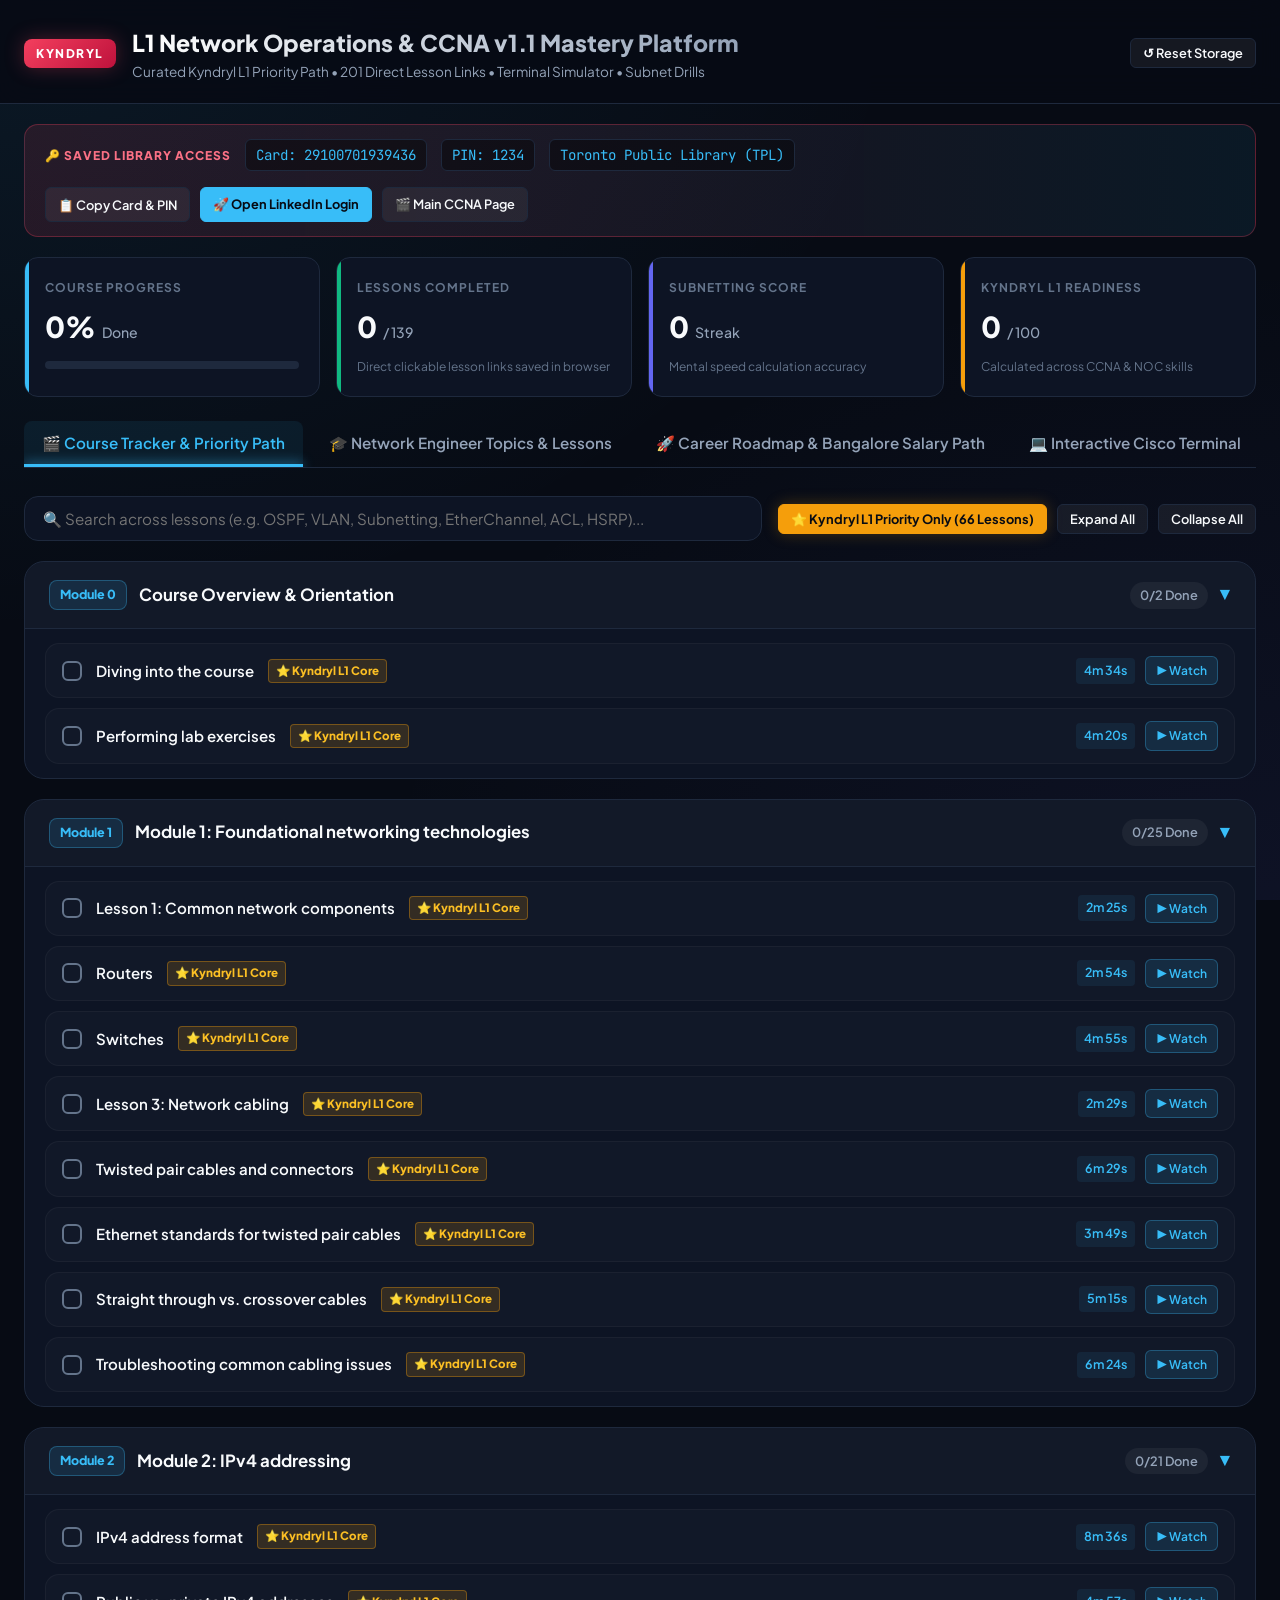
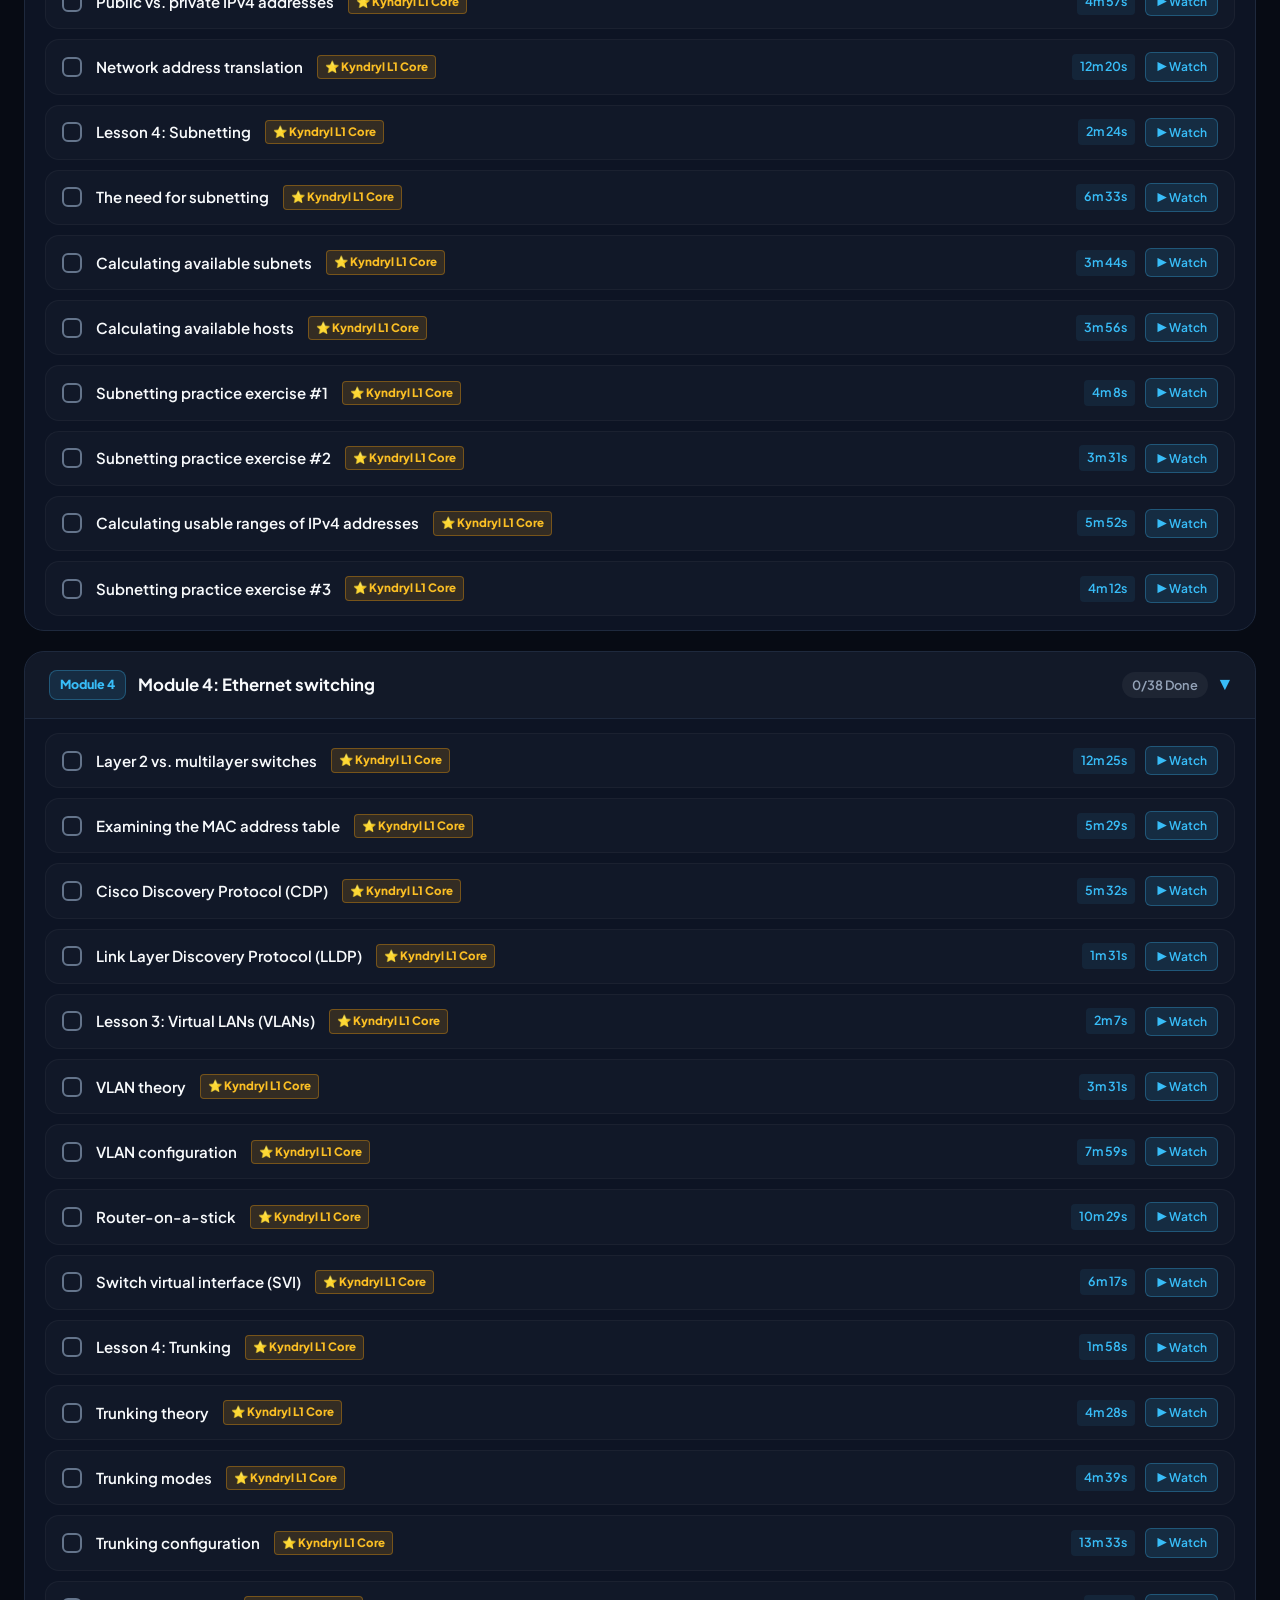
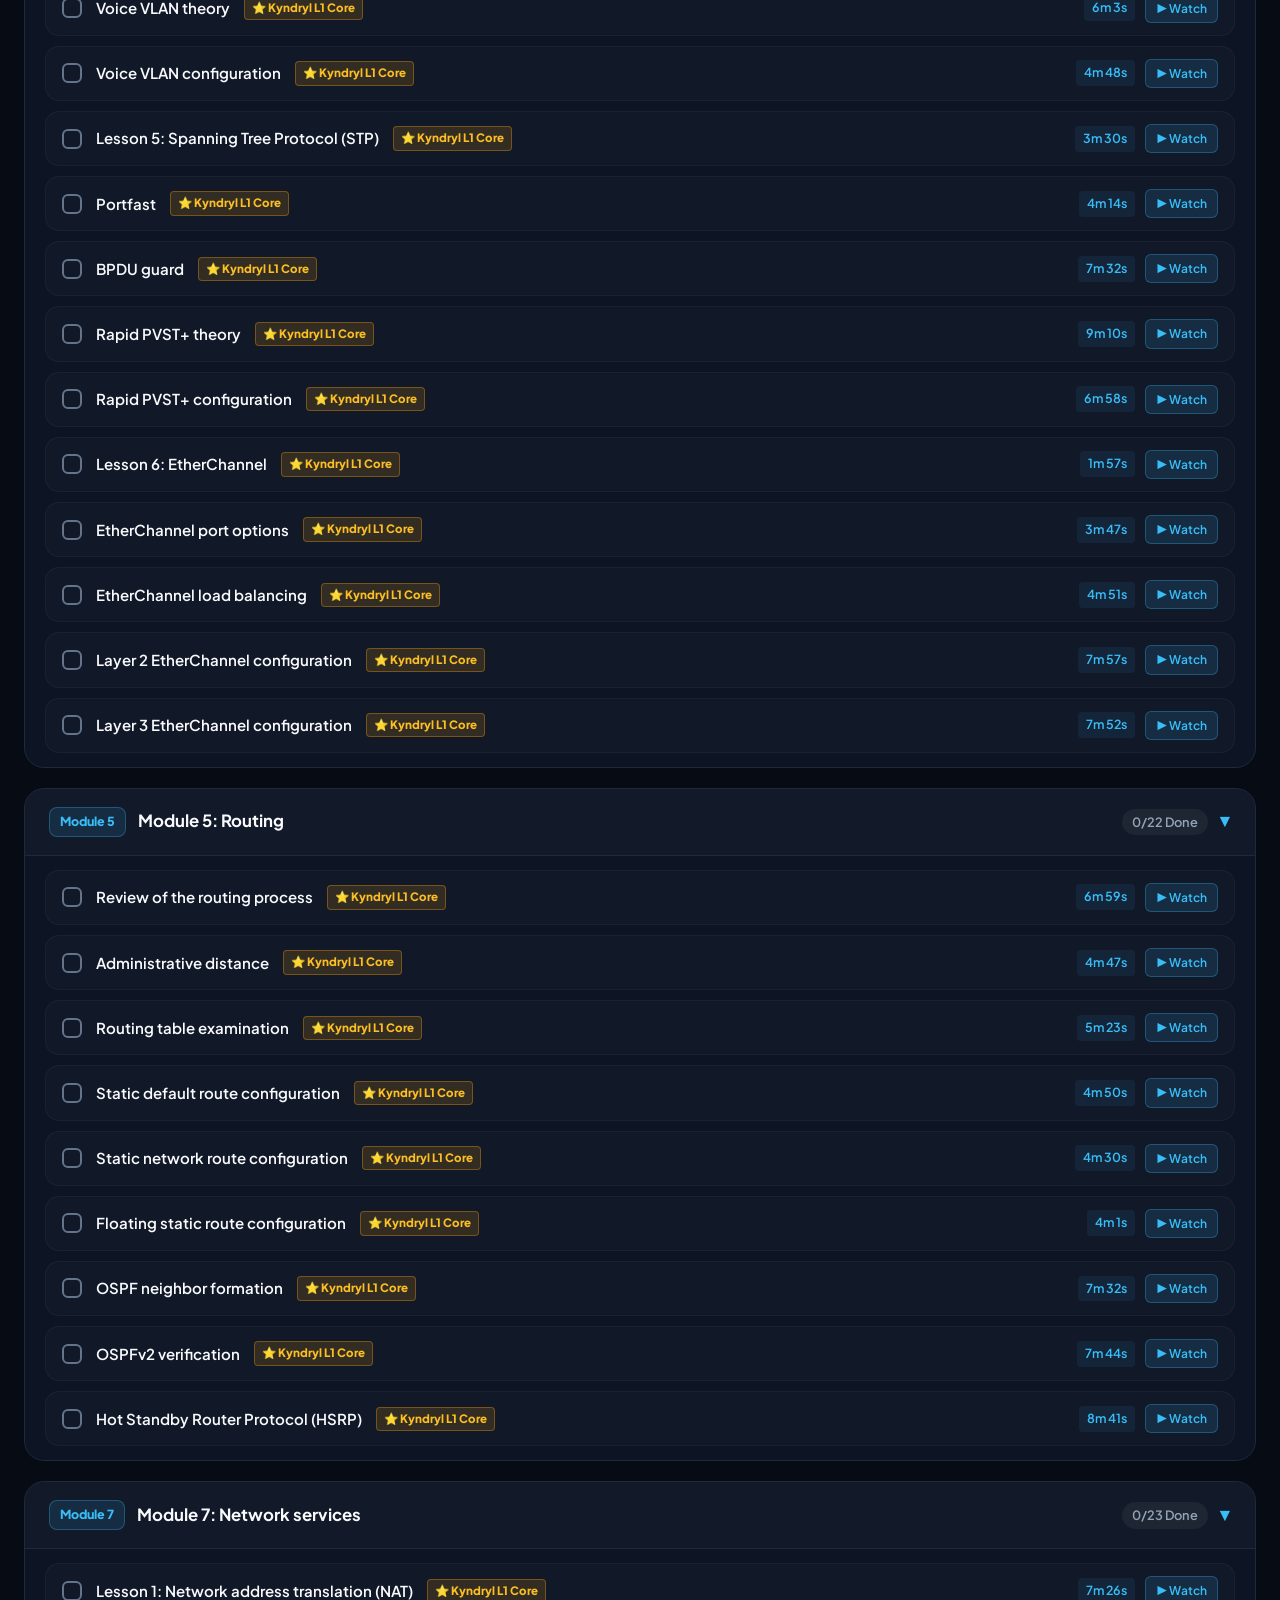
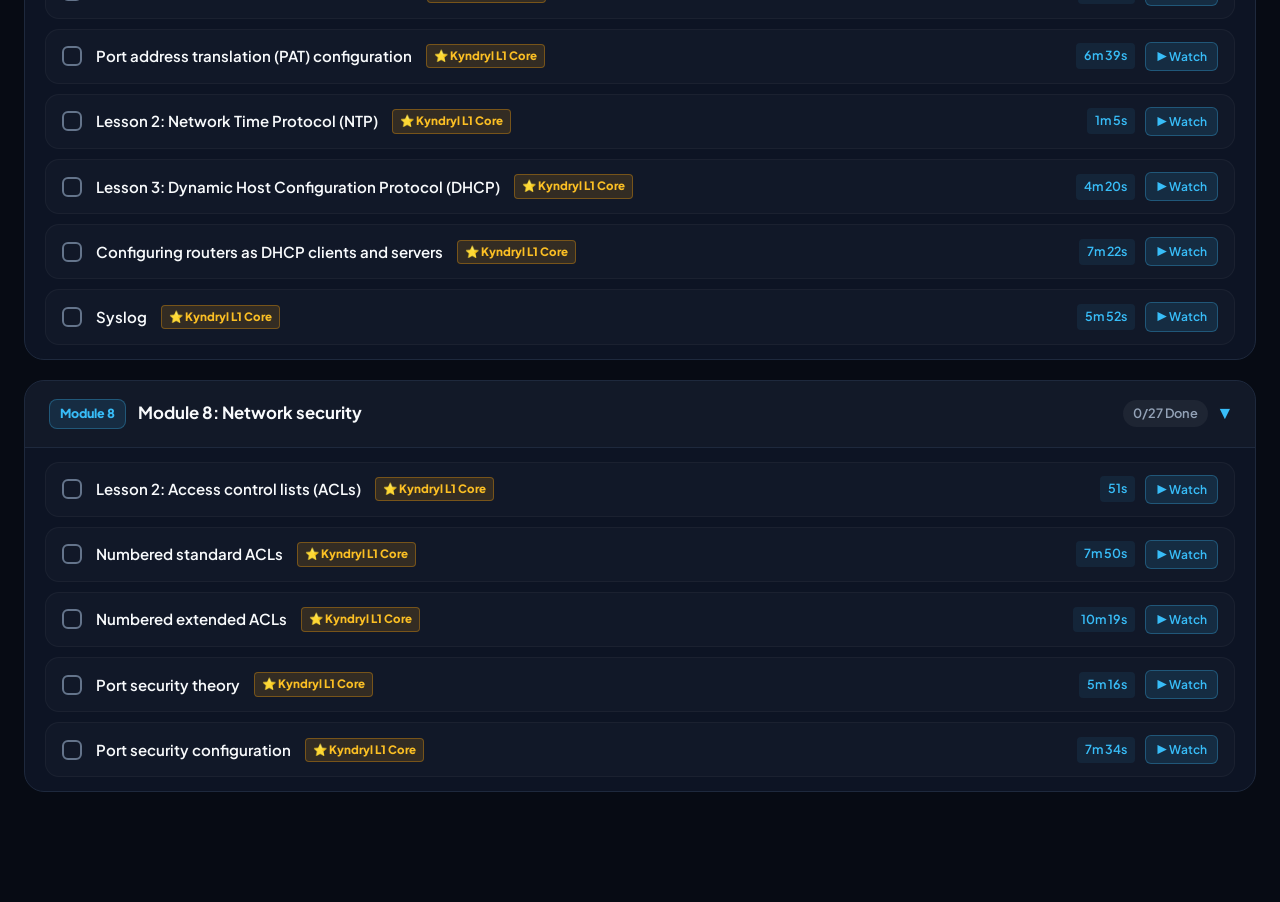
==== commit 5a263d44: "Add Network Engineer Career Roadmap and Bangalore Salary Progression (₹3.6L to ₹16L+) with interacti" ====
--- a/index.html
+++ b/index.html
@@ -1277,6 +1277,391 @@
       gap: 8px;
     }
 
+
+    /* CAREER ROADMAP & BANGALORE SALARY PROGRESSION STYLES */
+    .roadmap-hero {
+      background: linear-gradient(135deg, rgba(15, 23, 42, 0.95), rgba(30, 41, 59, 0.9));
+      border: 1px solid rgba(56, 189, 248, 0.3);
+      border-radius: var(--radius-lg);
+      padding: 28px 32px;
+      margin-bottom: 24px;
+      position: relative;
+      overflow: hidden;
+      box-shadow: 0 12px 32px rgba(0, 0, 0, 0.4);
+    }
+    .roadmap-hero::before {
+      content: '';
+      position: absolute;
+      top: 0; left: 0; right: 0; height: 3px;
+      background: linear-gradient(90deg, #10b981, #38bdf8, #6366f1, #f59e0b);
+    }
+    .roadmap-hero-top {
+      display: flex;
+      justify-content: space-between;
+      align-items: center;
+      gap: 20px;
+      flex-wrap: wrap;
+      margin-bottom: 20px;
+    }
+    .roadmap-hero-title h2 {
+      font-size: 1.5rem;
+      font-weight: 800;
+      color: #ffffff;
+      display: flex;
+      align-items: center;
+      gap: 12px;
+    }
+    .roadmap-hero-title p {
+      color: var(--text-muted);
+      font-size: 0.92rem;
+      margin-top: 4px;
+    }
+
+    /* CTC PROGRESSION LADDER */
+    .ctc-ladder-wrap {
+      margin-top: 20px;
+      padding-top: 20px;
+      border-top: 1px solid rgba(255, 255, 255, 0.08);
+    }
+    .ctc-ladder-title {
+      font-size: 0.85rem;
+      font-weight: 800;
+      color: var(--cyan);
+      text-transform: uppercase;
+      letter-spacing: 0.8px;
+      margin-bottom: 14px;
+      display: flex;
+      align-items: center;
+      gap: 8px;
+    }
+    .ctc-ladder-grid {
+      display: grid;
+      grid-template-columns: repeat(auto-fit, minmax(180px, 1fr));
+      gap: 12px;
+    }
+    .ctc-node {
+      background: rgba(0, 0, 0, 0.4);
+      border: 1px solid rgba(255, 255, 255, 0.08);
+      border-radius: var(--radius-md);
+      padding: 14px 16px;
+      display: flex;
+      flex-direction: column;
+      gap: 6px;
+      position: relative;
+      transition: all 0.25s ease;
+    }
+    .ctc-node:hover {
+      border-color: rgba(56, 189, 248, 0.4);
+      transform: translateY(-2px);
+    }
+    .ctc-node.current {
+      border-color: #f43f5e;
+      background: rgba(244, 63, 94, 0.08);
+    }
+    .ctc-node.target {
+      border-color: #10b981;
+      background: rgba(16, 185, 129, 0.1);
+      box-shadow: 0 0 20px rgba(16, 185, 129, 0.2);
+    }
+    .ctc-node-tag {
+      font-size: 0.68rem;
+      font-weight: 800;
+      text-transform: uppercase;
+      letter-spacing: 0.5px;
+      display: inline-block;
+    }
+    .ctc-node.current .ctc-node-tag { color: #fb7185; }
+    .ctc-node.target .ctc-node-tag { color: #34d399; }
+    .ctc-node-salary {
+      font-family: 'JetBrains Mono', monospace;
+      font-size: 1.3rem;
+      font-weight: 800;
+      color: #ffffff;
+    }
+    .ctc-node.current .ctc-node-salary { color: #fda4af; }
+    .ctc-node.target .ctc-node-salary { color: #34d399; }
+    .ctc-node-role {
+      font-size: 0.8rem;
+      font-weight: 700;
+      color: #e2e8f0;
+      line-height: 1.3;
+    }
+    .ctc-node-skills {
+      font-size: 0.72rem;
+      color: var(--text-dim);
+      margin-top: 4px;
+    }
+
+    /* PHASES CONTAINER & CARDS */
+    .roadmap-section-title {
+      font-size: 1.18rem;
+      font-weight: 800;
+      color: #ffffff;
+      margin: 28px 0 16px;
+      display: flex;
+      align-items: center;
+      gap: 10px;
+    }
+    .phases-grid {
+      display: grid;
+      grid-template-columns: repeat(auto-fit, minmax(360px, 1fr));
+      gap: 18px;
+      margin-bottom: 28px;
+    }
+    .phase-card {
+      background: var(--bg-card);
+      border: 1px solid var(--border);
+      border-radius: var(--radius-lg);
+      padding: 22px 24px;
+      display: flex;
+      flex-direction: column;
+      justify-content: space-between;
+      gap: 16px;
+      transition: all 0.2s ease;
+      position: relative;
+    }
+    .phase-card:hover {
+      border-color: rgba(56, 189, 248, 0.35);
+      background: var(--bg-card-hover);
+    }
+    .phase-card.priority-high {
+      border-color: rgba(16, 185, 129, 0.4);
+    }
+    .phase-header {
+      display: flex;
+      justify-content: space-between;
+      align-items: flex-start;
+      gap: 12px;
+    }
+    .phase-tag-wrap {
+      display: flex;
+      align-items: center;
+      gap: 8px;
+      flex-wrap: wrap;
+      margin-bottom: 6px;
+    }
+    .phase-number-badge {
+      font-size: 0.72rem;
+      font-weight: 800;
+      padding: 3px 8px;
+      border-radius: 4px;
+      text-transform: uppercase;
+      letter-spacing: 0.5px;
+    }
+    .phase-number-badge.p1 { background: rgba(56, 189, 248, 0.15); color: #38bdf8; border: 1px solid rgba(56, 189, 248, 0.3); }
+    .phase-number-badge.p2 { background: rgba(16, 185, 129, 0.18); color: #34d399; border: 1px solid rgba(16, 185, 129, 0.4); }
+    .phase-number-badge.p3 { background: rgba(245, 158, 11, 0.15); color: #fbbf24; border: 1px solid rgba(245, 158, 11, 0.3); }
+    .phase-number-badge.p4 { background: rgba(99, 102, 241, 0.15); color: #818cf8; border: 1px solid rgba(99, 102, 241, 0.3); }
+    .phase-number-badge.p5 { background: rgba(236, 72, 153, 0.15); color: #f472b6; border: 1px solid rgba(236, 72, 153, 0.3); }
+    
+    .phase-timeline {
+      font-family: 'JetBrains Mono', monospace;
+      font-size: 0.75rem;
+      font-weight: 700;
+      color: var(--text-muted);
+      background: rgba(0, 0, 0, 0.35);
+      padding: 3px 8px;
+      border-radius: 4px;
+    }
+    .phase-title {
+      font-size: 1.1rem;
+      font-weight: 800;
+      color: #ffffff;
+    }
+    .phase-skills-pill-wrap {
+      display: flex;
+      flex-wrap: wrap;
+      gap: 6px;
+      margin-top: 8px;
+    }
+    .skill-pill {
+      font-size: 0.72rem;
+      font-weight: 600;
+      color: var(--text-muted);
+      background: rgba(255, 255, 255, 0.04);
+      border: 1px solid rgba(255, 255, 255, 0.07);
+      padding: 2px 8px;
+      border-radius: 4px;
+    }
+    .phase-courses-list {
+      display: flex;
+      flex-direction: column;
+      gap: 8px;
+      background: rgba(0, 0, 0, 0.25);
+      border: 1px solid rgba(255, 255, 255, 0.04);
+      border-radius: var(--radius-sm);
+      padding: 12px;
+    }
+    .phase-course-item {
+      display: flex;
+      justify-content: space-between;
+      align-items: center;
+      gap: 10px;
+      font-size: 0.85rem;
+    }
+    .phase-course-item label {
+      display: flex;
+      align-items: center;
+      gap: 10px;
+      color: var(--text-main);
+      cursor: pointer;
+      overflow: hidden;
+      text-overflow: ellipsis;
+      white-space: nowrap;
+      flex: 1;
+    }
+    .phase-course-item a {
+      color: var(--cyan);
+      text-decoration: none;
+      font-size: 0.74rem;
+      font-weight: 700;
+      background: rgba(56, 189, 248, 0.1);
+      border: 1px solid rgba(56, 189, 248, 0.25);
+      padding: 3px 8px;
+      border-radius: 4px;
+      white-space: nowrap;
+      flex-shrink: 0;
+      transition: all 0.2s;
+    }
+    .phase-course-item a:hover {
+      background: rgba(56, 189, 248, 0.2);
+      border-color: var(--cyan);
+    }
+    .phase-goal-note {
+      font-size: 0.8rem;
+      color: #cbd5e1;
+      border-left: 2px solid var(--indigo);
+      padding-left: 10px;
+      line-height: 1.4;
+    }
+
+    /* PRIORITIES & SCHEDULE DUAL GRID */
+    .dual-roadmap-grid {
+      display: grid;
+      grid-template-columns: repeat(auto-fit, minmax(420px, 1fr));
+      gap: 20px;
+      margin-bottom: 28px;
+    }
+    .roadmap-subcard {
+      background: var(--bg-card);
+      border: 1px solid var(--border);
+      border-radius: var(--radius-lg);
+      padding: 24px;
+      display: flex;
+      flex-direction: column;
+      gap: 16px;
+    }
+    .priority-list {
+      display: flex;
+      flex-direction: column;
+      gap: 8px;
+    }
+    .priority-row {
+      display: flex;
+      align-items: center;
+      gap: 12px;
+      padding: 8px 12px;
+      background: rgba(0, 0, 0, 0.25);
+      border: 1px solid rgba(255, 255, 255, 0.04);
+      border-radius: 6px;
+    }
+    .priority-rank {
+      width: 24px;
+      height: 24px;
+      border-radius: 50%;
+      background: rgba(56, 189, 248, 0.15);
+      color: var(--cyan);
+      font-weight: 800;
+      font-size: 0.78rem;
+      display: flex;
+      align-items: center;
+      justify-content: center;
+      flex-shrink: 0;
+    }
+    .priority-row:nth-child(1) .priority-rank { background: #ef4444; color: white; }
+    .priority-row:nth-child(2) .priority-rank { background: #10b981; color: white; }
+    .priority-row:nth-child(3) .priority-rank { background: #38bdf8; color: white; }
+    .priority-name {
+      font-weight: 700;
+      font-size: 0.85rem;
+      color: #ffffff;
+      flex: 1;
+    }
+    .priority-reason {
+      font-size: 0.75rem;
+      color: var(--text-dim);
+    }
+
+    /* WEEKLY SCHEDULE GRID */
+    .schedule-day-row {
+      display: flex;
+      justify-content: space-between;
+      align-items: center;
+      padding: 9px 12px;
+      border-radius: 6px;
+      background: rgba(0, 0, 0, 0.25);
+      border: 1px solid rgba(255, 255, 255, 0.04);
+      font-size: 0.85rem;
+    }
+    .schedule-day-row.is-today {
+      border-color: var(--cyan);
+      background: rgba(56, 189, 248, 0.08);
+      box-shadow: 0 0 12px var(--cyan-glow);
+    }
+    .day-badge {
+      font-family: 'JetBrains Mono', monospace;
+      font-weight: 800;
+      font-size: 0.75rem;
+      width: 85px;
+      color: var(--text-muted);
+    }
+    .schedule-day-row.is-today .day-badge { color: var(--cyan); }
+    .day-activity {
+      font-weight: 600;
+      color: var(--text-main);
+      flex: 1;
+    }
+    .today-pill {
+      font-size: 0.65rem;
+      font-weight: 800;
+      text-transform: uppercase;
+      background: var(--cyan);
+      color: #070b14;
+      padding: 2px 6px;
+      border-radius: 99px;
+    }
+
+    /* ACTION PLAN CARD */
+    .action-checklist {
+      display: flex;
+      flex-direction: column;
+      gap: 10px;
+    }
+    .action-step-item {
+      display: flex;
+      align-items: flex-start;
+      gap: 12px;
+      padding: 12px 14px;
+      background: rgba(0, 0, 0, 0.3);
+      border: 1px solid rgba(255, 255, 255, 0.05);
+      border-radius: 8px;
+      transition: all 0.2s;
+    }
+    .action-step-item.checked {
+      background: rgba(16, 185, 129, 0.06);
+      border-color: rgba(16, 185, 129, 0.3);
+    }
+    .action-step-item.checked .action-text {
+      color: var(--text-muted);
+      text-decoration: line-through;
+    }
+    .action-text strong { color: #ffffff; }
+    .action-text {
+      font-size: 0.86rem;
+      color: #cbd5e1;
+      line-height: 1.45;
+    }
+
   </style>
 </head>
 <body>
@@ -1344,6 +1729,7 @@
     <nav class="nav-tabs">
       <button class="tab-btn active" onclick="switchTab('trackerTab')">🎬 Course Tracker & Priority Path</button>
       <button class="tab-btn" onclick="switchTab('engineerTab')">🎓 Network Engineer Topics & Lessons</button>
+      <button class="tab-btn" onclick="switchTab('roadmapTab')">🚀 Career Roadmap & Bangalore Salary Path</button>
       <button class="tab-btn" onclick="switchTab('terminalTab')">💻 Interactive Cisco Terminal</button>
       <button class="tab-btn" onclick="switchTab('subnetTab')">⚡ Subnetting Speed Trainer</button>
       <button class="tab-btn" onclick="switchTab('warRoomTab')">🚨 Kyndryl Incident War Room</button>
@@ -1366,6 +1752,457 @@
         <!-- Rendered dynamically by JavaScript with all 201 lesson links -->
       </div>
     </div>
+
+    <!-- TAB: CAREER ROADMAP & BANGALORE SALARY PROGRESSION (₹3.6L TO ₹16L+) -->
+    <div id="roadmapTab" class="tab-pane">
+      
+      <!-- Executive Roadmap Hero Banner -->
+      <div class="roadmap-hero">
+        <div class="roadmap-hero-top">
+          <div class="roadmap-hero-title">
+            <h2><span>🚀</span> Network Engineer Career Roadmap — Bangalore Market Path</h2>
+            <p>From Kyndryl L1 NOC (₹3.6 LPA) to High-Paying Network Engineering in Bangalore (₹4.5–7L Next Switch ➔ ₹16L+ Specialist)</p>
+          </div>
+          <div style="display:flex; gap:10px; flex-wrap:wrap;">
+            <a href="https://shaikmdnisaar.github.io/kyndryl-l1-mastery/" target="_blank" class="btn-sm primary">🌐 Live Deployment</a>
+            <button class="btn-sm" onclick="resetRoadmapProgress()">↺ Reset Action Plan</button>
+          </div>
+        </div>
+
+        <!-- Bangalore CTC Ladder -->
+        <div class="ctc-ladder-wrap">
+          <div class="ctc-ladder-title">
+            <span>📈 Bangalore Annual CTC Progression Ladder</span>
+          </div>
+          <div class="ctc-ladder-grid">
+            <div class="ctc-node current">
+              <span class="ctc-node-tag">Current Role</span>
+              <div class="ctc-node-salary">₹3.6 LPA</div>
+              <div class="ctc-node-role">L1 Network Support</div>
+              <div class="ctc-node-skills">Kyndryl NOC, ticket dispatch, basic show commands</div>
+            </div>
+            <div class="ctc-node target">
+              <span class="ctc-node-tag">⭐ Next Switch (Target)</span>
+              <div class="ctc-node-salary">₹4.5–7.0 LPA</div>
+              <div class="ctc-node-role">L1/L2 Network Engineer</div>
+              <div class="ctc-node-skills">CCNA 200-301, VLANs, OSPF, Packet Tracer & Wireshark triage</div>
+            </div>
+            <div class="ctc-node">
+              <span class="ctc-node-tag">Intermediate</span>
+              <div class="ctc-node-salary">₹6.0–10.0 LPA</div>
+              <div class="ctc-node-role">L2 Enterprise R&S</div>
+              <div class="ctc-node-skills">HSRP, EtherChannel, multi-vendor enterprise NOC</div>
+            </div>
+            <div class="ctc-node">
+              <span class="ctc-node-tag">Specialization</span>
+              <div class="ctc-node-salary">₹7.0–12.0 LPA</div>
+              <div class="ctc-node-role">Network Security</div>
+              <div class="ctc-node-skills">Palo Alto, Fortinet, ASA firewalls, IPsec VPNs, ZTNA</div>
+            </div>
+            <div class="ctc-node">
+              <span class="ctc-node-tag">Advanced</span>
+              <div class="ctc-node-salary">₹9.0–16.0+ LPA</div>
+              <div class="ctc-node-role">CCNP Enterprise</div>
+              <div class="ctc-node-skills">ENCOR/ENARSI, BGP multi-homing, SD-WAN, architecture</div>
+            </div>
+            <div class="ctc-node">
+              <span class="ctc-node-tag">Automation</span>
+              <div class="ctc-node-salary">₹8.0–16.0+ LPA</div>
+              <div class="ctc-node-role">Network Automation</div>
+              <div class="ctc-node-skills">Python (Netmiko), REST APIs, Ansible, Cisco DevNet</div>
+            </div>
+          </div>
+        </div>
+      </div>
+
+      <!-- 5-Phase Structured Learning Path Grid -->
+      <div class="roadmap-section-title">
+        <span>📚 The 5-Phase Curriculum (Direct One-Click LinkedIn Learning Links)</span>
+      </div>
+
+      <div class="phases-grid">
+
+        <!-- Phase 1 -->
+        <div class="phase-card">
+          <div>
+            <div class="phase-header">
+              <div class="phase-tag-wrap">
+                <span class="phase-number-badge p1">Phase 1</span>
+                <span style="font-size:0.75rem; color:#38bdf8; font-weight:700;">Start Here</span>
+              </div>
+              <span class="phase-timeline">Weeks 1–3</span>
+            </div>
+            <div class="phase-title">Networking Fundamentals</div>
+            <div class="phase-skills-pill-wrap">
+              <span class="skill-pill">OSI 7 Layers</span>
+              <span class="skill-pill">TCP/IP</span>
+              <span class="skill-pill">IPv4 Subnetting</span>
+              <span class="skill-pill">DNS / DHCP</span>
+              <span class="skill-pill">TCP vs UDP</span>
+            </div>
+          </div>
+
+          <div class="phase-courses-list">
+            <div class="phase-course-item">
+              <label><input type="checkbox" class="roadmap-checkbox" id="rc_p1_1" onchange="saveRoadmapCheckboxes()"> Networking Basics</label>
+              <a href="https://www.linkedin.com/learning/search?keywords=Networking+Foundations+Networking+Basics&u=76281980" target="_blank">▶ Watch</a>
+            </div>
+            <div class="phase-course-item">
+              <label><input type="checkbox" class="roadmap-checkbox" id="rc_p1_2" onchange="saveRoadmapCheckboxes()"> Learning IP Addressing</label>
+              <a href="https://www.linkedin.com/learning/search?keywords=Learning+IP+Addressing&u=76281980" target="_blank">▶ Watch</a>
+            </div>
+            <div class="phase-course-item">
+              <label><input type="checkbox" class="roadmap-checkbox" id="rc_p1_3" onchange="saveRoadmapCheckboxes()"> Learning Subnetting</label>
+              <a href="https://www.linkedin.com/learning/search?keywords=Learning+Subnetting&u=76281980" target="_blank">▶ Watch</a>
+            </div>
+            <div class="phase-course-item">
+              <label><input type="checkbox" class="roadmap-checkbox" id="rc_p1_4" onchange="saveRoadmapCheckboxes()"> Cisco Foundations: IP Addressing</label>
+              <a href="https://www.linkedin.com/learning/search?keywords=Cisco+Networking+Foundations+IP+Addressing&u=76281980" target="_blank">▶ Watch</a>
+            </div>
+          </div>
+
+          <div class="phase-goal-note">
+            <strong>Practical Goal:</strong> Master mental CIDR calculation (/24 to /30) under 10 seconds and packet headers.
+          </div>
+        </div>
+
+        <!-- Phase 2 -->
+        <div class="phase-card priority-high">
+          <div>
+            <div class="phase-header">
+              <div class="phase-tag-wrap">
+                <span class="phase-number-badge p2">Phase 2</span>
+                <span style="font-size:0.75rem; color:#34d399; font-weight:800;">⭐ Highest Priority</span>
+              </div>
+              <span class="phase-timeline">Weeks 4–10</span>
+            </div>
+            <div class="phase-title">Cisco Networking & CCNA</div>
+            <div class="phase-skills-pill-wrap">
+              <span class="skill-pill">VLANs & Trunks</span>
+              <span class="skill-pill">STP / RSTP</span>
+              <span class="skill-pill">Inter-VLAN SVI</span>
+              <span class="skill-pill">OSPFv2</span>
+              <span class="skill-pill">ACLs & NAT</span>
+              <span class="skill-pill">Packet Tracer</span>
+            </div>
+          </div>
+
+          <div class="phase-courses-list">
+            <div class="phase-course-item">
+              <label><input type="checkbox" class="roadmap-checkbox" id="rc_p2_1" onchange="saveRoadmapCheckboxes()"> Cisco Foundations: Fundamentals</label>
+              <a href="https://www.linkedin.com/learning/search?keywords=Cisco+Networking+Foundations+Fundamentals+of+Cisco+Networking&u=76281980" target="_blank">▶ Watch</a>
+            </div>
+            <div class="phase-course-item">
+              <label><input type="checkbox" class="roadmap-checkbox" id="rc_p2_2" onchange="saveRoadmapCheckboxes()"> Switching & Routing Foundations</label>
+              <a href="https://www.linkedin.com/learning/search?keywords=Cisco+Networking+Foundations+Switching+and+Routing&u=76281980" target="_blank">▶ Watch</a>
+            </div>
+            <div class="phase-course-item">
+              <label><input type="checkbox" class="roadmap-checkbox" id="rc_p2_3" onchange="saveRoadmapCheckboxes()"> Wireless, Services, Security</label>
+              <a href="https://www.linkedin.com/learning/search?keywords=Cisco+Networking+Foundations+Wireless+Networks+Services+Security+Virtualization&u=76281980" target="_blank">▶ Watch</a>
+            </div>
+            <div class="phase-course-item">
+              <label><input type="checkbox" class="roadmap-checkbox" id="rc_p2_4" onchange="saveRoadmapCheckboxes()"> Wireless Networking Training</label>
+              <a href="https://www.linkedin.com/learning/search?keywords=Wireless+Networking+Essential+Training&u=76281980" target="_blank">▶ Watch</a>
+            </div>
+            <div class="phase-course-item">
+              <label><input type="checkbox" class="roadmap-checkbox" id="rc_p2_5" onchange="saveRoadmapCheckboxes()"> Kevin Wallace CCNA (201 Lessons)</label>
+              <a href="https://www.linkedin.com/learning/cisco-certified-network-associate-ccna-v1-1-200-301-cert-prep/diving-into-the-course?u=76281980" target="_blank">▶ Watch</a>
+            </div>
+          </div>
+
+          <div class="phase-goal-note">
+            <strong>Practical Goal:</strong> Clear CCNA 200-301 and build 3 showcase enterprise topologies in Cisco Packet Tracer.
+          </div>
+        </div>
+
+        <!-- Phase 3 -->
+        <div class="phase-card">
+          <div>
+            <div class="phase-header">
+              <div class="phase-tag-wrap">
+                <span class="phase-number-badge p3">Phase 3</span>
+                <span style="font-size:0.75rem; color:#fbbf24; font-weight:700;">Specialization</span>
+              </div>
+              <span class="phase-timeline">Months 3–4</span>
+            </div>
+            <div class="phase-title">Network Security & Firewalls</div>
+            <div class="phase-skills-pill-wrap">
+              <span class="skill-pill">Extended ACLs</span>
+              <span class="skill-pill">Firewalls (ASA/Palo)</span>
+              <span class="skill-pill">IPsec VPNs</span>
+              <span class="skill-pill">Port Security</span>
+              <span class="skill-pill">DAI & Snooping</span>
+            </div>
+          </div>
+
+          <div class="phase-courses-list">
+            <div class="phase-course-item">
+              <label><input type="checkbox" class="roadmap-checkbox" id="rc_p3_1" onchange="saveRoadmapCheckboxes()"> Cisco CCST Cybersecurity Cert Prep</label>
+              <a href="https://www.linkedin.com/learning/search?keywords=Cisco+Certified+Support+Technician+CCST+Cybersecurity+Cert+Prep&u=76281980" target="_blank">▶ Watch</a>
+            </div>
+            <div class="phase-course-item">
+              <label><input type="checkbox" class="roadmap-checkbox" id="rc_p3_2" onchange="saveRoadmapCheckboxes()"> CCNA Cybersecurity / CyberOps</label>
+              <a href="https://www.linkedin.com/learning/search?keywords=CCNA+Cybersecurity+Cert+Prep&u=76281980" target="_blank">▶ Watch</a>
+            </div>
+          </div>
+
+          <div class="phase-goal-note">
+            <strong>Practical Goal:</strong> Build foundation for Security Operations (SOC/NOC), Next-Gen Firewalls, and IPsec site tunnels.
+          </div>
+        </div>
+
+        <!-- Phase 4 -->
+        <div class="phase-card">
+          <div>
+            <div class="phase-header">
+              <div class="phase-tag-wrap">
+                <span class="phase-number-badge p4">Phase 4</span>
+                <span style="font-size:0.75rem; color:#818cf8; font-weight:700;">Enterprise Tier</span>
+              </div>
+              <span class="phase-timeline">Months 5–8+</span>
+            </div>
+            <div class="phase-title">Advanced Networking (CCNP)</div>
+            <div class="phase-skills-pill-wrap">
+              <span class="skill-pill">BGP Peering</span>
+              <span class="skill-pill">Multi-Area OSPF</span>
+              <span class="skill-pill">SD-WAN</span>
+              <span class="skill-pill">QoS & VRFs</span>
+              <span class="skill-pill">L3 Escalations</span>
+            </div>
+          </div>
+
+          <div class="phase-courses-list">
+            <div class="phase-course-item">
+              <label><input type="checkbox" class="roadmap-checkbox" id="rc_p4_1" onchange="saveRoadmapCheckboxes()"> Cisco CCNP Enterprise: ENCOR (350-401)</label>
+              <a href="https://www.linkedin.com/learning/search?keywords=Cisco+CCNP+Enterprise+ENCOR+350-401+Cert+Prep&u=76281980" target="_blank">▶ Watch</a>
+            </div>
+            <div class="phase-course-item">
+              <label><input type="checkbox" class="roadmap-checkbox" id="rc_p4_2" onchange="saveRoadmapCheckboxes()"> Cisco CCNP Enterprise: ENARSI (300-410)</label>
+              <a href="https://www.linkedin.com/learning/search?keywords=Cisco+CCNP+Enterprise+ENARSI+300-410+Cert+Prep&u=76281980" target="_blank">▶ Watch</a>
+            </div>
+          </div>
+
+          <div class="phase-goal-note">
+            <strong>Practical Goal:</strong> Target ₹9–16+ LPA Senior Enterprise roles at Cisco, Juniper, Akamai, or Fortune 500 banks.
+          </div>
+        </div>
+
+        <!-- Phase 5 -->
+        <div class="phase-card">
+          <div>
+            <div class="phase-header">
+              <div class="phase-tag-wrap">
+                <span class="phase-number-badge p5">Phase 5</span>
+                <span style="font-size:0.75rem; color:#f472b6; font-weight:700;">Future-Ready</span>
+              </div>
+              <span class="phase-timeline">Months 6–10+</span>
+            </div>
+            <div class="phase-title">Network Automation (DevNet)</div>
+            <div class="phase-skills-pill-wrap">
+              <span class="skill-pill">Python Netmiko</span>
+              <span class="skill-pill">REST APIs</span>
+              <span class="skill-pill">JSON / YAML</span>
+              <span class="skill-pill">Git</span>
+              <span class="skill-pill">Ansible Playbooks</span>
+            </div>
+          </div>
+
+          <div class="phase-courses-list">
+            <div class="phase-course-item">
+              <label><input type="checkbox" class="roadmap-checkbox" id="rc_p5_1" onchange="saveRoadmapCheckboxes()"> Cisco DevNet Associate (200-901 DEVASC)</label>
+              <a href="https://www.linkedin.com/learning/search?keywords=Cisco+Certified+DevNet+Associate+DEVASC+200-901+Cert+Prep&u=76281980" target="_blank">▶ Watch</a>
+            </div>
+          </div>
+
+          <div class="phase-goal-note">
+            <strong>Practical Goal:</strong> Automate configuration audits, backup routines, and telemetry to transition into NetDevOps.
+          </div>
+        </div>
+
+      </div>
+
+      <!-- Dual Grid: What to Prioritize & Weekly Study Routine -->
+      <div class="dual-roadmap-grid">
+
+        <!-- Priority Matrix -->
+        <div class="roadmap-subcard">
+          <h3 style="font-size:1.1rem; font-weight:800; color:#ffffff; display:flex; align-items:center; gap:8px;">
+            <span>🎯</span> Ranked Skill Prioritization Matrix
+          </h3>
+          <p style="font-size:0.8rem; color:var(--text-muted);">
+            Focus your energy where the return on investment (ROI) for Bangalore job offers is highest:
+          </p>
+
+          <div class="priority-list">
+            <div class="priority-row">
+              <span class="priority-rank">1</span>
+              <div>
+                <div class="priority-name">IP Addressing & Subnetting</div>
+                <div class="priority-reason">The gatekeeper question in 95% of L1/L2 technical rounds. Zero hesitation allowed.</div>
+              </div>
+            </div>
+            <div class="priority-row">
+              <span class="priority-rank">2</span>
+              <div>
+                <div class="priority-name">CCNA 200-301 Certification Baseline</div>
+                <div class="priority-reason">Validates full stack understanding above basic service-desk operators.</div>
+              </div>
+            </div>
+            <div class="priority-row">
+              <span class="priority-rank">3</span>
+              <div>
+                <div class="priority-name">Wireshark & Packet Triage</div>
+                <div class="priority-reason">Demonstrates real-world problem-solving (TCP resets, ARP drops, DNS failures).</div>
+              </div>
+            </div>
+            <div class="priority-row">
+              <span class="priority-rank">4</span>
+              <div>
+                <div class="priority-name">Routing & Switching Labs (Packet Tracer)</div>
+                <div class="priority-reason">Builds concrete confidence to narrate troubleshooting stories in interviews.</div>
+              </div>
+            </div>
+            <div class="priority-row">
+              <span class="priority-rank">5</span>
+              <div>
+                <div class="priority-name">Firewalls, VPNs & Security Specialization</div>
+                <div class="priority-reason">Adds an instant ₹1.5–2.5 LPA premium over generic network support profiles.</div>
+              </div>
+            </div>
+            <div class="priority-row">
+              <span class="priority-rank">6</span>
+              <div>
+                <div class="priority-name">CCNP Enterprise (ENCOR / ENARSI)</div>
+                <div class="priority-reason">Key to breaking into ₹10–16+ LPA enterprise architecture after 2-3 years.</div>
+              </div>
+            </div>
+            <div class="priority-row">
+              <span class="priority-rank">7</span>
+              <div>
+                <div class="priority-name">Python & Network Automation</div>
+                <div class="priority-reason">High-leverage differentiator that future-proofs your engineering career.</div>
+              </div>
+            </div>
+          </div>
+        </div>
+
+        <!-- Weekly Study Routine -->
+        <div class="roadmap-subcard">
+          <div style="display:flex; justify-content:space-between; align-items:center;">
+            <h3 style="font-size:1.1rem; font-weight:800; color:#ffffff; display:flex; align-items:center; gap:8px;">
+              <span>📅</span> Weekly 1.5–2 Hour Daily Study Routine
+            </h3>
+            <span style="font-size:0.72rem; color:var(--cyan); font-weight:700;">Consistent Daily Habit</span>
+          </div>
+          <p style="font-size:0.8rem; color:var(--text-muted);">
+            Suggested routine tailored to work alongside your Kyndryl NOC shift schedule:
+          </p>
+
+          <div style="display:flex; flex-direction:column; gap:8px;" id="weeklyScheduleWrap">
+            <div class="schedule-day-row" id="day-row-1">
+              <span class="day-badge">Monday</span>
+              <span class="day-activity">Networking Theory & Architecture</span>
+            </div>
+            <div class="schedule-day-row" id="day-row-2">
+              <span class="day-badge">Tuesday</span>
+              <span class="day-activity">IP Addressing & Mental Subnetting Drills</span>
+            </div>
+            <div class="schedule-day-row" id="day-row-3">
+              <span class="day-badge">Wednesday</span>
+              <span class="day-activity">CCNA Course Modules & Note Taking</span>
+            </div>
+            <div class="schedule-day-row" id="day-row-4">
+              <span class="day-badge">Thursday</span>
+              <span class="day-activity">Packet Tracer Hands-on Lab Practice</span>
+            </div>
+            <div class="schedule-day-row" id="day-row-5">
+              <span class="day-badge">Friday</span>
+              <span class="day-activity">Wireshark Packet Capture & Protocol Triage</span>
+            </div>
+            <div class="schedule-day-row" id="day-row-6">
+              <span class="day-badge">Saturday</span>
+              <span class="day-activity">Hands-on Lab Projects & Interview Q&A Drills</span>
+            </div>
+            <div class="schedule-day-row" id="day-row-0">
+              <span class="day-badge">Sunday</span>
+              <span class="day-activity">Revision, Mock Testing & Ticket Worklogs</span>
+            </div>
+          </div>
+
+          <!-- Quick Navigation Actions -->
+          <div style="display:flex; gap:10px; margin-top:8px; flex-wrap:wrap;">
+            <button class="btn-sm" onclick="switchTab('subnetTab')">⚡ Launch Subnet Trainer</button>
+            <button class="btn-sm" onclick="switchTab('terminalTab')">💻 Practice in Terminal</button>
+            <button class="btn-sm" onclick="switchTab('warRoomTab')">🚨 Review War Room</button>
+          </div>
+        </div>
+
+      </div>
+
+      <!-- Immediate 7-Step Action Plan -->
+      <div class="roadmap-subcard" style="margin-bottom:28px;">
+        <div style="display:flex; justify-content:space-between; align-items:center; flex-wrap:wrap; gap:10px;">
+          <div>
+            <h3 style="font-size:1.15rem; font-weight:800; color:#ffffff; display:flex; align-items:center; gap:8px;">
+              <span>✅</span> Immediate 7-Step Action Plan for Bangalore Job Switch
+            </h3>
+            <p style="font-size:0.82rem; color:var(--text-muted);">
+              Track your execution milestones from current ₹3.6 LPA role to your next offer letter:
+            </p>
+          </div>
+          <span style="font-family:'JetBrains Mono', monospace; font-size:0.85rem; font-weight:800; color:var(--emerald); background:rgba(16,185,129,0.12); border:1px solid rgba(16,185,129,0.3); padding:4px 12px; border-radius:99px;" id="actionPlanCounter">
+            0 / 7 Steps Completed
+          </span>
+        </div>
+
+        <div class="action-checklist" style="margin-top:14px;">
+          <div class="action-step-item" id="step-row-1">
+            <input type="checkbox" class="action-checkbox" id="act_step_1" onchange="handleActionPlanCheck(this)">
+            <div class="action-text">
+              <strong>Step 1: Finish Networking Fundamentals (Weeks 1–3)</strong> — Lock in OSI model, TCP vs UDP differences, and mental subnetting calculations without calculator.
+            </div>
+          </div>
+          <div class="action-step-item" id="step-row-2">
+            <input type="checkbox" class="action-checkbox" id="act_step_2" onchange="handleActionPlanCheck(this)">
+            <div class="action-text">
+              <strong>Step 2: Complete CCNA 200-301 Preparation (Weeks 4–10)</strong> — Work through the 66 Kyndryl Core Priority lessons and master VLANs, 802.1Q, OSPF, and NAT.
+            </div>
+          </div>
+          <div class="action-step-item" id="step-row-3">
+            <input type="checkbox" class="action-checkbox" id="act_step_3" onchange="handleActionPlanCheck(this)">
+            <div class="action-text">
+              <strong>Step 3: Build 3 Showcase Cisco Packet Tracer Topologies</strong> — Create a multi-VLAN campus with SVI routing, OSPF dynamic routing, and an HSRP redundant gateway.
+            </div>
+          </div>
+          <div class="action-step-item" id="step-row-4">
+            <input type="checkbox" class="action-checkbox" id="act_step_4" onchange="handleActionPlanCheck(this)">
+            <div class="action-text">
+              <strong>Step 4: Learn Packet Capture Analysis in Wireshark</strong> — Inspect TCP 3-way handshakes, SYN-ACK, RST flags, DHCP DORA packets, and ARP request/reply cycles.
+            </div>
+          </div>
+          <div class="action-step-item" id="step-row-5">
+            <input type="checkbox" class="action-checkbox" id="act_step_5" onchange="handleActionPlanCheck(this)">
+            <div class="action-text">
+              <strong>Step 5: Document 3 Technical Incident Scenarios for Interviews</strong> — Prepare concise stories describing a switching loop, DHCP lease failure, and OSPF MTU mismatch resolution.
+            </div>
+          </div>
+          <div class="action-step-item" id="step-row-6">
+            <input type="checkbox" class="action-checkbox" id="act_step_6" onchange="handleActionPlanCheck(this)">
+            <div class="action-text">
+              <strong>Step 6: Update Naukri, LinkedIn & Begin Targeted Bangalore Applications</strong> — Target ₹4.5–7.0 LPA L1/L2 network engineer openings across Bangalore tech parks.
+            </div>
+          </div>
+          <div class="action-step-item" id="step-row-7">
+            <input type="checkbox" class="action-checkbox" id="act_step_7" onchange="handleActionPlanCheck(this)">
+            <div class="action-text">
+              <strong>Step 7: Specialize in Security, CCNP, or DevNet Automation</strong> — Once secured in your new role, pursue CCNP Enterprise or Python automation for the ₹9–16+ LPA tier.
+            </div>
+          </div>
+        </div>
+      </div>
+
+    </div>
+
 
     <!-- TAB: NETWORK ENGINEER TOPICS & LESSONS (KYNDRYL L1/L2 NOC MASTER PATH) -->
     <div id="engineerTab" class="tab-pane">
@@ -3033,6 +3870,92 @@
     const STORAGE_KEY = "kyndryl_ccna_v11_tracker";
     let appState = { completedLessons: [] };
 
+
+    // Career Roadmap & Action Plan Persistent State
+    const ROADMAP_STORAGE_KEY = "kyndryl_career_roadmap_state";
+    let roadmapState = {
+      courses: {},
+      actions: {}
+    };
+
+    function loadRoadmapState() {
+      const saved = localStorage.getItem(ROADMAP_STORAGE_KEY);
+      if (saved) {
+        try { roadmapState = JSON.parse(saved); } catch(e) {}
+      }
+      
+      // Restore course checkboxes
+      document.querySelectorAll('.roadmap-checkbox').forEach(box => {
+        box.checked = !!roadmapState.courses[box.id];
+      });
+
+      // Restore action plan checkboxes
+      document.querySelectorAll('.action-checkbox').forEach(box => {
+        const isDone = !!roadmapState.actions[box.id];
+        box.checked = isDone;
+        const row = box.closest('.action-step-item');
+        if (row) {
+          if (isDone) row.classList.add('checked');
+          else row.classList.remove('checked');
+        }
+      });
+
+      updateActionPlanUI();
+      highlightTodaySchedule();
+    }
+
+    function saveRoadmapCheckboxes() {
+      roadmapState.courses = {};
+      document.querySelectorAll('.roadmap-checkbox:checked').forEach(box => {
+        roadmapState.courses[box.id] = true;
+      });
+      localStorage.setItem(ROADMAP_STORAGE_KEY, JSON.stringify(roadmapState));
+    }
+
+    function handleActionPlanCheck(box) {
+      roadmapState.actions[box.id] = box.checked;
+      const row = box.closest('.action-step-item');
+      if (row) {
+        if (box.checked) row.classList.add('checked');
+        else row.classList.remove('checked');
+      }
+      localStorage.setItem(ROADMAP_STORAGE_KEY, JSON.stringify(roadmapState));
+      updateActionPlanUI();
+    }
+
+    function updateActionPlanUI() {
+      const allActions = document.querySelectorAll('.action-checkbox');
+      const checkedActions = document.querySelectorAll('.action-checkbox:checked');
+      const counter = document.getElementById('actionPlanCounter');
+      if (counter) {
+        counter.innerText = `${checkedActions.length} / ${allActions.length} Steps Completed`;
+      }
+    }
+
+    function highlightTodaySchedule() {
+      const today = new Date().getDay(); // 0 is Sunday, 1 is Monday...
+      document.querySelectorAll('.schedule-day-row').forEach(row => row.classList.remove('is-today'));
+      const todayRow = document.getElementById(`day-row-${today}`);
+      if (todayRow) {
+        todayRow.classList.add('is-today');
+        if (!todayRow.querySelector('.today-pill')) {
+          const pill = document.createElement('span');
+          pill.className = 'today-pill';
+          pill.innerText = "Today's Focus";
+          todayRow.appendChild(pill);
+        }
+      }
+    }
+
+    function resetRoadmapProgress() {
+      if (confirm("Reset your Career Roadmap and Action Plan checkboxes?")) {
+        roadmapState = { courses: {}, actions: {} };
+        localStorage.removeItem(ROADMAP_STORAGE_KEY);
+        loadRoadmapState();
+      }
+    }
+
+
     function loadState() {
       const saved = localStorage.getItem(STORAGE_KEY);
       if (saved) {
